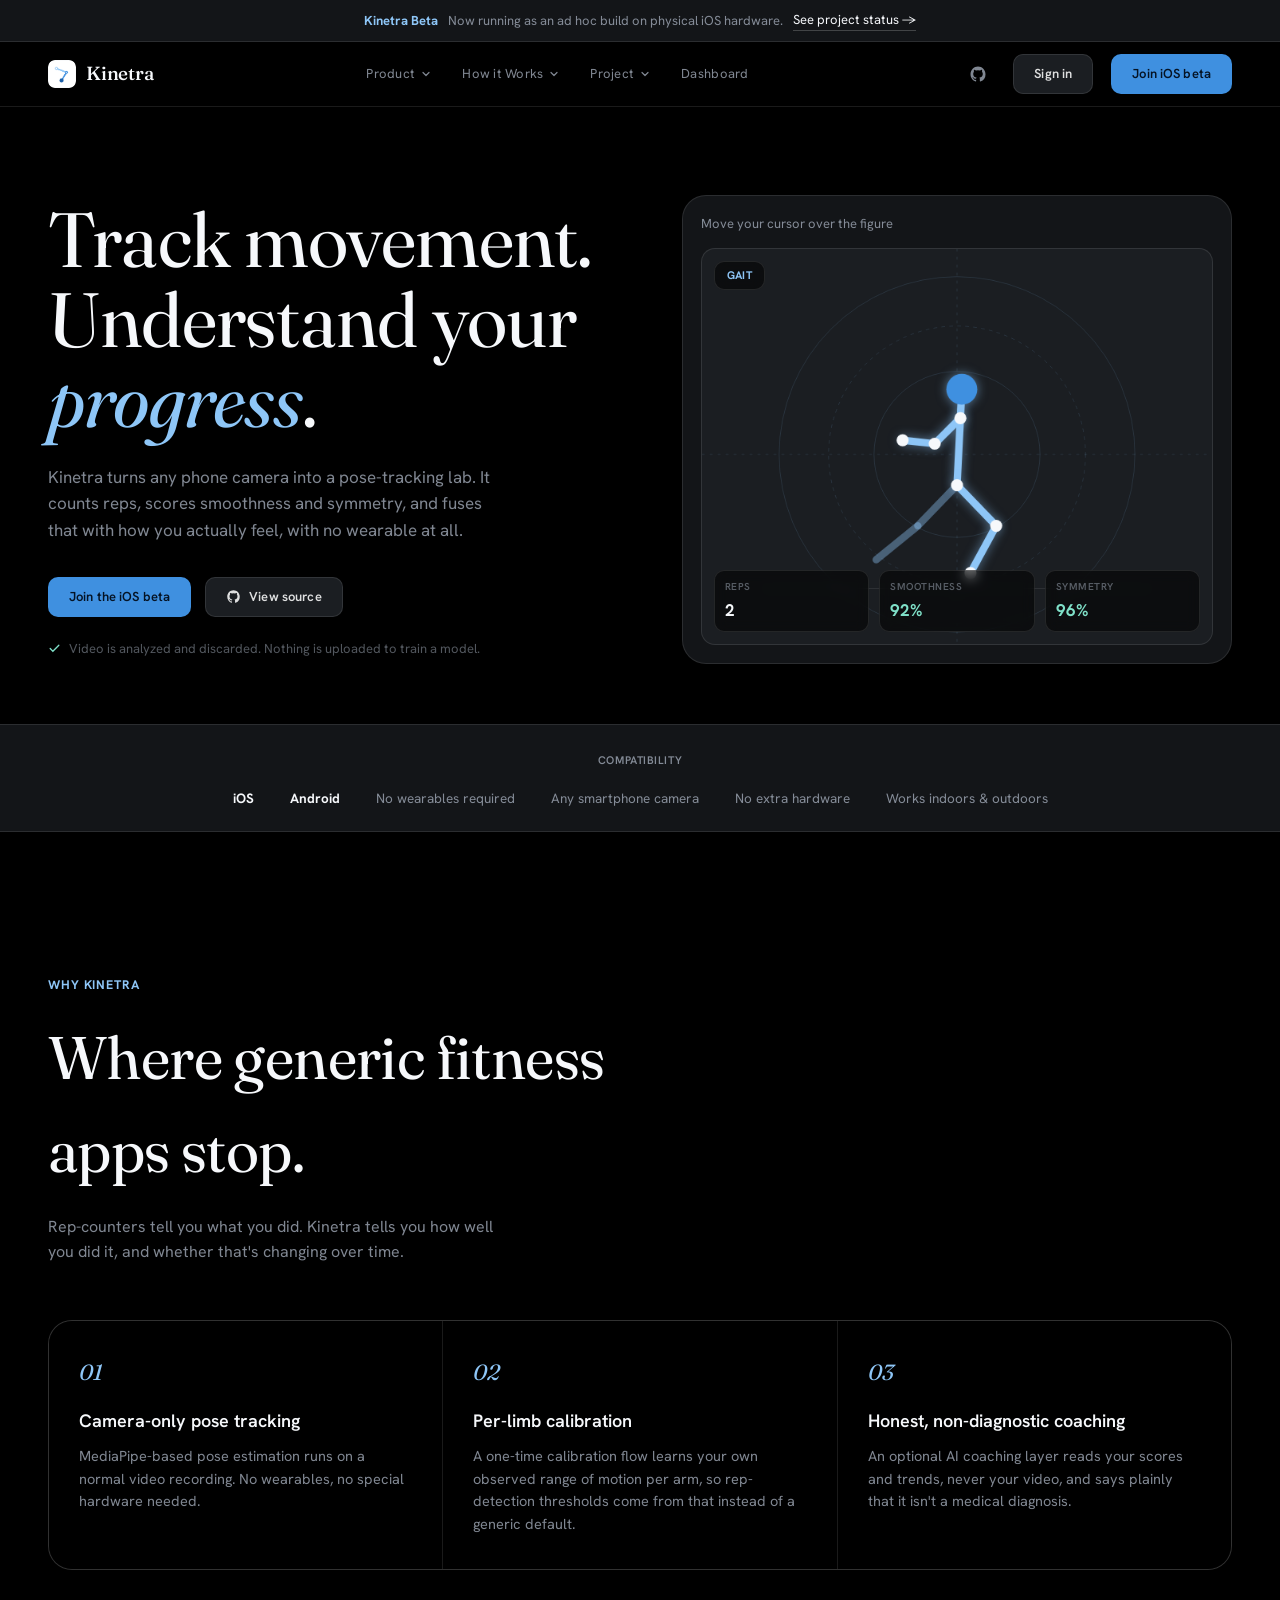
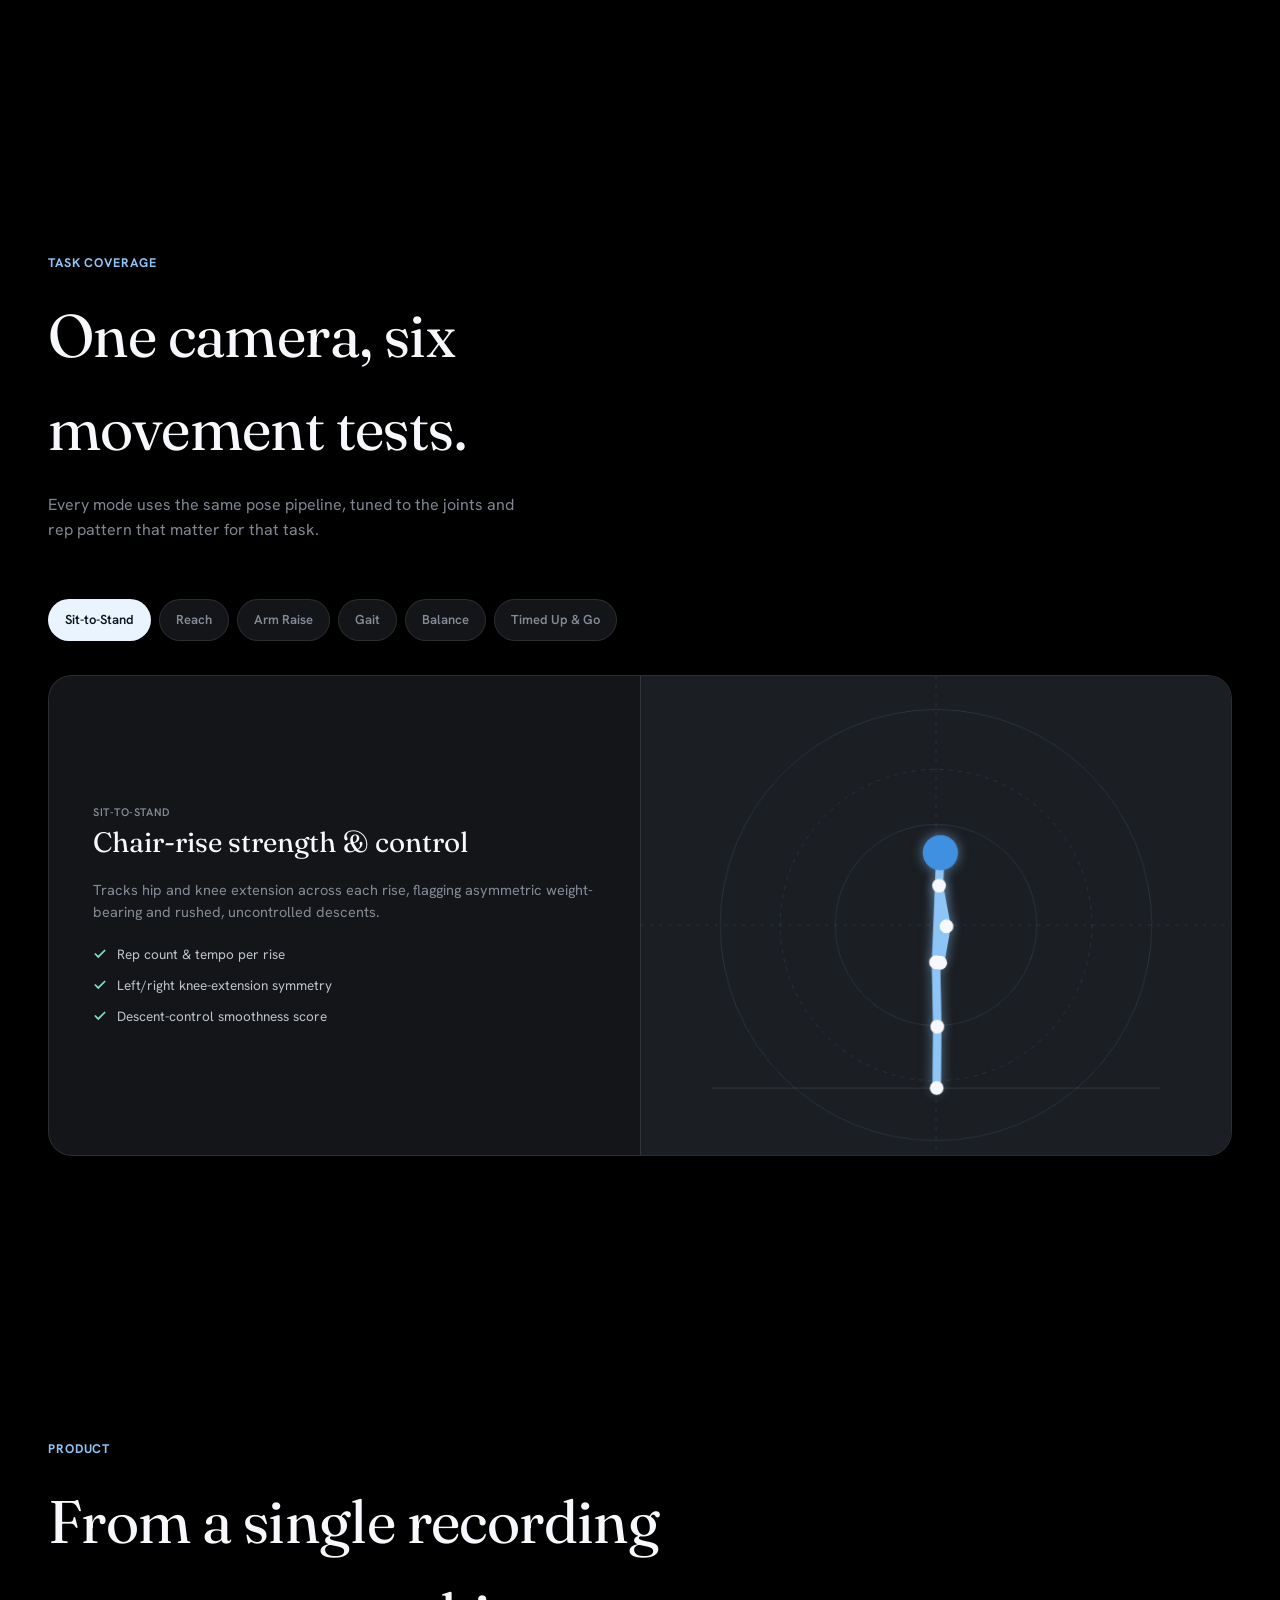
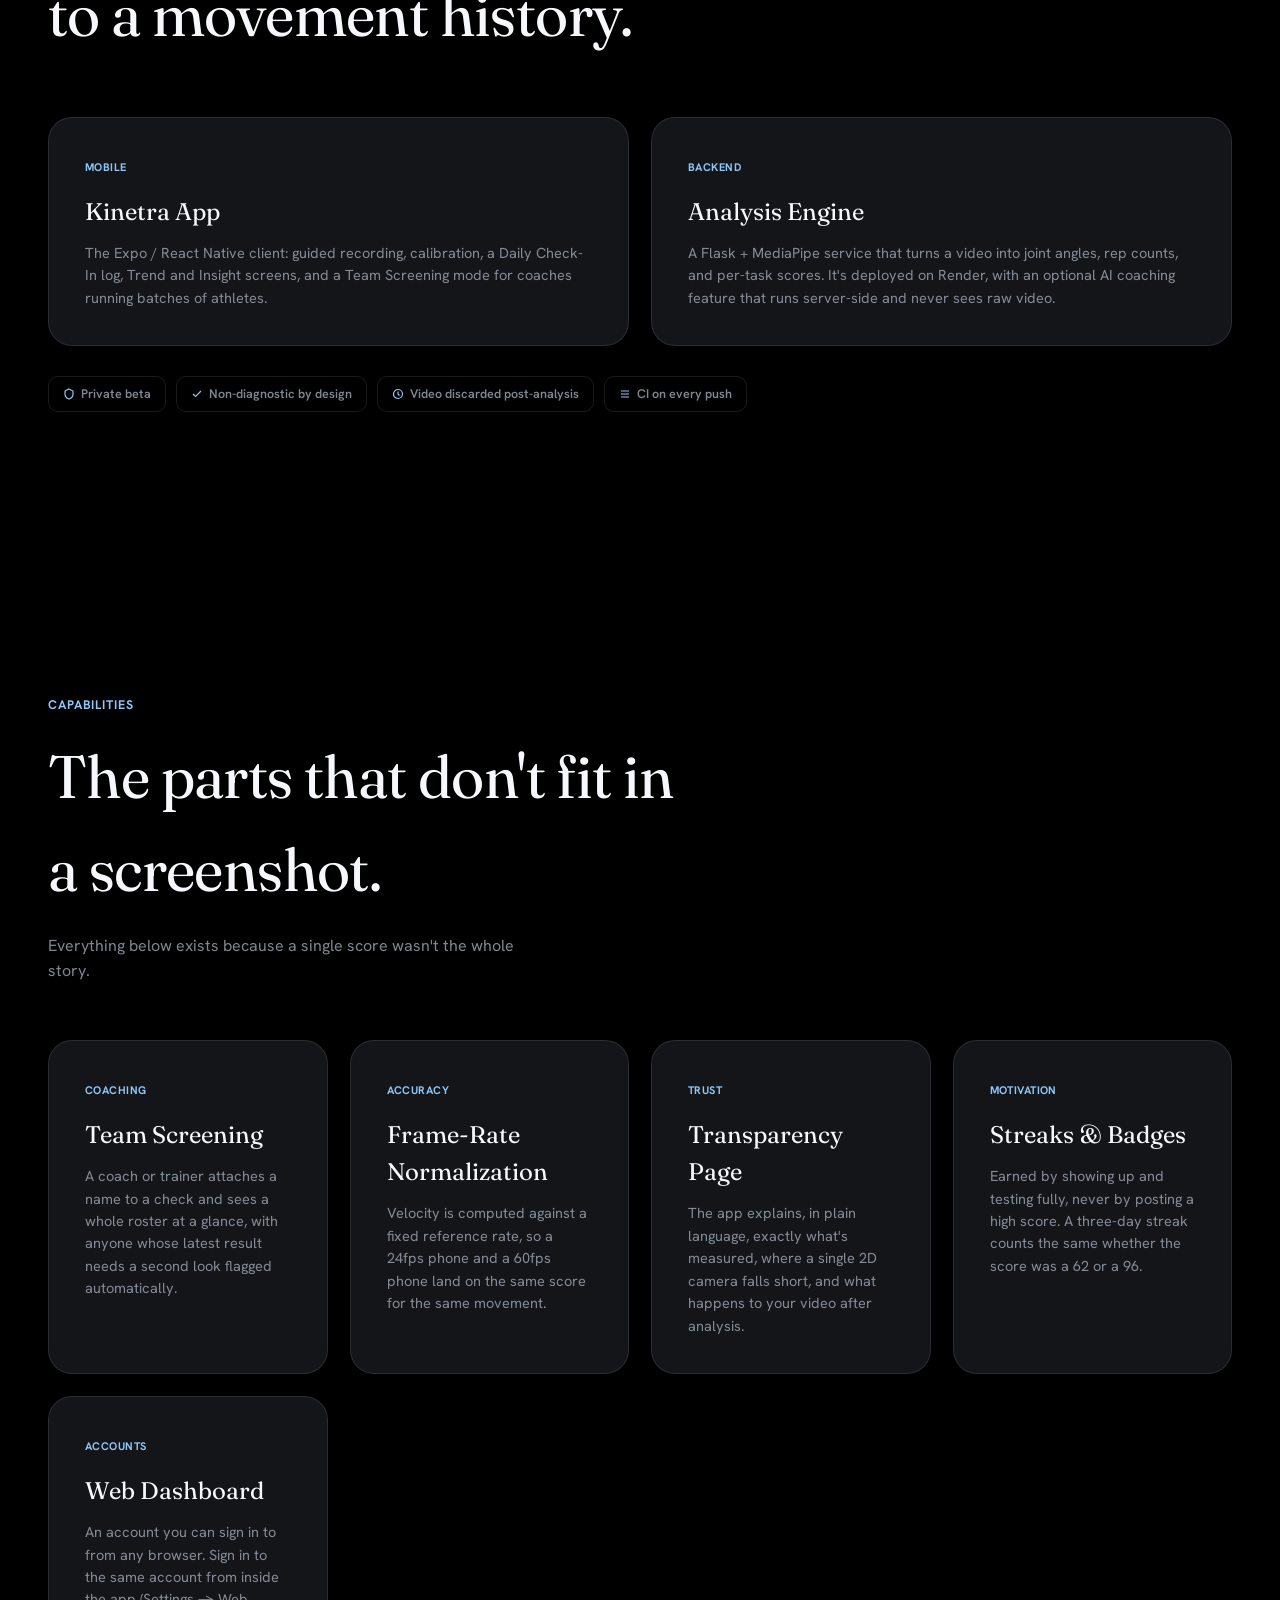
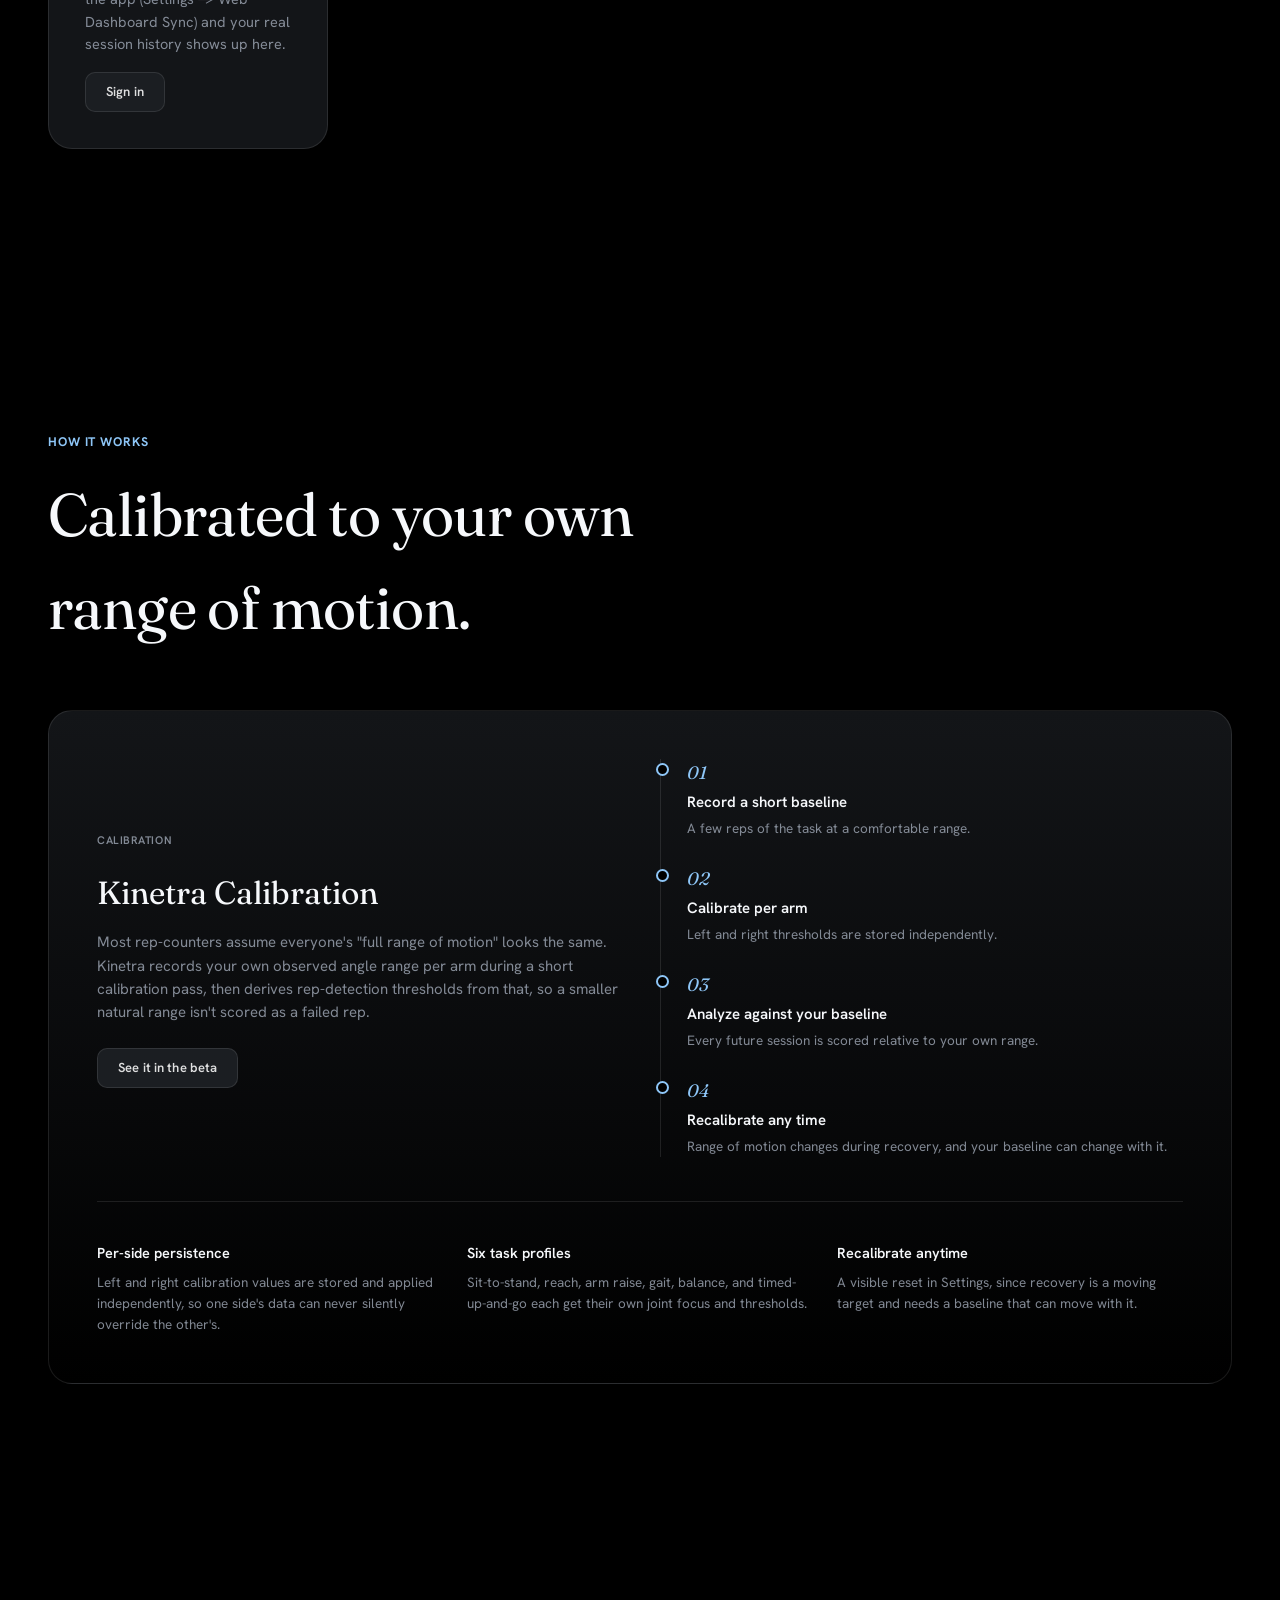
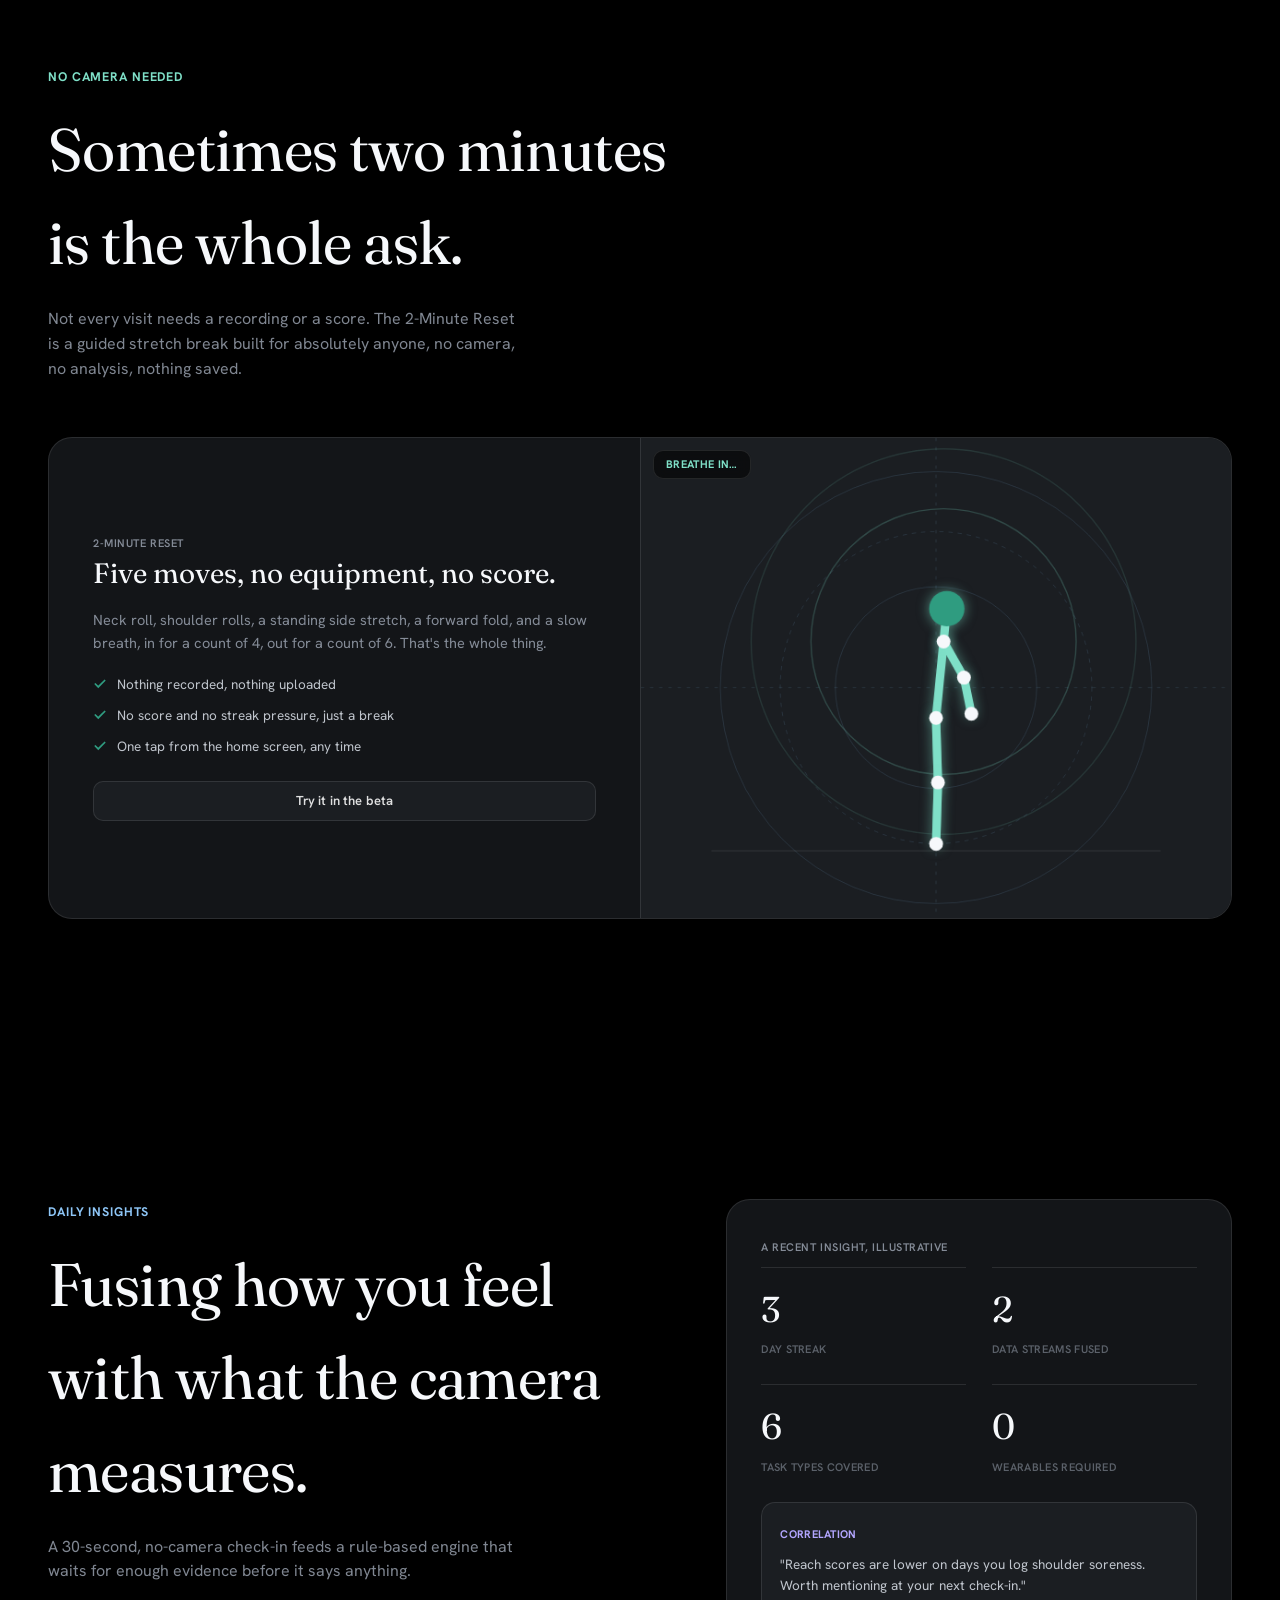
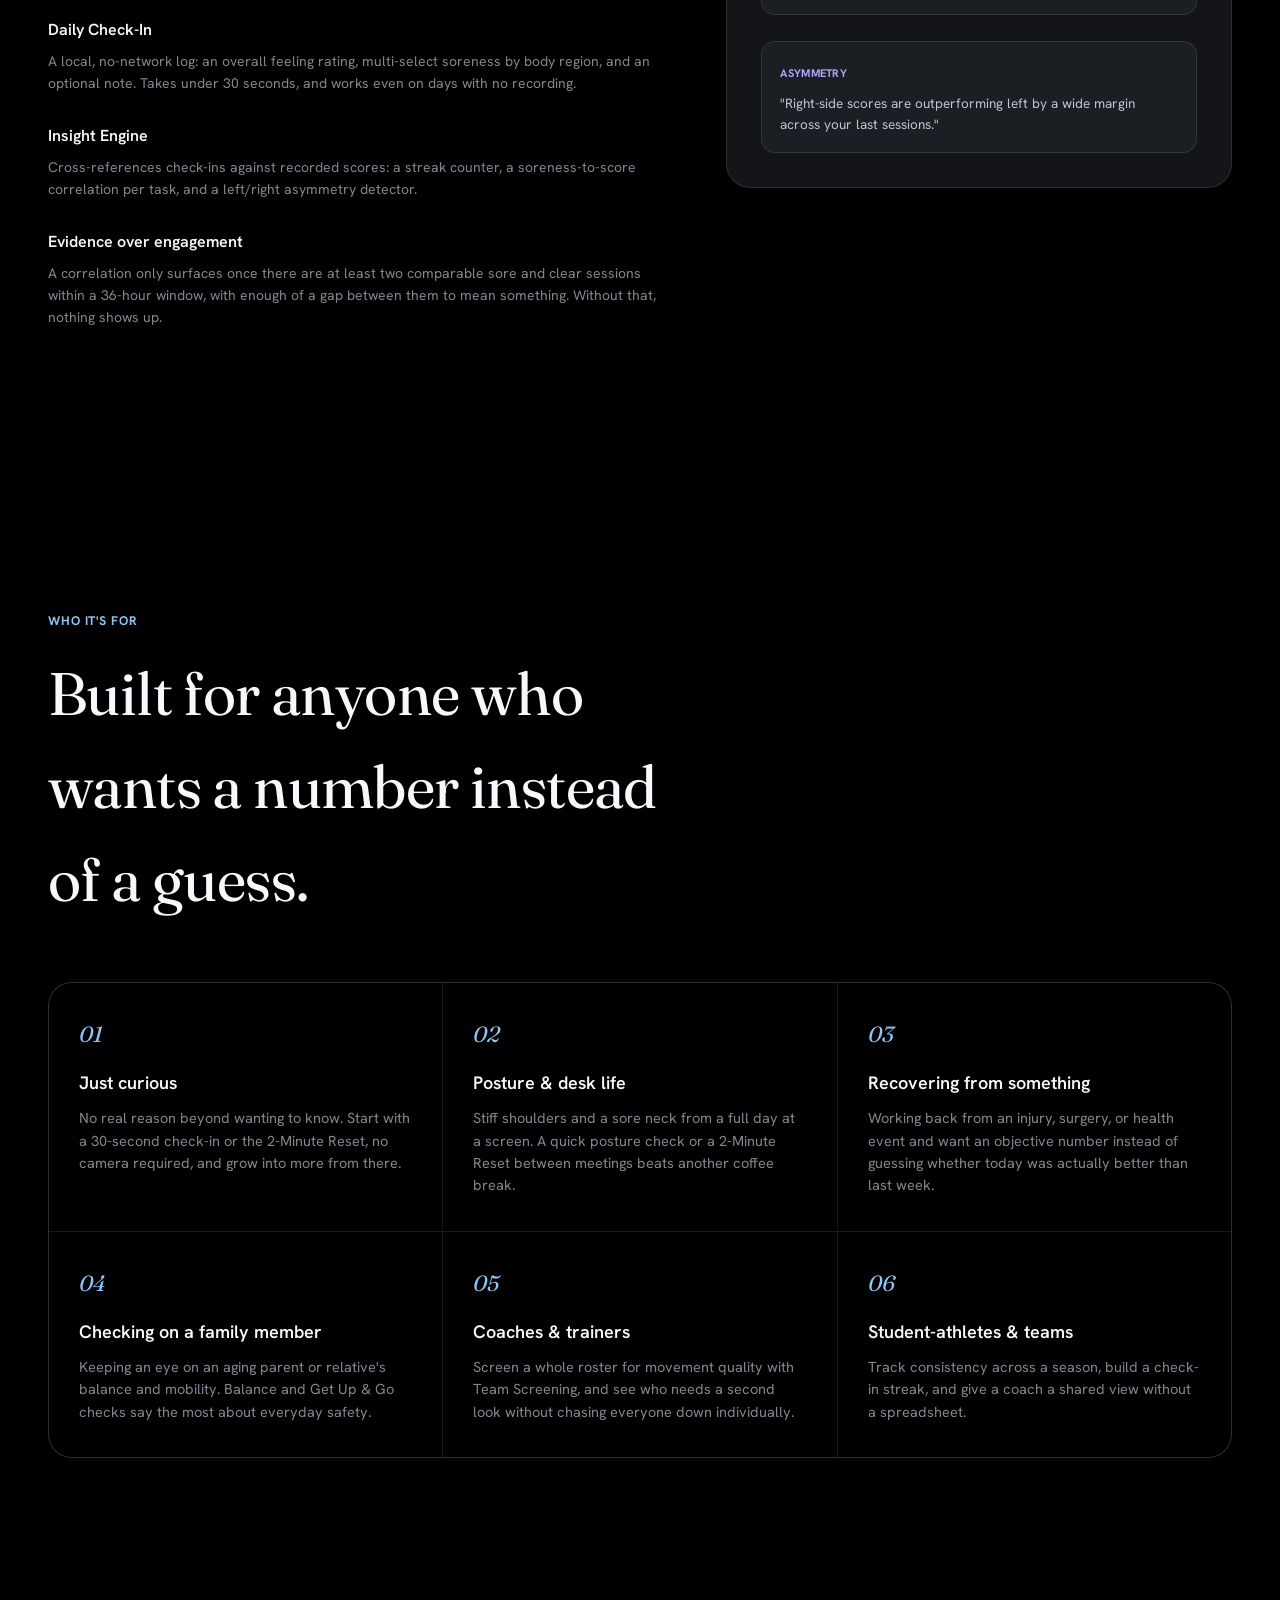
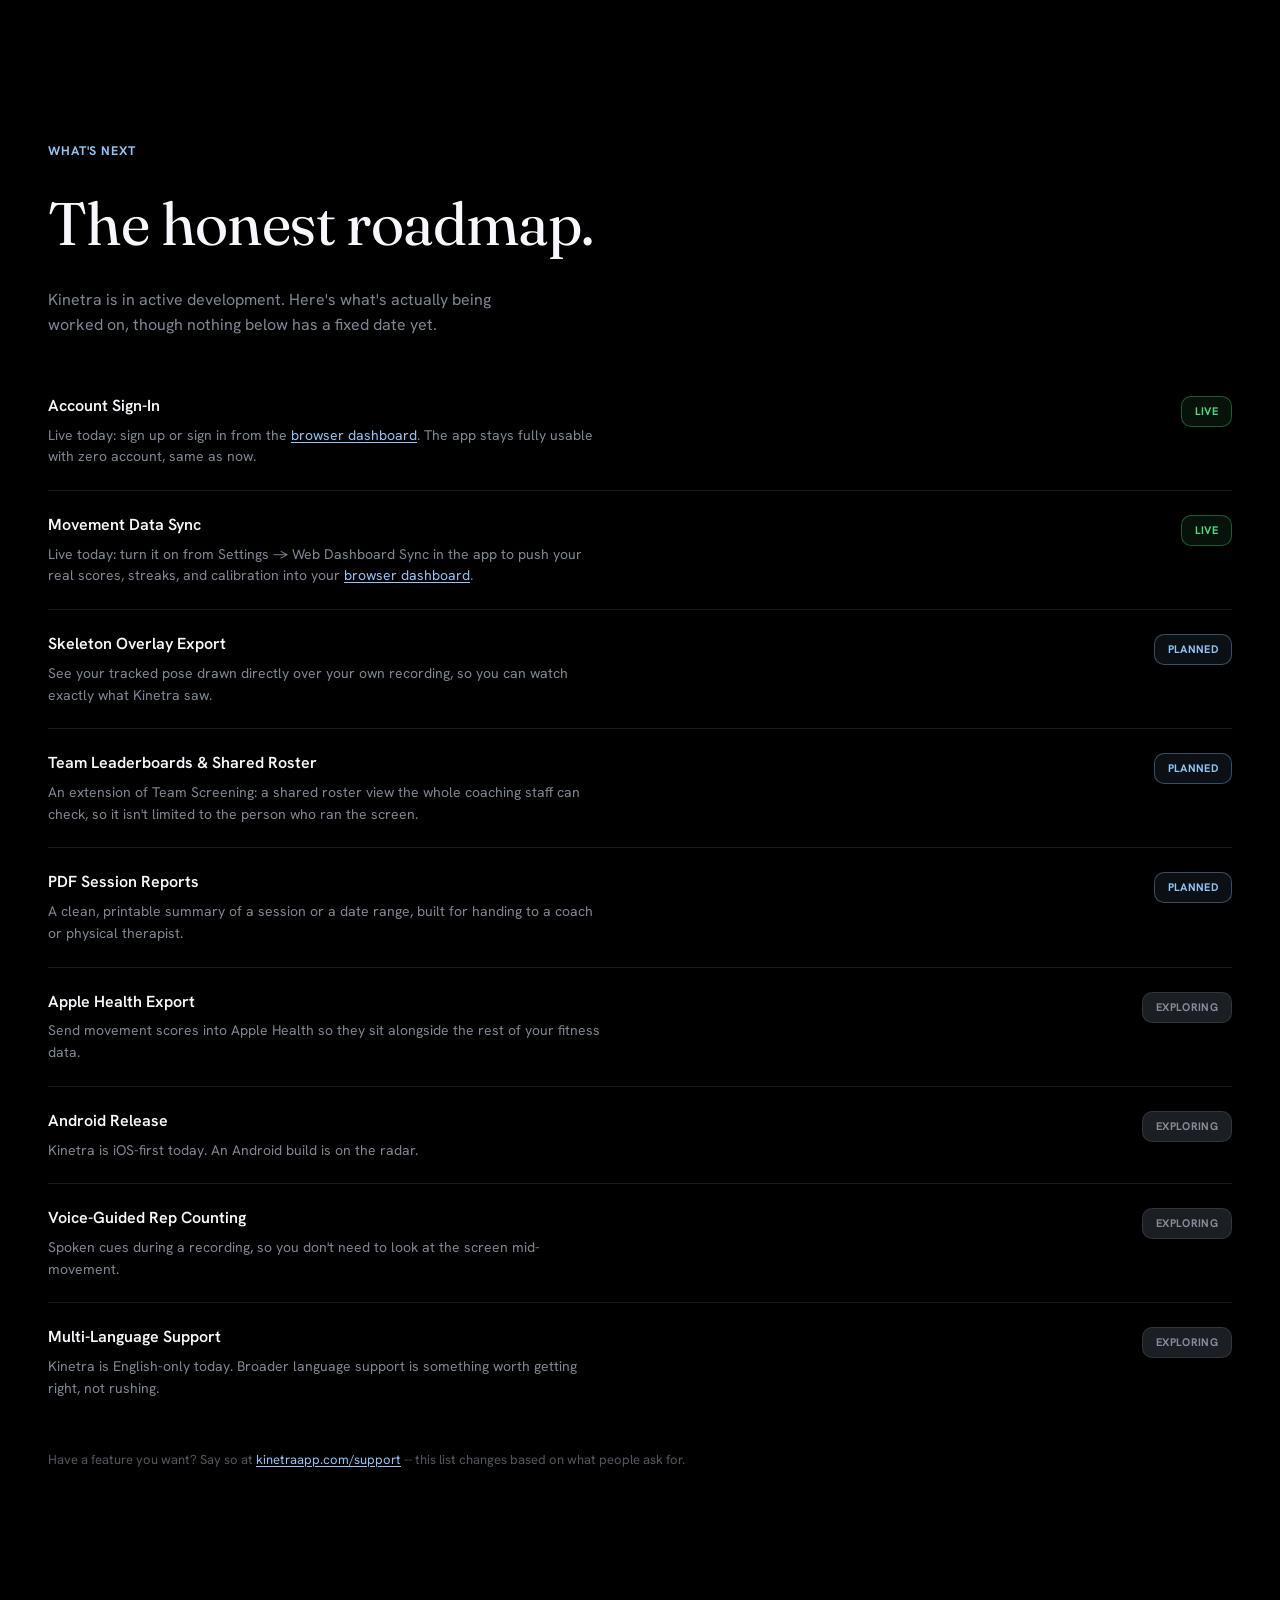
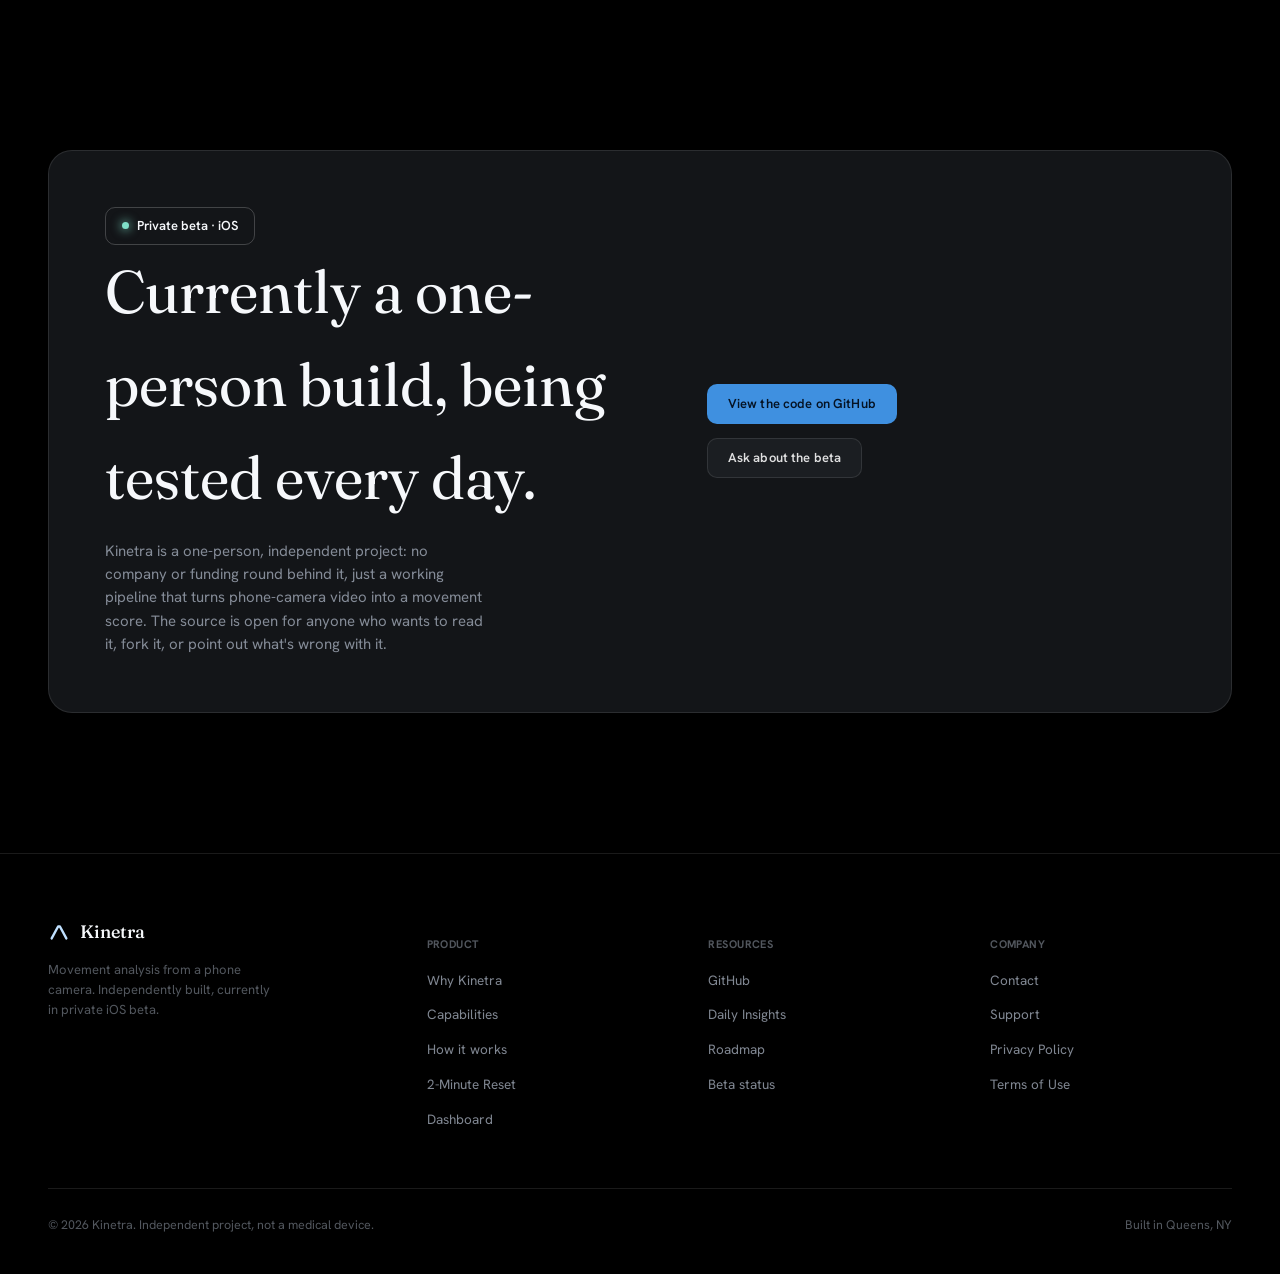
==== index.html @ 47e3b28a "Add sitemap, robots.txt, SEO metadata; noindex dashboard" ====
<!DOCTYPE html>
<html lang="en">

<head>
  <meta charset="UTF-8" />
  <meta name="viewport" content="width=device-width, initial-scale=1.0" />
  <title>Kinetra: Movement Tracker</title>
  <meta name="description"
    content="Kinetra turns a phone camera into a movement-analysis lab, plus no-camera tools like a 2-Minute Reset and daily check-ins -- for athletes, rehab, or anyone who's just curious how they move. Currently in private iOS beta." />

  <link rel="canonical" href="https://kinetraapp.com/" />
  <meta property="og:type" content="website" />
  <meta property="og:site_name" content="Kinetra" />
  <meta property="og:title" content="Kinetra: Movement Tracker" />
  <meta property="og:description" content="Kinetra measures balance, sit-to-stand, walking, and Timed Up and Go from a single phone video. Free." />
  <meta property="og:url" content="https://kinetraapp.com/" />
  <script type="application/ld+json">
  {
    "@context": "https://schema.org",
    "@graph": [
      {
        "@type": "Organization",
        "name": "Kinetra",
        "url": "https://kinetraapp.com/",
        "logo": "https://kinetraapp.com/assets/images/favicon.png",
        "email": "wafi@kinetraapp.com"
      },
      {
        "@type": "WebSite",
        "name": "Kinetra",
        "alternateName": "Kinetra: Movement Tracker",
        "url": "https://kinetraapp.com/"
      }
    ]
  }
  </script>
  <link rel="icon" type="image/png" href="assets/images/favicon.png" />
  <link rel="preconnect" href="https://fonts.googleapis.com" />
  <link rel="preconnect" href="https://fonts.gstatic.com" crossorigin />
  <link
    href="https://fonts.googleapis.com/css2?family=Fraunces:ital,wght@0,400;0,500;0,600;1,400;1,500&family=Hanken+Grotesk:wght@400;500;600;700;800&display=swap"
    rel="stylesheet" />
  <link rel="stylesheet" href="css/style.css" />
  <script>
    // Progressive enhancement: only browsers that run this (and support
    // IntersectionObserver, checked again in main.js) ever get scroll-reveal
    // animations. Everyone else — no-JS, crawlers, screenshot/print tools —
    // sees full content immediately. See css/style.css's .reveal rules.
    if ('IntersectionObserver' in window) {
      document.documentElement.classList.add('js-reveal');
    }
  </script>
</head>

<body>

  <!-- Announcement banner -->
  <div class="banner">
    <strong>Kinetra&nbsp;Beta</strong>
    <span>Now running as an ad hoc build on physical iOS hardware.</span>
    <a href="#status">See project status →</a>
  </div>

  <!-- Nav -->
  <header class="site-header">
    <div class="wrap nav">
      <a href="#top" class="nav-brand">
        <img src="assets/images/favicon.png" alt="" width="28" height="28" class="nav-logo-mark" />
        Kinetra
      </a>
      <nav class="nav-links">
        <div class="nav-dropdown">
          <button class="nav-dropdown-toggle" type="button" aria-expanded="false">
            Product
            <svg class="nav-chevron" viewBox="0 0 24 24" width="12" height="12" fill="none" stroke="currentColor" stroke-width="2.4" stroke-linecap="round" stroke-linejoin="round"><path d="M6 9l6 6 6-6" /></svg>
          </button>
          <div class="nav-dropdown-menu">
            <a href="#why">Why Kinetra</a>
            <a href="#tasks">Task Coverage</a>
            <a href="#product">Product</a>
            <a href="#capabilities">Capabilities</a>
          </div>
        </div>
        <div class="nav-dropdown">
          <button class="nav-dropdown-toggle" type="button" aria-expanded="false">
            How it Works
            <svg class="nav-chevron" viewBox="0 0 24 24" width="12" height="12" fill="none" stroke="currentColor" stroke-width="2.4" stroke-linecap="round" stroke-linejoin="round"><path d="M6 9l6 6 6-6" /></svg>
          </button>
          <div class="nav-dropdown-menu">
            <a href="#how">How it Works</a>
            <a href="#reset">No Camera Needed</a>
            <a href="#insights">Daily Insights</a>
          </div>
        </div>
        <div class="nav-dropdown">
          <button class="nav-dropdown-toggle" type="button" aria-expanded="false">
            Project
            <svg class="nav-chevron" viewBox="0 0 24 24" width="12" height="12" fill="none" stroke="currentColor" stroke-width="2.4" stroke-linecap="round" stroke-linejoin="round"><path d="M6 9l6 6 6-6" /></svg>
          </button>
          <div class="nav-dropdown-menu">
            <a href="#roadmap">Roadmap</a>
            <a href="#status">Status</a>
            <a href="/support">Support</a>
          </div>
        </div>
        <a href="/dashboard/">Dashboard</a>
        <div class="nav-mobile-extra">
          <a class="btn btn-secondary nav-signin" href="/dashboard/">Sign in</a>
          <a class="nav-mobile-github" href="https://github.com/wafisharif/kinetra" target="_blank" rel="noopener"><svg viewBox="0 0 24 24" width="16" height="16" fill="currentColor"><path d="M12 2C6.48 2 2 6.58 2 12.25c0 4.53 2.87 8.37 6.84 9.73.5.1.68-.22.68-.49 0-.24-.01-.87-.01-1.71-2.78.62-3.37-1.37-3.37-1.37-.46-1.2-1.11-1.52-1.11-1.52-.91-.64.07-.63.07-.63 1 .07 1.53 1.05 1.53 1.05.89 1.56 2.34 1.11 2.91.85.09-.66.35-1.11.63-1.37-2.22-.26-4.56-1.14-4.56-5.06 0-1.12.39-2.03 1.03-2.75-.1-.26-.45-1.31.1-2.72 0 0 .84-.28 2.75 1.05a9.36 9.36 0 0 1 5 0c1.91-1.33 2.75-1.05 2.75-1.05.55 1.41.2 2.46.1 2.72.64.72 1.03 1.63 1.03 2.75 0 3.93-2.34 4.79-4.57 5.05.36.32.68.94.68 1.9 0 1.37-.01 2.47-.01 2.81 0 .27.18.6.69.49A10.26 10.26 0 0 0 22 12.25C22 6.58 17.52 2 12 2Z"/></svg> View on GitHub</a>
        </div>
      </nav>
      <div class="nav-actions">
        <a class="icon-btn" href="https://github.com/wafisharif/kinetra" target="_blank" rel="noopener" aria-label="GitHub">
          <svg viewBox="0 0 24 24" width="18" height="18" fill="currentColor">
            <path
              d="M12 2C6.48 2 2 6.58 2 12.25c0 4.53 2.87 8.37 6.84 9.73.5.1.68-.22.68-.49 0-.24-.01-.87-.01-1.71-2.78.62-3.37-1.37-3.37-1.37-.46-1.2-1.11-1.52-1.11-1.52-.91-.64.07-.63.07-.63 1 .07 1.53 1.05 1.53 1.05.89 1.56 2.34 1.11 2.91.85.09-.66.35-1.11.63-1.37-2.22-.26-4.56-1.14-4.56-5.06 0-1.12.39-2.03 1.03-2.75-.1-.26-.45-1.31.1-2.72 0 0 .84-.28 2.75 1.05a9.36 9.36 0 0 1 5 0c1.91-1.33 2.75-1.05 2.75-1.05.55 1.41.2 2.46.1 2.72.64.72 1.03 1.63 1.03 2.75 0 3.93-2.34 4.79-4.57 5.05.36.32.68.94.68 1.9 0 1.37-.01 2.47-.01 2.81 0 .27.18.6.69.49A10.26 10.26 0 0 0 22 12.25C22 6.58 17.52 2 12 2Z" />
          </svg>
        </a>
        <a class="btn btn-secondary nav-signin" href="/dashboard/">Sign in</a>
        <a class="btn btn-primary" href="https://apps.apple.com" target="_blank" rel="noopener">Join iOS beta</a>
        <button class="nav-toggle" aria-label="Menu">
          <svg viewBox="0 0 24 24" width="20" height="20" fill="none" stroke="currentColor" stroke-width="2">
            <path d="M3 6h18M3 12h18M3 18h18" />
          </svg>
        </button>
      </div>
    </div>
  </header>

  <main id="top">

    <!-- HERO -->
    <section class="hero">
      <div class="wrap hero-grid">
        <div class="hero-copy">
          <h1>Track movement.<br />Understand your <em class="accent" id="heroCycle">recovery</em>.</h1>
          <p class="lede">Kinetra turns any phone camera into a pose-tracking lab. It counts reps, scores smoothness
            and symmetry, and fuses that with how you actually feel, with no wearable at all.</p>
          <div class="hero-cta-row">
            <a class="btn btn-primary" href="#status">Join the iOS beta</a>
            <a class="btn btn-secondary" href="https://github.com/wafisharif/kinetra" target="_blank" rel="noopener">
              <svg viewBox="0 0 24 24" fill="currentColor">
                <path
                  d="M12 2C6.48 2 2 6.58 2 12.25c0 4.53 2.87 8.37 6.84 9.73.5.1.68-.22.68-.49 0-.24-.01-.87-.01-1.71-2.78.62-3.37-1.37-3.37-1.37-.46-1.2-1.11-1.52-1.11-1.52-.91-.64.07-.63.07-.63 1 .07 1.53 1.05 1.53 1.05.89 1.56 2.34 1.11 2.91.85.09-.66.35-1.11.63-1.37-2.22-.26-4.56-1.14-4.56-5.06 0-1.12.39-2.03 1.03-2.75-.1-.26-.45-1.31.1-2.72 0 0 .84-.28 2.75 1.05a9.36 9.36 0 0 1 5 0c1.91-1.33 2.75-1.05 2.75-1.05.55 1.41.2 2.46.1 2.72.64.72 1.03 1.63 1.03 2.75 0 3.93-2.34 4.79-4.57 5.05.36.32.68.94.68 1.9 0 1.37-.01 2.47-.01 2.81 0 .27.18.6.69.49A10.26 10.26 0 0 0 22 12.25C22 6.58 17.52 2 12 2Z" />
              </svg>
              View source
            </a>
          </div>
          <div class="hero-note">
            <svg viewBox="0 0 24 24" fill="none" stroke="currentColor" stroke-width="2.4" stroke-linecap="round">
              <path d="M20 6L9 17l-5-5" />
            </svg>
            Video is analyzed and discarded. Nothing is uploaded to train a model.
          </div>
        </div>

        <div class="demo-panel reveal">
          <div class="demo-panel-head">
            <div class="demo-title">Move your cursor over the figure</div>
          </div>
          <div class="demo-stage">
            <div class="demo-task-label" id="heroTaskLabel">Gait</div>
            <canvas id="heroCanvas" width="640" height="496" aria-label="Animated stick-figure pose demo, reacts to your cursor" style="cursor:crosshair;"></canvas>
            <div class="demo-readout">
              <div class="metric-chip">
                <div class="k">Reps</div>
                <div class="v" id="mRep">0</div>
              </div>
              <div class="metric-chip">
                <div class="k">Smoothness</div>
                <div class="v good" id="mSmooth">92%</div>
              </div>
              <div class="metric-chip">
                <div class="k">Symmetry</div>
                <div class="v good" id="mSym">96%</div>
              </div>
            </div>
          </div>
        </div>
      </div>
    </section>

    <!-- COMPATIBILITY -->
    <div class="compat-wrap">
      <div class="wrap compat-label"><span class="micro-label">Compatibility</span></div>
      <div class="wrap compat-row">
        <span><b>iOS</b></span>
        <span><b>Android</b></span>
        <span>No wearables required</span>
        <span>Any smartphone camera</span>
        <span>No extra hardware</span>
        <span>Works indoors &amp; outdoors</span>
      </div>
    </div>

    <!-- WHY KINETRA -->
    <section id="why">
      <div class="wrap">
        <div class="section-head reveal">
          <span class="eyebrow">Why Kinetra</span>
          <h2>Where generic fitness apps stop.</h2>
          <p>Rep-counters tell you what you did. Kinetra tells you how well you did it, and whether that's changing over
            time.</p>
        </div>
        <div class="feature-list">
          <div class="feature-item reveal">
            <div class="num">01</div>
            <h3>Camera-only pose tracking</h3>
            <p>MediaPipe-based pose estimation runs on a normal video recording. No wearables, no special hardware needed.</p>
          </div>
          <div class="feature-item reveal">
            <div class="num">02</div>
            <h3>Per-limb calibration</h3>
            <p>A one-time calibration flow learns your own observed range of motion per arm, so rep-detection thresholds come from that instead of a generic default.</p>
          </div>
          <div class="feature-item reveal">
            <div class="num">03</div>
            <h3>Honest, non-diagnostic coaching</h3>
            <p>An optional AI coaching layer reads your scores and trends, never your video, and says plainly that it
              isn't a medical diagnosis.</p>
          </div>
        </div>
      </div>
    </section>

    <!-- TASK COVERAGE -->
    <section id="tasks">
      <div class="wrap">
        <div class="section-head reveal">
          <span class="eyebrow">Task Coverage</span>
          <h2>One camera, six movement tests.</h2>
          <p>Every mode uses the same pose pipeline, tuned to the joints and rep pattern that matter for that task.</p>
        </div>

        <div class="task-tabs" id="taskTabs" role="tablist">
          <button class="task-tab is-active" data-task="sit-to-stand" role="tab">Sit-to-Stand</button>
          <button class="task-tab" data-task="reach" role="tab">Reach</button>
          <button class="task-tab" data-task="arm-raise" role="tab">Arm Raise</button>
          <button class="task-tab" data-task="gait" role="tab">Gait</button>
          <button class="task-tab" data-task="balance" role="tab">Balance</button>
          <button class="task-tab" data-task="tug" role="tab">Timed Up &amp; Go</button>
        </div>

        <div class="task-panel reveal">
          <div class="task-panel-copy">
            <span class="micro-label" id="taskEyebrow">SIT-TO-STAND</span>
            <h3 id="taskTitle">Chair-rise strength &amp; control</h3>
            <p id="taskDesc">Tracks hip and knee extension across each rise, flagging asymmetric weight-bearing and
              rushed, uncontrolled descents.</p>
            <ul id="taskPoints">
              <li><svg viewBox="0 0 24 24" fill="none" stroke="currentColor" stroke-width="3" stroke-linecap="round">
                  <path d="M20 6L9 17l-5-5" />
                </svg>Rep count &amp; tempo per rise</li>
              <li><svg viewBox="0 0 24 24" fill="none" stroke="currentColor" stroke-width="3" stroke-linecap="round">
                  <path d="M20 6L9 17l-5-5" />
                </svg>Left/right knee-extension symmetry</li>
              <li><svg viewBox="0 0 24 24" fill="none" stroke="currentColor" stroke-width="3" stroke-linecap="round">
                  <path d="M20 6L9 17l-5-5" />
                </svg>Descent-control smoothness score</li>
            </ul>
          </div>
          <div class="task-panel-demo">
            <canvas id="taskCanvas" width="640" height="520" aria-label="Animated task demo, reacts to your cursor" style="cursor:crosshair;"></canvas>
          </div>
        </div>
      </div>
    </section>

    <!-- PRODUCT -->
    <section id="product">
      <div class="wrap">
        <div class="section-head reveal">
          <span class="eyebrow">Product</span>
          <h2>From a single recording to a movement history.</h2>
        </div>
        <div class="product-grid">
          <div class="product-card reveal">
            <span class="tag">Mobile</span>
            <h3>Kinetra App</h3>
            <p>The Expo / React Native client: guided recording, calibration, a Daily Check-In log, Trend and Insight
              screens, and a Team Screening mode for coaches running batches of athletes.</p>
          </div>
          <div class="product-card reveal">
            <span class="tag">Backend</span>
            <h3>Analysis Engine</h3>
            <p>A Flask + MediaPipe service that turns a video into joint angles, rep counts, and per-task scores. It's
              deployed on Render, with an optional AI coaching feature that runs server-side and never sees raw video.</p>
          </div>
        </div>
        <div class="badge-row reveal">
          <span class="badge"><svg viewBox="0 0 24 24" fill="none" stroke="currentColor" stroke-width="2.4">
              <path d="M12 2l8 4v6c0 5-3.5 8.5-8 10-4.5-1.5-8-5-8-10V6l8-4Z" />
            </svg>Private beta</span>
          <span class="badge"><svg viewBox="0 0 24 24" fill="none" stroke="currentColor" stroke-width="2.4">
              <path d="M20 6L9 17l-5-5" />
            </svg>Non-diagnostic by design</span>
          <span class="badge"><svg viewBox="0 0 24 24" fill="none" stroke="currentColor" stroke-width="2.4">
              <circle cx="12" cy="12" r="9" />
              <path d="M12 7v5l3 3" />
            </svg>Video discarded post-analysis</span>
          <span class="badge"><svg viewBox="0 0 24 24" fill="none" stroke="currentColor" stroke-width="2.4">
              <path d="M4 12h16M4 6h16M4 18h16" />
            </svg>CI on every push</span>
        </div>
      </div>
    </section>

    <!-- CAPABILITIES -->
    <section id="capabilities">
      <div class="wrap">
        <div class="section-head reveal">
          <span class="eyebrow">Capabilities</span>
          <h2>The parts that don't fit in a screenshot.</h2>
          <p>Everything below exists because a single score wasn't the whole story.</p>
        </div>
        <div class="capability-grid">
          <div class="product-card reveal">
            <span class="tag">Coaching</span>
            <h3>Team Screening</h3>
            <p>A coach or trainer attaches a name to a check and sees a whole roster at a glance, with anyone whose latest result needs a second look flagged automatically.</p>
          </div>
          <div class="product-card reveal">
            <span class="tag">Accuracy</span>
            <h3>Frame-Rate Normalization</h3>
            <p>Velocity is computed against a fixed reference rate, so a 24fps phone and a 60fps phone land on the same score for the same movement.</p>
          </div>
          <div class="product-card reveal">
            <span class="tag">Trust</span>
            <h3>Transparency Page</h3>
            <p>The app explains, in plain language, exactly what's measured, where a single 2D camera falls short, and what happens to your video after analysis.</p>
          </div>
          <div class="product-card reveal">
            <span class="tag">Motivation</span>
            <h3>Streaks &amp; Badges</h3>
            <p>Earned by showing up and testing fully, never by posting a high score. A three-day streak counts the same whether the score was a 62 or a 96.</p>
          </div>
          <div class="product-card reveal">
            <span class="tag">Accounts</span>
            <h3>Web Dashboard</h3>
            <p>An account you can sign in to from any browser. Sign in to the same account from inside the app (Settings &rarr; Web Dashboard Sync) and your real session history shows up here.</p>
            <a class="btn btn-secondary" href="/dashboard/" style="margin-top:16px;">Sign in</a>
          </div>
        </div>
      </div>
    </section>

    <!-- HOW IT WORKS -->
    <section id="how">
      <div class="wrap">
        <div class="section-head reveal">
          <span class="eyebrow">How it Works</span>
          <h2>Calibrated to your own range of motion.</h2>
        </div>
        <div class="deepdive reveal">
          <div class="deepdive-top">
            <div>
              <span class="micro-label">CALIBRATION</span>
              <h3>Kinetra Calibration</h3>
              <p>Most rep-counters assume everyone's "full range of motion" looks the same. Kinetra records your own
                observed angle range per arm during a short calibration pass, then derives rep-detection thresholds from
                that, so a smaller natural range isn't scored as a failed rep.</p>
              <a class="btn btn-secondary" href="#status">See it in the beta</a>
            </div>
            <ul class="step-list">
              <li>
                <div class="step-k">01</div>
                <div class="step-t">Record a short baseline</div>
                <div class="step-d">A few reps of the task at a comfortable range.</div>
              </li>
              <li>
                <div class="step-k">02</div>
                <div class="step-t">Calibrate per arm</div>
                <div class="step-d">Left and right thresholds are stored independently.</div>
              </li>
              <li>
                <div class="step-k">03</div>
                <div class="step-t">Analyze against your baseline</div>
                <div class="step-d">Every future session is scored relative to your own range.</div>
              </li>
              <li>
                <div class="step-k">04</div>
                <div class="step-t">Recalibrate any time</div>
                <div class="step-d">Range of motion changes during recovery, and your baseline can change with it.</div>
              </li>
            </ul>
          </div>
          <div class="subfeature-row">
            <div class="subfeature">
              <h4>Per-side persistence</h4>
              <p>Left and right calibration values are stored and applied independently, so one side's data can never
                silently override the other's.</p>
            </div>
            <div class="subfeature">
              <h4>Six task profiles</h4>
              <p>Sit-to-stand, reach, arm raise, gait, balance, and timed-up-and-go each get their own joint focus and
                thresholds.</p>
            </div>
            <div class="subfeature">
              <h4>Recalibrate anytime</h4>
              <p>A visible reset in Settings, since recovery is a moving target and needs a baseline that can move with it.</p>
            </div>
          </div>
        </div>
      </div>
    </section>

    <!-- NO CAMERA NEEDED -->
    <section id="reset">
      <div class="wrap">
        <div class="section-head reveal">
          <span class="eyebrow">No Camera Needed</span>
          <h2>Sometimes two minutes is the whole ask.</h2>
          <p>Not every visit needs a recording or a score. The 2-Minute Reset is a guided stretch break built for
            absolutely anyone, no camera, no analysis, nothing saved.</p>
        </div>

        <div class="task-panel reset-panel reveal">
          <div class="task-panel-copy">
            <span class="micro-label">2-MINUTE RESET</span>
            <h3>Five moves, no equipment, no score.</h3>
            <p>Neck roll, shoulder rolls, a standing side stretch, a forward fold, and a slow breath, in for a count of
              4, out for a count of 6. That's the whole thing.</p>
            <ul>
              <li><svg viewBox="0 0 24 24" fill="none" stroke="currentColor" stroke-width="3" stroke-linecap="round">
                  <path d="M20 6L9 17l-5-5" />
                </svg>Nothing recorded, nothing uploaded</li>
              <li><svg viewBox="0 0 24 24" fill="none" stroke="currentColor" stroke-width="3" stroke-linecap="round">
                  <path d="M20 6L9 17l-5-5" />
                </svg>No score and no streak pressure, just a break</li>
              <li><svg viewBox="0 0 24 24" fill="none" stroke="currentColor" stroke-width="3" stroke-linecap="round">
                  <path d="M20 6L9 17l-5-5" />
                </svg>One tap from the home screen, any time</li>
            </ul>
            <a class="btn btn-secondary" href="#status" style="margin-top:24px;">Try it in the beta</a>
          </div>
          <div class="task-panel-demo">
            <canvas id="resetCanvas" width="640" height="520"
              aria-label="Animated breathing and stretch demo, ripples respond to your cursor"
              style="cursor:crosshair;"></canvas>
            <div class="demo-task-label" id="resetBreathLabel" style="color:var(--accent-teal);">Breathe in&hellip;</div>
          </div>
        </div>
      </div>
    </section>

    <!-- DAILY INSIGHTS -->
    <section id="insights">
      <div class="wrap insights-grid">
        <div>
          <div class="section-head reveal" style="margin-bottom: 34px;">
            <span class="eyebrow">Daily Insights</span>
            <h2>Fusing how you feel with what the camera measures.</h2>
            <p>A 30-second, no-camera check-in feeds a rule-based engine that waits for enough evidence before it says anything.</p>
          </div>
          <div class="insight-blocks">
            <div class="insight-block reveal">
              <h4>Daily Check-In</h4>
              <p>A local, no-network log: an overall feeling rating, multi-select soreness by body region, and an
                optional note. Takes under 30 seconds, and works even on days with no recording.</p>
            </div>
            <div class="insight-block reveal">
              <h4>Insight Engine</h4>
              <p>Cross-references check-ins against recorded scores: a streak counter, a soreness-to-score correlation
                per task, and a left/right asymmetry detector.</p>
            </div>
            <div class="insight-block reveal">
              <h4>Evidence over engagement</h4>
              <p>A correlation only surfaces once there are at least two comparable sore and clear sessions within a 36-hour window, with enough of a gap between them to mean something. Without that, nothing shows up.</p>
            </div>
          </div>
        </div>

        <div class="stat-card reveal">
          <span class="micro-label">A recent insight, illustrative</span>
          <div class="stat-grid">
            <div class="stat">
              <div class="num">3</div>
              <div class="label">Day streak</div>
            </div>
            <div class="stat">
              <div class="num">2</div>
              <div class="label">Data streams fused</div>
            </div>
            <div class="stat">
              <div class="num">6</div>
              <div class="label">Task types covered</div>
            </div>
            <div class="stat">
              <div class="num">0</div>
              <div class="label">Wearables required</div>
            </div>
          </div>
          <div class="insight-preview-card">
            <span class="tag">Correlation</span>
            <p>"Reach scores are lower on days you log shoulder soreness. Worth mentioning at your next check-in."</p>
          </div>
          <div class="insight-preview-card">
            <span class="tag">Asymmetry</span>
            <p>"Right-side scores are outperforming left by a wide margin across your last sessions."</p>
          </div>
        </div>
      </div>
    </section>

    <!-- WHO IT'S FOR -->
    <section id="personas">
      <div class="wrap">
        <div class="section-head reveal">
          <span class="eyebrow">Who it's for</span>
          <h2>Built for anyone who wants a number instead of a guess.</h2>
        </div>
        <div class="feature-list cols-6">
          <div class="feature-item reveal">
            <div class="num">01</div>
            <h3>Just curious</h3>
            <p>No real reason beyond wanting to know. Start with a 30-second check-in or the 2-Minute Reset, no camera required, and grow into more from there.</p>
          </div>
          <div class="feature-item reveal">
            <div class="num">02</div>
            <h3>Posture &amp; desk life</h3>
            <p>Stiff shoulders and a sore neck from a full day at a screen. A quick posture check or a 2-Minute Reset between meetings beats another coffee break.</p>
          </div>
          <div class="feature-item reveal">
            <div class="num">03</div>
            <h3>Recovering from something</h3>
            <p>Working back from an injury, surgery, or health event and want an objective number instead of guessing whether today was actually better than last week.</p>
          </div>
          <div class="feature-item reveal">
            <div class="num">04</div>
            <h3>Checking on a family member</h3>
            <p>Keeping an eye on an aging parent or relative's balance and mobility. Balance and Get Up &amp; Go checks say the most about everyday safety.</p>
          </div>
          <div class="feature-item reveal">
            <div class="num">05</div>
            <h3>Coaches &amp; trainers</h3>
            <p>Screen a whole roster for movement quality with Team Screening, and see who needs a second look without chasing everyone down individually.</p>
          </div>
          <div class="feature-item reveal">
            <div class="num">06</div>
            <h3>Student-athletes &amp; teams</h3>
            <p>Track consistency across a season, build a check-in streak, and give a coach a shared view without a spreadsheet.</p>
          </div>
        </div>
      </div>
    </section>

    <!-- ROADMAP -->
    <section id="roadmap">
      <div class="wrap">
        <div class="section-head reveal">
          <span class="eyebrow">What's next</span>
          <h2>The honest roadmap.</h2>
          <p>Kinetra is in active development. Here's what's actually being worked on, though nothing below has a fixed date yet.</p>
        </div>

        <div class="roadmap-list reveal">
          <div class="roadmap-row">
            <div>
              <div class="roadmap-title">Account Sign-In</div>
              <p class="roadmap-desc">Live today: sign up or sign in from the <a href="/dashboard/" class="inline-link">browser dashboard</a>. The app stays fully usable with zero account, same as now.</p>
            </div>
            <div class="roadmap-tag tag-live">Live</div>
          </div>
          <div class="roadmap-row">
            <div>
              <div class="roadmap-title">Movement Data Sync</div>
              <p class="roadmap-desc">Live today: turn it on from Settings &rarr; Web Dashboard Sync in the app to push your real scores, streaks, and calibration into your <a href="/dashboard/" class="inline-link">browser dashboard</a>.</p>
            </div>
            <div class="roadmap-tag tag-live">Live</div>
          </div>
          <div class="roadmap-row">
            <div>
              <div class="roadmap-title">Skeleton Overlay Export</div>
              <p class="roadmap-desc">See your tracked pose drawn directly over your own recording, so you can watch exactly what Kinetra saw.</p>
            </div>
            <div class="roadmap-tag tag-planned">Planned</div>
          </div>
          <div class="roadmap-row">
            <div>
              <div class="roadmap-title">Team Leaderboards &amp; Shared Roster</div>
              <p class="roadmap-desc">An extension of Team Screening: a shared roster view the whole coaching staff can check, so it isn't limited to the person who ran the screen.</p>
            </div>
            <div class="roadmap-tag tag-planned">Planned</div>
          </div>
          <div class="roadmap-row">
            <div>
              <div class="roadmap-title">PDF Session Reports</div>
              <p class="roadmap-desc">A clean, printable summary of a session or a date range, built for handing to a coach or physical therapist.</p>
            </div>
            <div class="roadmap-tag tag-planned">Planned</div>
          </div>
          <div class="roadmap-row">
            <div>
              <div class="roadmap-title">Apple Health Export</div>
              <p class="roadmap-desc">Send movement scores into Apple Health so they sit alongside the rest of your fitness data.</p>
            </div>
            <div class="roadmap-tag tag-exploring">Exploring</div>
          </div>
          <div class="roadmap-row">
            <div>
              <div class="roadmap-title">Android Release</div>
              <p class="roadmap-desc">Kinetra is iOS-first today. An Android build is on the radar.</p>
            </div>
            <div class="roadmap-tag tag-exploring">Exploring</div>
          </div>
          <div class="roadmap-row">
            <div>
              <div class="roadmap-title">Voice-Guided Rep Counting</div>
              <p class="roadmap-desc">Spoken cues during a recording, so you don't need to look at the screen mid-movement.</p>
            </div>
            <div class="roadmap-tag tag-exploring">Exploring</div>
          </div>
          <div class="roadmap-row">
            <div>
              <div class="roadmap-title">Multi-Language Support</div>
              <p class="roadmap-desc">Kinetra is English-only today. Broader language support is something worth getting right, not rushing.</p>
            </div>
            <div class="roadmap-tag tag-exploring">Exploring</div>
          </div>
        </div>
        <p class="roadmap-note">Have a feature you want? Say so at <a href="/support" class="inline-link">kinetraapp.com/support</a> -- this list changes based on what people ask for.</p>
      </div>
    </section>

    <!-- STATUS -->
    <section id="status">
      <div class="wrap">
        <div class="status-card reveal">
          <div>
            <span class="status-pill"><span class="dot"></span>Private beta &middot; iOS</span>
            <h2>Currently a one-person build, being tested every day.</h2>
            <p>Kinetra is a one-person, independent project: no company or funding round behind it, just a working pipeline that turns phone-camera video into a movement score. The source is open for anyone who wants to read it, fork it, or point out what's wrong with it.</p>
          </div>
          <div class="status-actions">
            <a class="btn btn-primary" href="https://github.com/wafisharif/kinetra" target="_blank" rel="noopener">View the code
              on GitHub</a>
            <a class="btn btn-secondary" href="mailto:wafi@kinetraapp.com">Ask about the beta</a>
          </div>
        </div>
      </div>
    </section>

  </main>

  <footer class="site-footer">
    <div class="wrap">
      <div class="footer-top">
        <div>
          <a href="#top" class="footer-brand">
            <svg viewBox="0 0 24 24" fill="none">
              <path d="M4 19L11 6L13 6L20 19" stroke="url(#footGrad)" stroke-width="2.6" stroke-linecap="round"
                stroke-linejoin="round" />
              <defs>
                <linearGradient id="footGrad" x1="4" y1="6" x2="20" y2="19">
                  <stop stop-color="#bfe0ff" />
                  <stop offset="1" stop-color="#3f90e0" />
                </linearGradient>
              </defs>
            </svg>
            Kinetra
          </a>
          <p class="footer-tag">Movement analysis from a phone camera. Independently built, currently in private iOS
            beta.</p>
        </div>
        <div class="footer-col">
          <h5>Product</h5>
          <ul>
            <li><a href="#why">Why Kinetra</a></li>
            <li><a href="#capabilities">Capabilities</a></li>
            <li><a href="#how">How it works</a></li>
            <li><a href="#reset">2-Minute Reset</a></li>
            <li><a href="/dashboard/">Dashboard</a></li>
          </ul>
        </div>
        <div class="footer-col">
          <h5>Resources</h5>
          <ul>
            <li><a href="https://github.com/wafisharif/kinetra" target="_blank" rel="noopener">GitHub</a></li>
            <li><a href="#insights">Daily Insights</a></li>
            <li><a href="#roadmap">Roadmap</a></li>
            <li><a href="#status">Beta status</a></li>
          </ul>
        </div>
        <div class="footer-col">
          <h5>Company</h5>
          <ul>
            <li><a href="mailto:wafi@kinetraapp.com">Contact</a></li>
            <li><a href="/support">Support</a></li>
            <li><a href="/privacy">Privacy Policy</a></li>
            <li><a href="/terms">Terms of Use</a></li>
          </ul>
        </div>
      </div>
      <div class="footer-bottom">
        <span>&copy; <span id="year"></span> Kinetra. Independent project, not a medical device.</span>
        <span>Built in Queens, NY</span>
      </div>
    </div>
  </footer>

  <script src="js/nav.js"></script>
  <script src="js/main.js"></script>
</body>

</html>
---- css/style.css ----
/* ==========================================================================
   Kinetra — marketing site
   ========================================================================== */

:root {
  /* ---- surfaces ---- */
  --surface-base: #000000;
  --surface-1: #131518;
  --surface-2: #1b1e22;
  --surface-card: #131518;
  --surface-card-hover: #1c1f24;
  --line-soft: rgba(255, 255, 255, 0.1);
  --line-strong: rgba(255, 255, 255, 0.2);
  --scrim: rgba(0, 0, 0, 0.55);

  /* ---- text ---- */
  --ink-strong: #f6f8fb;
  --ink-body: rgba(224, 230, 238, 0.84);
  --ink-muted: rgba(164, 173, 187, 0.78);
  --ink-faint: rgba(164, 173, 187, 0.5);

  /* ---- brand (from the real Kinetra app icon) ---- */
  --brand: #8ec6f7;
  --brand-strong: #3f90e0;
  --brand-deep: #1c5fa8;
  --brand-soft: #eaf4ff;
  --brand-glow: rgba(142, 198, 247, 0.32);

  /* ---- secondary accents (mirrors the app's own status colors) ---- */
  --accent-teal: #7fe0c8;
  --accent-teal-deep: #2f9c80;
  --accent-violet: #b3a6ff;
  --accent-amber: #f5c97b;
  --accent-coral: #ff9d9d;

  /* ---- type ----
     Fraunces for display: a warm, characterful serif with real ink-trap
     personality (not the Instrument-Serif-italic-accent-word look that's
     become the default "generated startup site" formula). Hanken Grotesk
     for body/UI text in place of a generic grotesk. No separate monospace
     family: labels, tags, and numbers that used to borrow a "techy" mono
     typeface for texture now just use the body font with real weight and
     tracking -- a monospace face belongs to literal code, not to a rehab
     app's section labels. */
  --font-display: "Fraunces", Georgia, "Times New Roman", serif;
  --font-body: "Hanken Grotesk", -apple-system, BlinkMacSystemFont, "Segoe UI", sans-serif;

  --fs-eyebrow: 12.5px;
  --fs-micro: 11px;
  --tracking-eyebrow: 0.07em;
  --tracking-micro: 0.05em;

  --fs-cta: clamp(40px, 6vw, 84px);
  --fs-section: clamp(32px, 5vw, 60px);
  --fs-subheading: clamp(22px, 2.6vw, 34px);

  /* ---- shape / layout ----
     One restrained radius scale used everywhere instead of defaulting to
     a full 999px capsule for every button, tag, and badge -- the single
     most recognizable "generated SaaS template" shape. Pills are kept only
     for the couple of places a true pill/segmented-control reads better
     (see --radius-pill's remaining uses). */
  --radius-control: 10px;
  --radius-card: 14px;
  --radius-card-lg: 24px;
  --radius-pill: 999px;
  --content-max: 1280px;
  --section-inline: 48px;
  --section-block: 140px;
}

@media (max-width: 720px) {
  :root {
    --section-inline: 20px;
    --section-block: 84px;
  }
}

/* ---- reset ---- */
* {
  box-sizing: border-box;
}

html {
  scroll-behavior: smooth;
}

body {
  margin: 0;
  background: var(--surface-base);
  color: var(--ink-body);
  font-family: var(--font-body);
  font-size: 16px;
  line-height: 1.55;
  -webkit-font-smoothing: antialiased;
}

img,
svg,
canvas {
  display: block;
  max-width: 100%;
}

a {
  color: inherit;
  text-decoration: none;
}

button {
  font: inherit;
  cursor: pointer;
  background: none;
  border: none;
  color: inherit;
}

ul {
  margin: 0;
  padding: 0;
  list-style: none;
}

h1,
h2,
h3,
h4,
p {
  margin: 0;
}

.wrap {
  max-width: var(--content-max);
  margin: 0 auto;
  padding-inline: var(--section-inline);
}

.eyebrow {
  display: inline-block;
  font-family: var(--font-body);
  font-weight: 700;
  font-size: var(--fs-eyebrow);
  letter-spacing: var(--tracking-eyebrow);
  text-transform: uppercase;
  color: var(--brand);
}

.micro-label {
  font-family: var(--font-body);
  font-weight: 600;
  font-size: var(--fs-micro);
  letter-spacing: var(--tracking-micro);
  text-transform: uppercase;
  color: var(--ink-muted);
}

section {
  padding-block: var(--section-block);
  position: relative;
}

section.tight {
  padding-block: calc(var(--section-block) * 0.55);
}

.section-head {
  max-width: 640px;
  margin-bottom: 56px;
}

.section-head h2 {
  font-family: var(--font-display);
  font-weight: 400;
  font-size: var(--fs-section);
  color: var(--ink-strong);
  letter-spacing: -0.01em;
  margin-top: 14px;
}

.section-head p {
  margin-top: 18px;
  color: var(--ink-muted);
  font-size: 16px;
  max-width: 52ch;
}

.section-head.center {
  margin-inline: auto;
  text-align: center;
}

.section-head.center p {
  margin-inline: auto;
}

em.accent {
  font-style: italic;
  color: var(--brand);
}

/* ---- reveal-on-scroll ----
   Content is visible by default (progressive enhancement): only browsers
   that ran the inline head script AND support IntersectionObserver ever
   hide a .reveal element, so no-JS visitors, crawlers, and full-page
   screenshot/print tools always see full content. */
.reveal {
  opacity: 1;
  transform: none;
}

html.js-reveal .reveal {
  opacity: 0;
  transform: translateY(18px);
  transition: opacity 0.7s ease, transform 0.7s ease;
}

html.js-reveal .reveal.is-visible {
  opacity: 1;
  transform: none;
}

/* ==========================================================================
   Announcement banner
   ========================================================================== */
.banner {
  display: flex;
  align-items: center;
  justify-content: center;
  gap: 10px;
  flex-wrap: wrap;
  padding: 10px var(--section-inline);
  background: var(--surface-1);
  border-bottom: 1px solid var(--line-soft);
  font-size: 13px;
  color: var(--ink-muted);
  text-align: center;
}

.banner strong {
  color: var(--brand);
  font-weight: 700;
  font-size: 13px;
}

.banner a {
  color: var(--ink-strong);
  display: inline-flex;
  align-items: center;
  gap: 4px;
  border-bottom: 1px solid var(--line-strong);
}

/* ==========================================================================
   Nav
   ========================================================================== */
.site-header {
  position: sticky;
  top: 0;
  z-index: 50;
  background: rgba(0, 0, 0, 0.72);
  backdrop-filter: blur(14px);
  border-bottom: 1px solid var(--line-soft);
}

.nav {
  display: flex;
  align-items: center;
  justify-content: space-between;
  height: 64px;
}

.nav-brand {
  display: flex;
  align-items: center;
  gap: 10px;
  color: var(--ink-strong);
  font-family: var(--font-display);
  font-weight: 500;
  font-size: 19px;
  letter-spacing: -0.01em;
}

.nav-brand svg {
  width: 24px;
  height: 24px;
}

.nav-brand .nav-logo-mark {
  width: 28px;
  height: 28px;
  border-radius: 7px;
  display: block;
}

.nav-links {
  display: flex;
  align-items: center;
  gap: 30px;
}

.nav-links a {
  font-size: 13px;
  letter-spacing: 0.02em;
  color: var(--ink-muted);
  transition: color 0.2s ease;
}

.nav-links a:hover {
  color: var(--ink-strong);
}

.nav-actions {
  display: flex;
  align-items: center;
  gap: 18px;
}

.icon-btn {
  width: 34px;
  height: 34px;
  display: grid;
  place-items: center;
  border-radius: var(--radius-control);
  color: var(--ink-muted);
  transition: background 0.2s ease, color 0.2s ease;
}

.icon-btn:hover {
  background: var(--surface-2);
  color: var(--ink-strong);
}

/* Extra Sign in / GitHub entries shown only inside the mobile hamburger
   menu (see the @media (max-width: 720px) block below). On desktop these
   already have their own place in .nav-actions, so this stays hidden
   there -- it only exists to keep both reachable on narrow screens, where
   .nav-actions does not have room for every button at once. */
.nav-mobile-extra {
  display: none;
}

.nav-toggle {
  display: none;
}

/* Nav dropdowns: click-to-open groups (Product / How it Works / Project),
   replacing what used to be flat individual links. Click rather than hover
   so the same markup and JS work for mouse, touch, and keyboard alike. */
.nav-dropdown {
  position: relative;
}

.nav-dropdown-toggle {
  display: flex;
  align-items: center;
  gap: 5px;
  font-family: var(--font-body);
  font-size: 13px;
  letter-spacing: 0.02em;
  color: var(--ink-muted);
  background: none;
  border: none;
  cursor: pointer;
  padding: 0;
  transition: color 0.2s ease;
}

.nav-dropdown-toggle:hover {
  color: var(--ink-strong);
}

.nav-dropdown.is-open .nav-dropdown-toggle {
  color: var(--ink-strong);
}

.nav-chevron {
  flex-shrink: 0;
  transition: transform 0.2s ease;
}

.nav-dropdown.is-open .nav-chevron {
  transform: rotate(180deg);
}

.nav-dropdown-menu {
  display: none;
  flex-direction: column;
  gap: 2px;
  position: absolute;
  top: 100%;
  left: 50%;
  transform: translateX(-50%);
  margin-top: 18px;
  min-width: 190px;
  padding: 10px;
  background: #0a0b0d;
  border: 1px solid var(--line-soft);
  border-radius: var(--radius-card);
  box-shadow: 0 16px 40px rgba(0, 0, 0, 0.45);
}

.nav-dropdown.is-open .nav-dropdown-menu {
  display: flex;
}

.nav-dropdown-menu a {
  font-size: 13px;
  color: var(--ink-muted);
  padding: 8px 10px;
  border-radius: 8px;
  transition: background 0.15s ease, color 0.15s ease;
}

.nav-dropdown-menu a:hover {
  color: var(--ink-strong);
  background: var(--surface-2);
}

.btn {
  display: inline-flex;
  align-items: center;
  justify-content: center;
  gap: 8px;
  height: 40px;
  padding-inline: 20px;
  border-radius: var(--radius-control);
  font-size: 13px;
  font-weight: 600;
  letter-spacing: 0.01em;
  border: 1px solid transparent;
  white-space: nowrap;
  transition: filter 0.2s ease, opacity 0.2s ease, border-color 0.2s ease, background 0.2s ease, transform 0.2s ease;
}

.btn-primary {
  background: var(--brand-strong);
  color: #051324;
}

.btn-primary:hover {
  background: var(--brand);
  transform: translateY(-1px);
}

.btn-secondary {
  background: var(--surface-2);
  border-color: var(--line-soft);
  color: rgba(255, 255, 255, 0.86);
}

.btn-secondary:hover {
  border-color: var(--line-strong);
  color: #fff;
}

.btn-ghost {
  color: var(--ink-muted);
}

.btn-ghost:hover {
  color: var(--ink-strong);
}

.btn svg {
  width: 15px;
  height: 15px;
}

/* ==========================================================================
   Hero
   ========================================================================== */
.hero {
  padding-block: 88px 60px;
  position: relative;
  overflow: hidden;
}


.hero-grid {
  display: grid;
  grid-template-columns: 1.05fr 1fr;
  gap: 56px;
  align-items: center;
  position: relative;
}

.hero-copy h1 {
  font-family: var(--font-display);
  font-weight: 400;
  font-size: var(--fs-cta);
  line-height: 1.04;
  letter-spacing: -0.01em;
  color: var(--ink-strong);
}

.hero-copy p.lede {
  margin-top: 24px;
  font-size: 17px;
  color: var(--ink-muted);
  max-width: 46ch;
}

.hero-cta-row {
  margin-top: 34px;
  display: flex;
  gap: 14px;
  flex-wrap: wrap;
}

.hero-note {
  margin-top: 22px;
  font-size: 13px;
  color: var(--ink-faint);
  display: flex;
  align-items: center;
  gap: 8px;
}

.hero-note svg {
  width: 13px;
  height: 13px;
  color: var(--accent-teal);
}

/* ---- hero demo panel ---- */
.demo-panel {
  background: var(--surface-1);
  border: 1px solid var(--line-soft);
  border-radius: var(--radius-card-lg);
  padding: 18px;
  position: relative;
  box-shadow: 0 30px 80px -40px rgba(0, 0, 0, 0.8);
}

.demo-panel-head {
  display: flex;
  align-items: center;
  justify-content: space-between;
  margin-bottom: 14px;
}

.demo-title {
  font-size: 13px;
  color: var(--ink-muted);
}

.demo-stage {
  position: relative;
  border-radius: var(--radius-card);
  background: var(--surface-2);
  border: 1px solid var(--line-soft);
  aspect-ratio: 4 / 3.1;
  overflow: hidden;
}

.demo-stage canvas {
  width: 100%;
  height: 100%;
}

.demo-readout {
  position: absolute;
  inset: auto 12px 12px 12px;
  display: flex;
  gap: 10px;
  flex-wrap: wrap;
}

.metric-chip {
  flex: 1;
  min-width: 88px;
  background: rgba(0, 0, 0, 0.55);
  backdrop-filter: blur(6px);
  border: 1px solid var(--line-soft);
  border-radius: 10px;
  padding: 8px 10px;
}

.metric-chip .k {
  font-size: 10px;
  font-weight: 600;
  letter-spacing: 0.05em;
  text-transform: uppercase;
  color: var(--ink-faint);
}

.metric-chip .v {
  font-size: 17px;
  font-weight: 700;
  color: var(--ink-strong);
  margin-top: 2px;
  font-variant-numeric: tabular-nums;
}

.metric-chip .v.good {
  color: var(--accent-teal);
}

.demo-task-label {
  position: absolute;
  top: 12px;
  left: 12px;
  background: rgba(0, 0, 0, 0.55);
  backdrop-filter: blur(6px);
  border: 1px solid var(--line-soft);
  border-radius: var(--radius-control);
  padding: 5px 12px;
  font-size: 11px;
  font-weight: 700;
  letter-spacing: 0.03em;
  color: var(--brand);
  text-transform: uppercase;
}

/* ==========================================================================
   Compatibility row (was an auto-scrolling marquee -- a static wrapped row
   reads as a plain fact about the app rather than a borrowed "logo ticker"
   template piece, and it doesn't fight the reader's eye while they're
   still reading the hero above it)
   ========================================================================== */
.compat-wrap {
  border-top: 1px solid var(--line-soft);
  border-bottom: 1px solid var(--line-soft);
  padding-block: 22px;
  background: var(--surface-1);
}

.compat-label {
  text-align: center;
  margin-bottom: 16px;
}

.compat-row {
  display: flex;
  flex-wrap: wrap;
  justify-content: center;
  gap: 14px 36px;
}

.compat-row span {
  font-size: 13.5px;
  color: var(--ink-muted);
  white-space: nowrap;
  display: flex;
  align-items: center;
  gap: 8px;
}

.compat-row span b {
  color: var(--ink-strong);
  font-weight: 700;
}

/* ==========================================================================
   Why Kinetra — numbered features
   ========================================================================== */
.feature-list {
  display: grid;
  grid-template-columns: repeat(3, 1fr);
  gap: 1px;
  background: var(--line-soft);
  border: 1px solid var(--line-soft);
  border-radius: var(--radius-card-lg);
  overflow: hidden;
}

.feature-item {
  background: var(--surface-base);
  padding: 34px 30px;
}

.feature-item .num {
  font-family: var(--font-display);
  font-size: 22px;
  font-style: italic;
  color: var(--brand);
}

.feature-item h3 {
  margin-top: 18px;
  font-size: 18px;
  color: var(--ink-strong);
  font-weight: 600;
}

.feature-item p {
  margin-top: 10px;
  font-size: 14.5px;
  color: var(--ink-muted);
}

/* ==========================================================================
   Task coverage (tabs + live demo)
   ========================================================================== */
.task-tabs {
  display: flex;
  flex-wrap: wrap;
  gap: 8px;
  margin-bottom: 34px;
}

.task-tab {
  padding: 10px 16px;
  border-radius: var(--radius-pill);
  border: 1px solid var(--line-soft);
  background: var(--surface-1);
  color: var(--ink-muted);
  font-size: 13px;
  font-weight: 600;
  transition: all 0.2s ease;
}

.task-tab.is-active {
  background: var(--brand-soft);
  color: #07131e;
  border-color: transparent;
}

.task-tab:not(.is-active):hover {
  color: var(--ink-strong);
  border-color: var(--line-strong);
}

.task-panel {
  display: grid;
  grid-template-columns: 1fr 1fr;
  gap: 0;
  border: 1px solid var(--line-soft);
  border-radius: var(--radius-card-lg);
  overflow: hidden;
  background: var(--surface-1);
}

.task-panel-copy {
  padding: 44px;
  display: flex;
  flex-direction: column;
  justify-content: center;
}

.task-panel-copy h3 {
  font-family: var(--font-display);
  font-size: 28px;
  font-weight: 400;
  color: var(--ink-strong);
}

.task-panel-copy p {
  margin-top: 14px;
  color: var(--ink-muted);
  font-size: 14.5px;
}

.task-panel-copy ul {
  margin-top: 20px;
  display: flex;
  flex-direction: column;
  gap: 10px;
}

.task-panel-copy li {
  display: flex;
  align-items: flex-start;
  gap: 10px;
  font-size: 13.5px;
  color: var(--ink-body);
}

.task-panel-copy li svg {
  width: 14px;
  height: 14px;
  margin-top: 3px;
  flex-shrink: 0;
  color: var(--accent-teal);
}

.task-panel-demo {
  position: relative;
  background: var(--surface-2);
  border-left: 1px solid var(--line-soft);
  min-height: 380px;
}

.task-panel-demo canvas {
  width: 100%;
  height: 100%;
}

/* The 2-Minute Reset demo reuses .task-panel wholesale (see Task Coverage
   above) but leans teal instead of brand blue, so it reads as the calmer,
   no-camera counterpart rather than another clinical measurement. */
.reset-panel .task-panel-demo {
  background: var(--surface-2);
}

/* Carries the teal identity up into the section head too, so the whole
   section reads as one thing rather than just a differently-colored demo.
   --accent-teal-deep mirrors the brandDeep passed to drawPose() for this
   canvas in main.js -- same color, two places it needs to exist. */
#reset .eyebrow {
  color: var(--accent-teal);
}

#reset .task-panel-copy li svg {
  color: var(--accent-teal-deep);
}

/* ==========================================================================
   Product cards
   ========================================================================== */
.product-grid {
  display: grid;
  grid-template-columns: repeat(2, 1fr);
  gap: 22px;
}

.product-card {
  background: var(--surface-card);
  border: 1px solid var(--line-soft);
  border-radius: var(--radius-card-lg);
  padding: 36px;
  transition: background 0.2s ease, border-color 0.2s ease;
}

.product-card:hover {
  background: var(--surface-card-hover);
  border-color: var(--line-strong);
}

.product-card .tag {
  font-size: 11px;
  font-weight: 700;
  letter-spacing: 0.04em;
  text-transform: uppercase;
  color: var(--brand);
}

.product-card h3 {
  margin-top: 14px;
  font-family: var(--font-display);
  font-size: 24px;
  font-weight: 400;
  color: var(--ink-strong);
}

.product-card p {
  margin-top: 12px;
  font-size: 14.5px;
  color: var(--ink-muted);
}

.badge-row {
  margin-top: 30px;
  display: flex;
  flex-wrap: wrap;
  gap: 10px;
}

.badge {
  display: inline-flex;
  align-items: center;
  gap: 6px;
  padding: 7px 14px;
  border-radius: var(--radius-control);
  border: 1px solid var(--line-soft);
  font-size: 12.5px;
  font-weight: 600;
  color: var(--ink-muted);
}

.badge svg {
  width: 12px;
  height: 12px;
  color: var(--brand);
}

/* ==========================================================================
   How it works — deep dive card
   ========================================================================== */
.deepdive {
  border: 1px solid var(--line-soft);
  border-radius: var(--radius-card-lg);
  padding: 48px;
  background: linear-gradient(180deg, var(--surface-1), var(--surface-base));
}

.deepdive-top {
  display: grid;
  grid-template-columns: 1fr 1fr;
  gap: 40px;
  align-items: center;
}

.deepdive h3 {
  margin-top: 16px;
  font-family: var(--font-display);
  font-size: 32px;
  font-weight: 400;
  color: var(--ink-strong);
}

.deepdive p {
  margin-top: 14px;
  color: var(--ink-muted);
  font-size: 15px;
}

.deepdive .btn {
  margin-top: 24px;
}

.step-list {
  display: flex;
  flex-direction: column;
  gap: 0;
  border-left: 1px solid var(--line-soft);
  padding-left: 26px;
}

.step-list li {
  position: relative;
  padding-bottom: 26px;
}

.step-list li:last-child {
  padding-bottom: 0;
}

.step-list li::before {
  content: "";
  position: absolute;
  left: -31px;
  top: 4px;
  width: 9px;
  height: 9px;
  border-radius: 50%;
  background: var(--surface-base);
  border: 2px solid var(--brand);
}

.step-list .step-k {
  font-family: var(--font-display);
  font-size: 18px;
  font-style: italic;
  color: var(--brand);
}

.step-list .step-t {
  margin-top: 4px;
  color: var(--ink-strong);
  font-weight: 600;
  font-size: 15px;
}

.step-list .step-d {
  margin-top: 4px;
  color: var(--ink-muted);
  font-size: 13.5px;
}

.subfeature-row {
  margin-top: 44px;
  display: grid;
  grid-template-columns: repeat(3, 1fr);
  gap: 24px;
  padding-top: 40px;
  border-top: 1px solid var(--line-soft);
}

.subfeature h4 {
  font-size: 14.5px;
  color: var(--ink-strong);
  font-weight: 600;
}

.subfeature p {
  margin-top: 8px;
  font-size: 13.5px;
  color: var(--ink-muted);
}

/* ==========================================================================
   Daily insights ("verified data" analog)
   ========================================================================== */
.insights-grid {
  display: grid;
  grid-template-columns: 1.1fr 0.9fr;
  gap: 60px;
  align-items: start;
}

.insight-blocks {
  display: flex;
  flex-direction: column;
  gap: 30px;
}

.insight-block h4 {
  color: var(--ink-strong);
  font-size: 16px;
  font-weight: 600;
}

.insight-block p {
  margin-top: 8px;
  color: var(--ink-muted);
  font-size: 14px;
}

.stat-card {
  border: 1px solid var(--line-soft);
  border-radius: var(--radius-card-lg);
  padding: 34px;
  background: var(--surface-1);
}

.stat-grid {
  display: grid;
  grid-template-columns: 1fr 1fr;
  gap: 26px;
  margin-top: 8px;
}

.stat {
  border-top: 1px solid var(--line-soft);
  padding-top: 14px;
}

.stat .num {
  font-family: var(--font-display);
  font-size: 36px;
  color: var(--ink-strong);
}

.stat .label {
  margin-top: 4px;
  font-size: 11px;
  font-weight: 600;
  letter-spacing: 0.03em;
  text-transform: uppercase;
  color: var(--ink-faint);
}

.insight-preview-card {
  margin-top: 26px;
  border: 1px solid var(--line-soft);
  border-radius: var(--radius-card);
  padding: 18px;
  background: var(--surface-2);
}

.insight-preview-card .tag {
  font-size: 11px;
  font-weight: 700;
  color: var(--accent-violet);
  letter-spacing: 0.03em;
  text-transform: uppercase;
}

.insight-preview-card p {
  margin-top: 8px;
  font-size: 13.5px;
  color: var(--ink-body);
}

/* ==========================================================================
   Status / "pricing" analog
   ========================================================================== */
.status-card {
  border: 1px solid var(--line-soft);
  border-radius: var(--radius-card-lg);
  padding: 56px;
  background: var(--surface-1);
  display: grid;
  grid-template-columns: 1.2fr 1fr;
  gap: 40px;
  align-items: center;
}

.status-card h2 {
  font-family: var(--font-display);
  font-weight: 400;
  font-size: var(--fs-section);
  color: var(--ink-strong);
}

.status-card p {
  margin-top: 16px;
  color: var(--ink-muted);
  font-size: 15px;
  max-width: 48ch;
}

.status-actions {
  display: flex;
  flex-direction: column;
  gap: 14px;
  align-items: flex-start;
}

.status-pill {
  display: inline-flex;
  align-items: center;
  gap: 8px;
  padding: 8px 16px;
  border-radius: var(--radius-control);
  border: 1px solid var(--line-strong);
  font-size: 13px;
  font-weight: 600;
  color: var(--ink-strong);
  align-self: flex-start;
}

.status-pill .dot {
  width: 7px;
  height: 7px;
  border-radius: 50%;
  background: var(--accent-teal);
  box-shadow: 0 0 10px 2px rgba(127, 224, 200, 0.55);
}

/* ==========================================================================
   Capabilities grid (reuses .product-card)
   ========================================================================== */
.capability-grid {
  display: grid;
  grid-template-columns: repeat(auto-fit, minmax(220px, 1fr));
  gap: 22px;
}

.inline-link {
  color: var(--brand);
  text-decoration: underline;
  text-underline-offset: 2px;
}

/* ==========================================================================
   Personas (4-up and 6-up variants of .feature-list)
   ========================================================================== */
.feature-list.cols-4 {
  grid-template-columns: repeat(4, 1fr);
}

.feature-list.cols-6 {
  grid-template-columns: repeat(3, 1fr);
}

/* ==========================================================================
   Roadmap
   ========================================================================== */
.roadmap-list {
  display: flex;
  flex-direction: column;
}

.roadmap-row {
  display: grid;
  grid-template-columns: 1fr auto;
  gap: 20px;
  align-items: flex-start;
  padding: 22px 0;
  border-bottom: 1px solid var(--line-soft);
}

.roadmap-row:first-child {
  padding-top: 0;
}

.roadmap-row:last-child {
  border-bottom: none;
}

.roadmap-title {
  font-size: 16px;
  font-weight: 600;
  color: var(--ink-strong);
  margin-bottom: 6px;
}

.roadmap-desc {
  font-size: 14px;
  color: var(--ink-muted);
  max-width: 560px;
}

.roadmap-tag {
  white-space: nowrap;
  font-size: 11px;
  font-weight: 700;
  letter-spacing: 0.03em;
  text-transform: uppercase;
  padding: 6px 13px;
  border-radius: var(--radius-control);
  border: 1px solid var(--line-soft);
  height: fit-content;
  margin-top: 2px;
}

.tag-live {
  color: #4ade80;
  border-color: rgba(74, 222, 128, 0.35);
  background: rgba(74, 222, 128, 0.08);
}

.tag-development {
  color: var(--accent-teal);
  border-color: rgba(127, 224, 200, 0.35);
  background: rgba(127, 224, 200, 0.08);
}

.tag-planned {
  color: var(--brand);
  border-color: rgba(142, 198, 247, 0.35);
  background: rgba(142, 198, 247, 0.08);
}

.tag-exploring {
  color: var(--ink-muted);
  background: var(--surface-2);
}

.roadmap-note {
  margin-top: 28px;
  font-size: 13px;
  color: var(--ink-faint);
}

/* ==========================================================================
   Footer
   ========================================================================== */
.site-footer {
  border-top: 1px solid var(--line-soft);
  padding-block: 64px 40px;
}

.footer-top {
  display: grid;
  grid-template-columns: 1.4fr repeat(3, 1fr);
  gap: 40px;
}

.footer-brand {
  display: flex;
  align-items: center;
  gap: 10px;
  color: var(--ink-strong);
  font-family: var(--font-display);
  font-weight: 500;
  font-size: 18px;
}

.footer-brand svg {
  width: 22px;
  height: 22px;
}

.footer-tag {
  margin-top: 14px;
  color: var(--ink-faint);
  font-size: 13px;
  max-width: 32ch;
}

.footer-col h5 {
  font-size: 11px;
  font-weight: 700;
  letter-spacing: 0.04em;
  text-transform: uppercase;
  color: var(--ink-faint);
  margin-bottom: 14px;
}

.footer-col ul {
  display: flex;
  flex-direction: column;
  gap: 10px;
}

.footer-col a {
  font-size: 13.5px;
  color: var(--ink-muted);
  transition: color 0.2s ease;
}

.footer-col a:hover {
  color: var(--ink-strong);
}

.footer-bottom {
  margin-top: 56px;
  padding-top: 26px;
  border-top: 1px solid var(--line-soft);
  display: flex;
  justify-content: space-between;
  flex-wrap: wrap;
  gap: 12px;
  font-size: 12.5px;
  color: var(--ink-faint);
}

.footer-bottom a {
  color: var(--ink-faint);
}

.footer-bottom a:hover {
  color: var(--ink-muted);
}

/* ==========================================================================
   Responsive
   ========================================================================== */
@media (max-width: 980px) {
  .hero-grid {
    grid-template-columns: 1fr;
  }

  .feature-list {
    grid-template-columns: 1fr;
  }

  .product-grid {
    grid-template-columns: 1fr;
  }

  .deepdive-top {
    grid-template-columns: 1fr;
    gap: 28px;
  }

  .subfeature-row {
    grid-template-columns: 1fr;
    gap: 26px;
  }

  .insights-grid {
    grid-template-columns: 1fr;
    gap: 40px;
  }

  .status-card {
    grid-template-columns: 1fr;
    text-align: left;
  }

  .task-panel {
    grid-template-columns: 1fr;
  }

  .task-panel-demo {
    min-height: 300px;
    order: -1;
  }

  .footer-top {
    grid-template-columns: 1fr 1fr;
    gap: 32px;
  }

  .feature-list.cols-4 {
    grid-template-columns: repeat(2, 1fr);
  }

  .feature-list.cols-6 {
    grid-template-columns: repeat(2, 1fr);
  }

  .roadmap-row {
    grid-template-columns: 1fr;
  }

  .roadmap-tag {
    margin-top: 0;
  }
}

@media (max-width: 720px) {
  .nav-links {
    display: none;
  }

  .nav-links.is-open {
    display: flex;
    position: absolute;
    top: 64px;
    left: 0;
    right: 0;
    flex-direction: column;
    align-items: stretch;
    background: #0a0b0d;
    padding: 14px 24px 20px;
    border-bottom: 1px solid var(--line-soft);
    gap: 2px;
  }

  .nav-links.is-open > a {
    padding: 12px 4px;
    text-align: center;
  }

  .nav-dropdown-toggle {
    justify-content: center;
    width: 100%;
    padding: 12px 4px;
  }

  .nav-dropdown-menu {
    position: static;
    transform: none;
    margin-top: 0;
    min-width: 0;
    padding: 0 0 6px;
    background: none;
    border: none;
    box-shadow: none;
    align-items: center;
  }

  .nav-toggle {
    display: grid;
    place-items: center;
    width: 34px;
    height: 34px;
    color: var(--ink-strong);
  }

  /* Room is tight on a phone-width bar, so the persistent .nav-actions
     strip keeps only the primary CTA and the hamburger; Sign in and
     GitHub move into the opened mobile menu instead of disappearing. */
  .nav-actions .icon-btn,
  .nav-actions .nav-signin {
    display: none;
  }

  .nav-links.is-open .nav-mobile-extra {
    display: flex;
    flex-direction: column;
    align-items: stretch;
    gap: 10px;
    width: 100%;
    margin-top: 12px;
    padding-top: 14px;
    border-top: 1px solid var(--line-soft);
  }

  .nav-mobile-extra .nav-signin {
    width: 100%;
  }

  .nav-mobile-github {
    display: flex;
    align-items: center;
    justify-content: center;
    gap: 8px;
    padding: 12px 4px;
    font-size: 13px;
    letter-spacing: 0.02em;
    color: var(--ink-muted);
  }

  .nav-mobile-github:hover {
    color: var(--ink-strong);
  }

  .hero {
    padding-top: 56px;
  }

  .footer-top {
    grid-template-columns: 1fr;
  }

  .stat-grid {
    grid-template-columns: 1fr 1fr;
  }

  .feature-list.cols-4 {
    grid-template-columns: 1fr;
  }

  .feature-list.cols-6 {
    grid-template-columns: 1fr;
  }
}
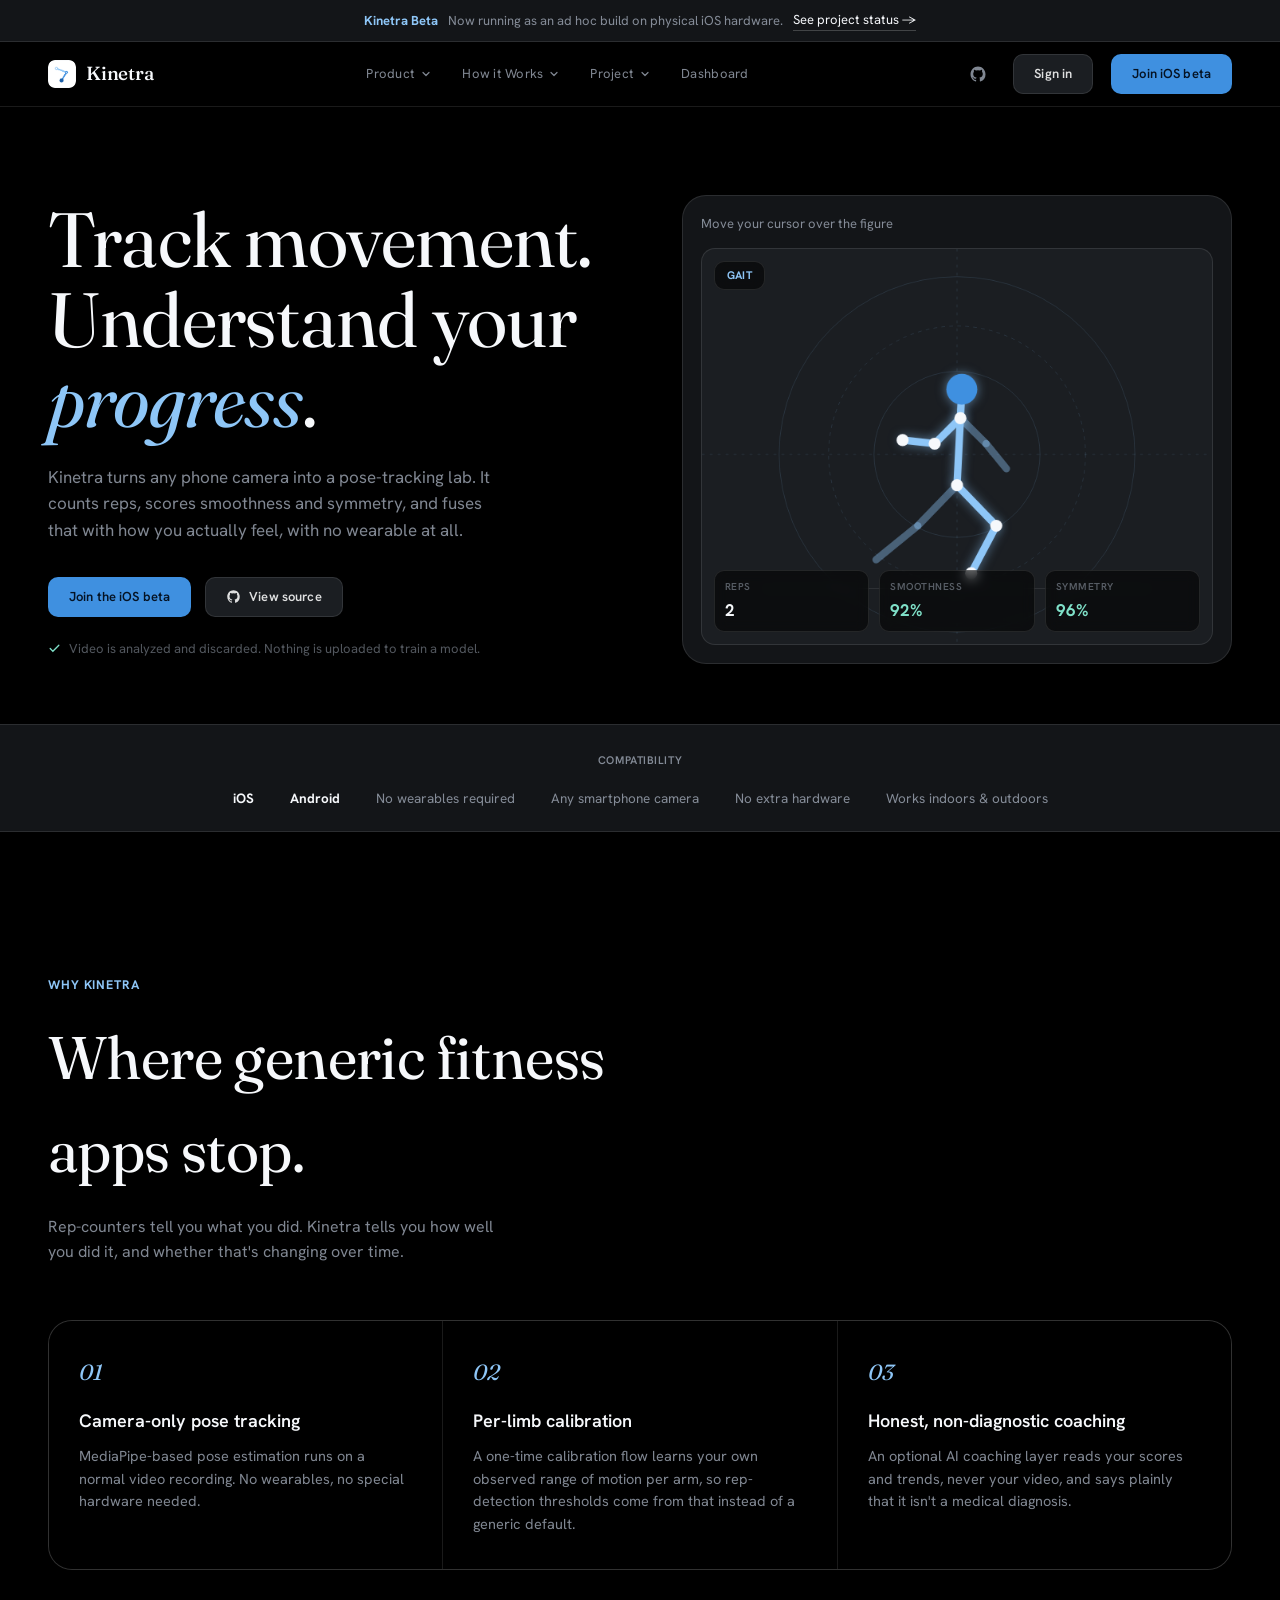
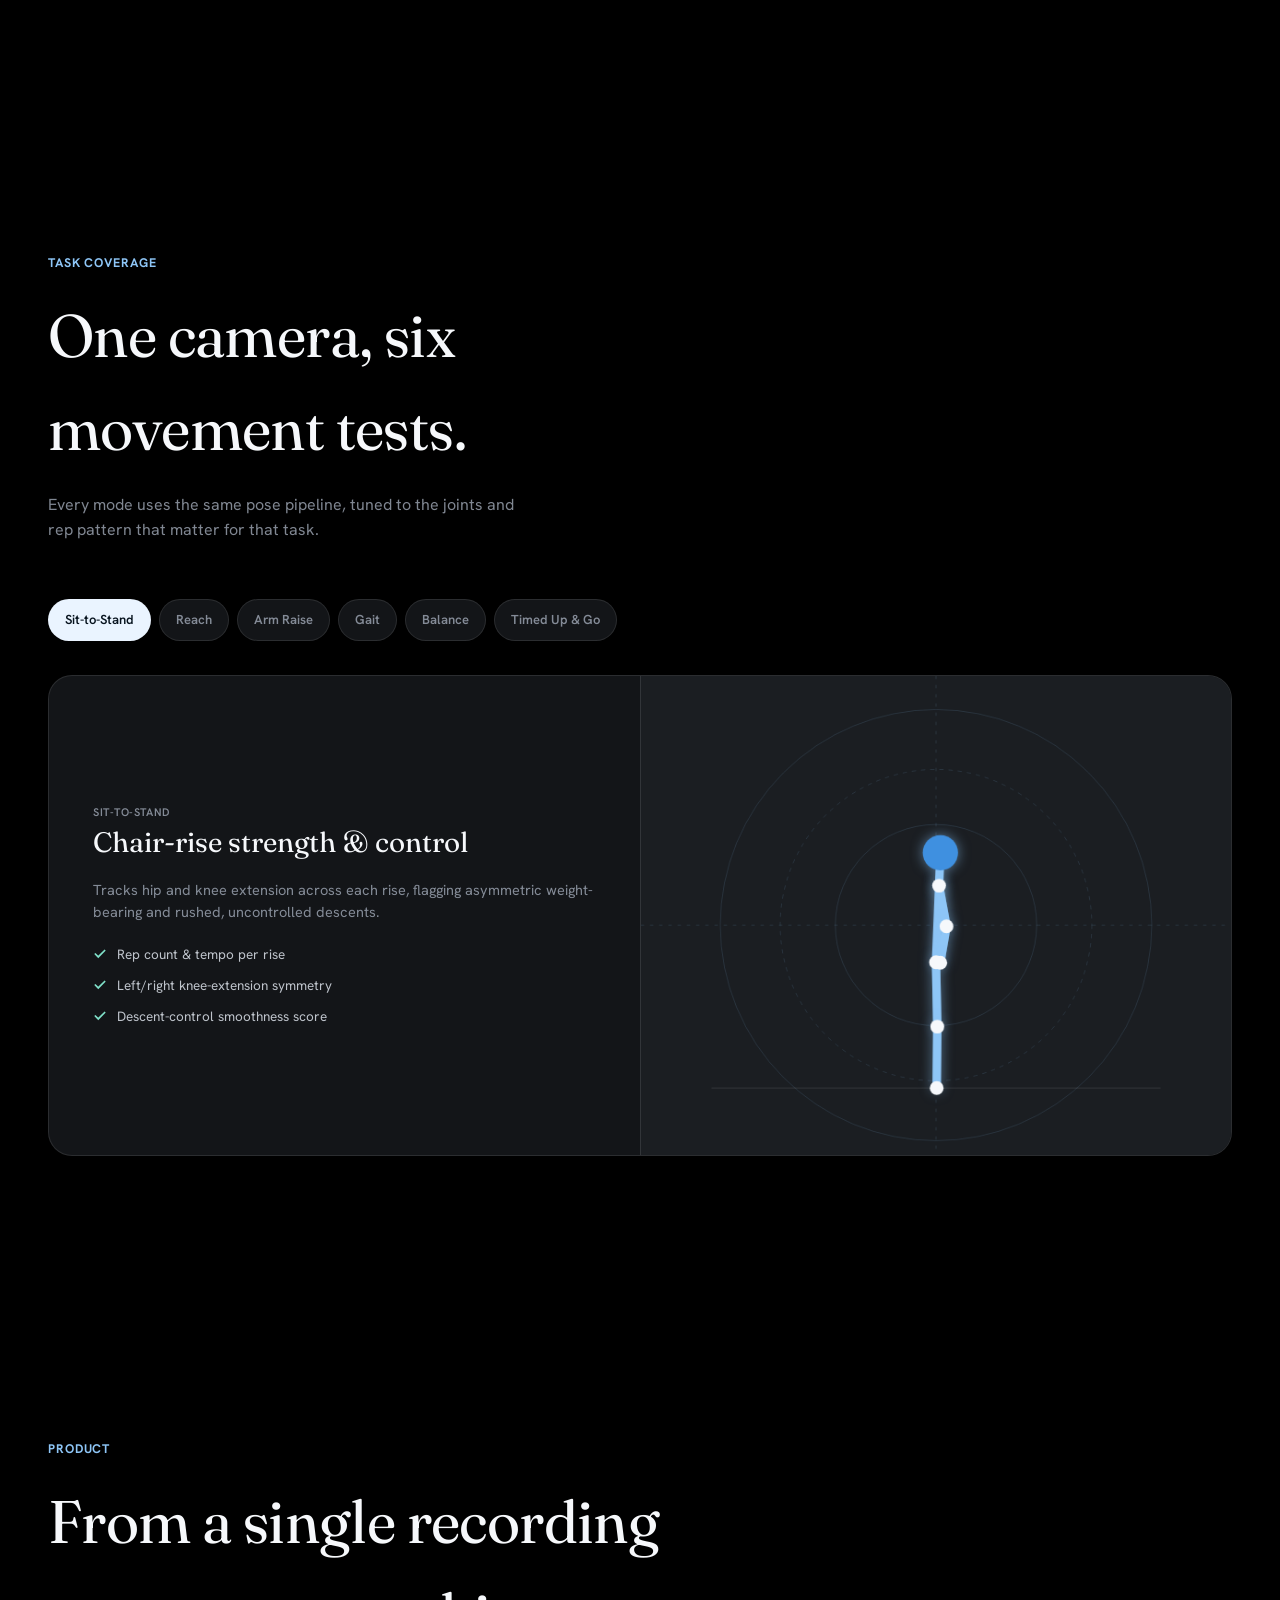
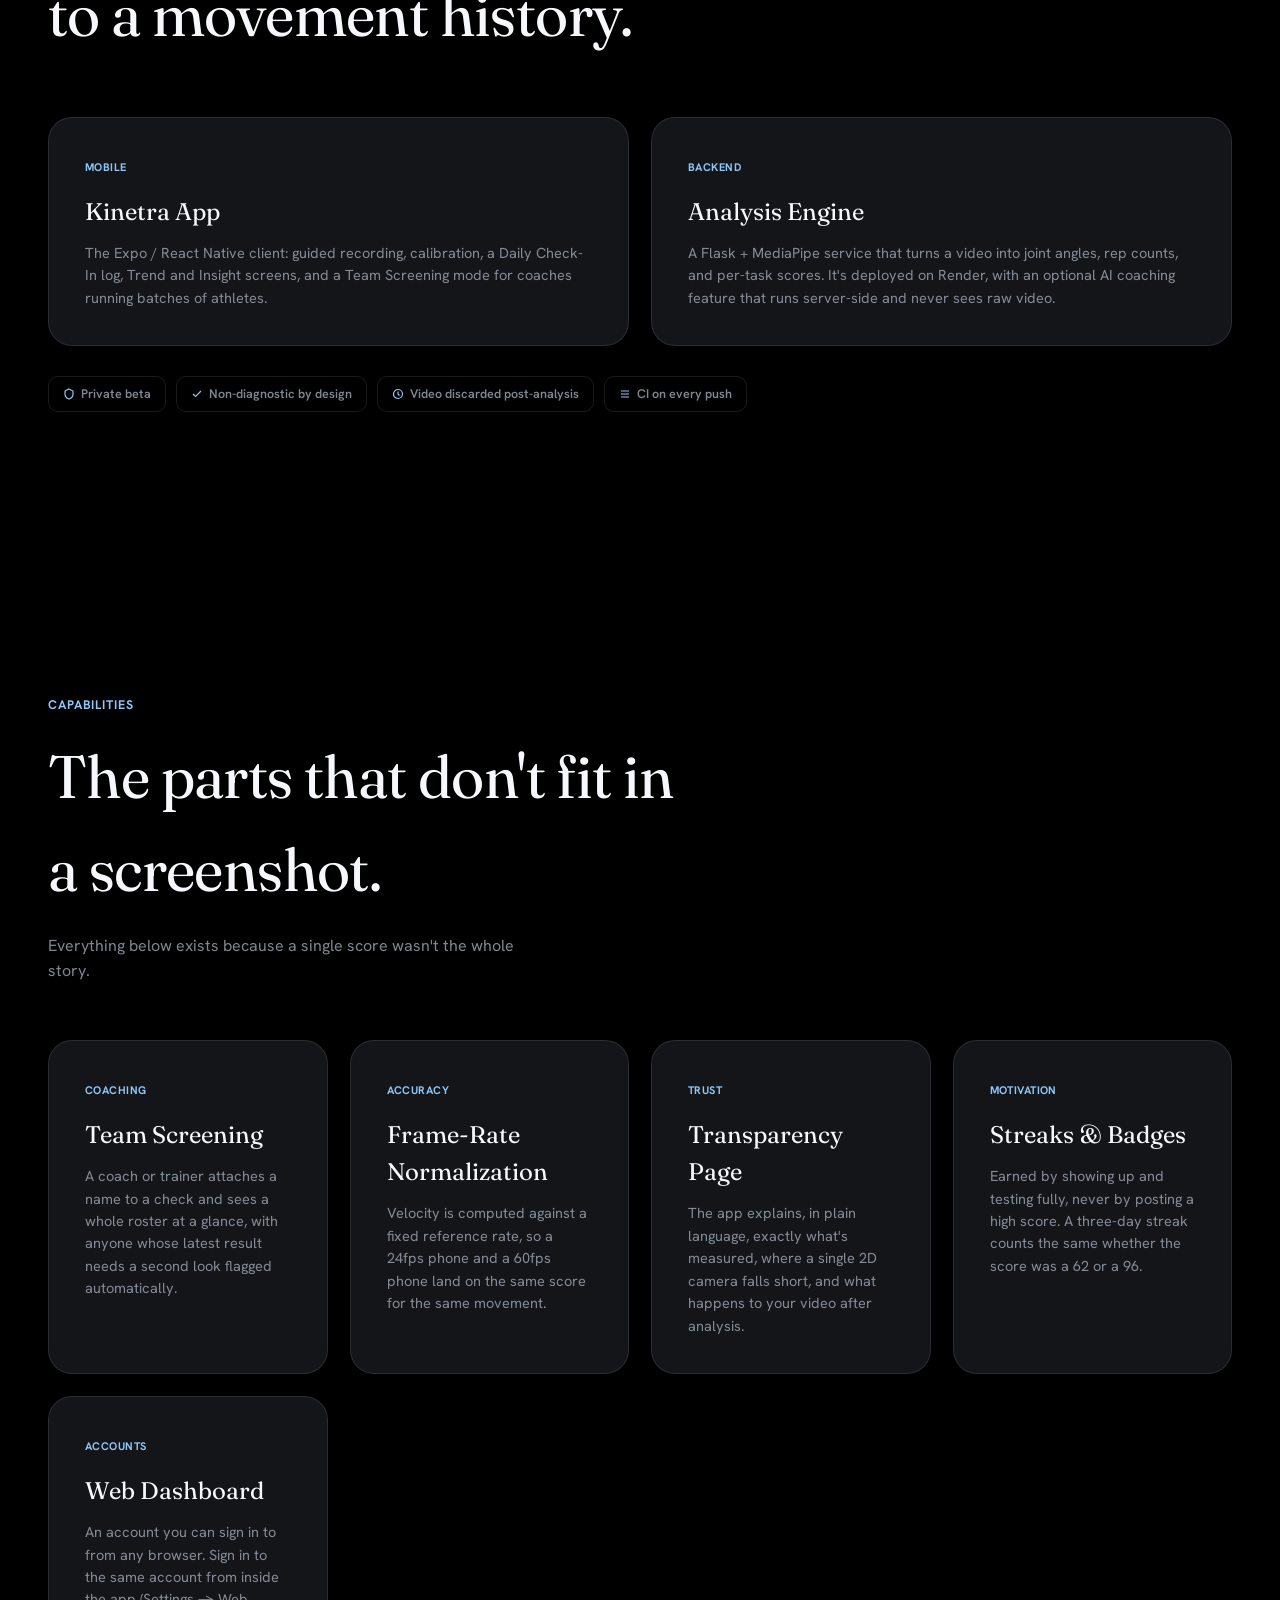
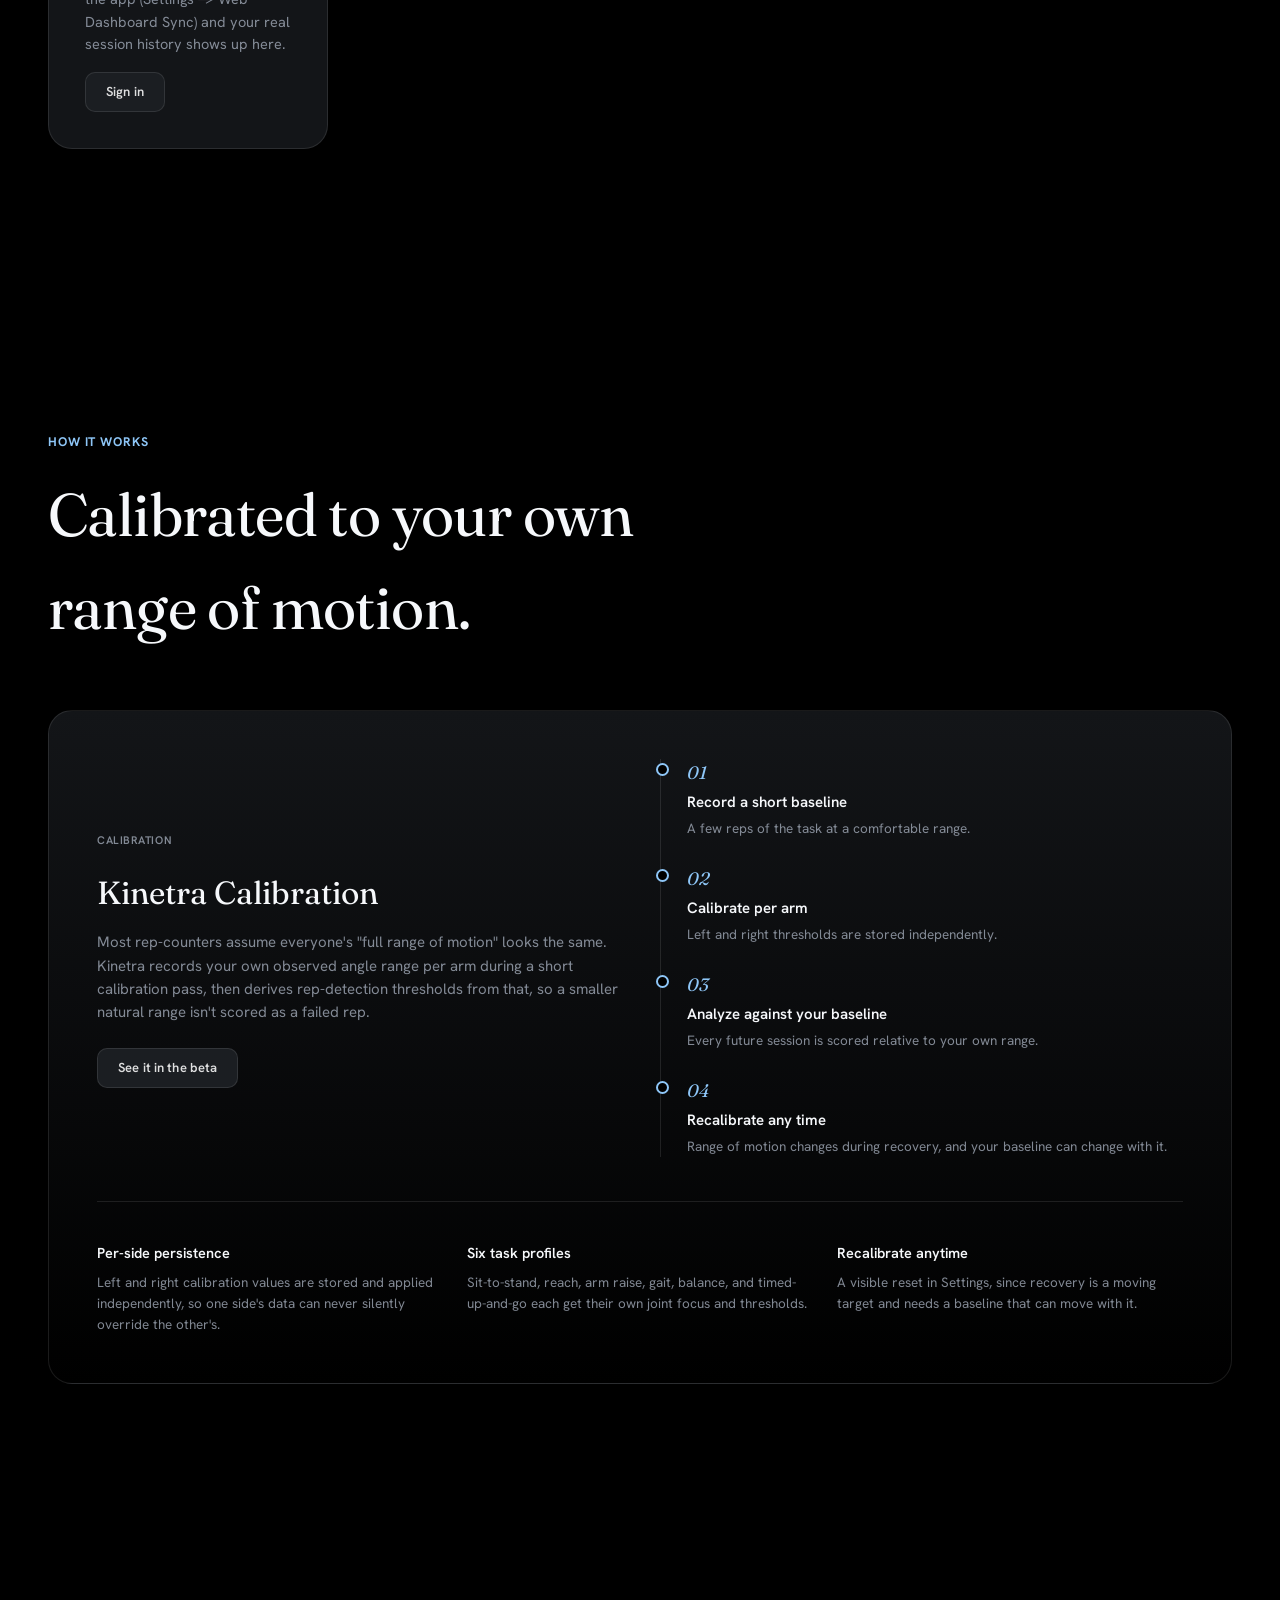
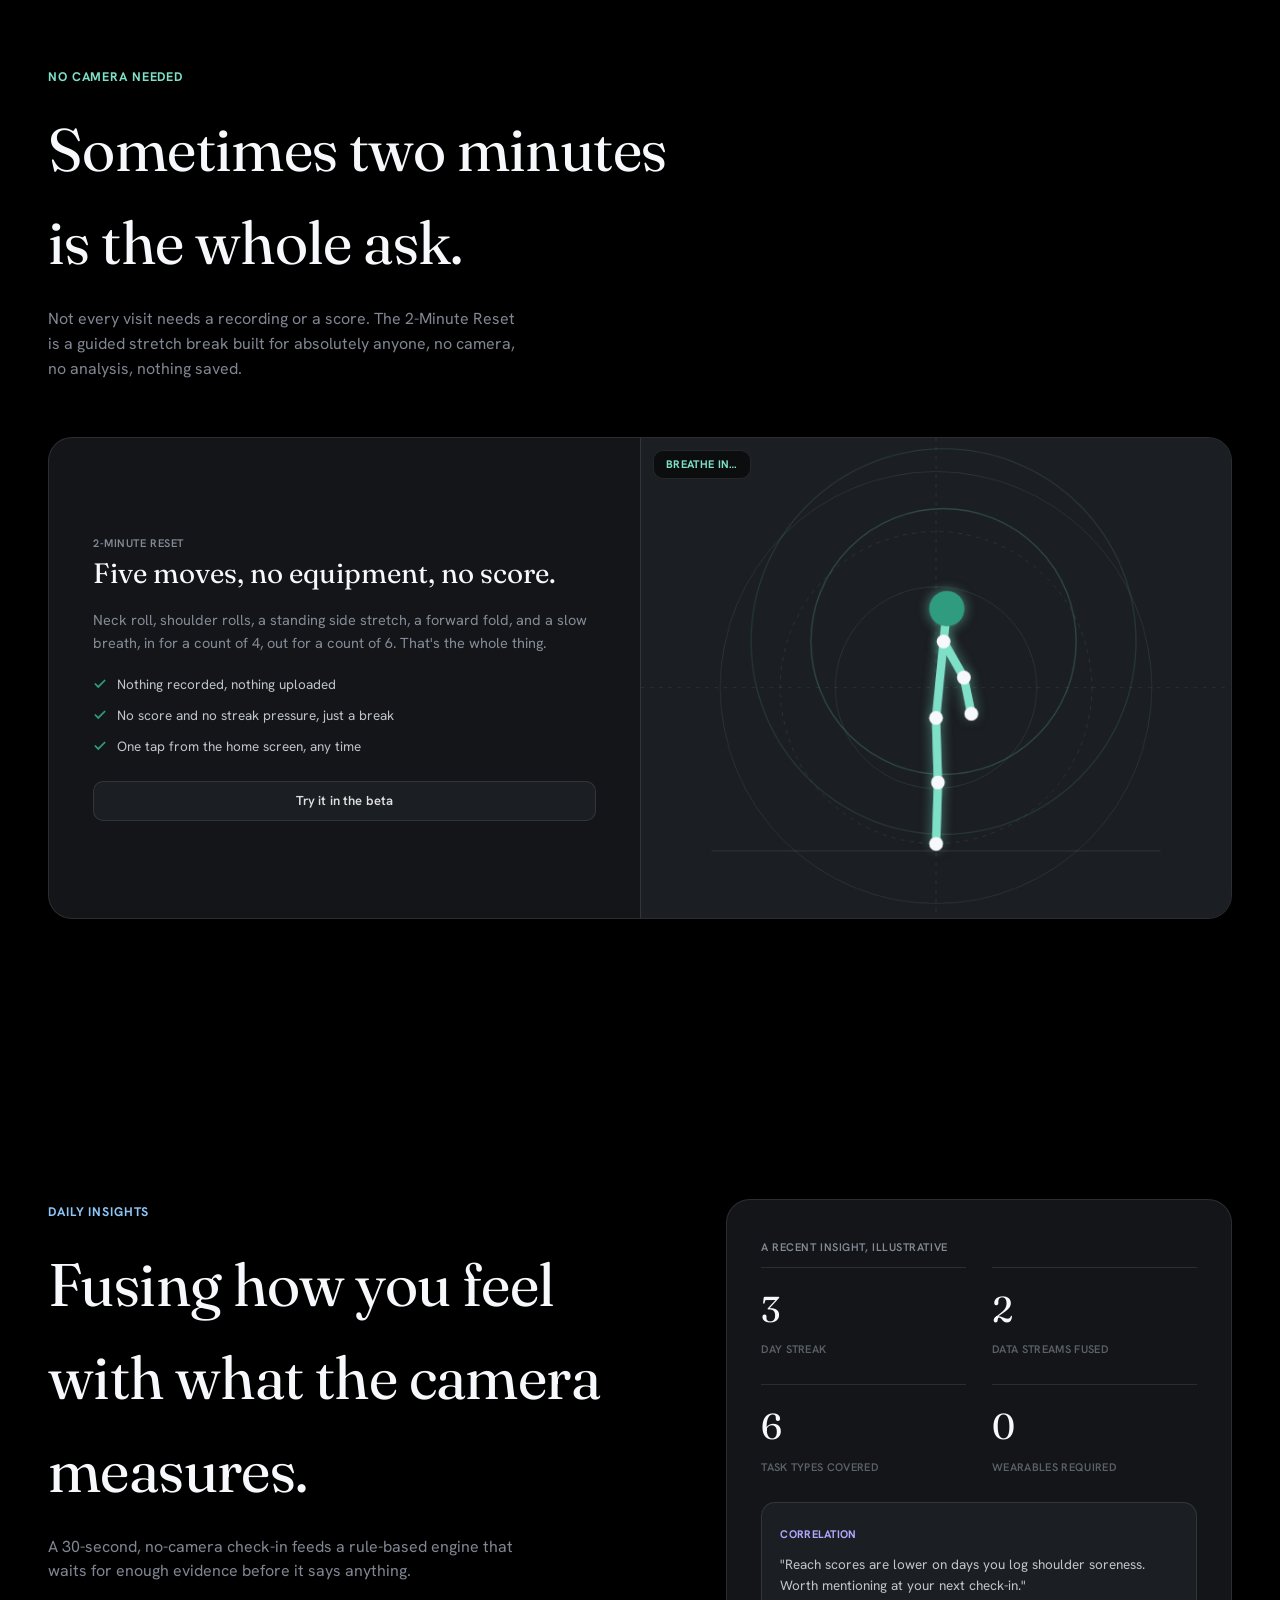
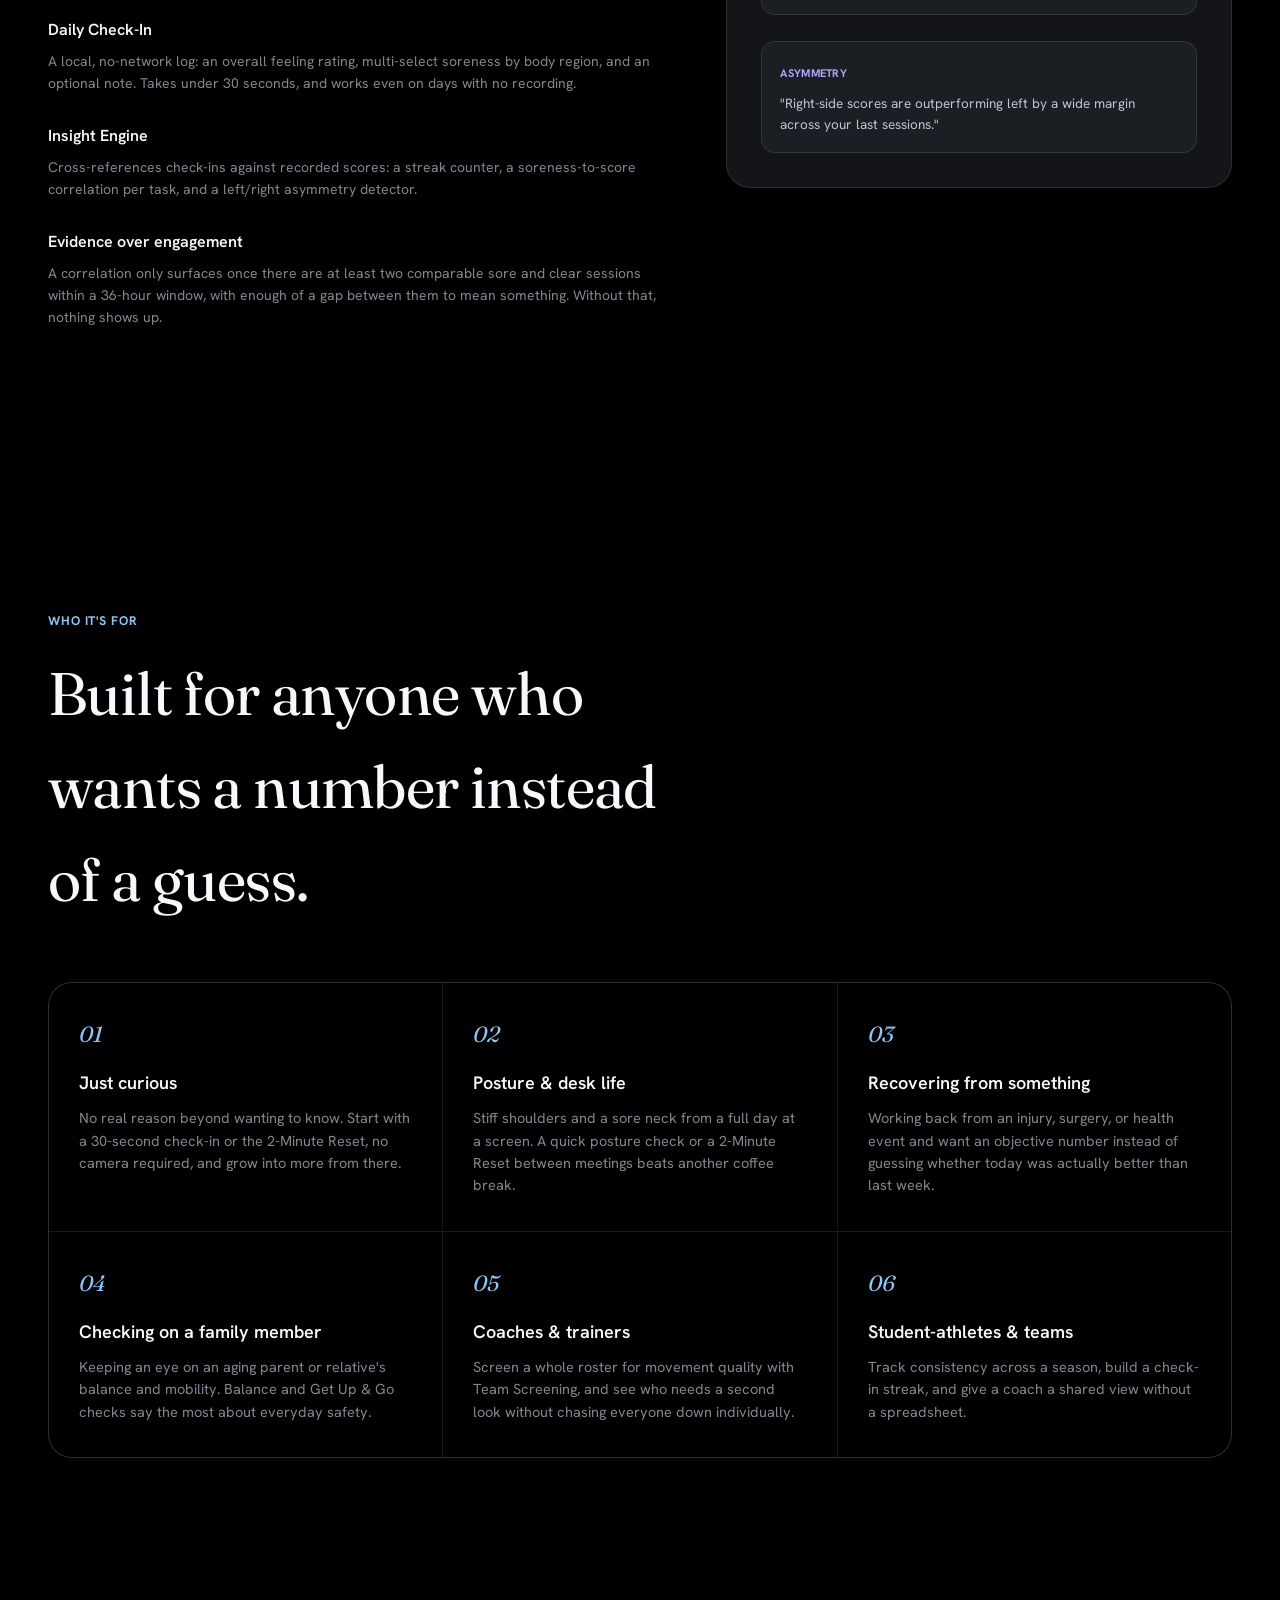
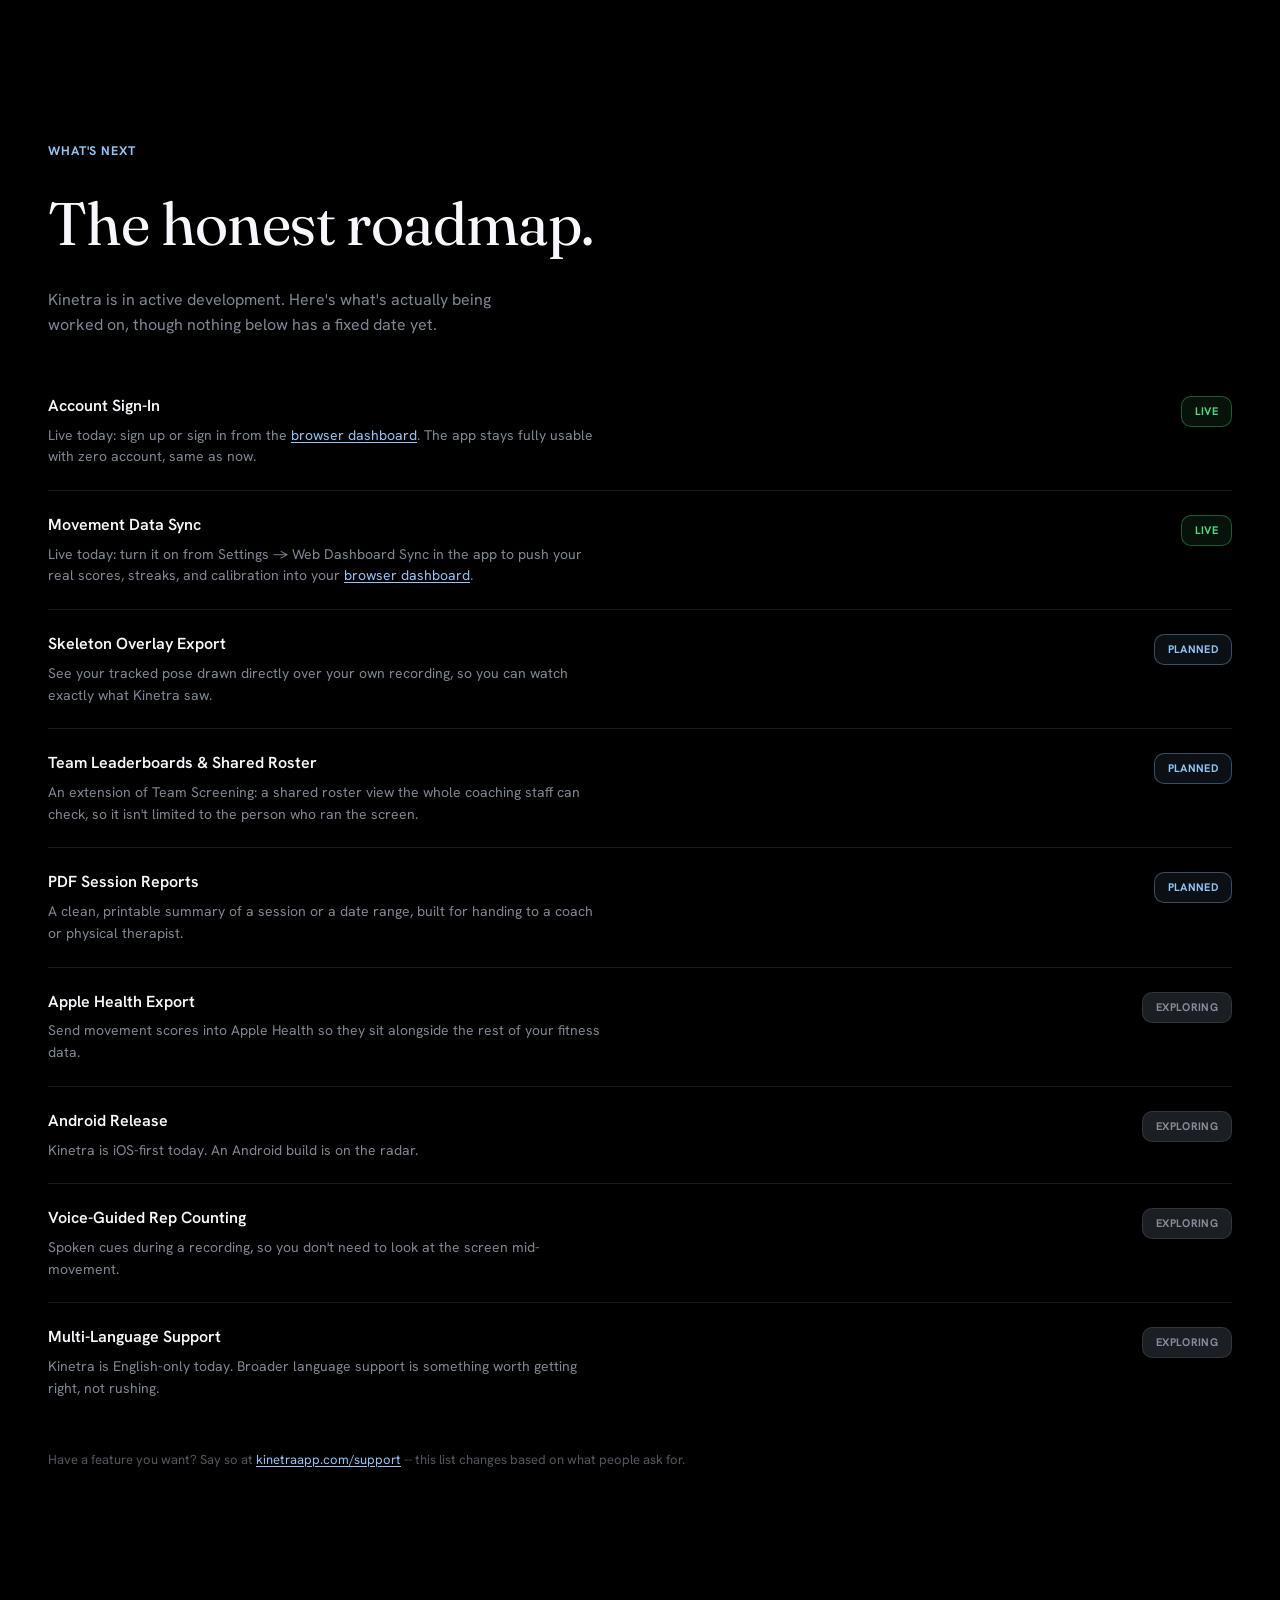
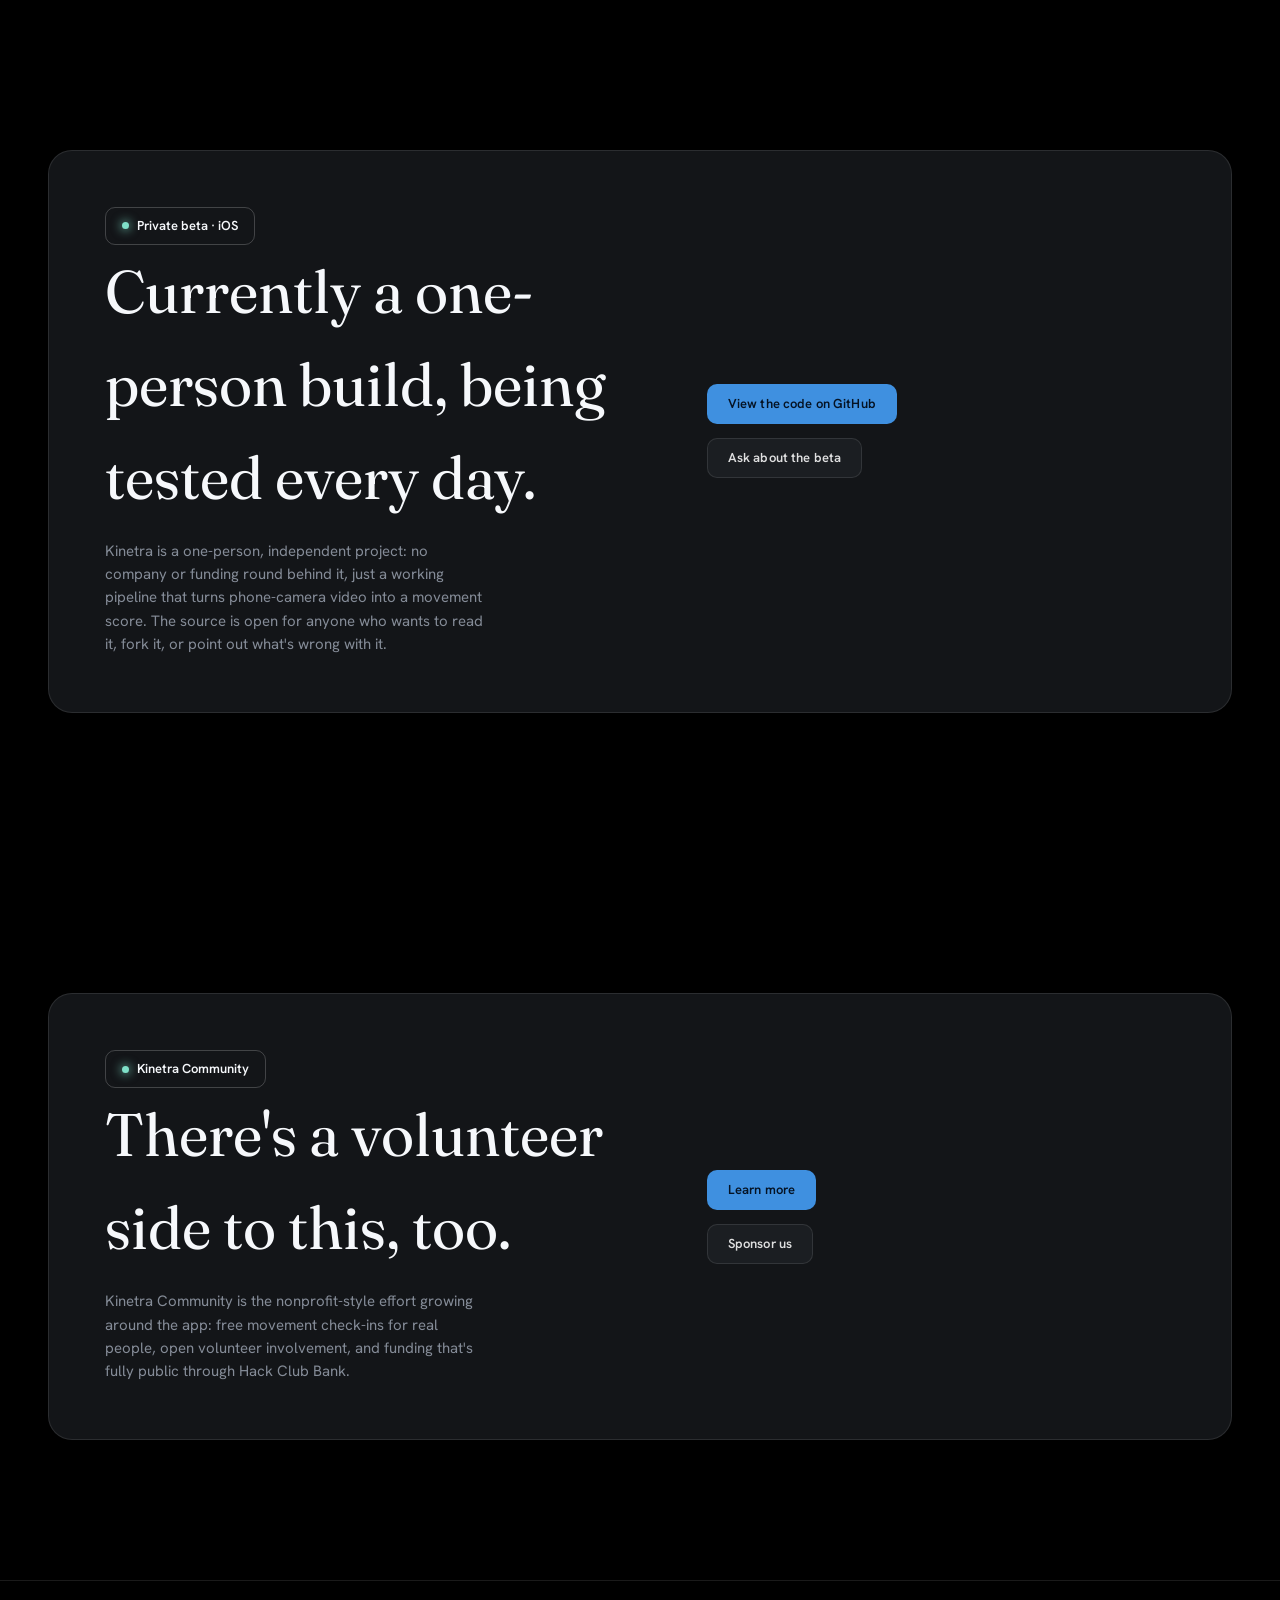
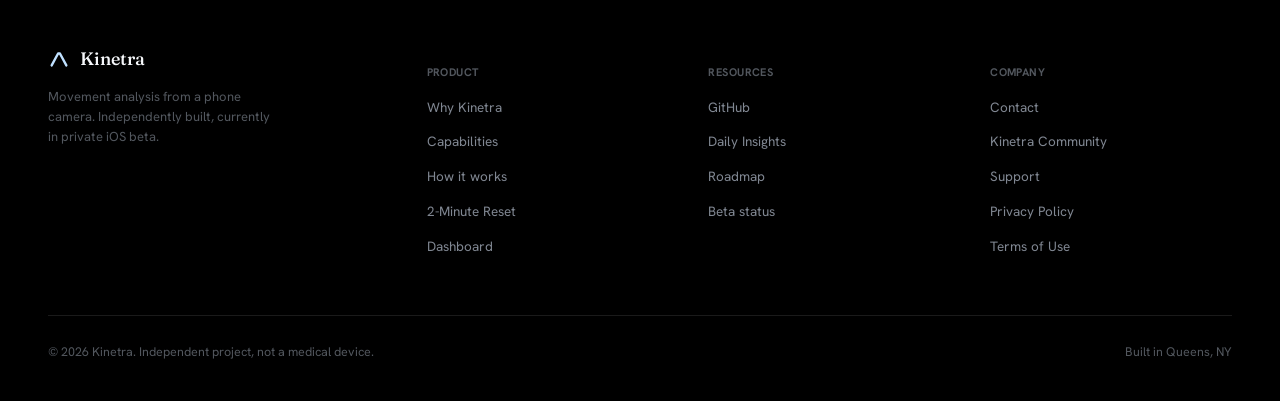
==== commit 0a10f707: "Add Kinetra Community page and site-wide nav/footer links Introduce /community/ -- a dedicated page " ====
--- a/index.html
+++ b/index.html
@@ -101,6 +101,7 @@
             <a href="#roadmap">Roadmap</a>
             <a href="#status">Status</a>
             <a href="/support">Support</a>
+            <a href="/community/">Kinetra Community</a>
           </div>
         </div>
         <a href="/dashboard/">Dashboard</a>
@@ -640,6 +641,23 @@
       </div>
     </section>
 
+    <!-- COMMUNITY -->
+    <section id="community-teaser">
+      <div class="wrap">
+        <div class="status-card reveal">
+          <div>
+            <span class="status-pill"><span class="dot"></span>Kinetra Community</span>
+            <h2>There's a volunteer side to this, too.</h2>
+            <p>Kinetra Community is the nonprofit-style effort growing around the app: free movement check-ins for real people, open volunteer involvement, and funding that's fully public through Hack Club Bank.</p>
+          </div>
+          <div class="status-actions">
+            <a class="btn btn-primary" href="/community/">Learn more</a>
+            <a class="btn btn-secondary" href="https://hcb.hackclub.com/donations/start/kinetra-community" target="_blank" rel="noopener">Sponsor us</a>
+          </div>
+        </div>
+      </div>
+    </section>
+
   </main>
 
   <footer class="site-footer">
@@ -685,6 +703,7 @@
           <h5>Company</h5>
           <ul>
             <li><a href="mailto:wafi@kinetraapp.com">Contact</a></li>
+            <li><a href="/community/">Kinetra Community</a></li>
             <li><a href="/support">Support</a></li>
             <li><a href="/privacy">Privacy Policy</a></li>
             <li><a href="/terms">Terms of Use</a></li>
--- a/css/style.css
+++ b/css/style.css
@@ -168,7 +168,8 @@
   margin-bottom: 56px;
 }
 
-.section-head h2 {
+.section-head h2,
+.section-head h1 {
   font-family: var(--font-display);
   font-weight: 400;
   font-size: var(--fs-section);
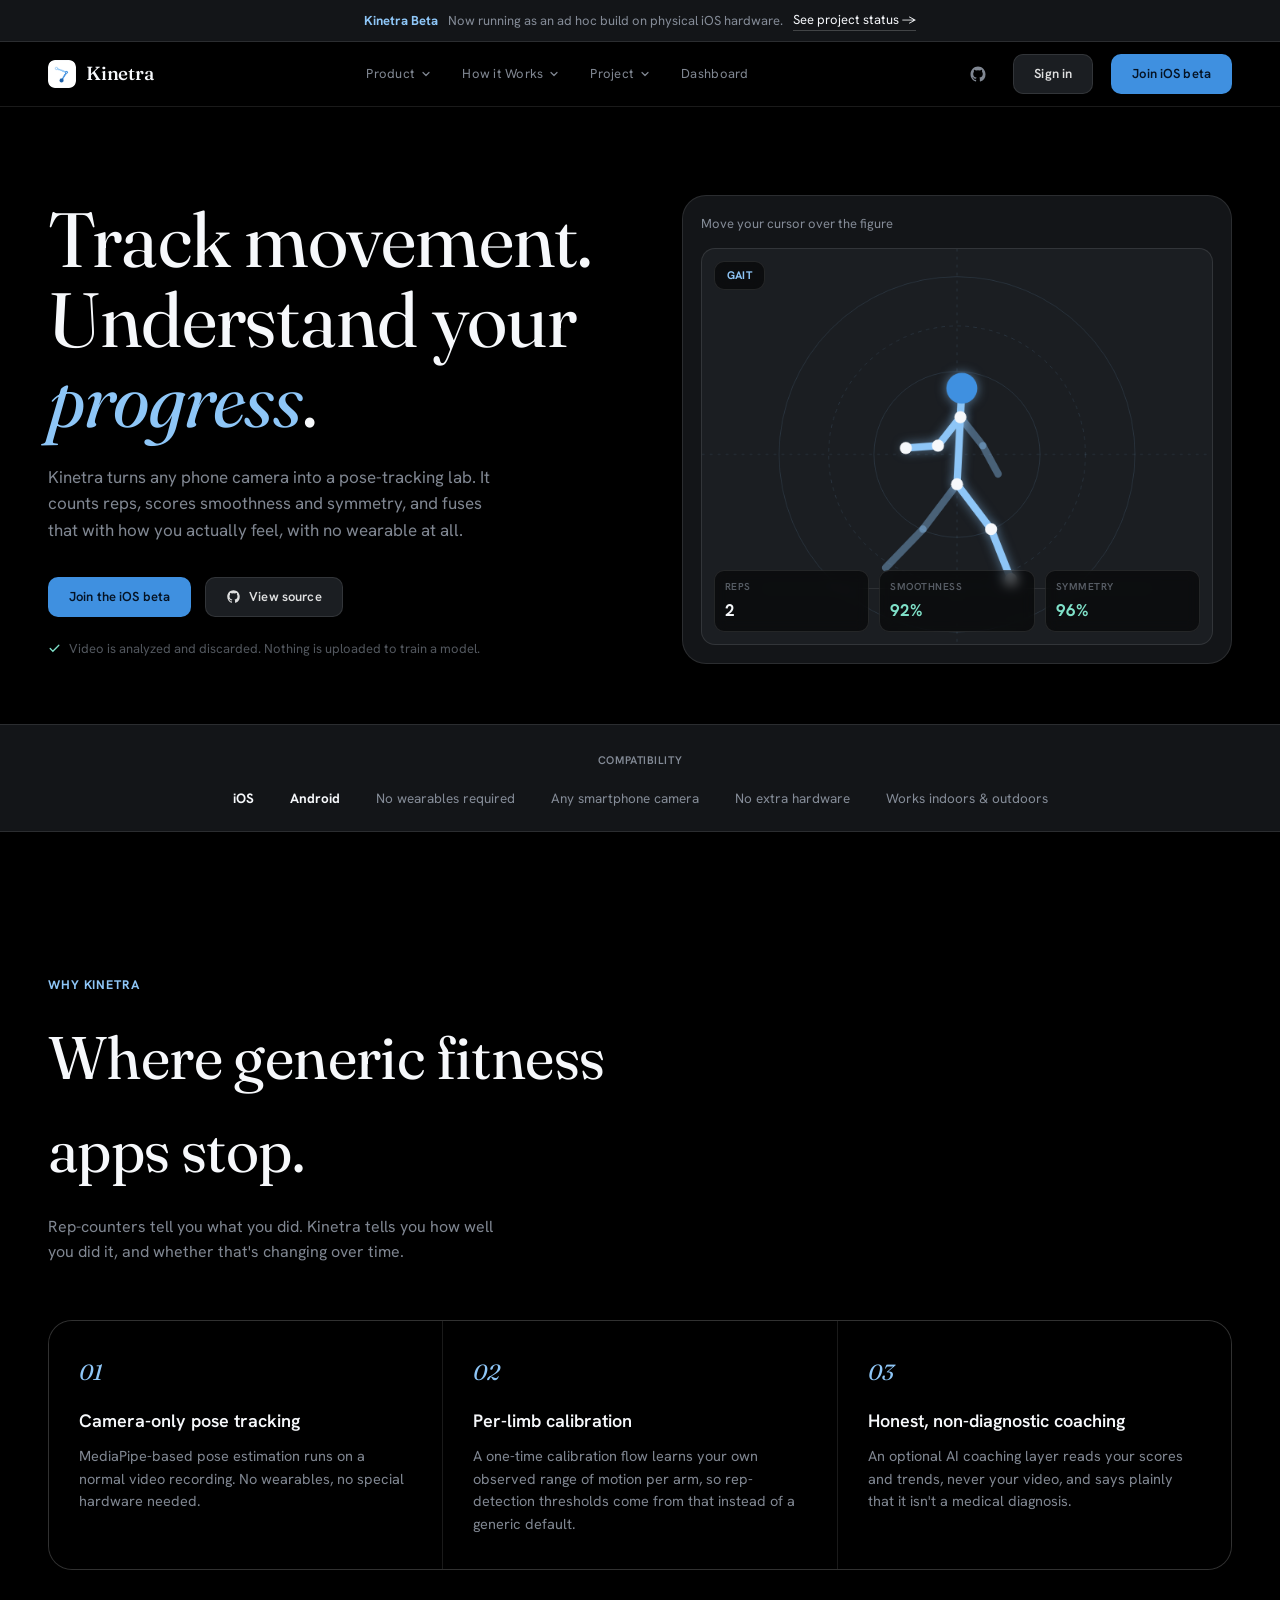
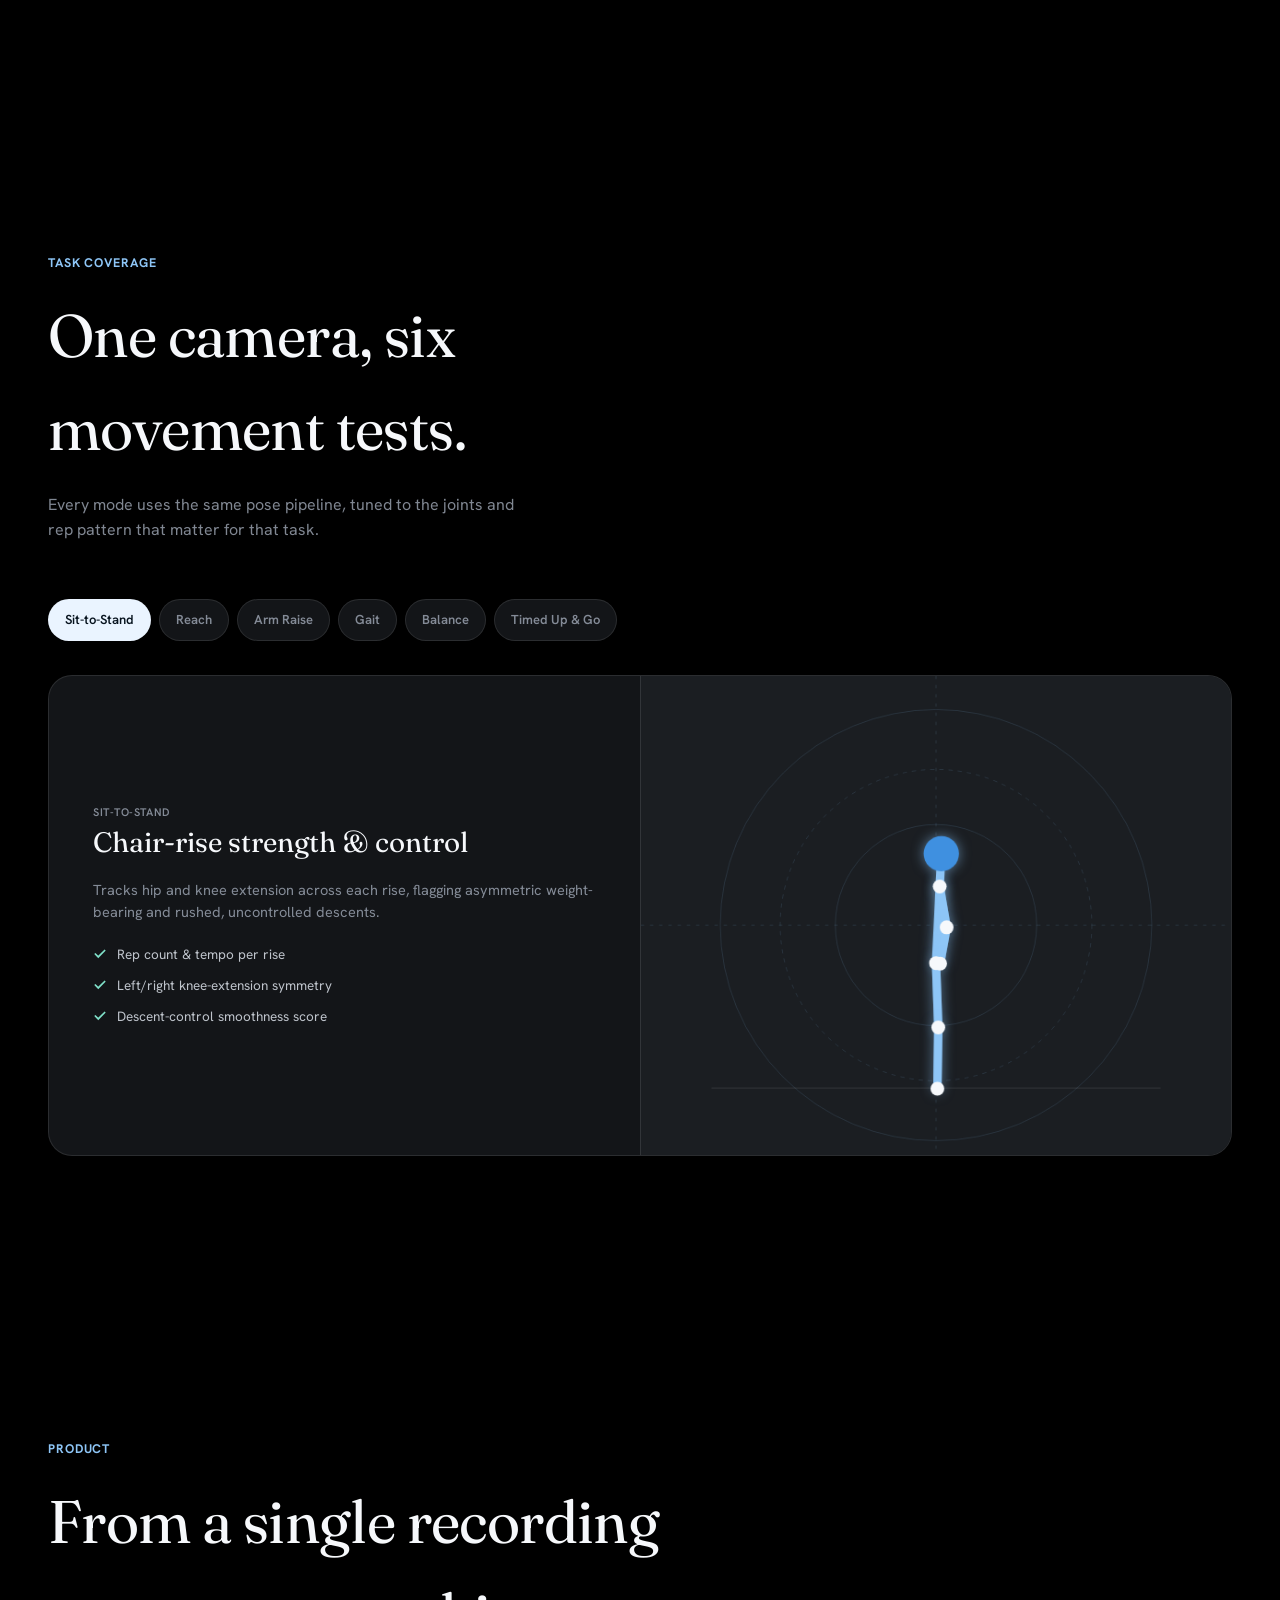
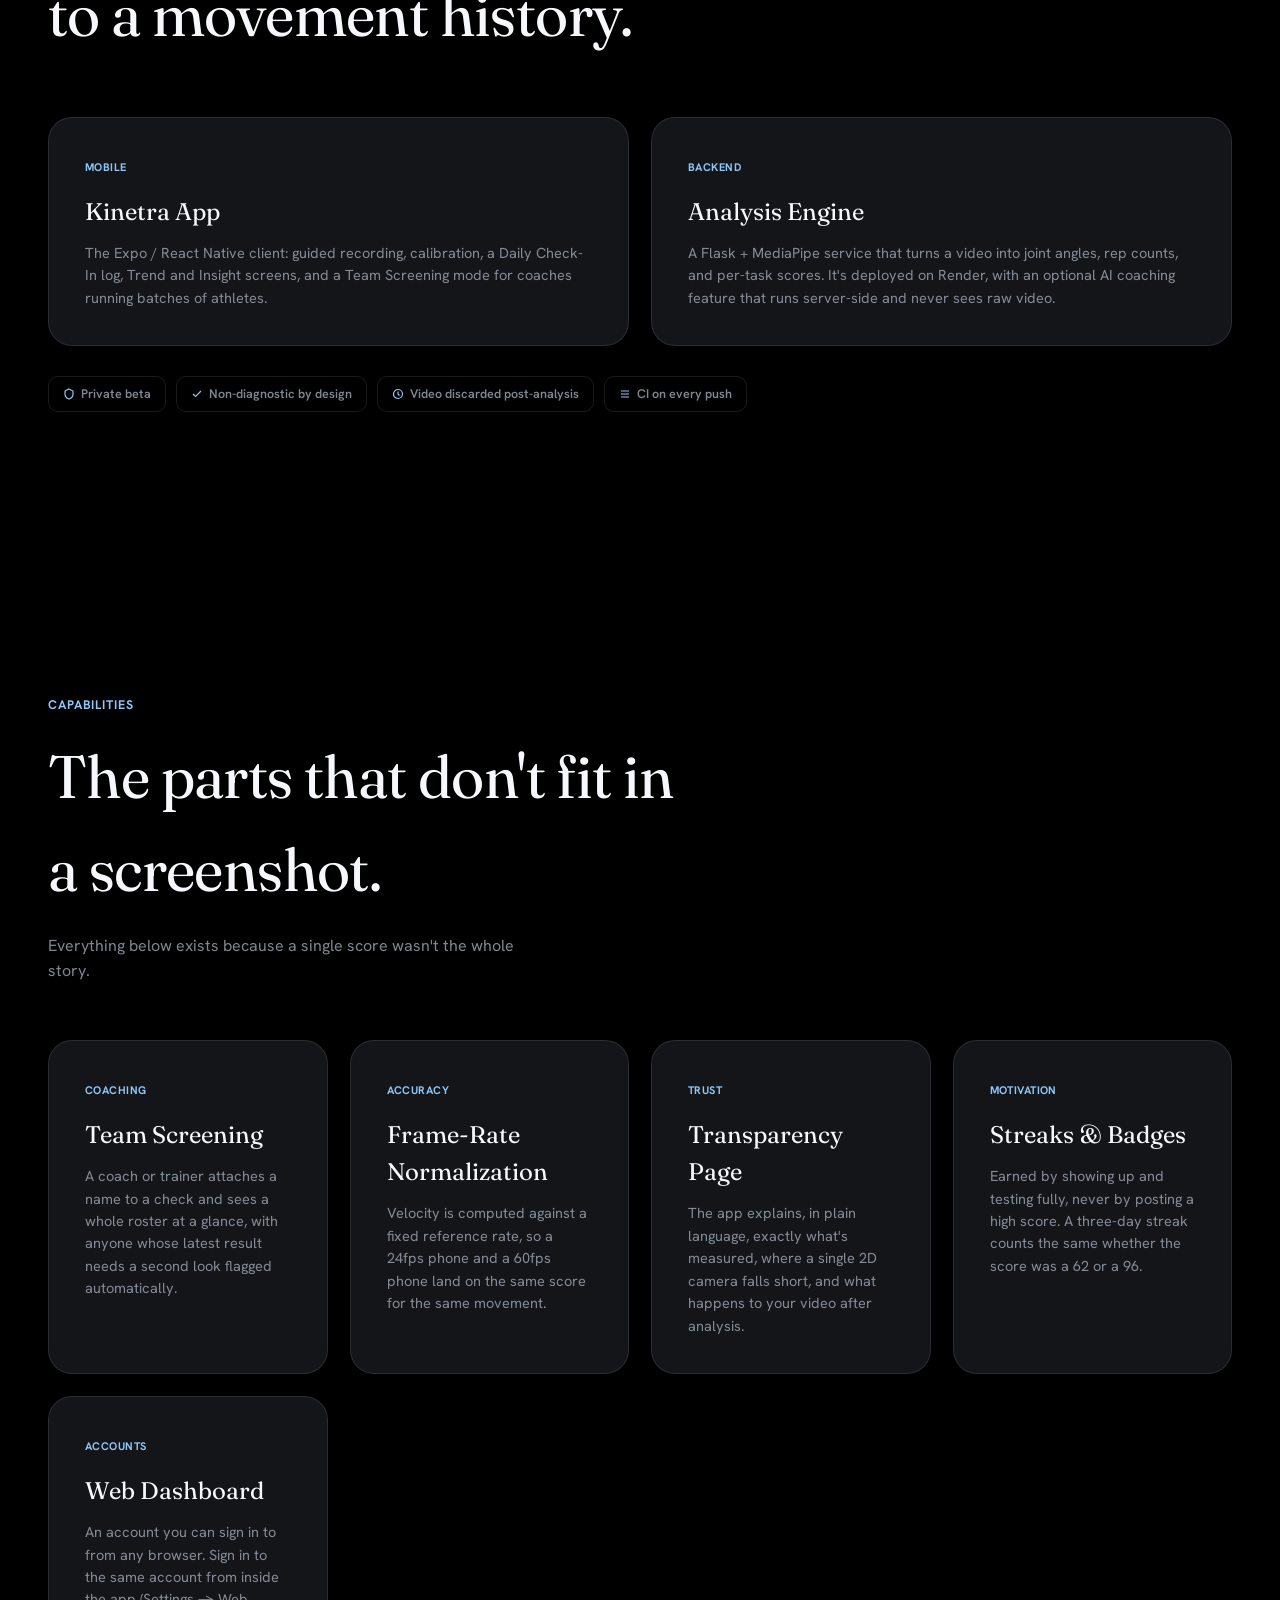
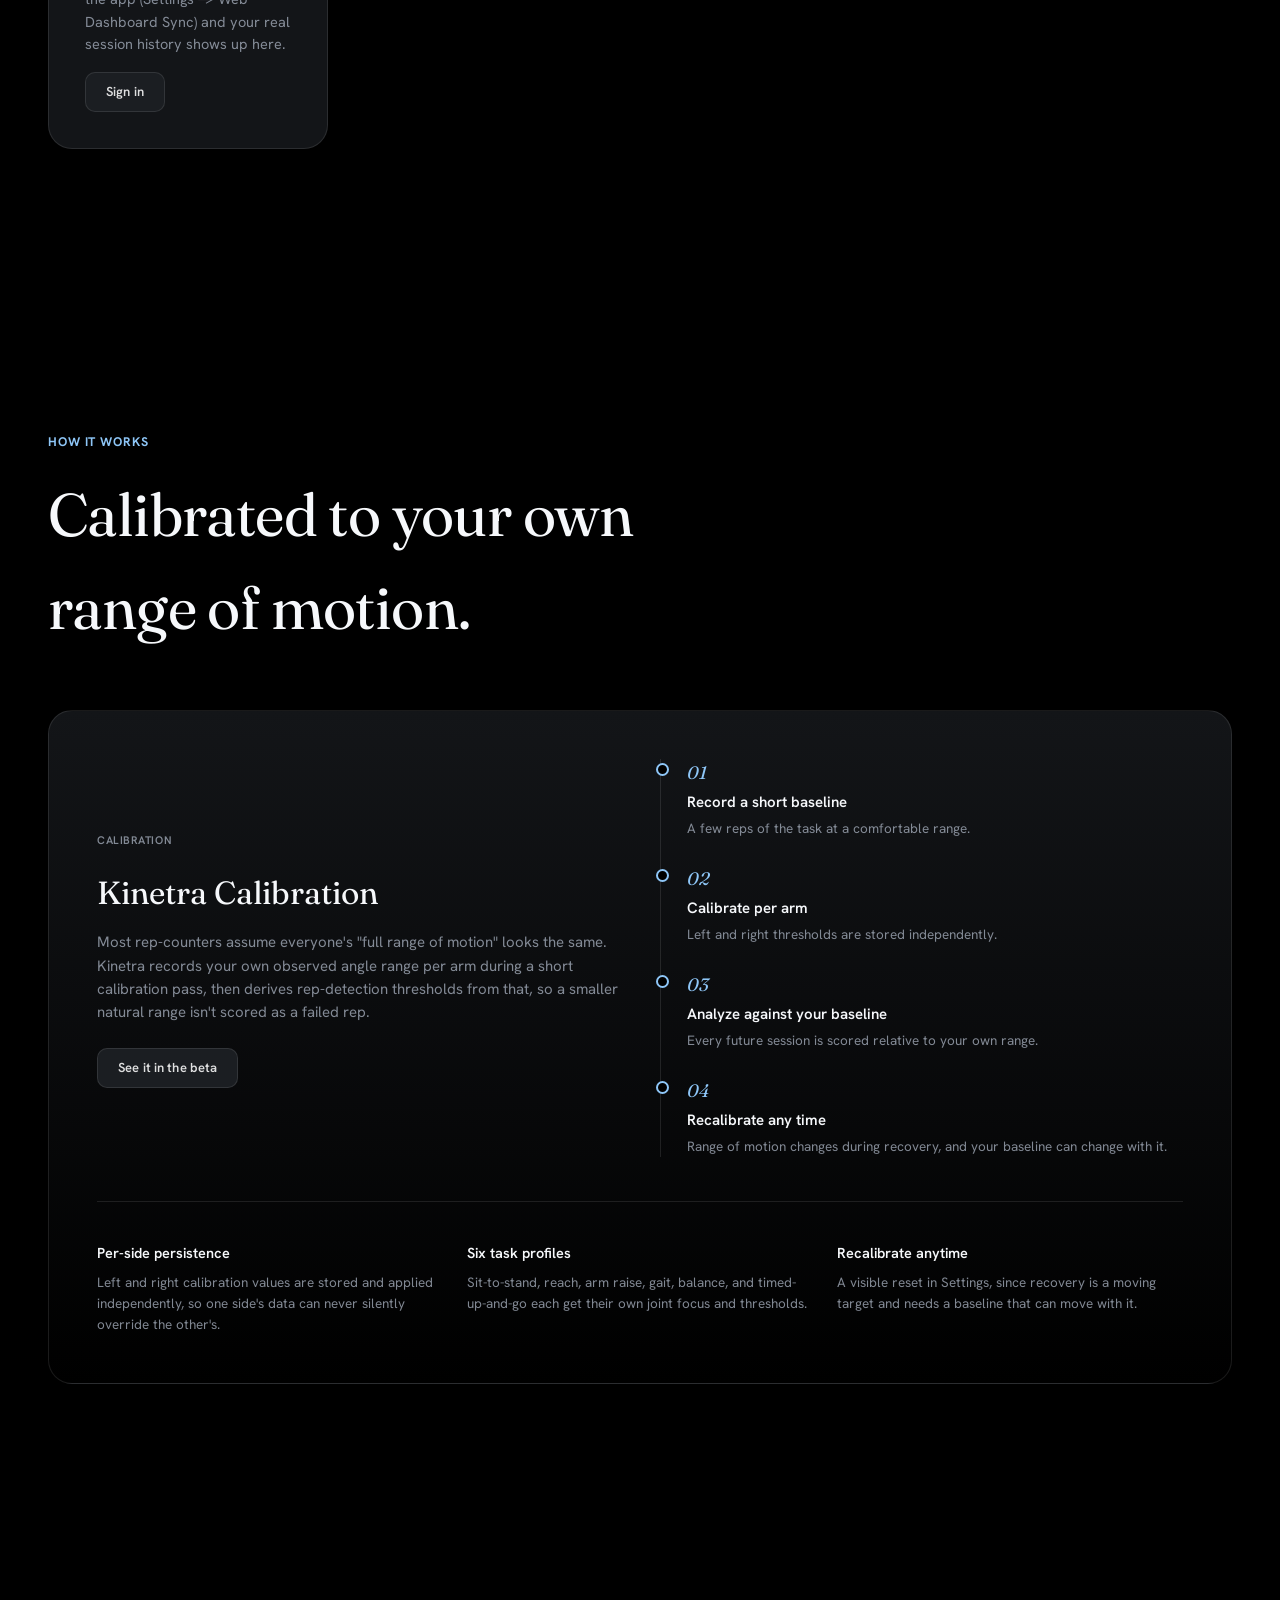
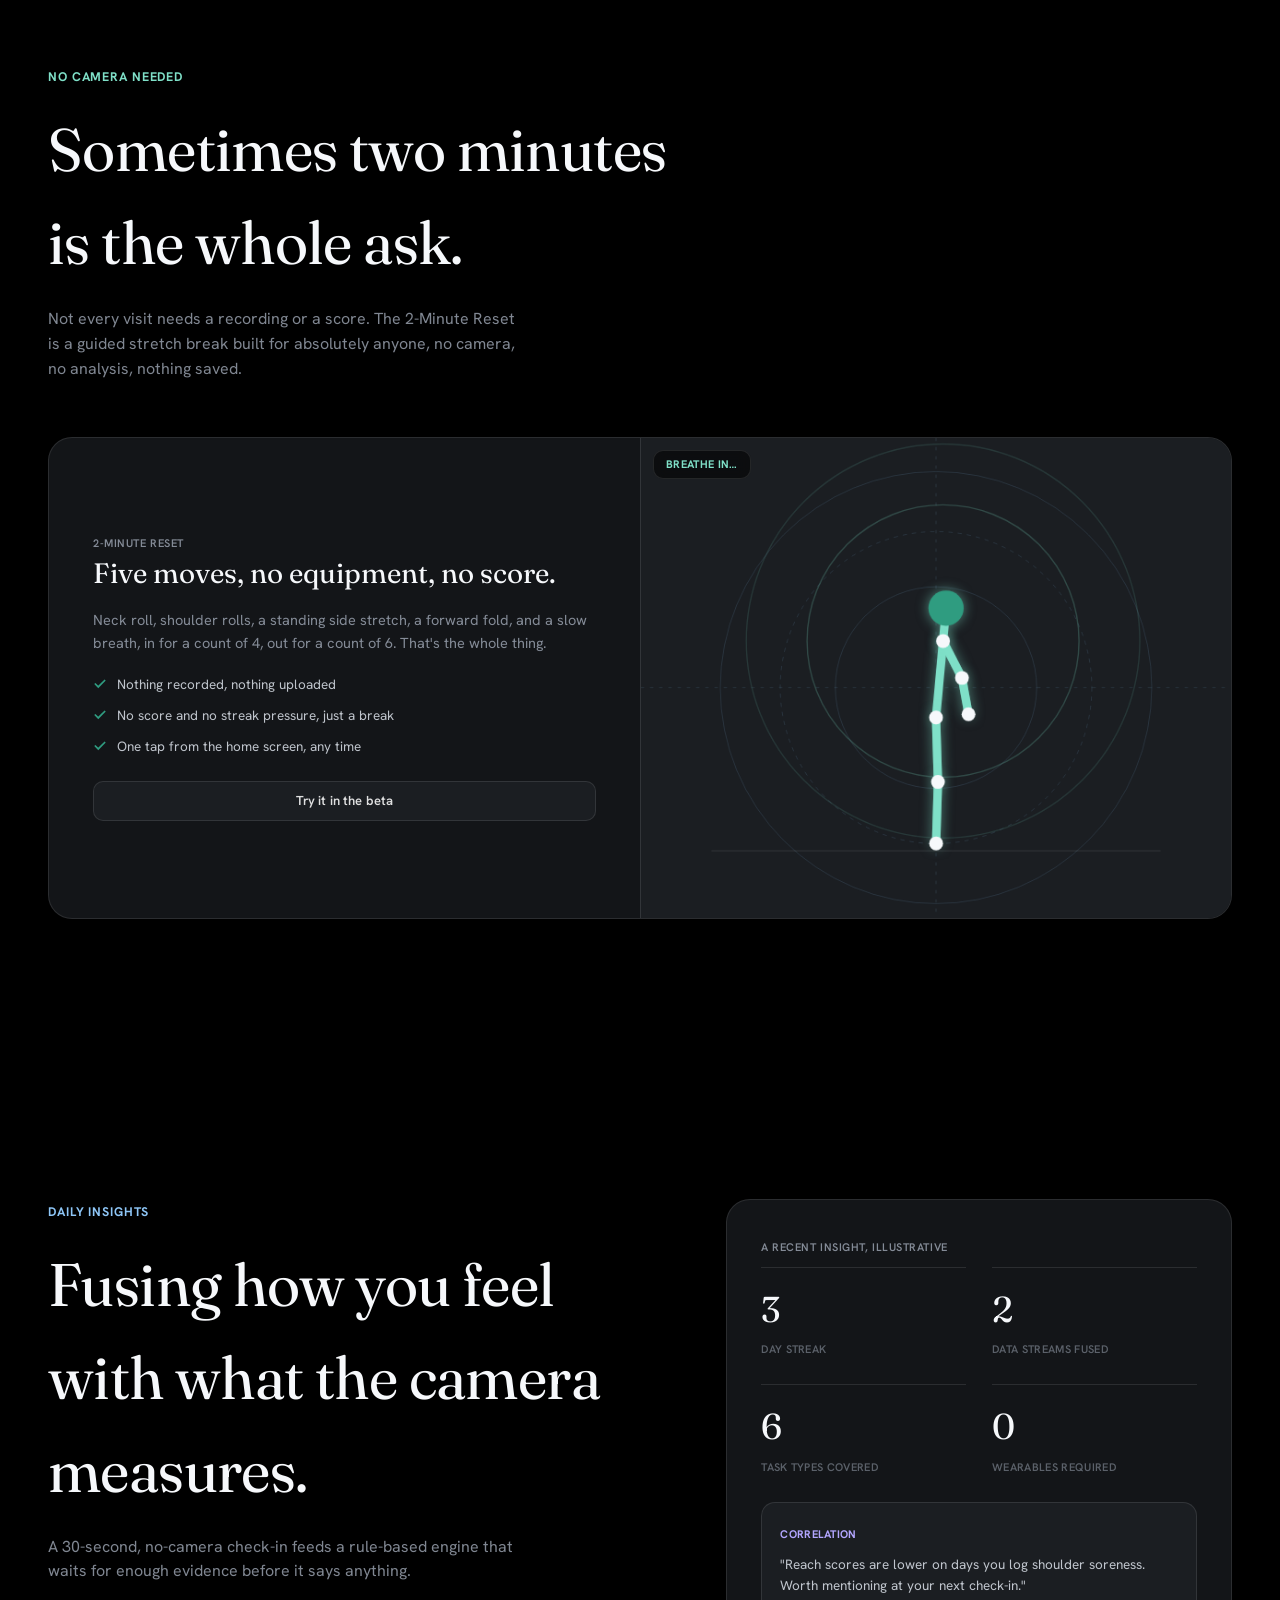
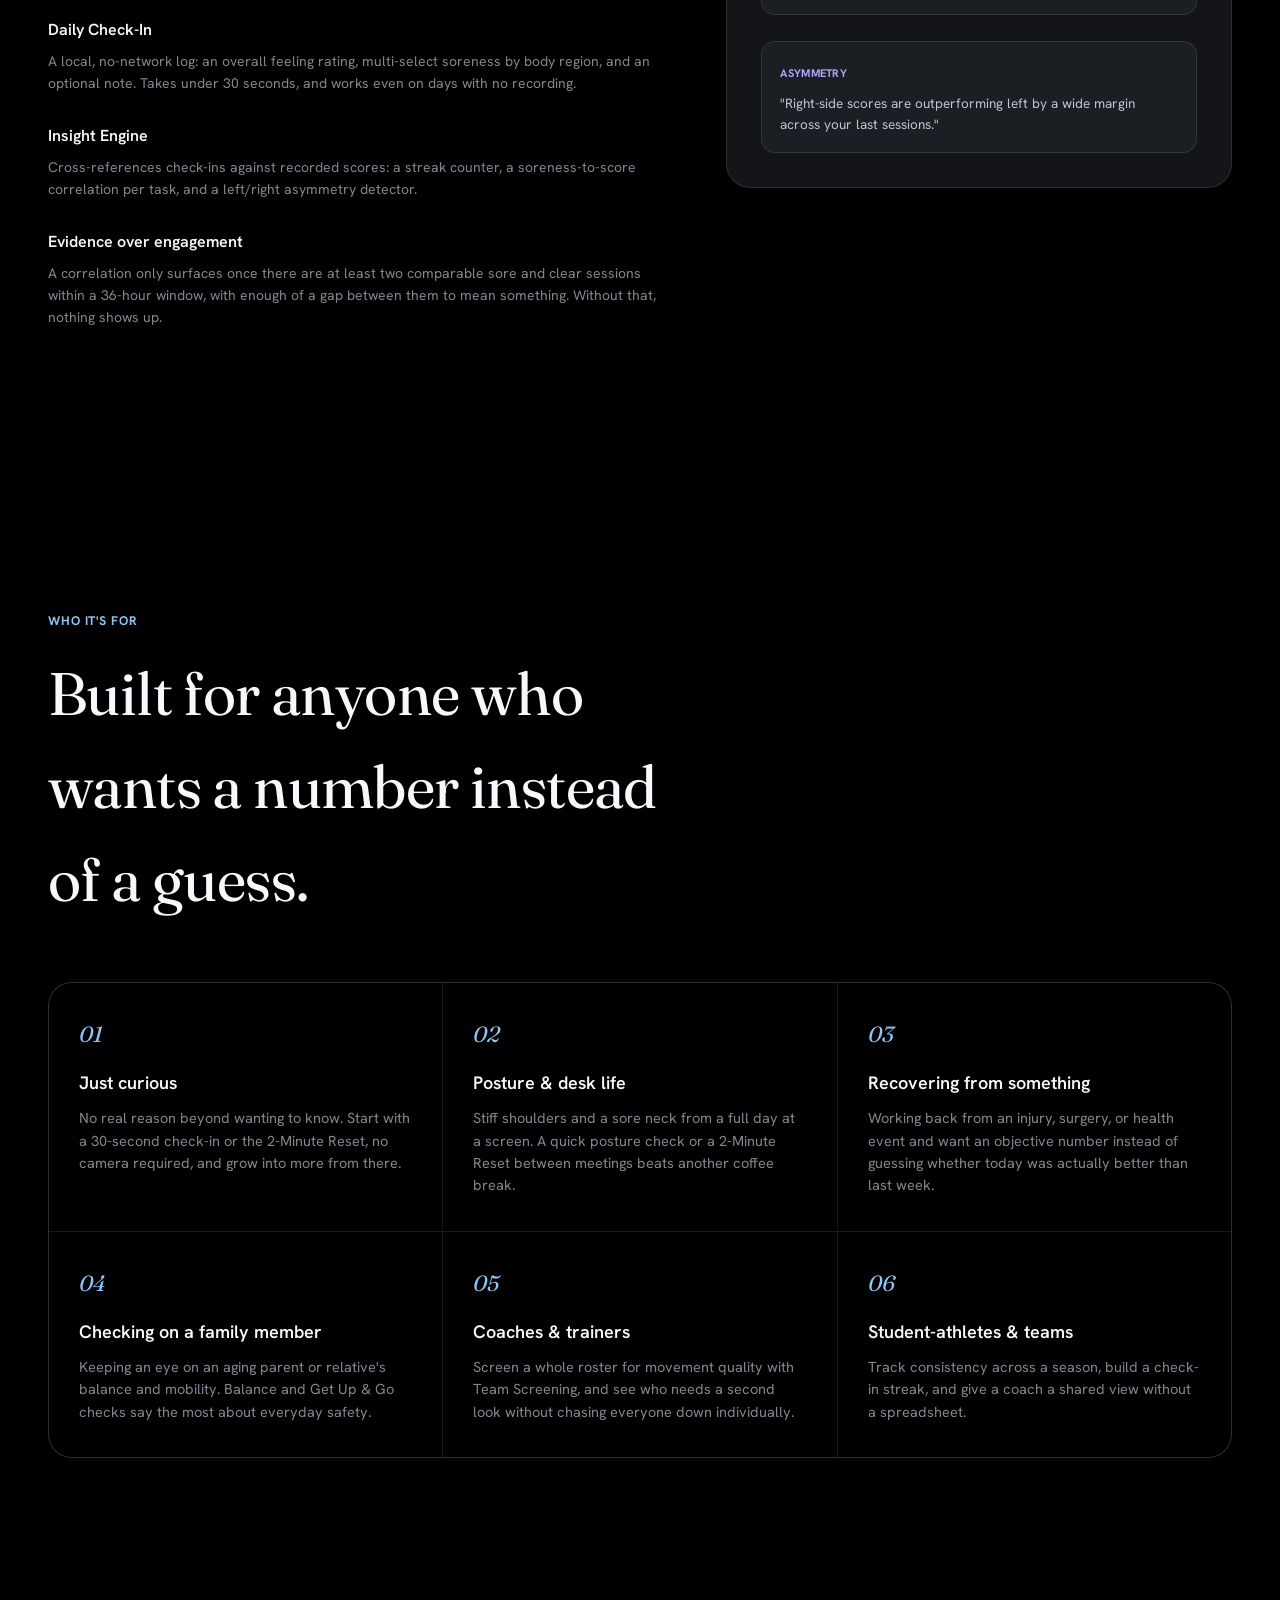
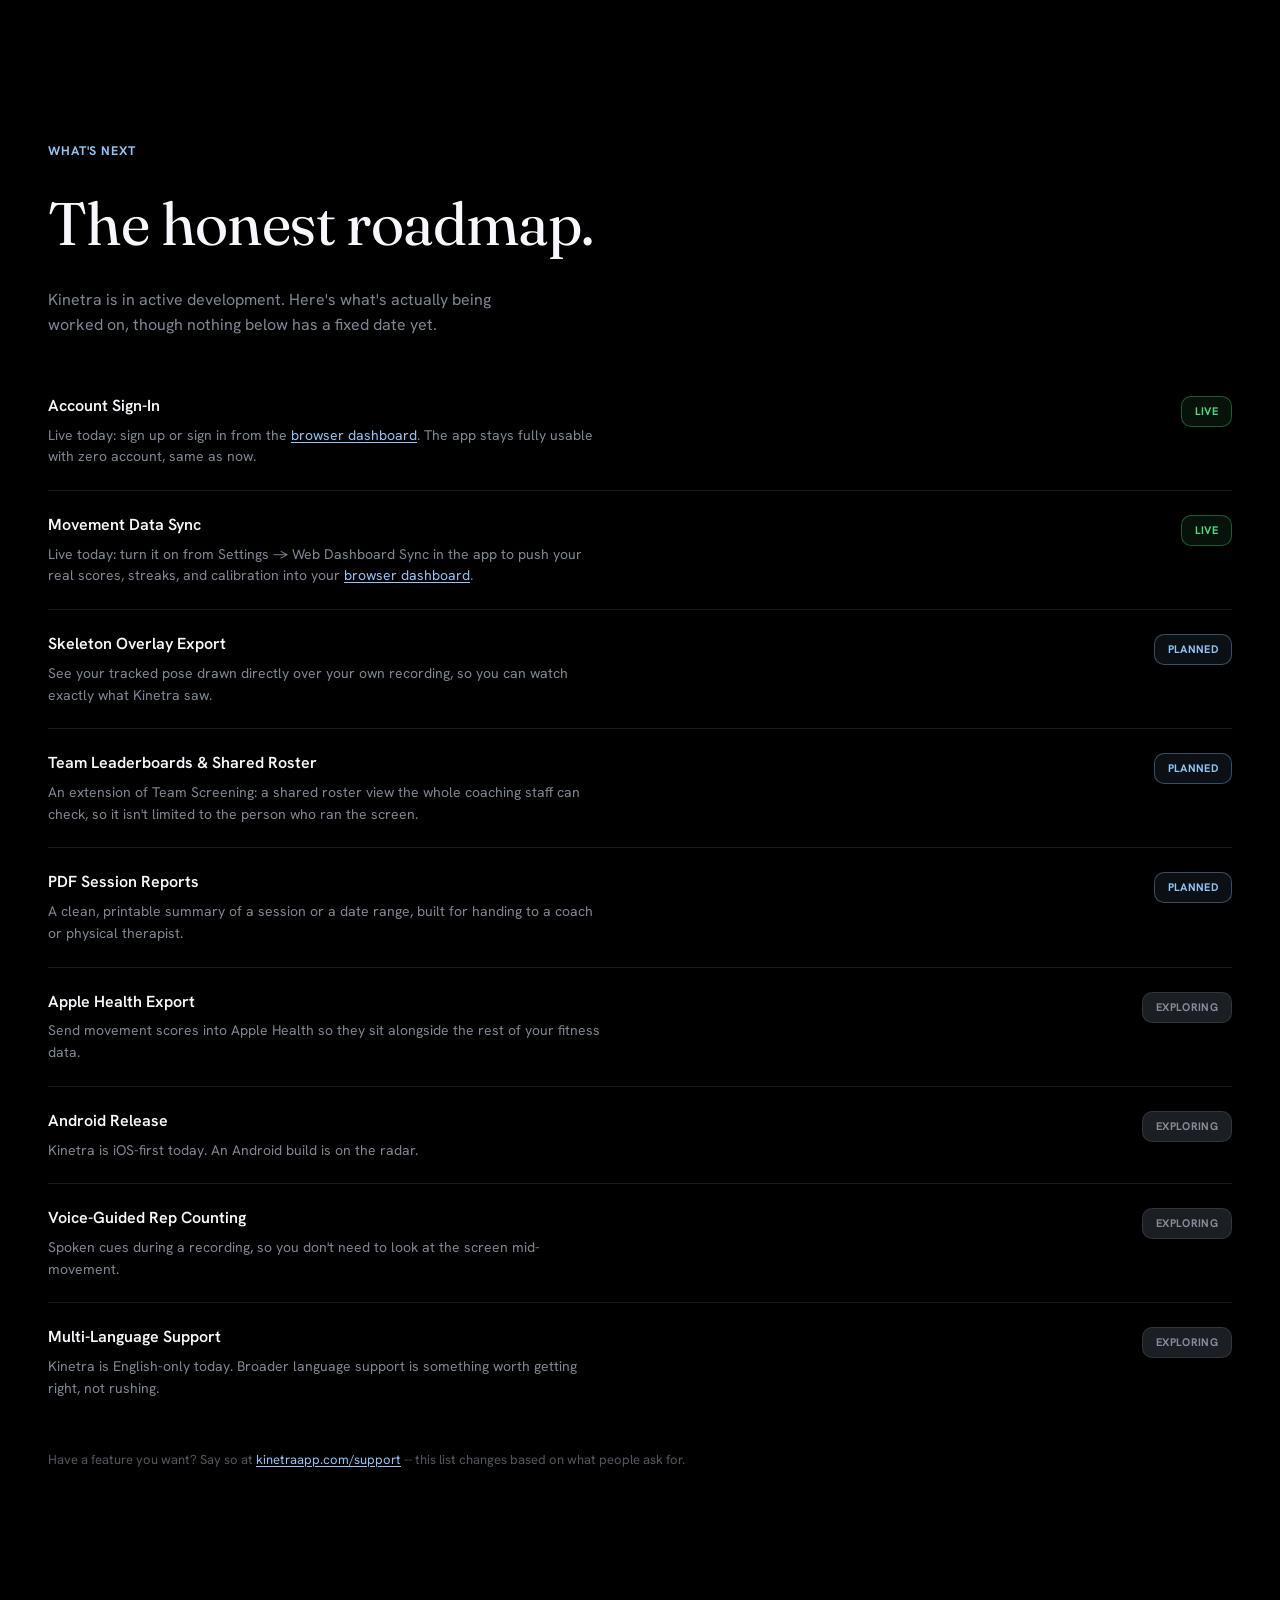
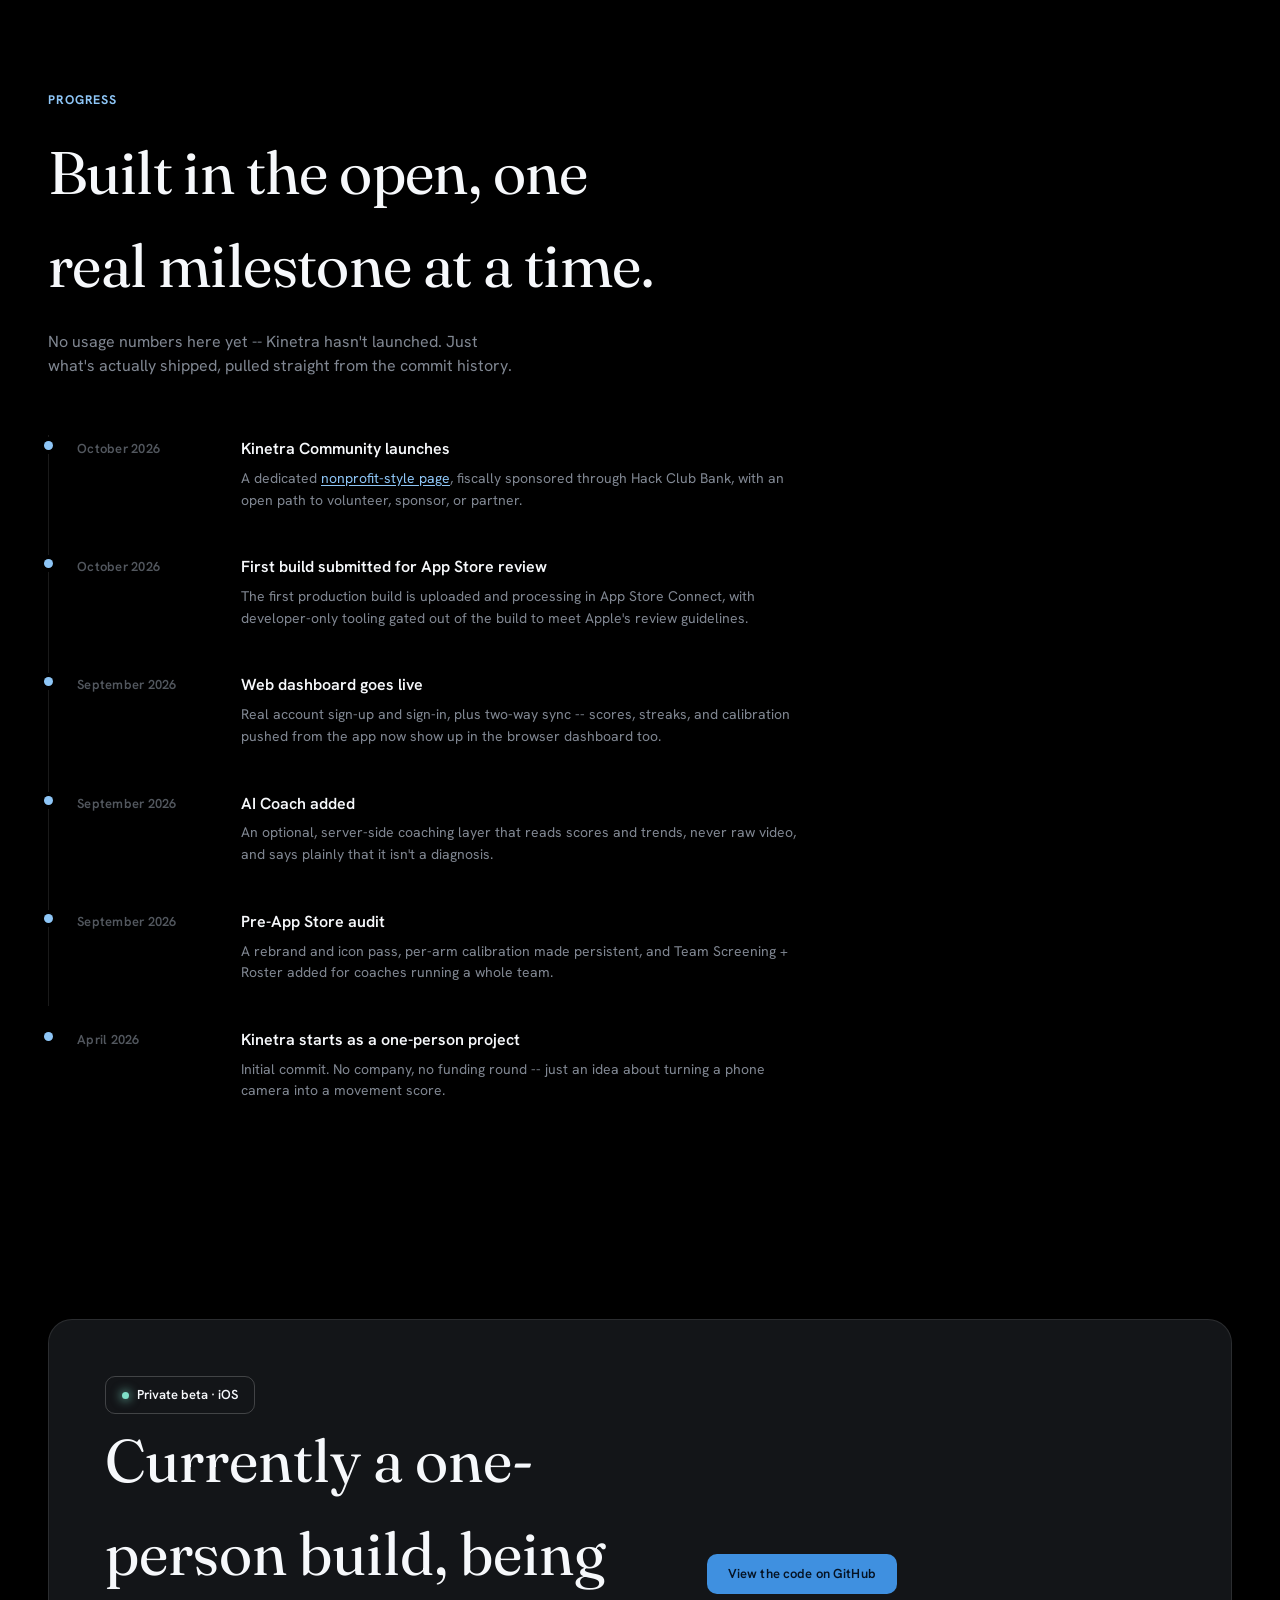
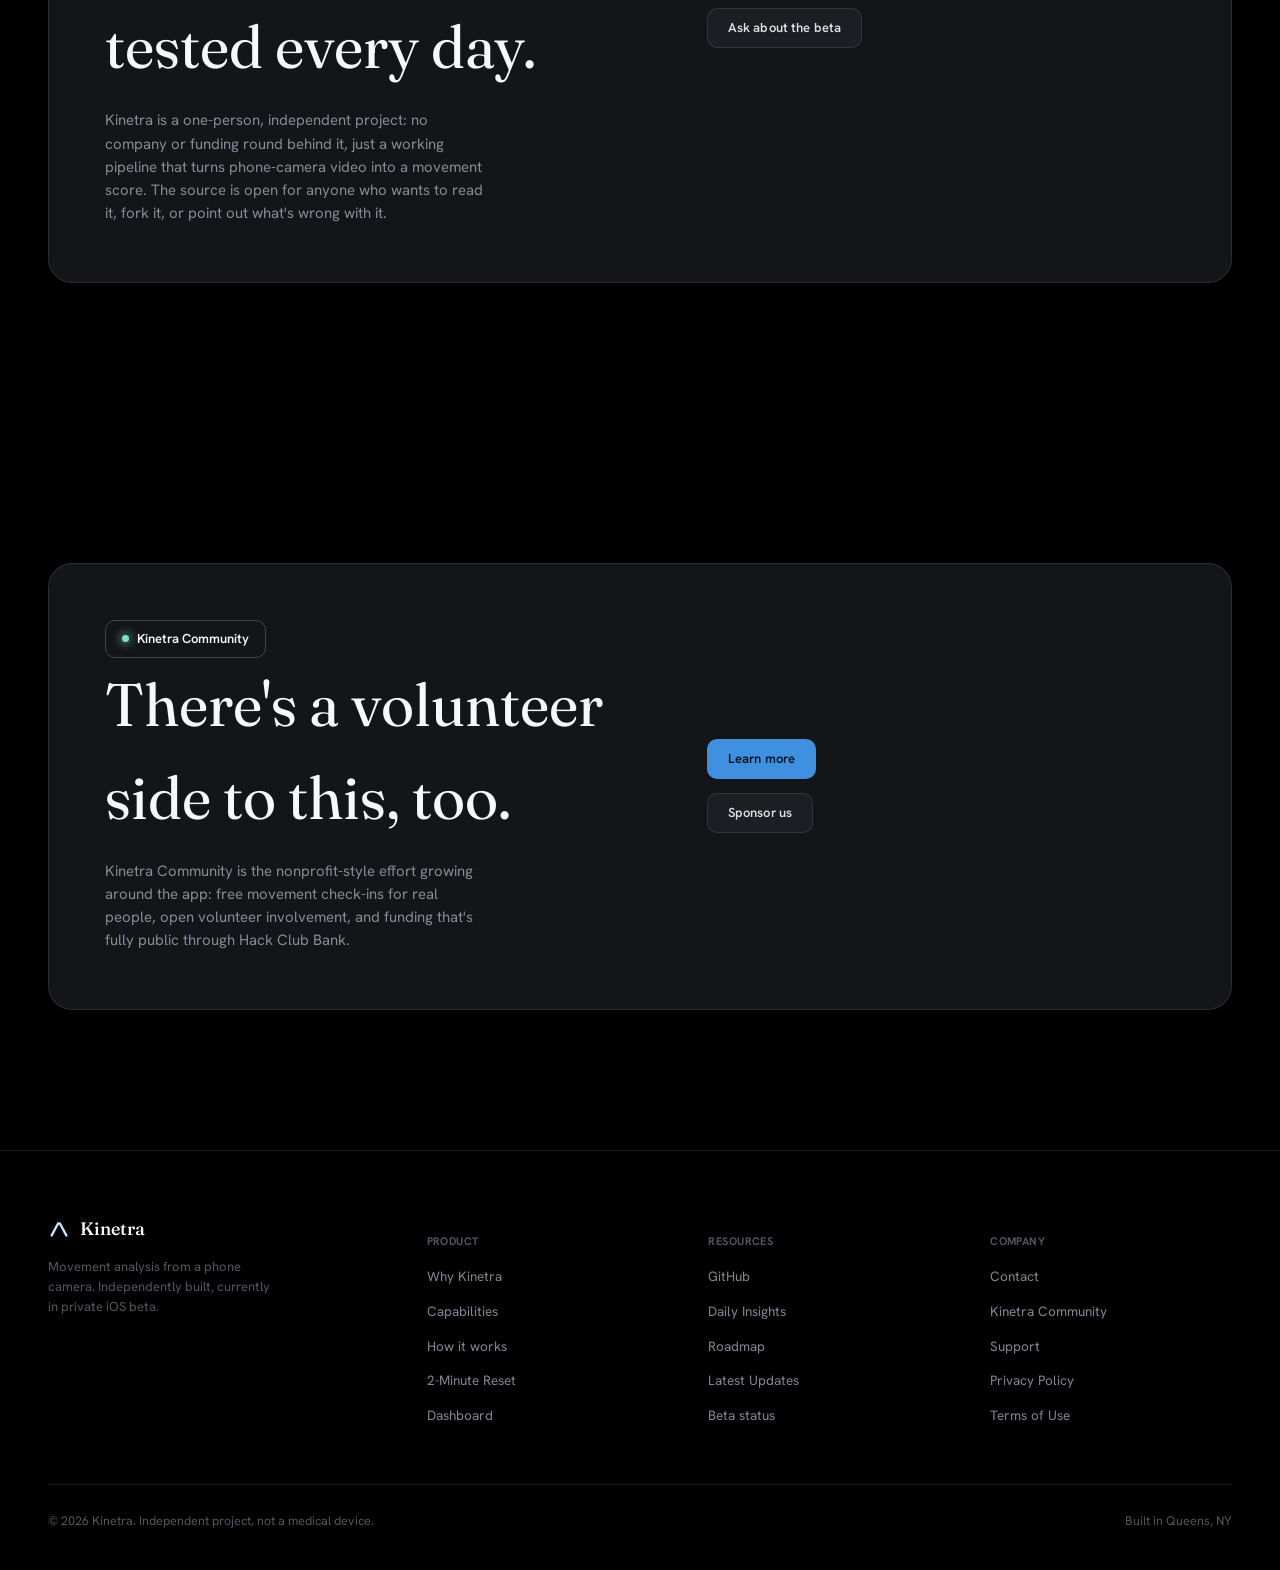
==== commit 85932849: "Add a Latest Updates timeline, inspired by OpenCap's changelog Researched opencap.ai (a comparable s" ====
--- a/index.html
+++ b/index.html
@@ -99,6 +99,7 @@
           </button>
           <div class="nav-dropdown-menu">
             <a href="#roadmap">Roadmap</a>
+            <a href="#updates">Latest Updates</a>
             <a href="#status">Status</a>
             <a href="/support">Support</a>
             <a href="/community/">Kinetra Community</a>
@@ -623,6 +624,67 @@
       </div>
     </section>
 
+    <!-- LATEST UPDATES -->
+    <section id="updates" class="tight">
+      <div class="wrap">
+        <div class="section-head reveal">
+          <span class="eyebrow">Progress</span>
+          <h2>Built in the open, one real milestone at a time.</h2>
+          <p>No usage numbers here yet -- Kinetra hasn't launched. Just what's actually shipped, pulled straight from the commit history.</p>
+        </div>
+        <div class="updates-list reveal">
+          <div class="update-row">
+            <div class="update-dot"></div>
+            <div class="update-date">October 2026</div>
+            <div>
+              <div class="update-title">Kinetra Community launches</div>
+              <p class="update-desc">A dedicated <a href="/community/" class="inline-link">nonprofit-style page</a>, fiscally sponsored through Hack Club Bank, with an open path to volunteer, sponsor, or partner.</p>
+            </div>
+          </div>
+          <div class="update-row">
+            <div class="update-dot"></div>
+            <div class="update-date">October 2026</div>
+            <div>
+              <div class="update-title">First build submitted for App Store review</div>
+              <p class="update-desc">The first production build is uploaded and processing in App Store Connect, with developer-only tooling gated out of the build to meet Apple's review guidelines.</p>
+            </div>
+          </div>
+          <div class="update-row">
+            <div class="update-dot"></div>
+            <div class="update-date">September 2026</div>
+            <div>
+              <div class="update-title">Web dashboard goes live</div>
+              <p class="update-desc">Real account sign-up and sign-in, plus two-way sync -- scores, streaks, and calibration pushed from the app now show up in the browser dashboard too.</p>
+            </div>
+          </div>
+          <div class="update-row">
+            <div class="update-dot"></div>
+            <div class="update-date">September 2026</div>
+            <div>
+              <div class="update-title">AI Coach added</div>
+              <p class="update-desc">An optional, server-side coaching layer that reads scores and trends, never raw video, and says plainly that it isn't a diagnosis.</p>
+            </div>
+          </div>
+          <div class="update-row">
+            <div class="update-dot"></div>
+            <div class="update-date">September 2026</div>
+            <div>
+              <div class="update-title">Pre-App Store audit</div>
+              <p class="update-desc">A rebrand and icon pass, per-arm calibration made persistent, and Team Screening + Roster added for coaches running a whole team.</p>
+            </div>
+          </div>
+          <div class="update-row">
+            <div class="update-dot"></div>
+            <div class="update-date">April 2026</div>
+            <div>
+              <div class="update-title">Kinetra starts as a one-person project</div>
+              <p class="update-desc">Initial commit. No company, no funding round -- just an idea about turning a phone camera into a movement score.</p>
+            </div>
+          </div>
+        </div>
+      </div>
+    </section>
+
     <!-- STATUS -->
     <section id="status">
       <div class="wrap">
@@ -696,6 +758,7 @@
             <li><a href="https://github.com/wafisharif/kinetra" target="_blank" rel="noopener">GitHub</a></li>
             <li><a href="#insights">Daily Insights</a></li>
             <li><a href="#roadmap">Roadmap</a></li>
+            <li><a href="#updates">Latest Updates</a></li>
             <li><a href="#status">Beta status</a></li>
           </ul>
         </div>
--- a/css/style.css
+++ b/css/style.css
@@ -1227,6 +1227,69 @@
 }
 
 /* ==========================================================================
+   Latest Updates (a real, dated changelog -- not a vanity metric)
+   ========================================================================== */
+.updates-list {
+  display: flex;
+  flex-direction: column;
+}
+
+.update-row {
+  position: relative;
+  display: grid;
+  grid-template-columns: 140px 1fr;
+  gap: 24px;
+  padding: 22px 0 22px 28px;
+  border-left: 1px solid var(--line-soft);
+}
+
+.update-row:first-child {
+  padding-top: 2px;
+}
+
+.update-row:last-child {
+  padding-bottom: 0;
+  border-left-color: transparent;
+}
+
+.update-dot {
+  position: absolute;
+  left: -5px;
+  top: 26px;
+  width: 9px;
+  height: 9px;
+  border-radius: 50%;
+  background: var(--brand);
+  box-shadow: 0 0 0 4px var(--surface-base);
+}
+
+.update-row:first-child .update-dot {
+  top: 6px;
+}
+
+.update-date {
+  font-size: 13px;
+  font-weight: 600;
+  color: var(--ink-faint);
+  letter-spacing: 0.02em;
+  padding-top: 2px;
+  white-space: nowrap;
+}
+
+.update-title {
+  font-size: 16px;
+  font-weight: 600;
+  color: var(--ink-strong);
+  margin-bottom: 6px;
+}
+
+.update-desc {
+  font-size: 14px;
+  color: var(--ink-muted);
+  max-width: 560px;
+}
+
+/* ==========================================================================
    Footer
    ========================================================================== */
 .site-footer {
@@ -1371,6 +1434,11 @@
 
   .roadmap-tag {
     margin-top: 0;
+  }
+
+  .update-row {
+    grid-template-columns: 1fr;
+    gap: 6px;
   }
 }
 
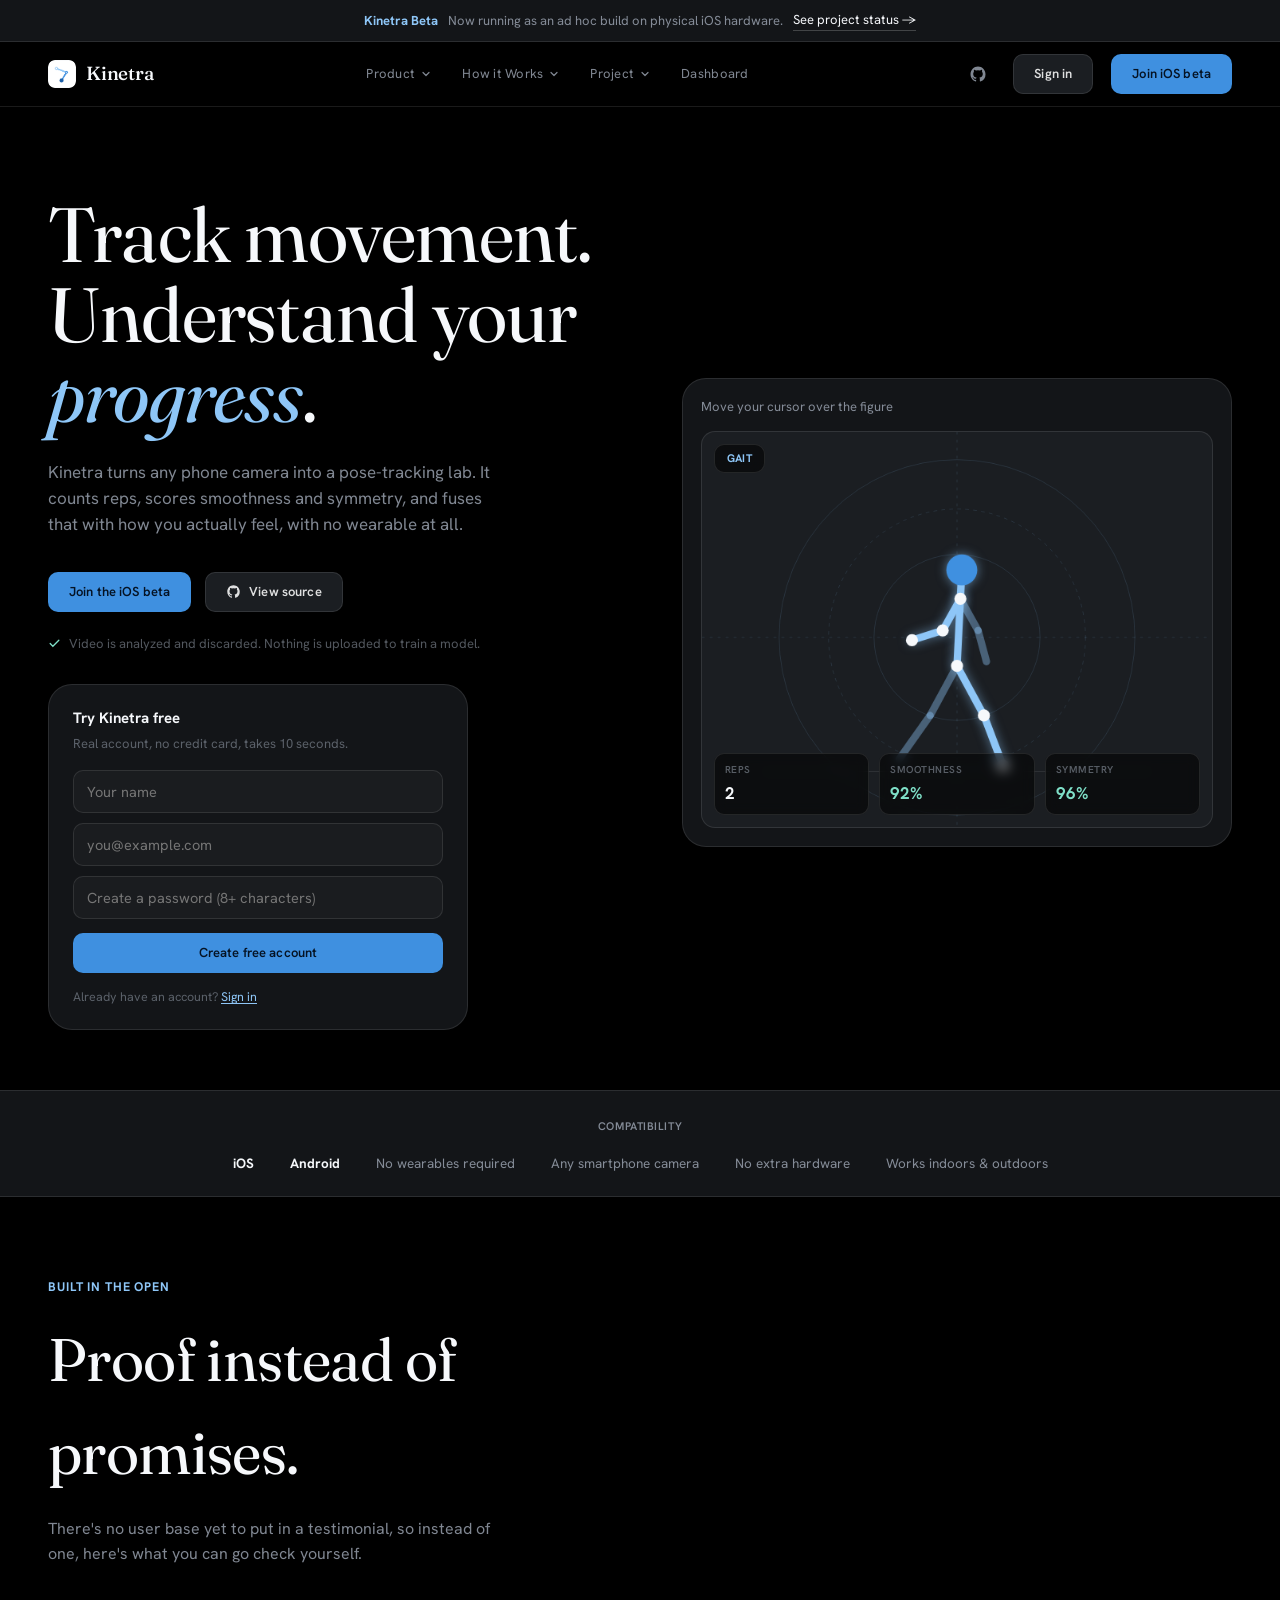
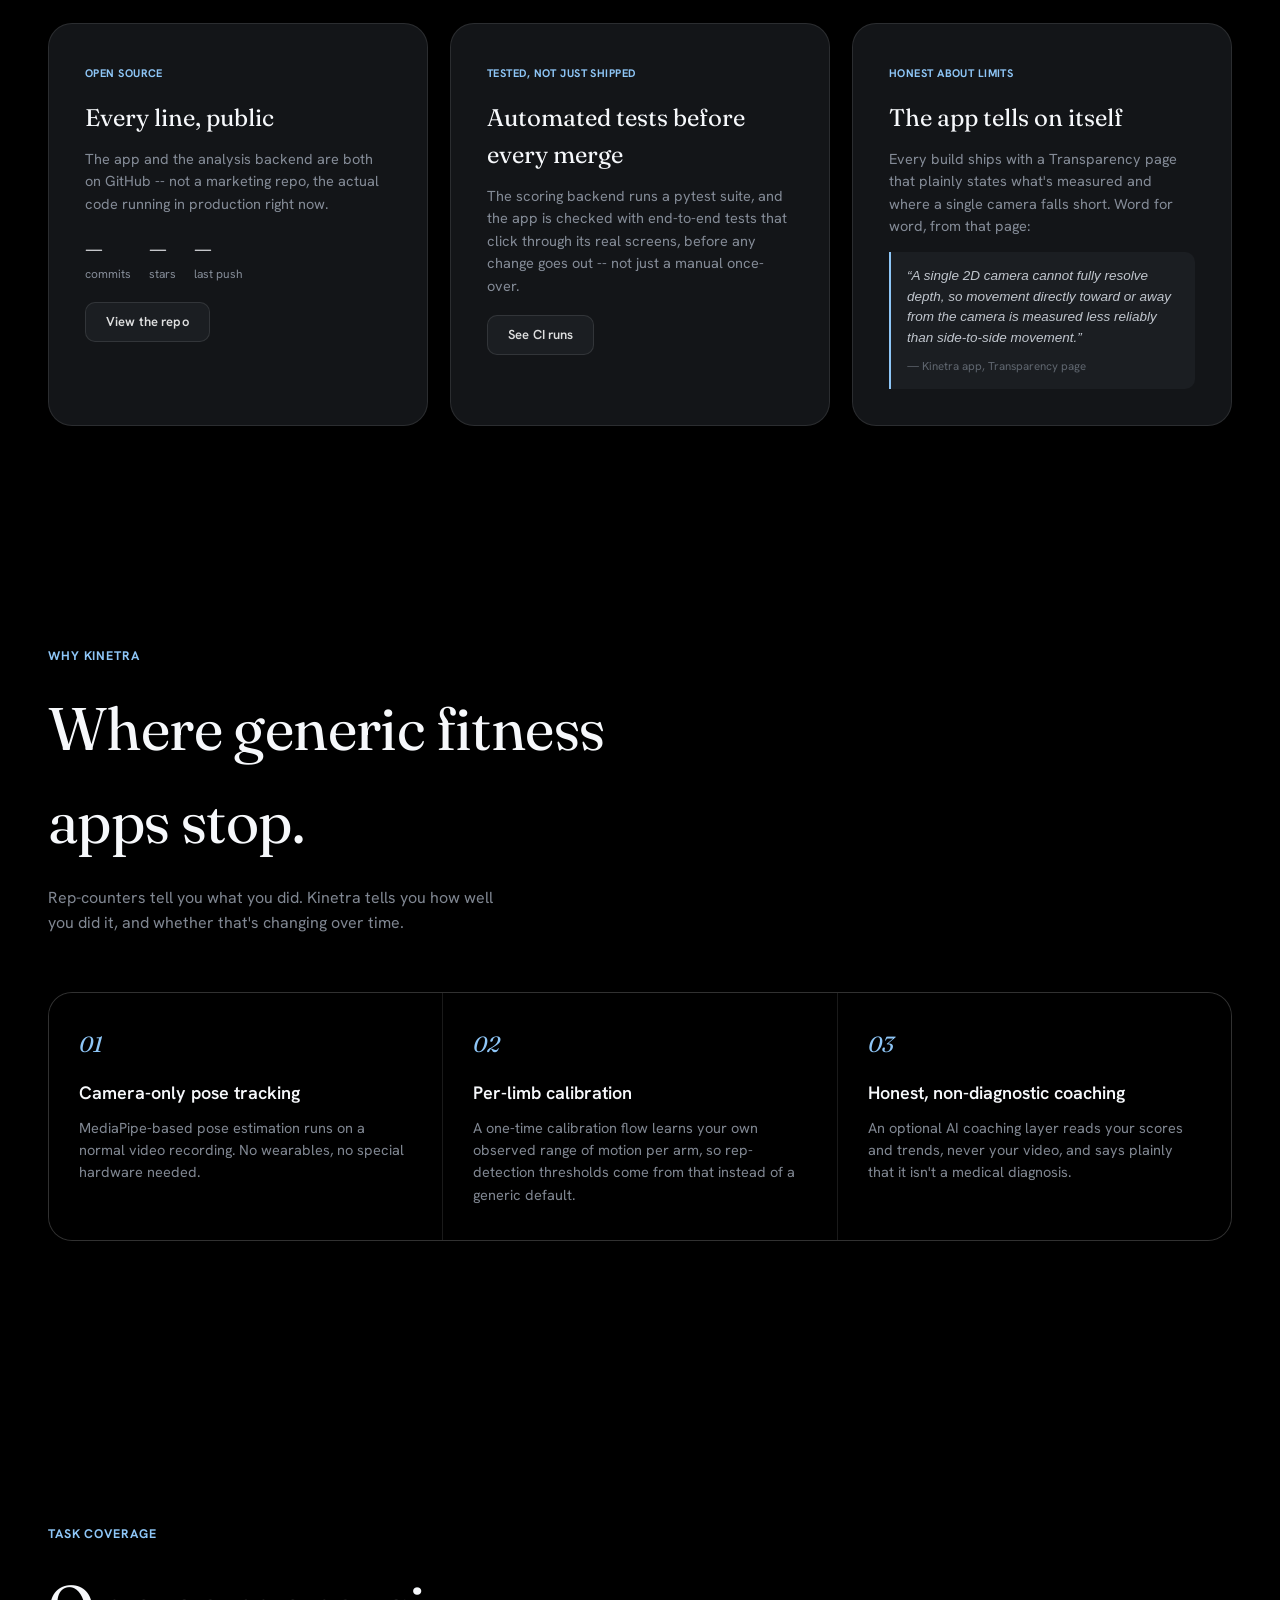
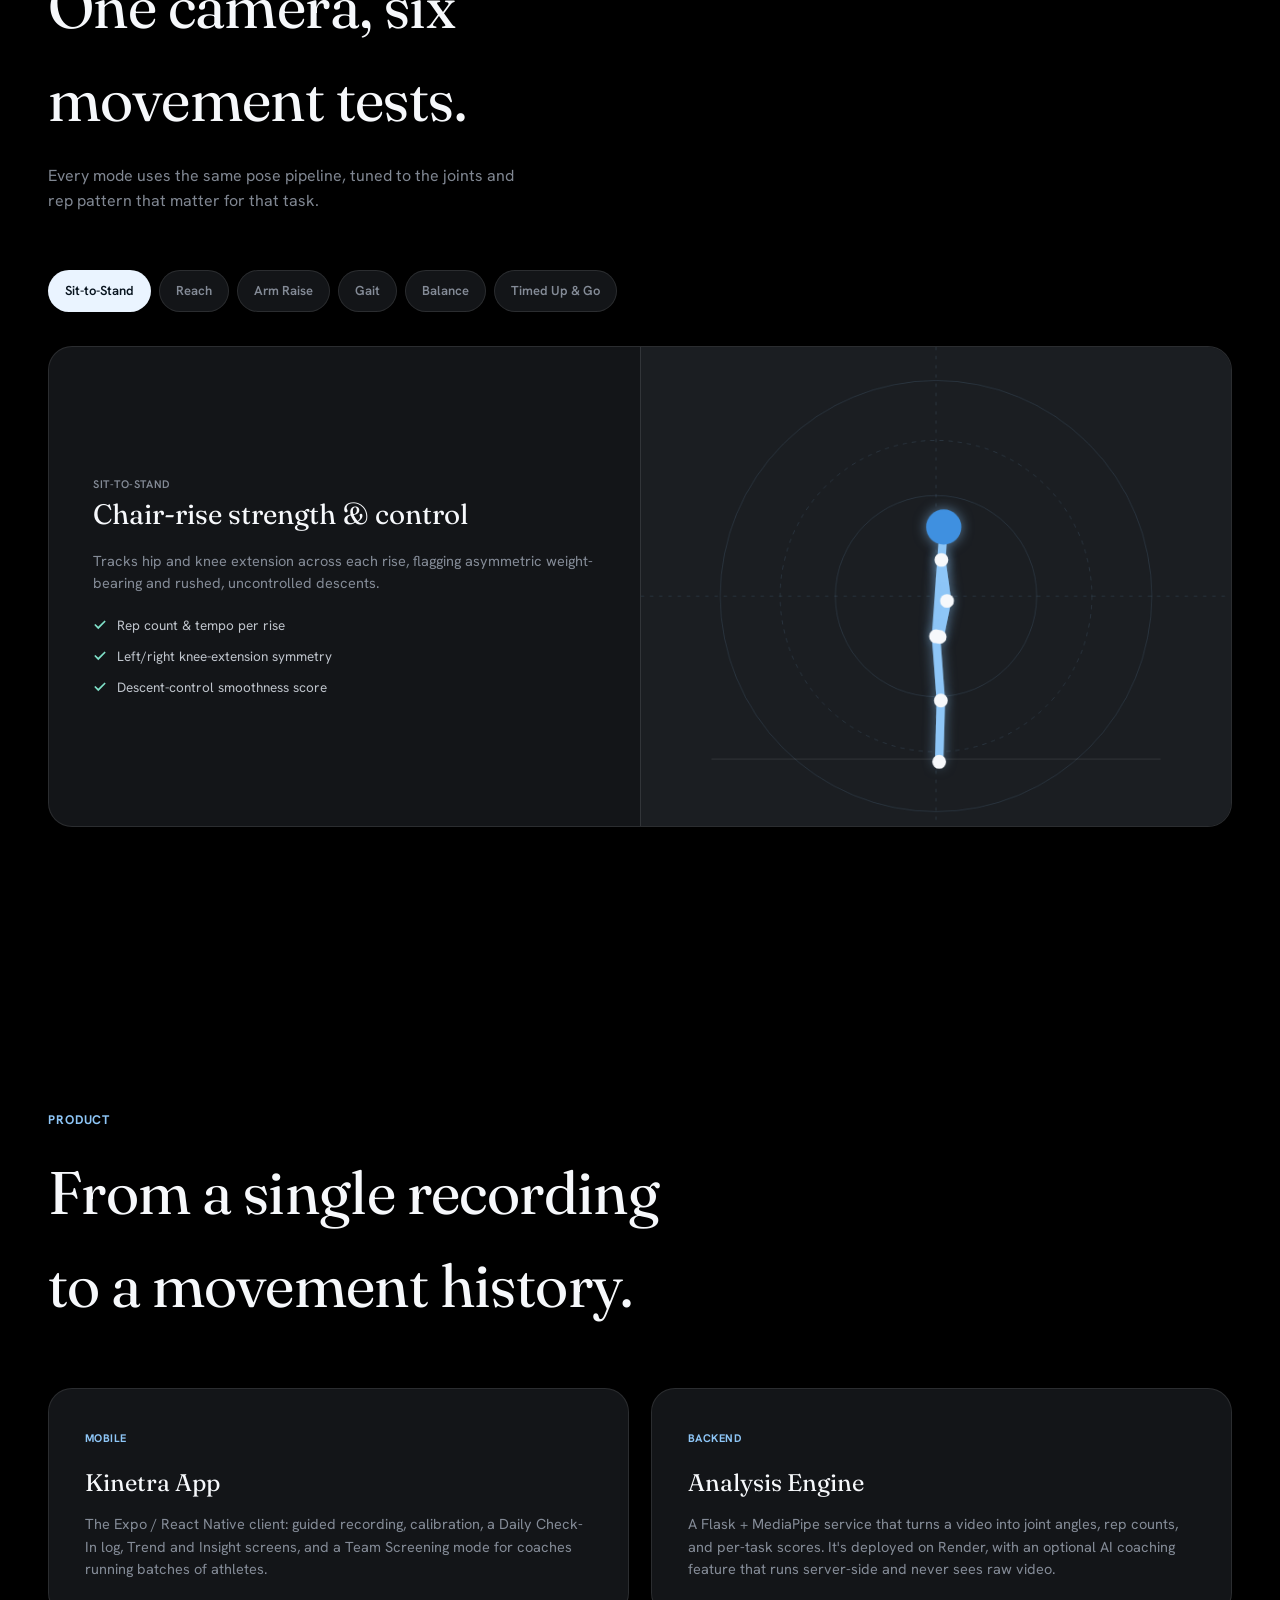
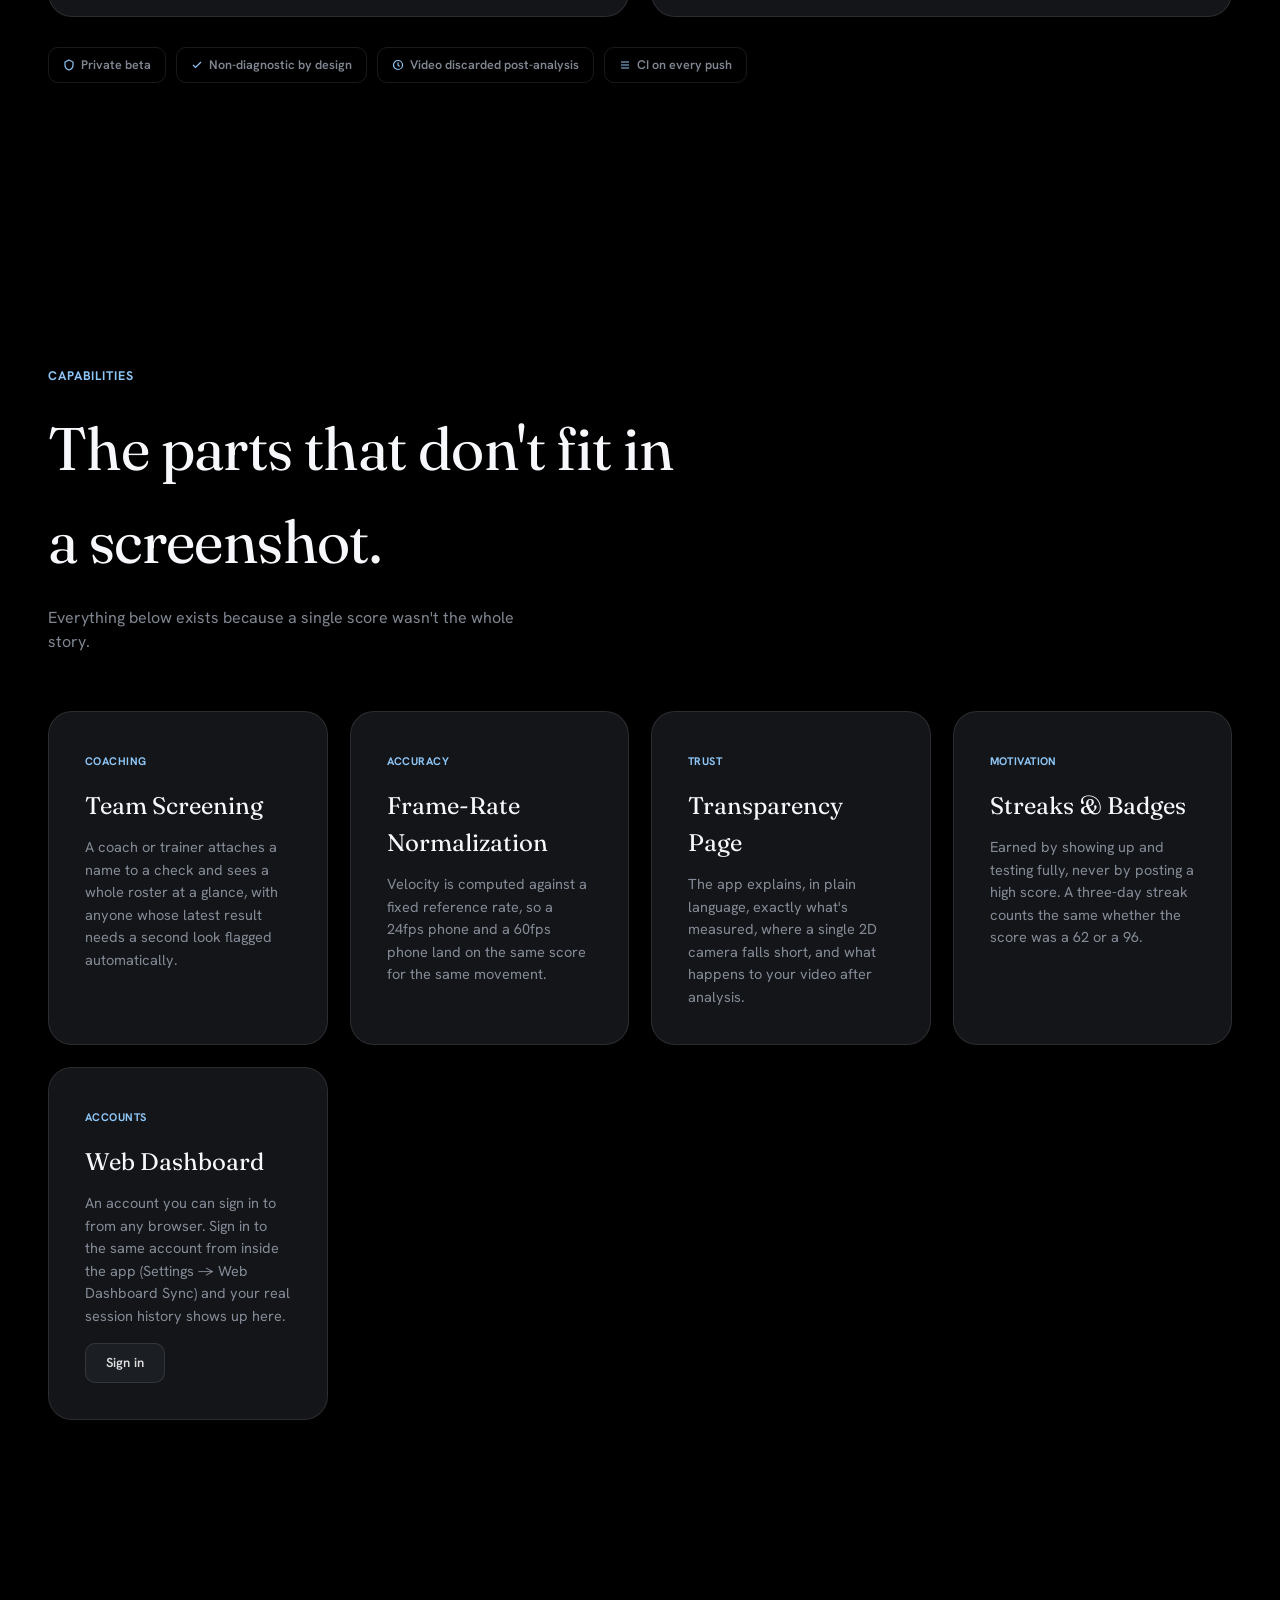
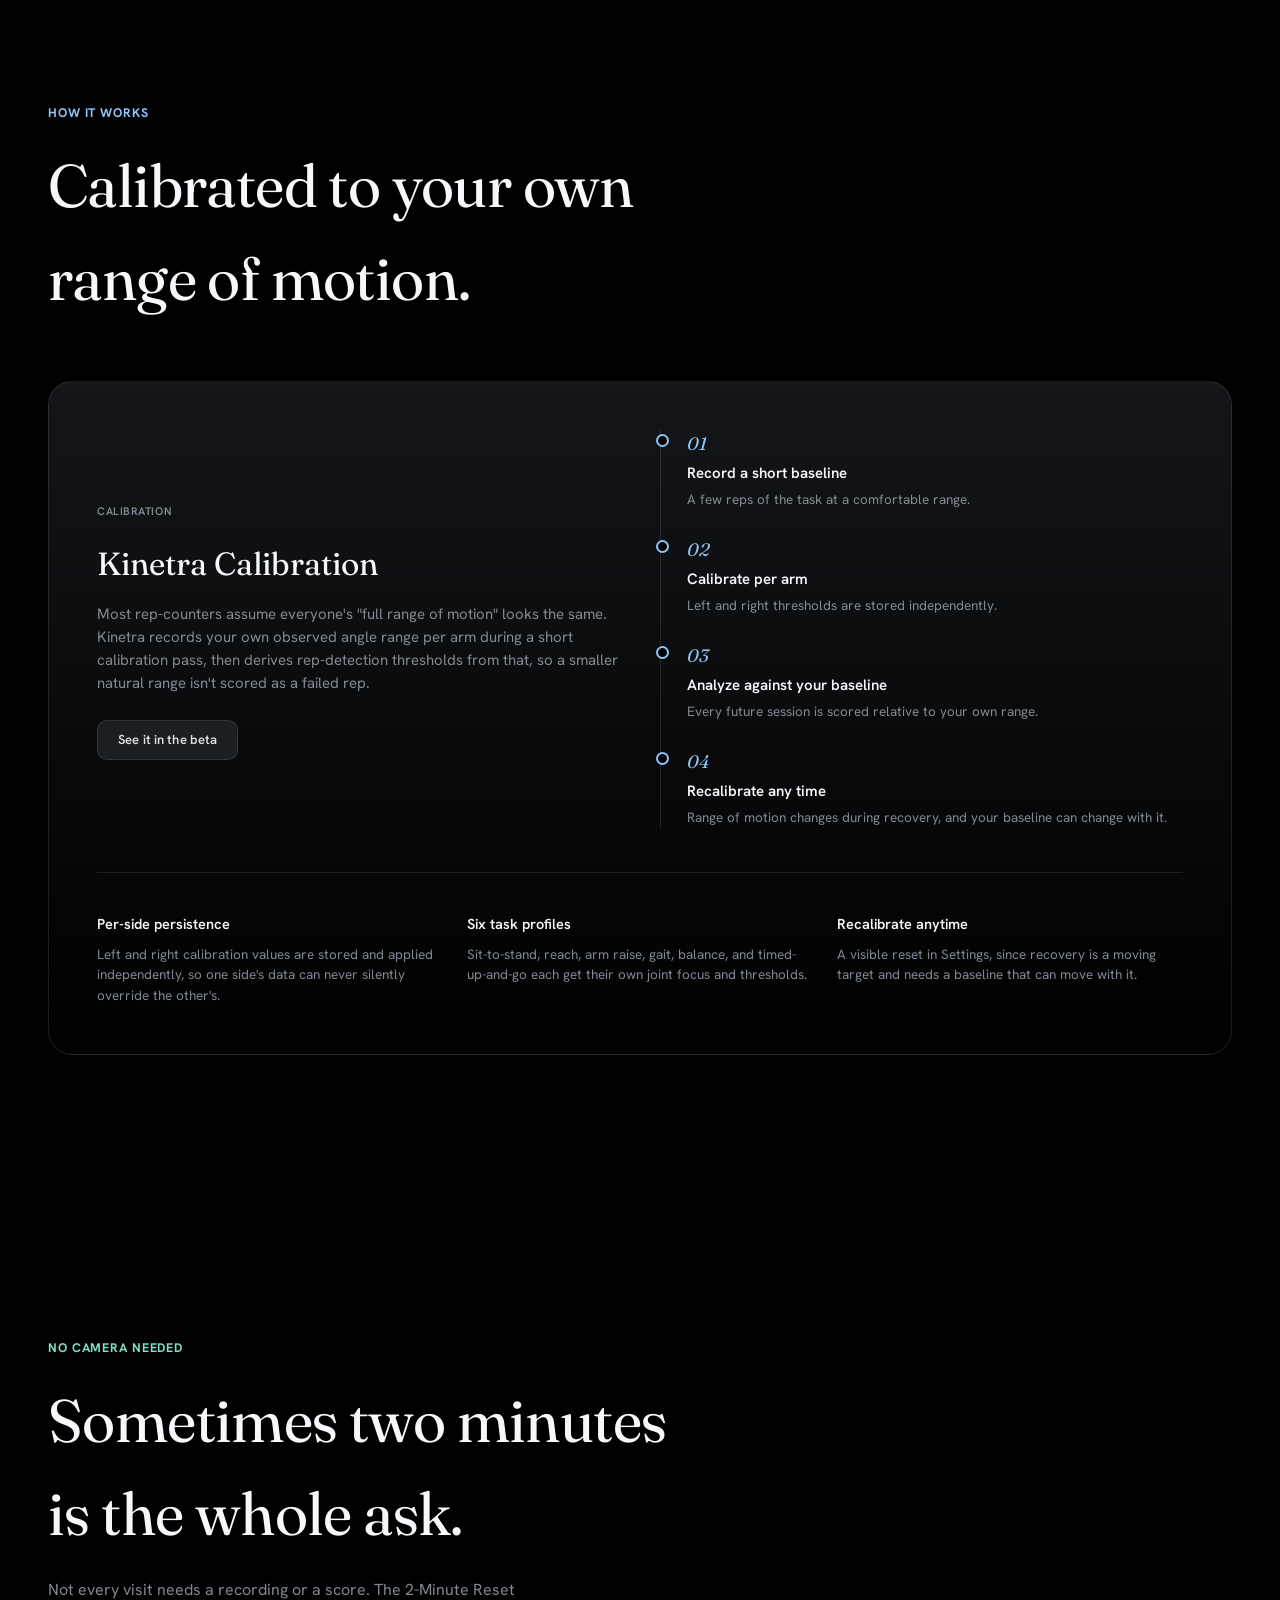
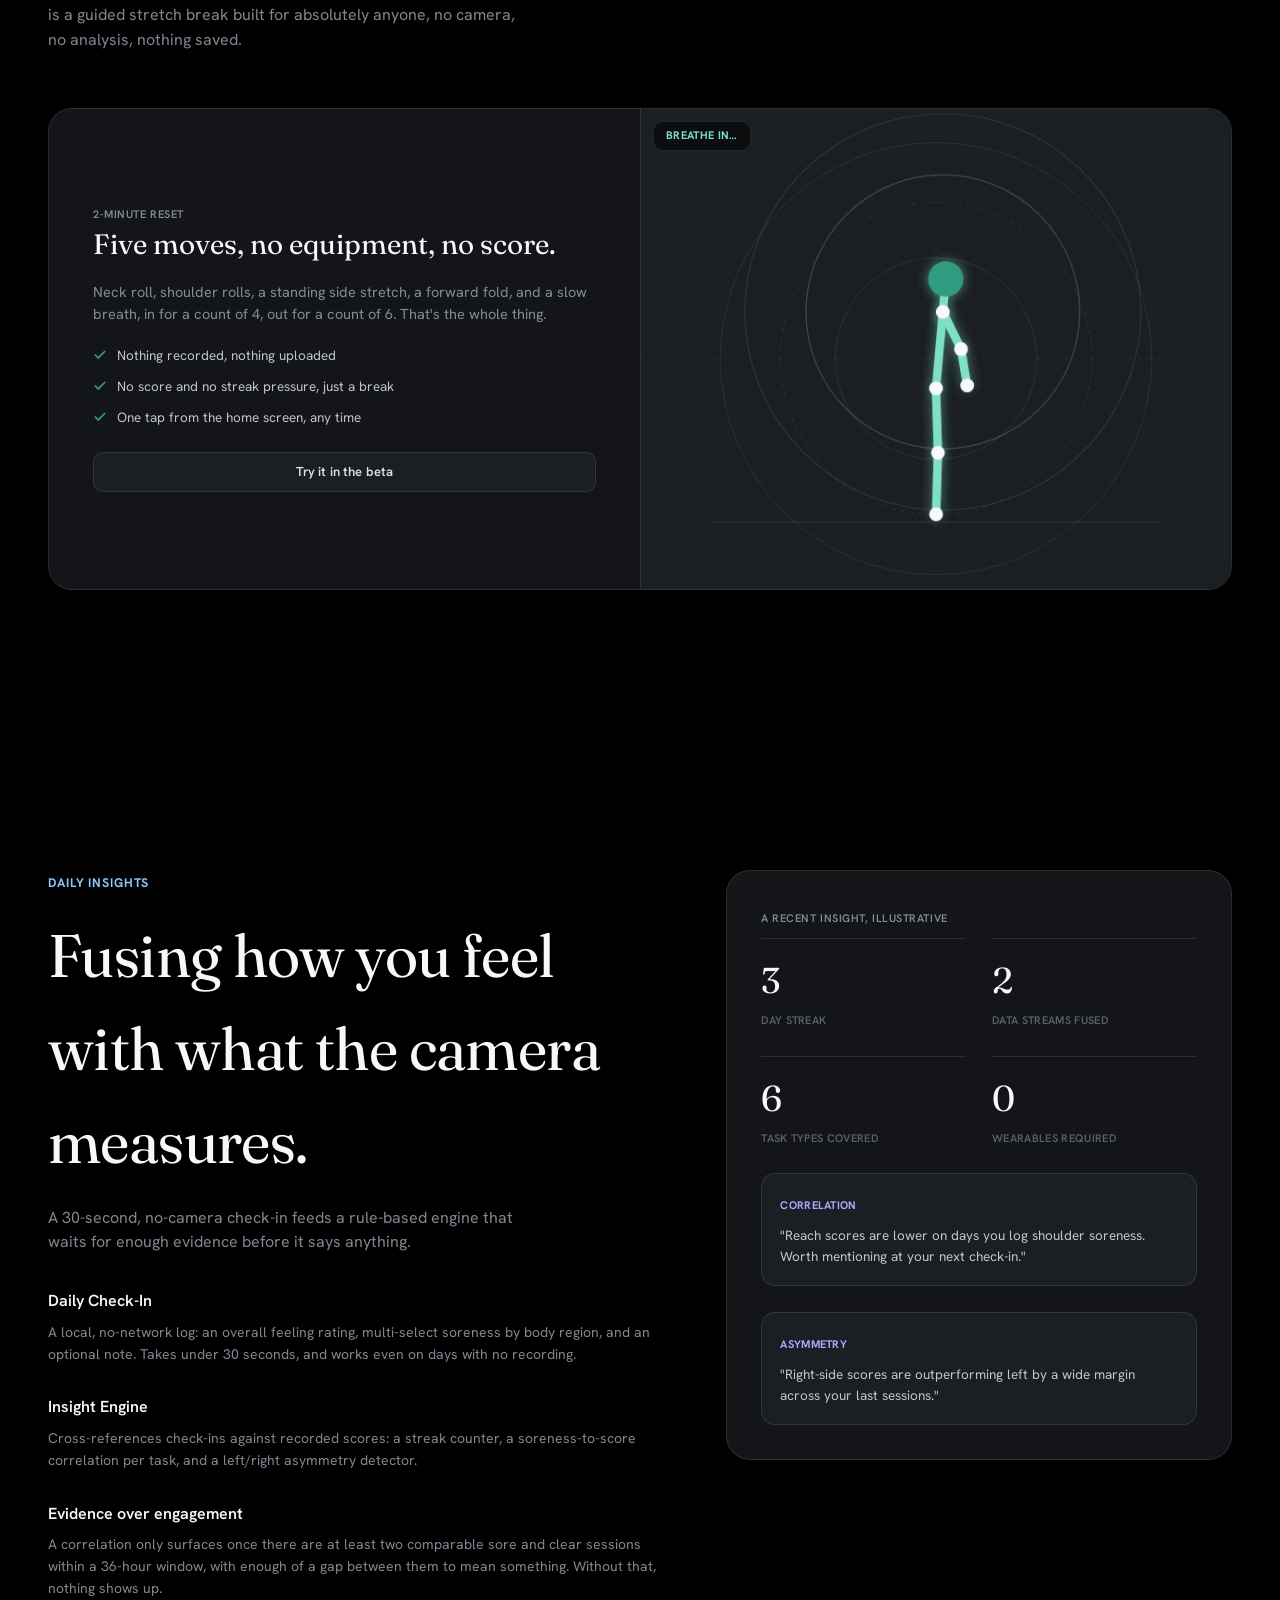
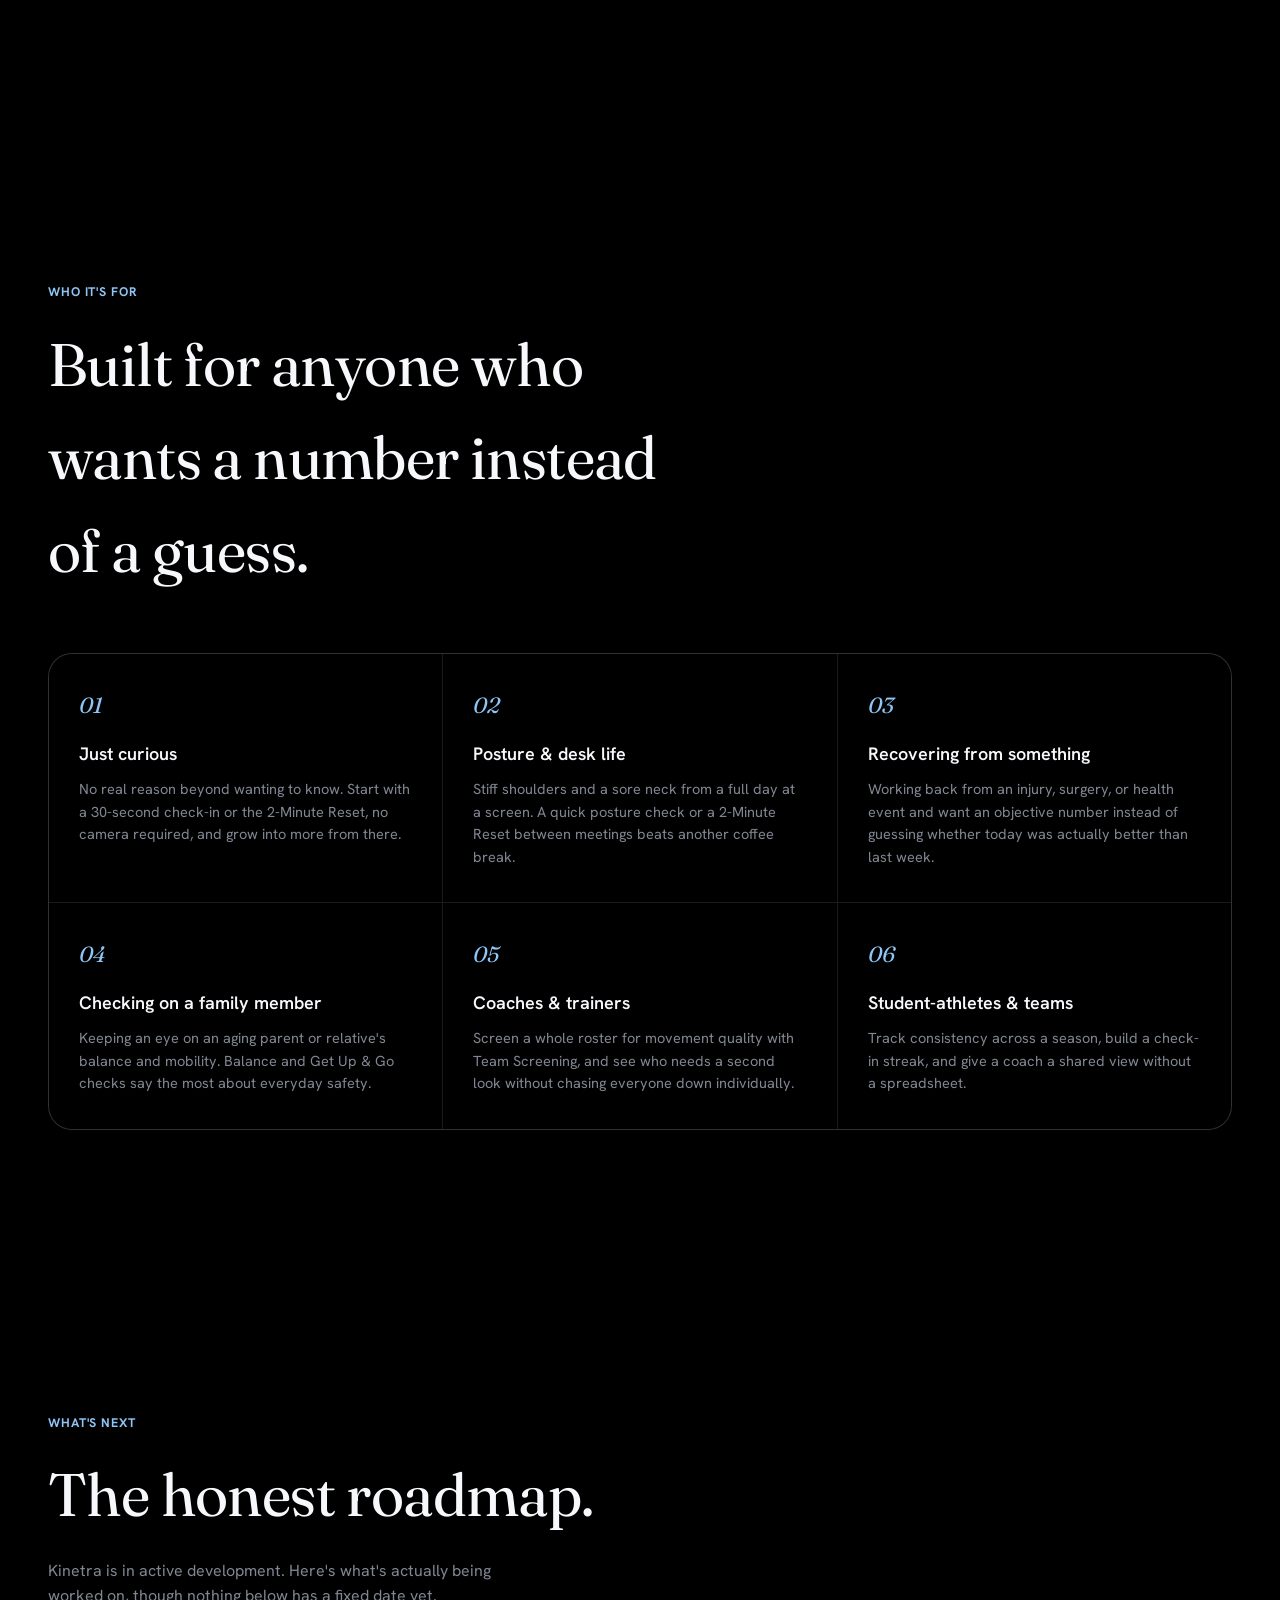
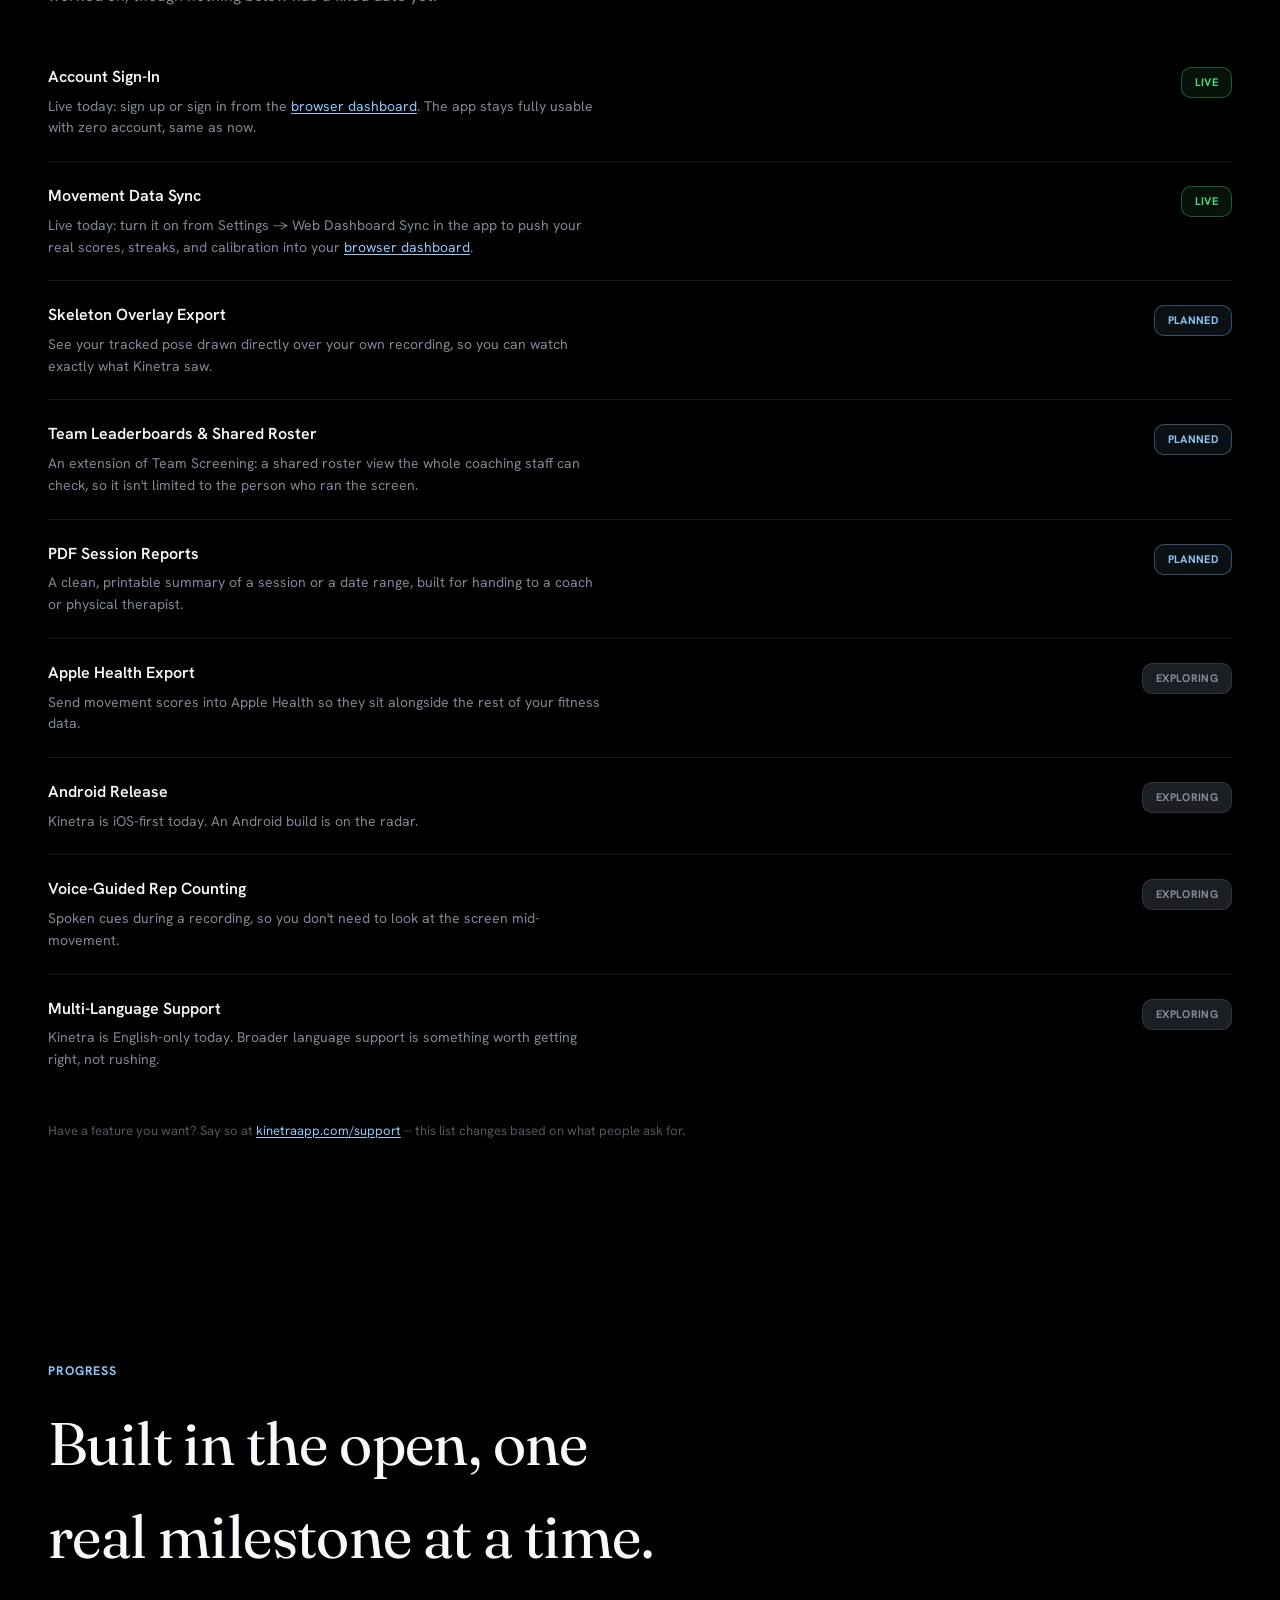
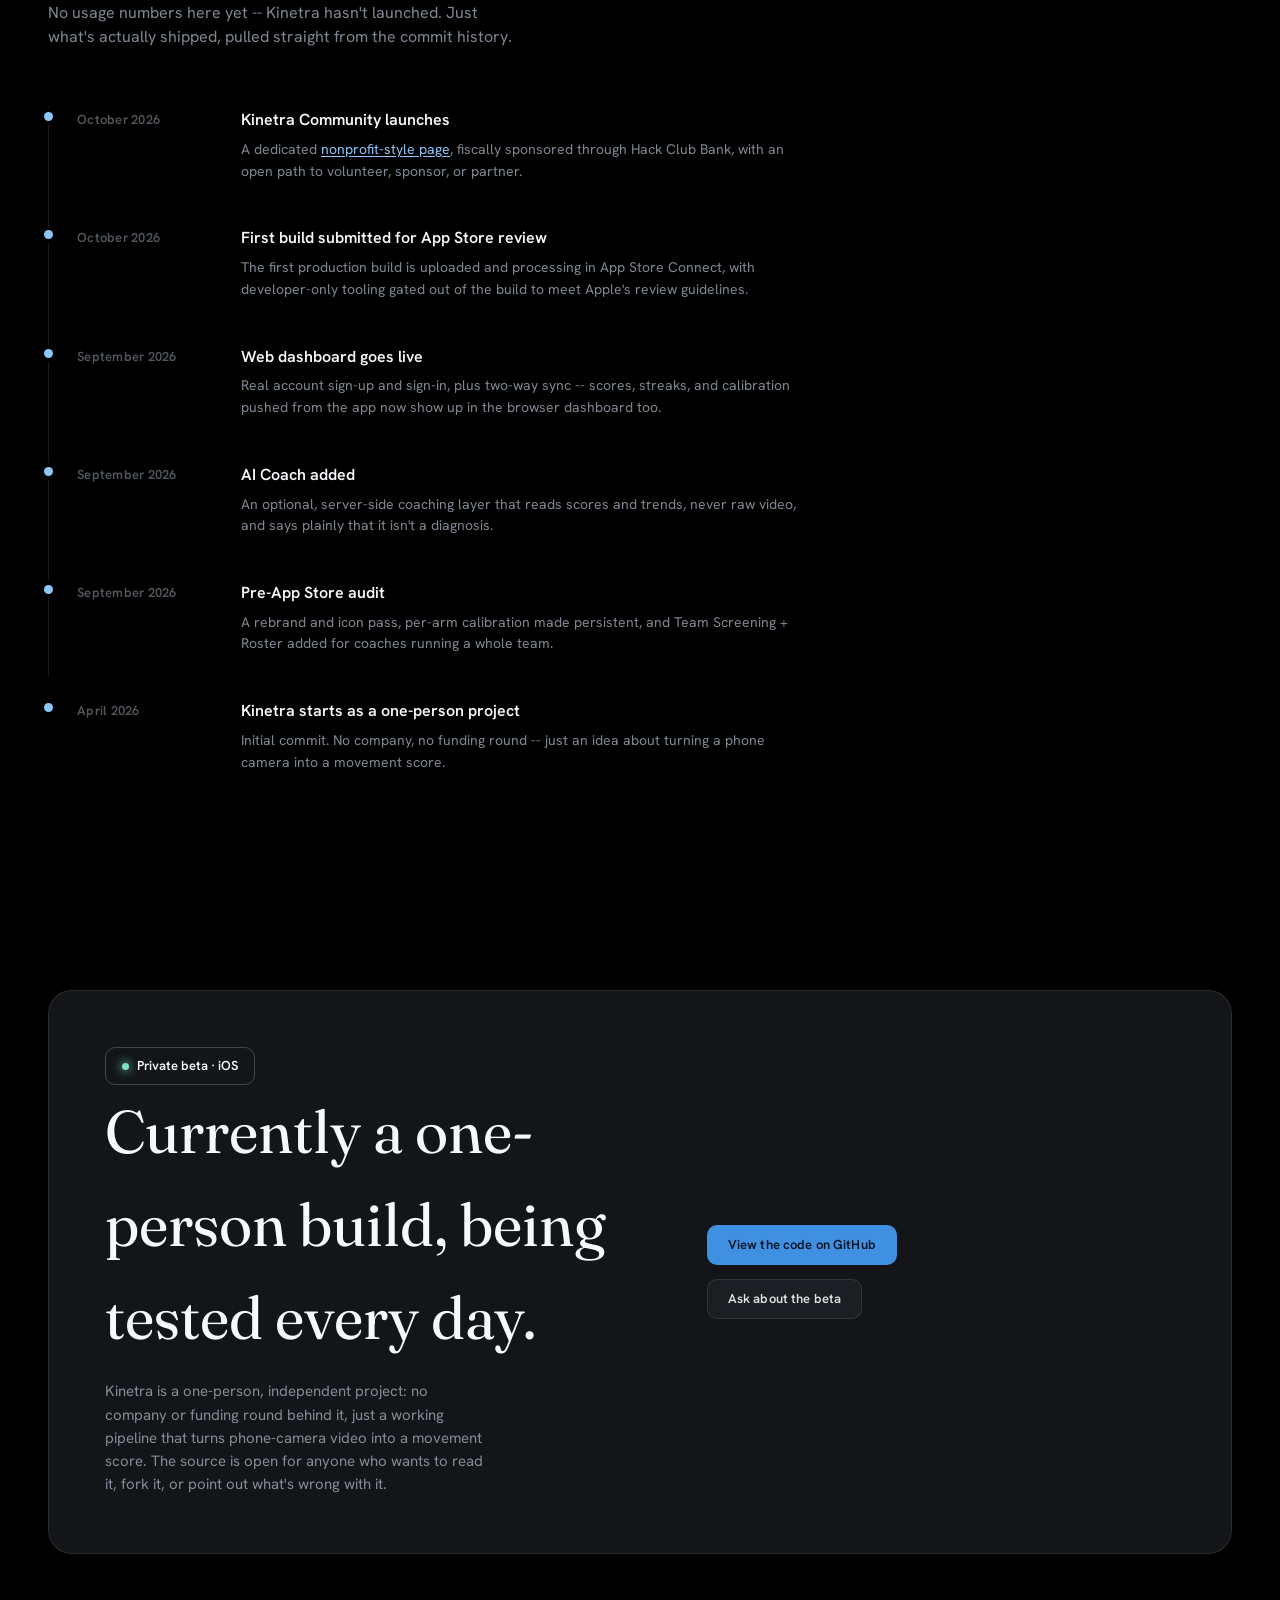
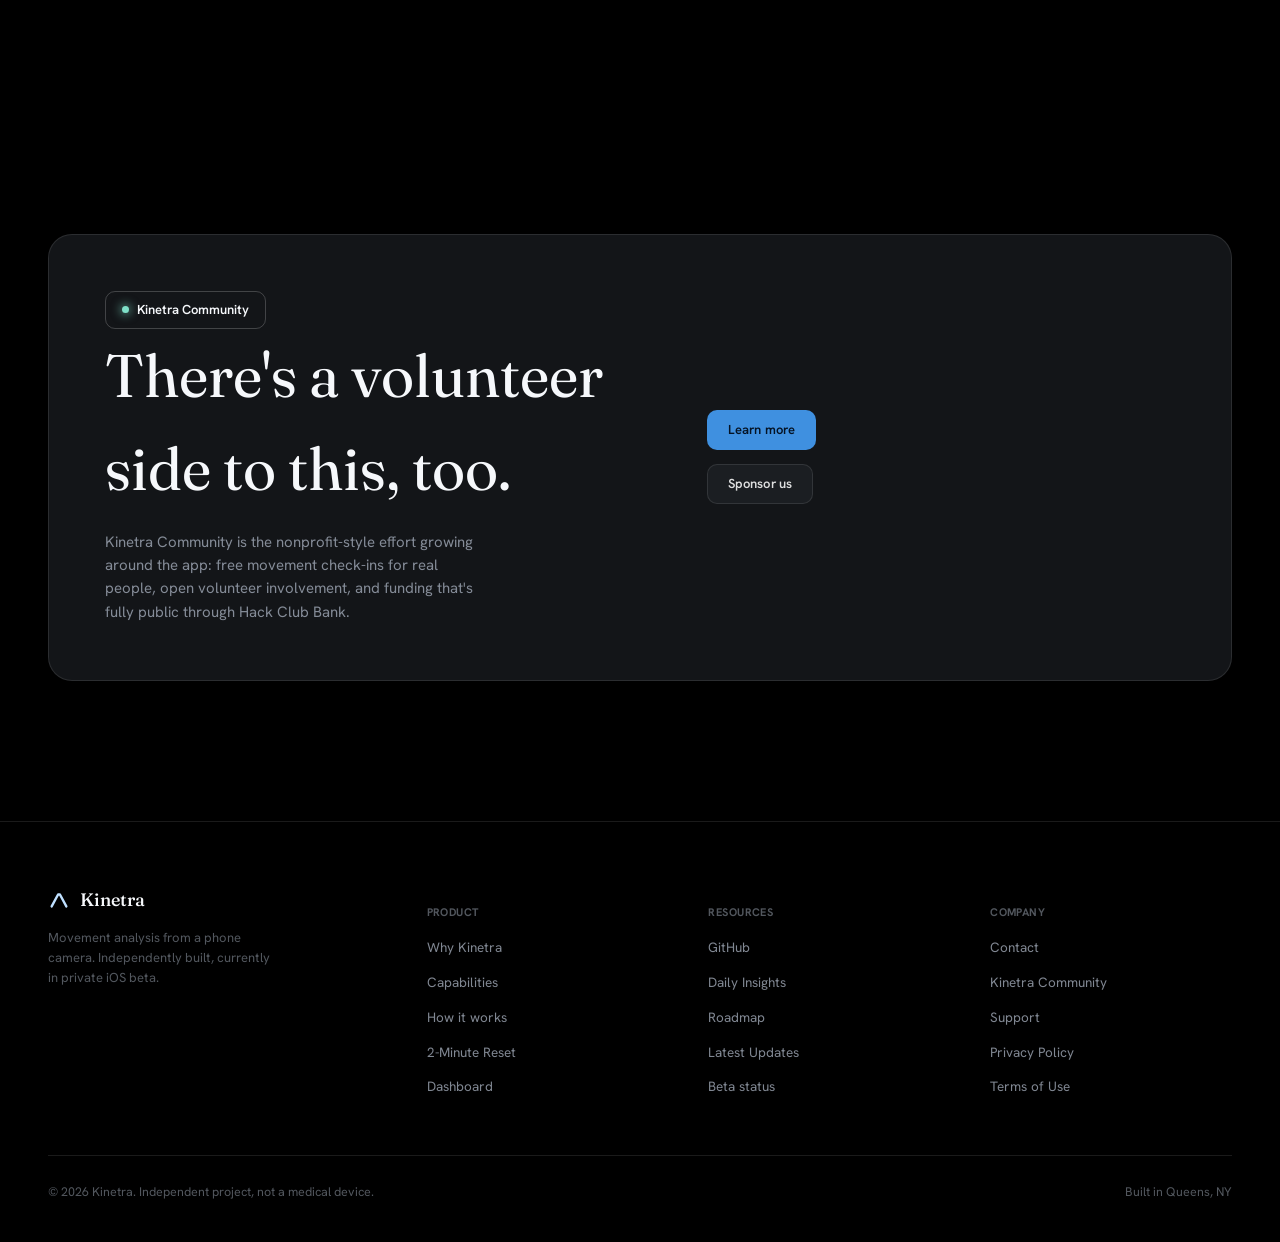
==== commit 01f2a69b: "Add a real sign-up card to the homepage hero and an honest proof section Inspired by hanzo.ai's layo" ====
--- a/index.html
+++ b/index.html
@@ -79,6 +79,7 @@
             <a href="#tasks">Task Coverage</a>
             <a href="#product">Product</a>
             <a href="#capabilities">Capabilities</a>
+            <a href="#proof">Built in the Open</a>
           </div>
         </div>
         <div class="nav-dropdown">
@@ -154,6 +155,22 @@
             </svg>
             Video is analyzed and discarded. Nothing is uploaded to train a model.
           </div>
+
+          <div class="hero-signup" id="heroSignup">
+            <div class="hero-signup-head">
+              <strong>Try Kinetra free</strong>
+              <span>Real account, no credit card, takes 10 seconds.</span>
+            </div>
+            <form id="hs-form" class="hero-signup-form">
+              <input id="hs-name" type="text" autocomplete="name" placeholder="Your name" aria-label="Name" required />
+              <input id="hs-email" type="email" autocomplete="email" placeholder="you@example.com" aria-label="Email" required />
+              <input id="hs-password" type="password" autocomplete="new-password" placeholder="Create a password (8+ characters)" aria-label="Password" required />
+              <button type="submit" class="btn btn-primary" id="hs-submit">Create free account</button>
+            </form>
+            <div class="hero-signup-error" id="hs-error"></div>
+            <div class="hero-signup-success" id="hs-success"></div>
+            <div class="hero-signup-note" id="hs-note">Already have an account? <a href="/dashboard/" class="inline-link">Sign in</a></div>
+          </div>
         </div>
 
         <div class="demo-panel reveal">
@@ -194,6 +211,45 @@
         <span>Works indoors &amp; outdoors</span>
       </div>
     </div>
+
+    <!-- PROOF -->
+    <section id="proof" class="tight">
+      <div class="wrap">
+        <div class="section-head reveal">
+          <span class="eyebrow">Built in the Open</span>
+          <h2>Proof instead of promises.</h2>
+          <p>There's no user base yet to put in a testimonial, so instead of one, here's what you can go check yourself.</p>
+        </div>
+        <div class="proof-grid">
+          <div class="product-card reveal">
+            <span class="tag">Open source</span>
+            <h3>Every line, public</h3>
+            <p>The app and the analysis backend are both on GitHub -- not a marketing repo, the actual code running in production right now.</p>
+            <div class="proof-card-meta">
+              <div class="proof-stat"><strong id="ghCommits">&mdash;</strong>commits</div>
+              <div class="proof-stat"><strong id="ghStars">&mdash;</strong>stars</div>
+              <div class="proof-stat"><strong id="ghUpdated">&mdash;</strong>last push</div>
+            </div>
+            <a class="btn btn-secondary" href="https://github.com/wafisharif/kinetra" target="_blank" rel="noopener" style="margin-top:18px;">View the repo</a>
+          </div>
+          <div class="product-card reveal">
+            <span class="tag">Tested, not just shipped</span>
+            <h3>Automated tests before every merge</h3>
+            <p>The scoring backend runs a pytest suite, and the app is checked with end-to-end tests that click through its real screens, before any change goes out -- not just a manual once-over.</p>
+            <a class="btn btn-secondary" href="https://github.com/wafisharif/kinetra/actions" target="_blank" rel="noopener" style="margin-top:18px;">See CI runs</a>
+          </div>
+          <div class="product-card reveal">
+            <span class="tag">Honest about limits</span>
+            <h3>The app tells on itself</h3>
+            <p>Every build ships with a Transparency page that plainly states what's measured and where a single camera falls short. Word for word, from that page:</p>
+            <blockquote class="proof-quote">
+              &ldquo;A single 2D camera cannot fully resolve depth, so movement directly toward or away from the camera is measured less reliably than side-to-side movement.&rdquo;
+              <cite>&mdash; Kinetra app, Transparency page</cite>
+            </blockquote>
+          </div>
+        </div>
+      </div>
+    </section>
 
     <!-- WHY KINETRA -->
     <section id="why">
@@ -782,6 +838,7 @@
 
   <script src="js/nav.js"></script>
   <script src="js/main.js"></script>
+  <script src="js/home-signup.js"></script>
 </body>
 
 </html>
--- a/css/style.css
+++ b/css/style.css
@@ -614,6 +614,149 @@
 }
 
 /* ==========================================================================
+   Hero sign-up card -- a real account-creation form, front and center in
+   the hero rather than tucked behind the "Sign in" nav link. Posts straight
+   to the same backend and localStorage keys the dashboard page uses (see
+   js/home-signup.js), so finishing it here drops you into an already
+   signed-in dashboard, no second login required.
+   ========================================================================== */
+.hero-signup {
+  margin-top: 30px;
+  max-width: 420px;
+  background: var(--surface-1);
+  border: 1px solid var(--line-soft);
+  border-radius: var(--radius-card-lg);
+  padding: 22px 24px;
+}
+
+.hero-signup-head {
+  display: flex;
+  flex-direction: column;
+  gap: 4px;
+  margin-bottom: 16px;
+}
+
+.hero-signup-head strong {
+  font-size: 15px;
+  color: var(--ink-strong);
+  font-weight: 700;
+}
+
+.hero-signup-head span {
+  font-size: 13px;
+  color: var(--ink-faint);
+}
+
+.hero-signup-form {
+  display: flex;
+  flex-direction: column;
+  gap: 10px;
+}
+
+.hero-signup-form input {
+  box-sizing: border-box;
+  width: 100%;
+  background: rgba(255, 255, 255, 0.03);
+  border: 1px solid var(--line-soft);
+  border-radius: var(--radius-control);
+  padding: 11px 13px;
+  color: var(--ink-strong);
+  font-size: 14.5px;
+  font-family: var(--font-body);
+}
+
+.hero-signup-form input:focus {
+  outline: 2px solid var(--brand);
+  outline-offset: 1px;
+}
+
+.hero-signup-form .btn {
+  width: 100%;
+  margin-top: 4px;
+}
+
+.hero-signup-form .btn:disabled {
+  opacity: 0.6;
+  cursor: default;
+}
+
+.hero-signup-error,
+.hero-signup-success {
+  display: none;
+  margin-top: 12px;
+  border-radius: 8px;
+  padding: 10px 12px;
+  font-size: 13px;
+}
+
+.hero-signup-error {
+  color: #fca5a5;
+  background: rgba(220, 38, 38, 0.1);
+  border: 1px solid rgba(220, 38, 38, 0.3);
+}
+
+.hero-signup-success {
+  color: #86efac;
+  background: rgba(34, 197, 94, 0.1);
+  border: 1px solid rgba(34, 197, 94, 0.3);
+}
+
+.hero-signup-note {
+  margin-top: 14px;
+  font-size: 12.5px;
+  color: var(--ink-faint);
+}
+
+/* ==========================================================================
+   Proof / "built in the open" section (reuses .product-card)
+   ========================================================================== */
+.proof-grid {
+  display: grid;
+  grid-template-columns: repeat(3, 1fr);
+  gap: 22px;
+}
+
+.proof-card-meta {
+  margin-top: 16px;
+  display: flex;
+  gap: 18px;
+  flex-wrap: wrap;
+}
+
+.proof-stat {
+  font-size: 12px;
+  color: var(--ink-muted);
+}
+
+.proof-stat strong {
+  display: block;
+  font-family: var(--font-display);
+  font-size: 22px;
+  font-weight: 400;
+  color: var(--ink-strong);
+  font-variant-numeric: tabular-nums;
+}
+
+.proof-quote {
+  margin: 14px 0 0;
+  padding: 14px 16px;
+  background: var(--surface-2);
+  border-left: 2px solid var(--brand);
+  border-radius: 0 10px 10px 0;
+  font-size: 13.5px;
+  font-style: italic;
+  color: var(--ink-body);
+}
+
+.proof-quote cite {
+  display: block;
+  margin-top: 8px;
+  font-style: normal;
+  font-size: 11.5px;
+  color: var(--ink-faint);
+}
+
+/* ==========================================================================
    Compatibility row (was an auto-scrolling marquee -- a static wrapped row
    reads as a plain fact about the app rather than a borrowed "logo ticker"
    template piece, and it doesn't fight the reader's eye while they're
@@ -1383,6 +1526,10 @@
   }
 
   .product-grid {
+    grid-template-columns: 1fr;
+  }
+
+  .proof-grid {
     grid-template-columns: 1fr;
   }
 
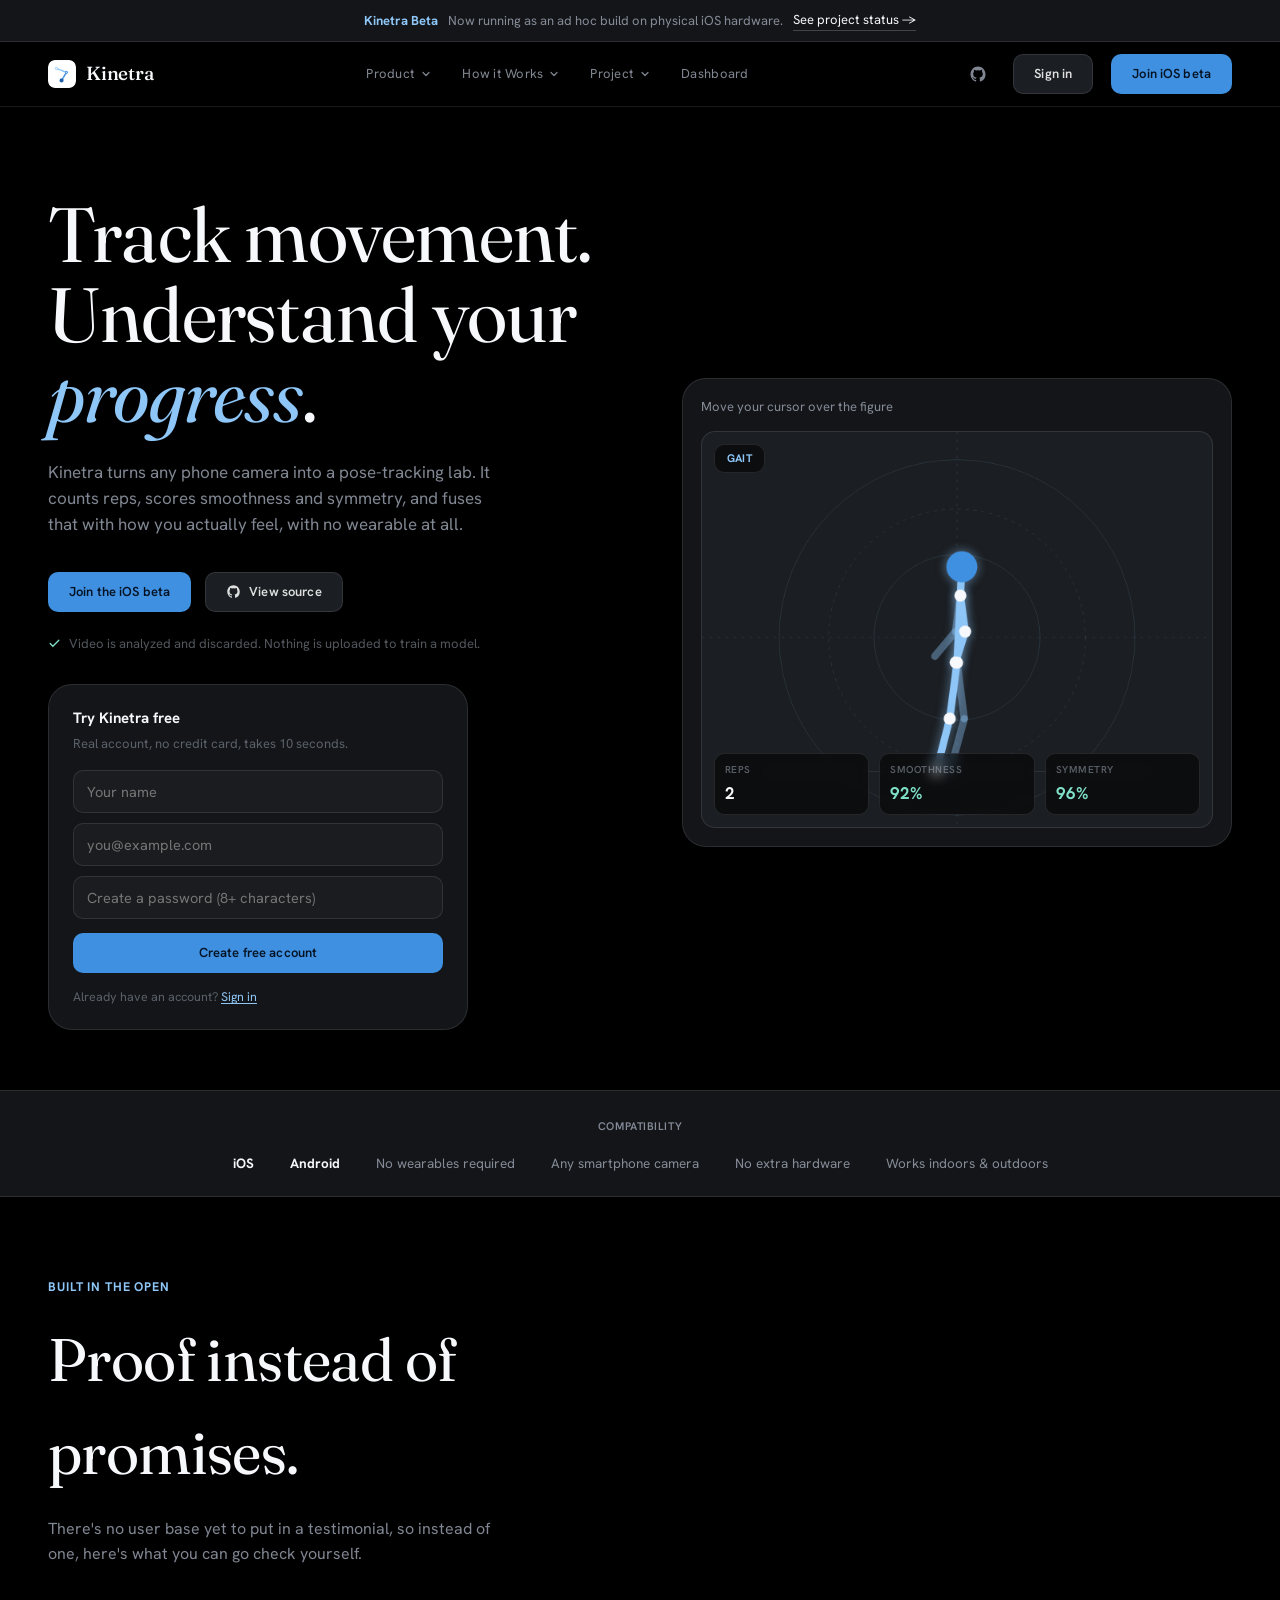
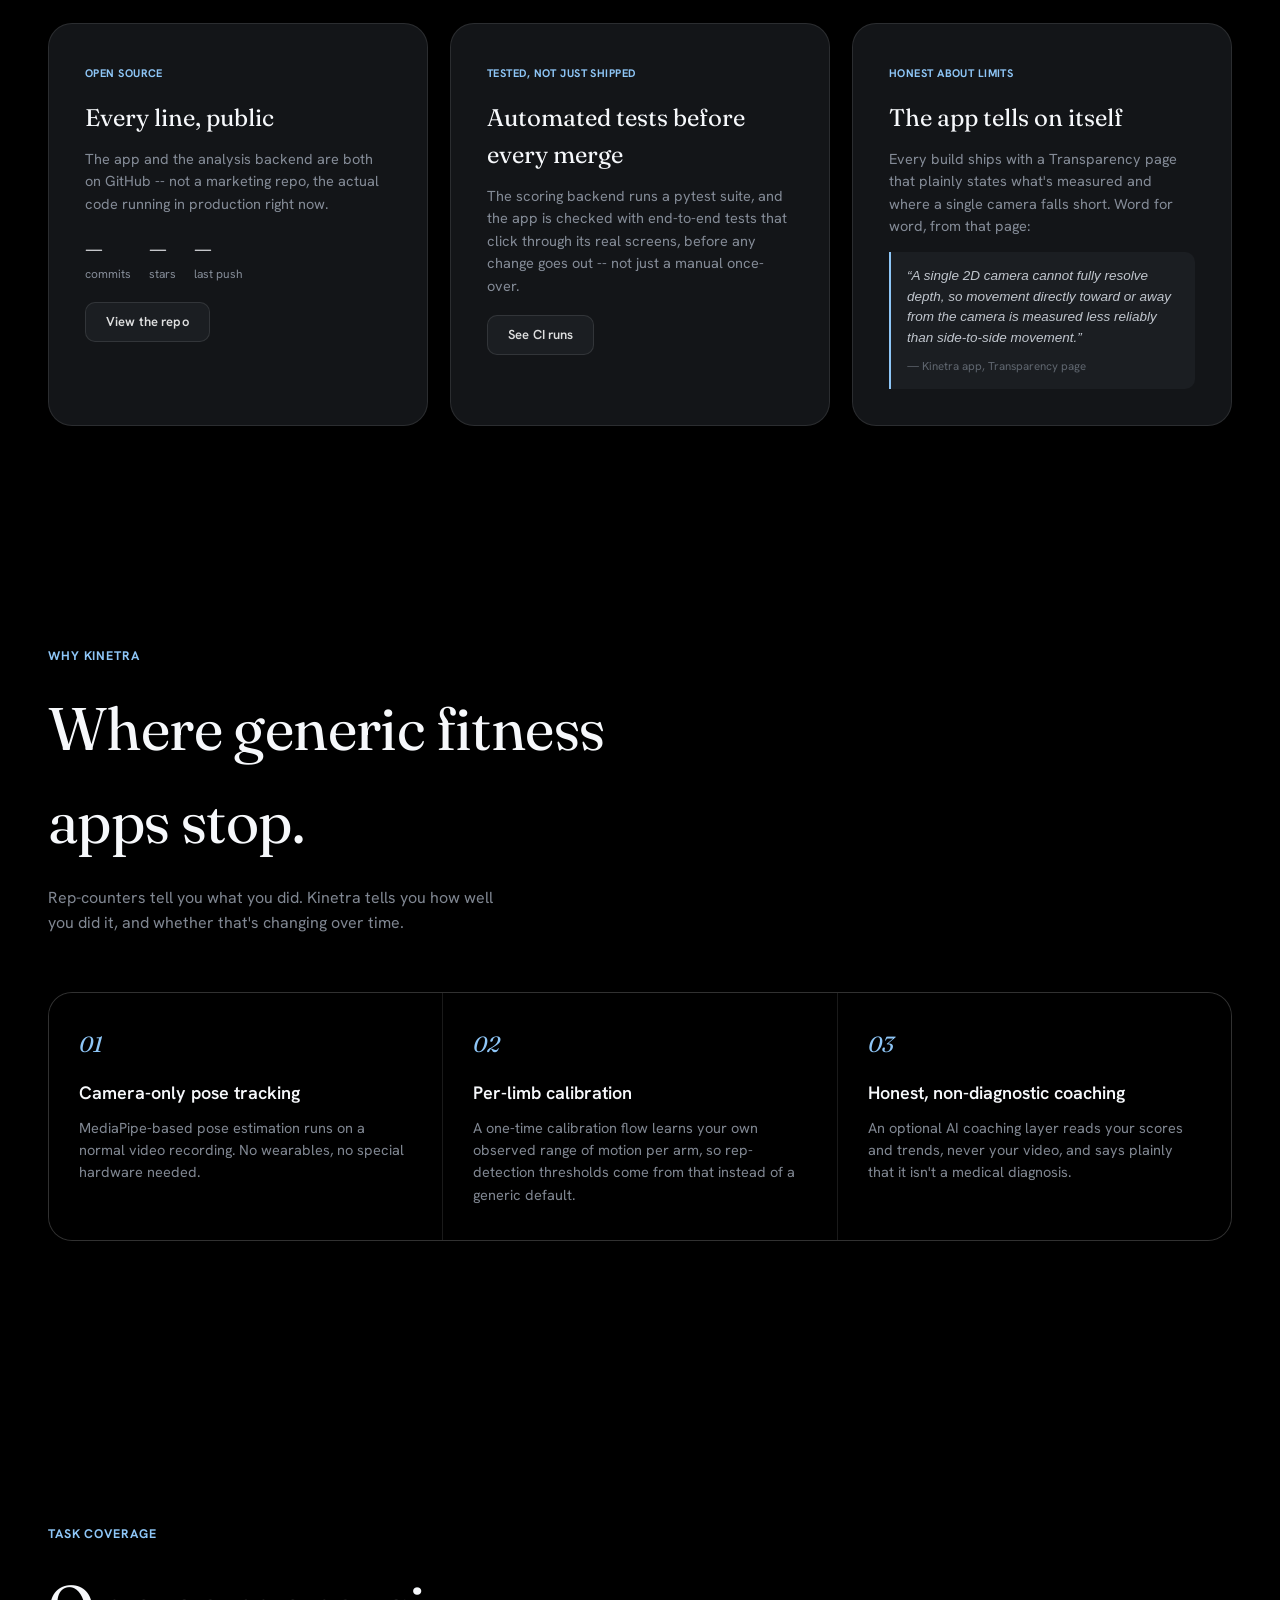
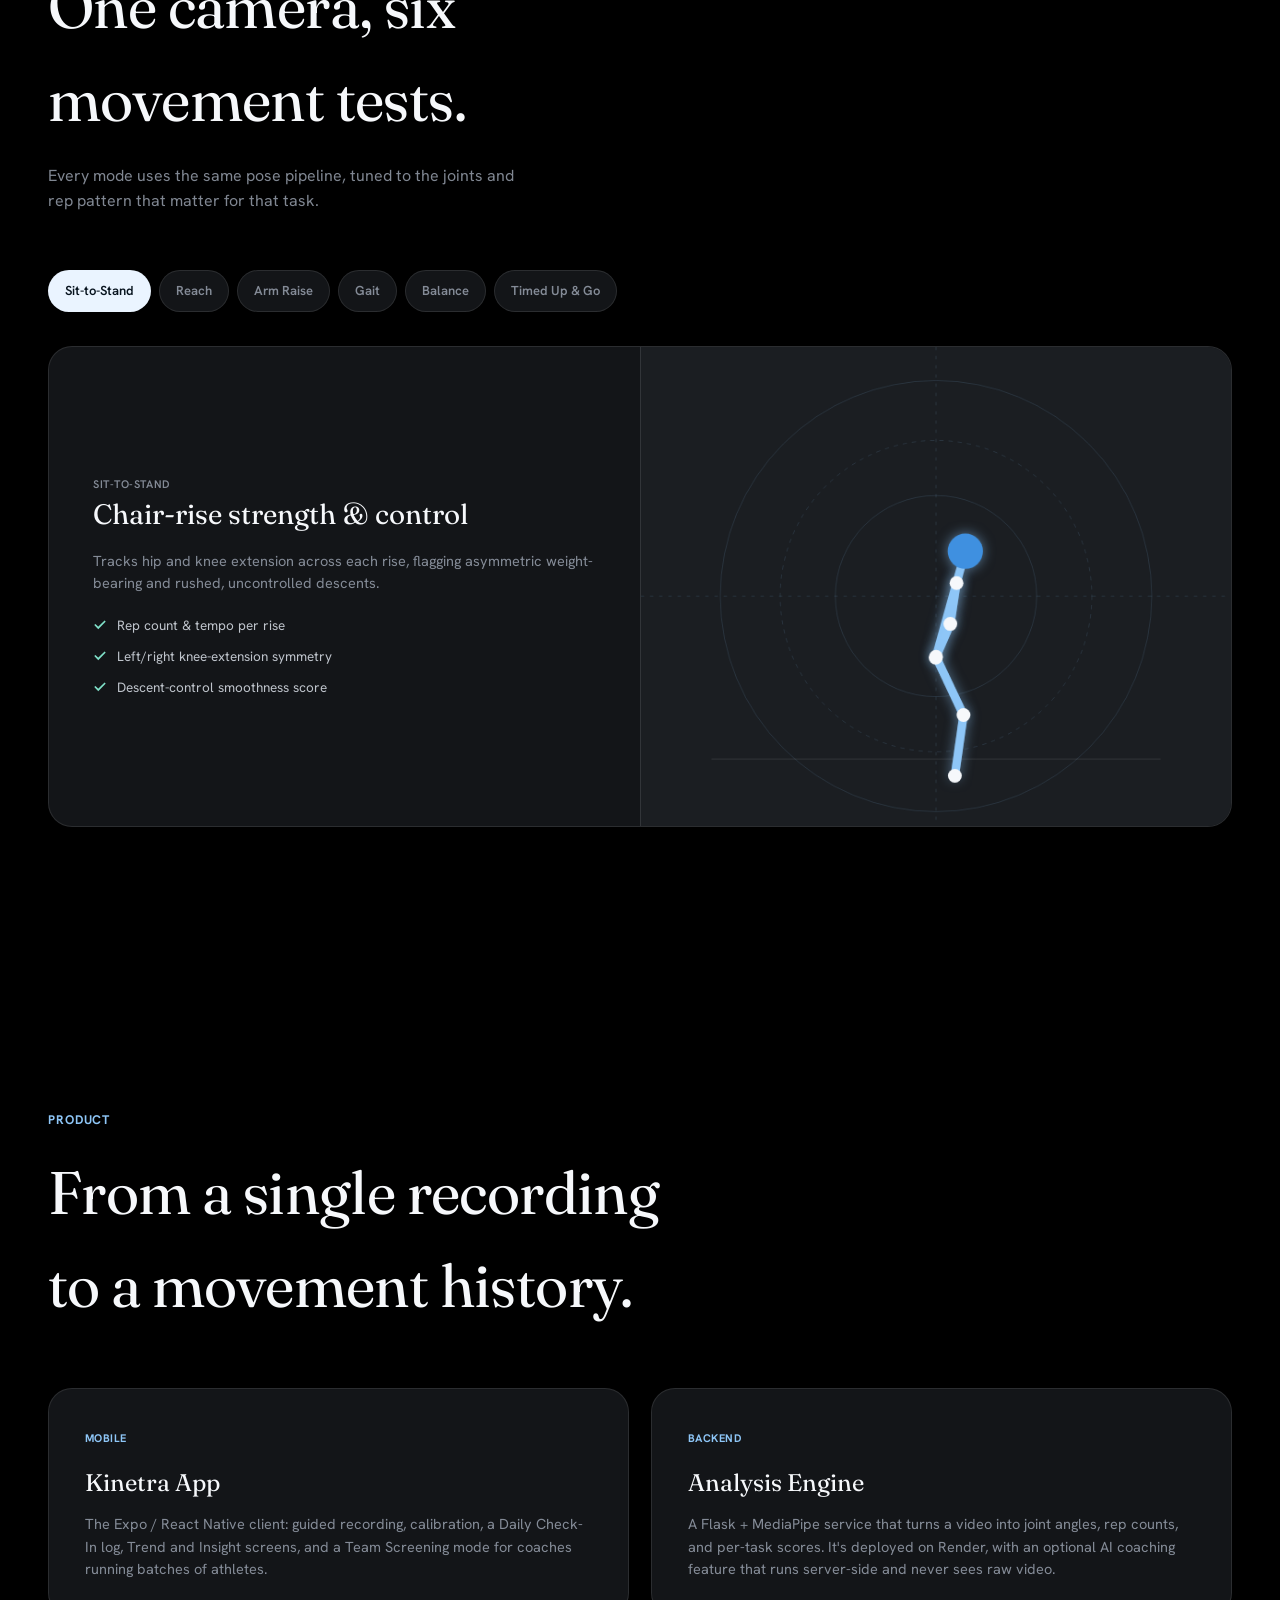
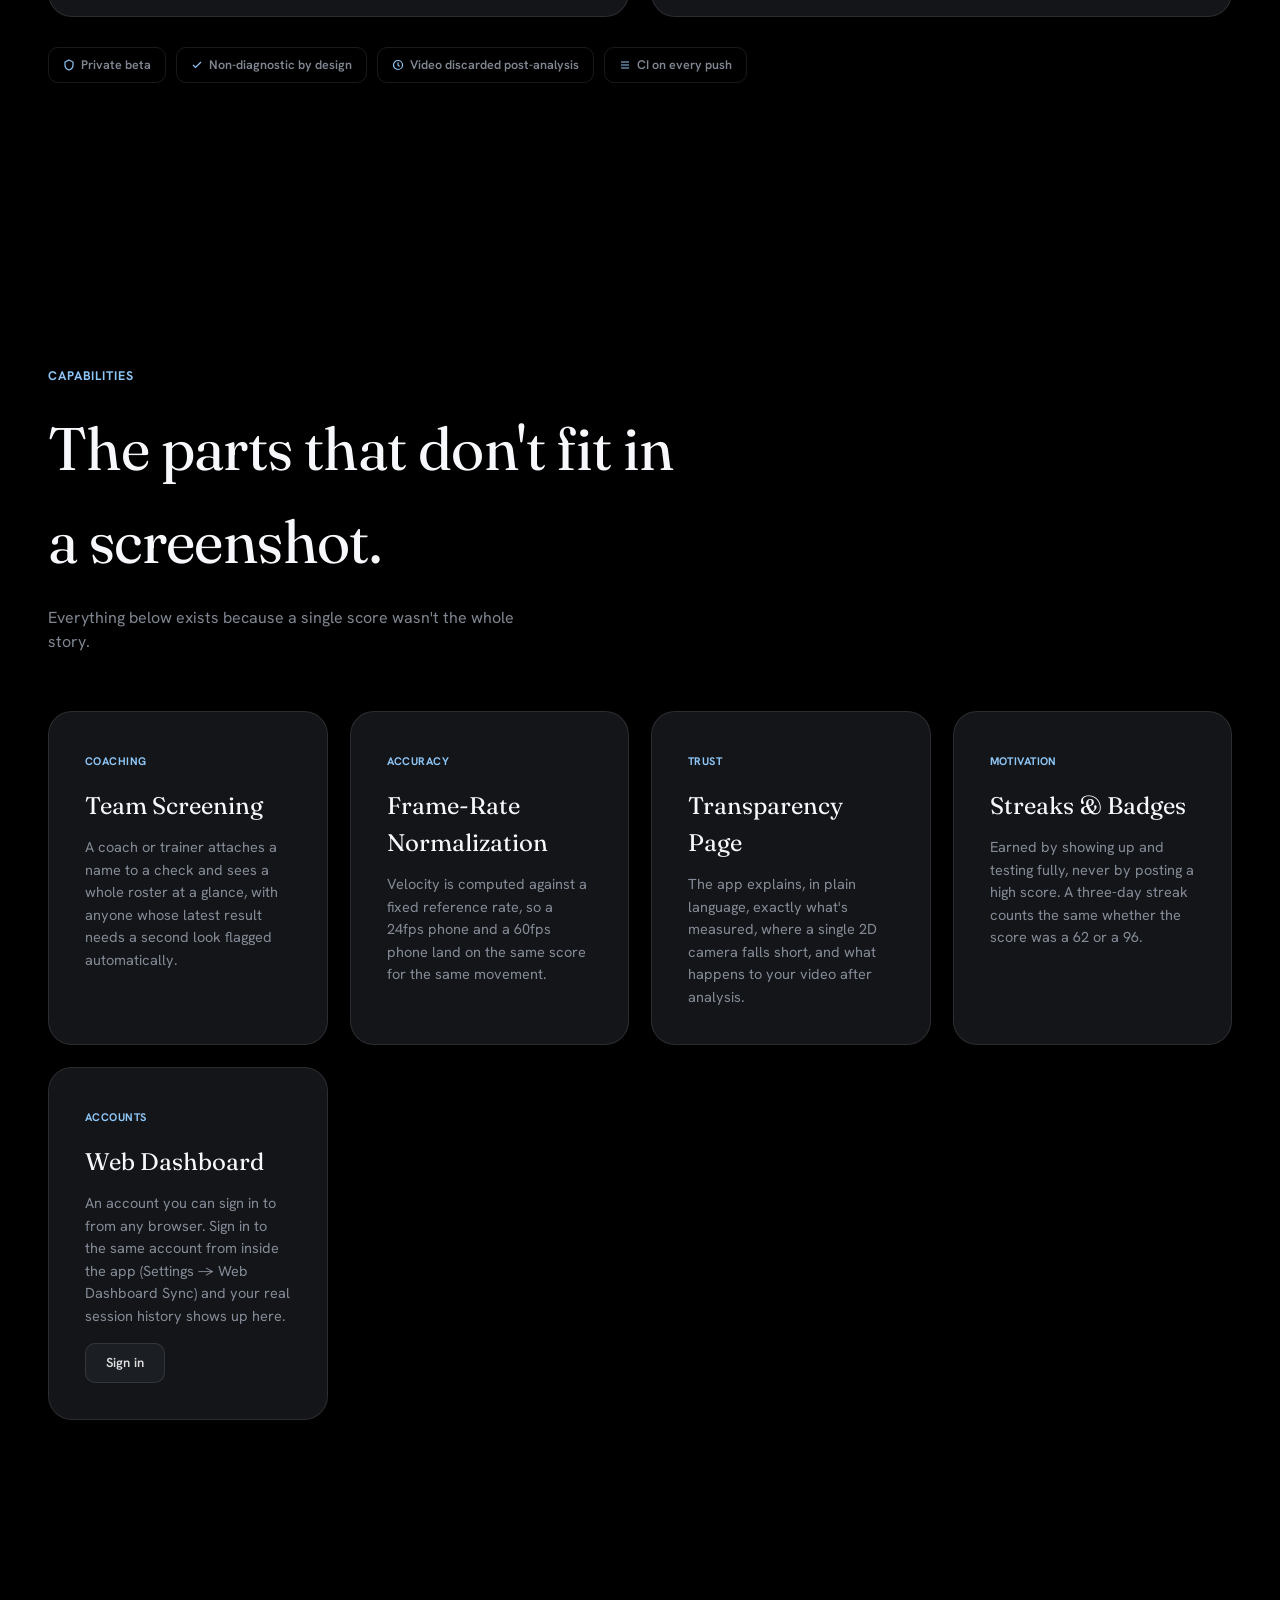
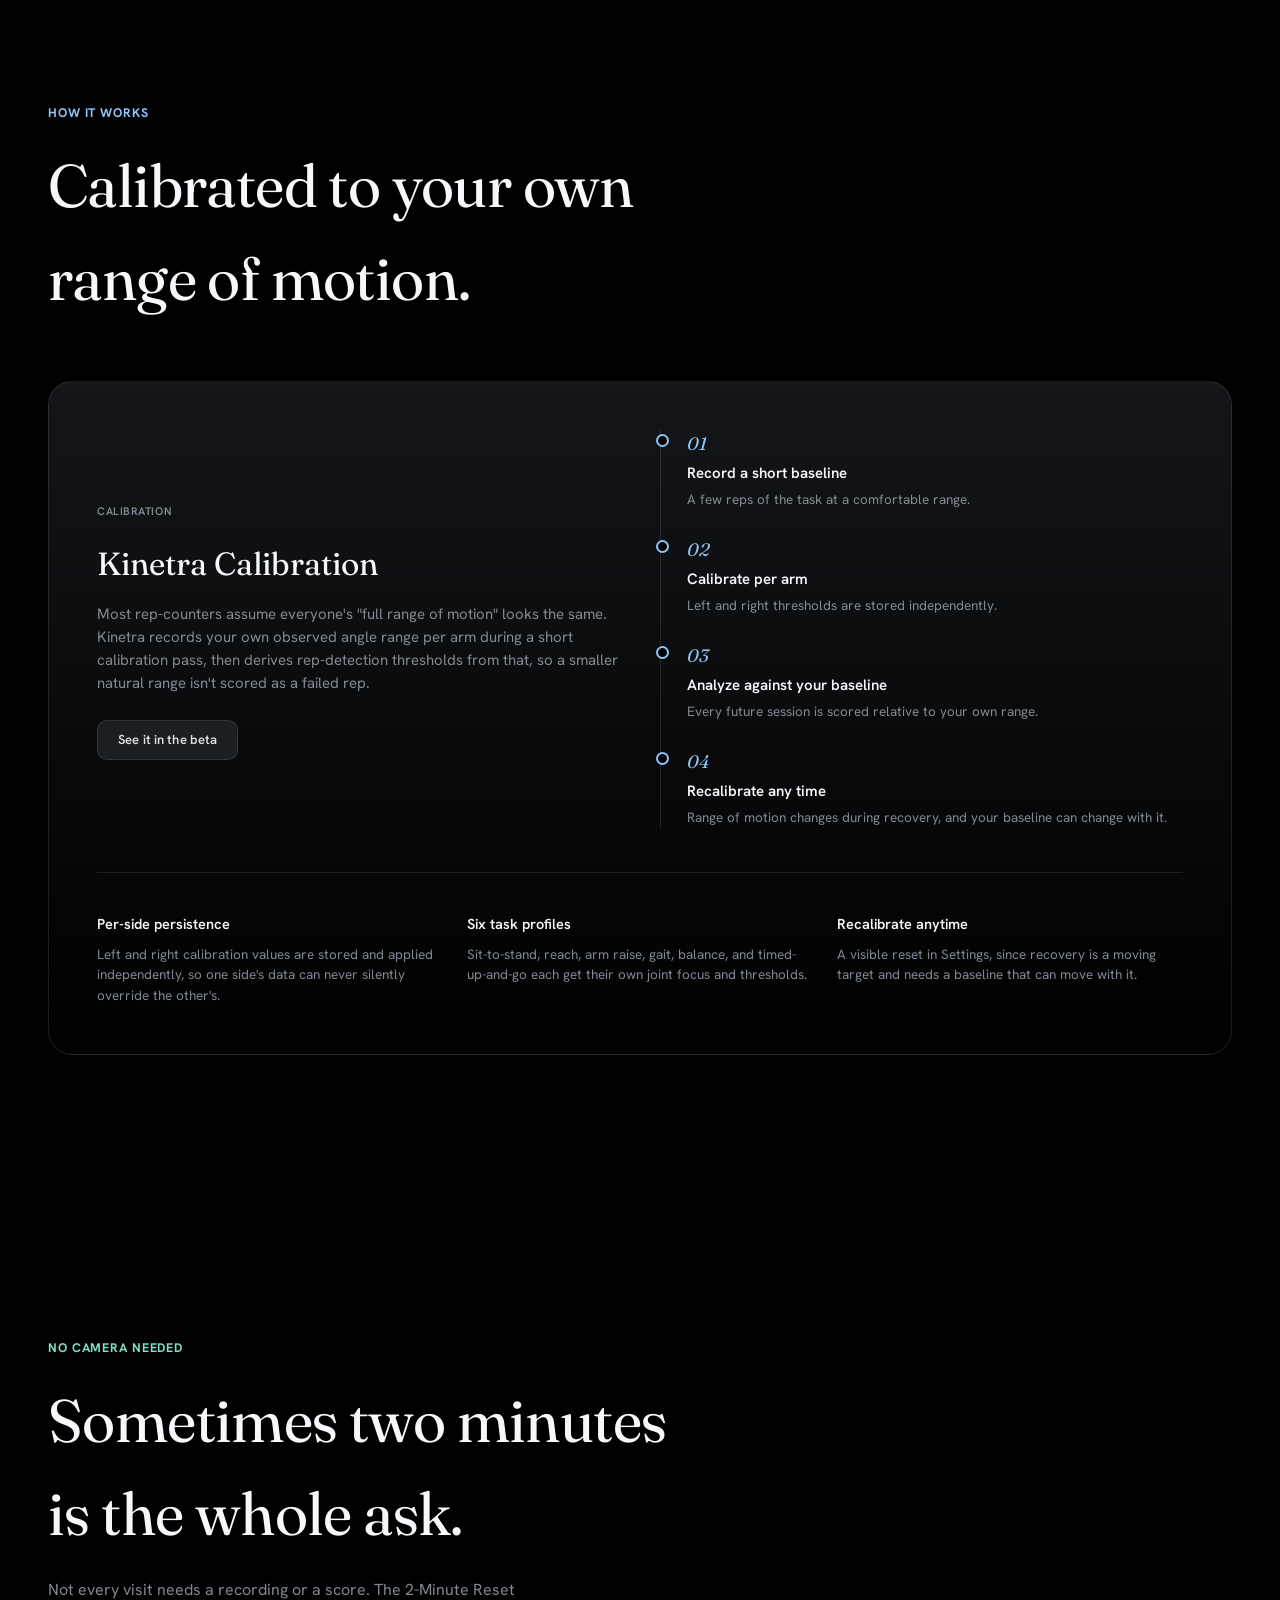
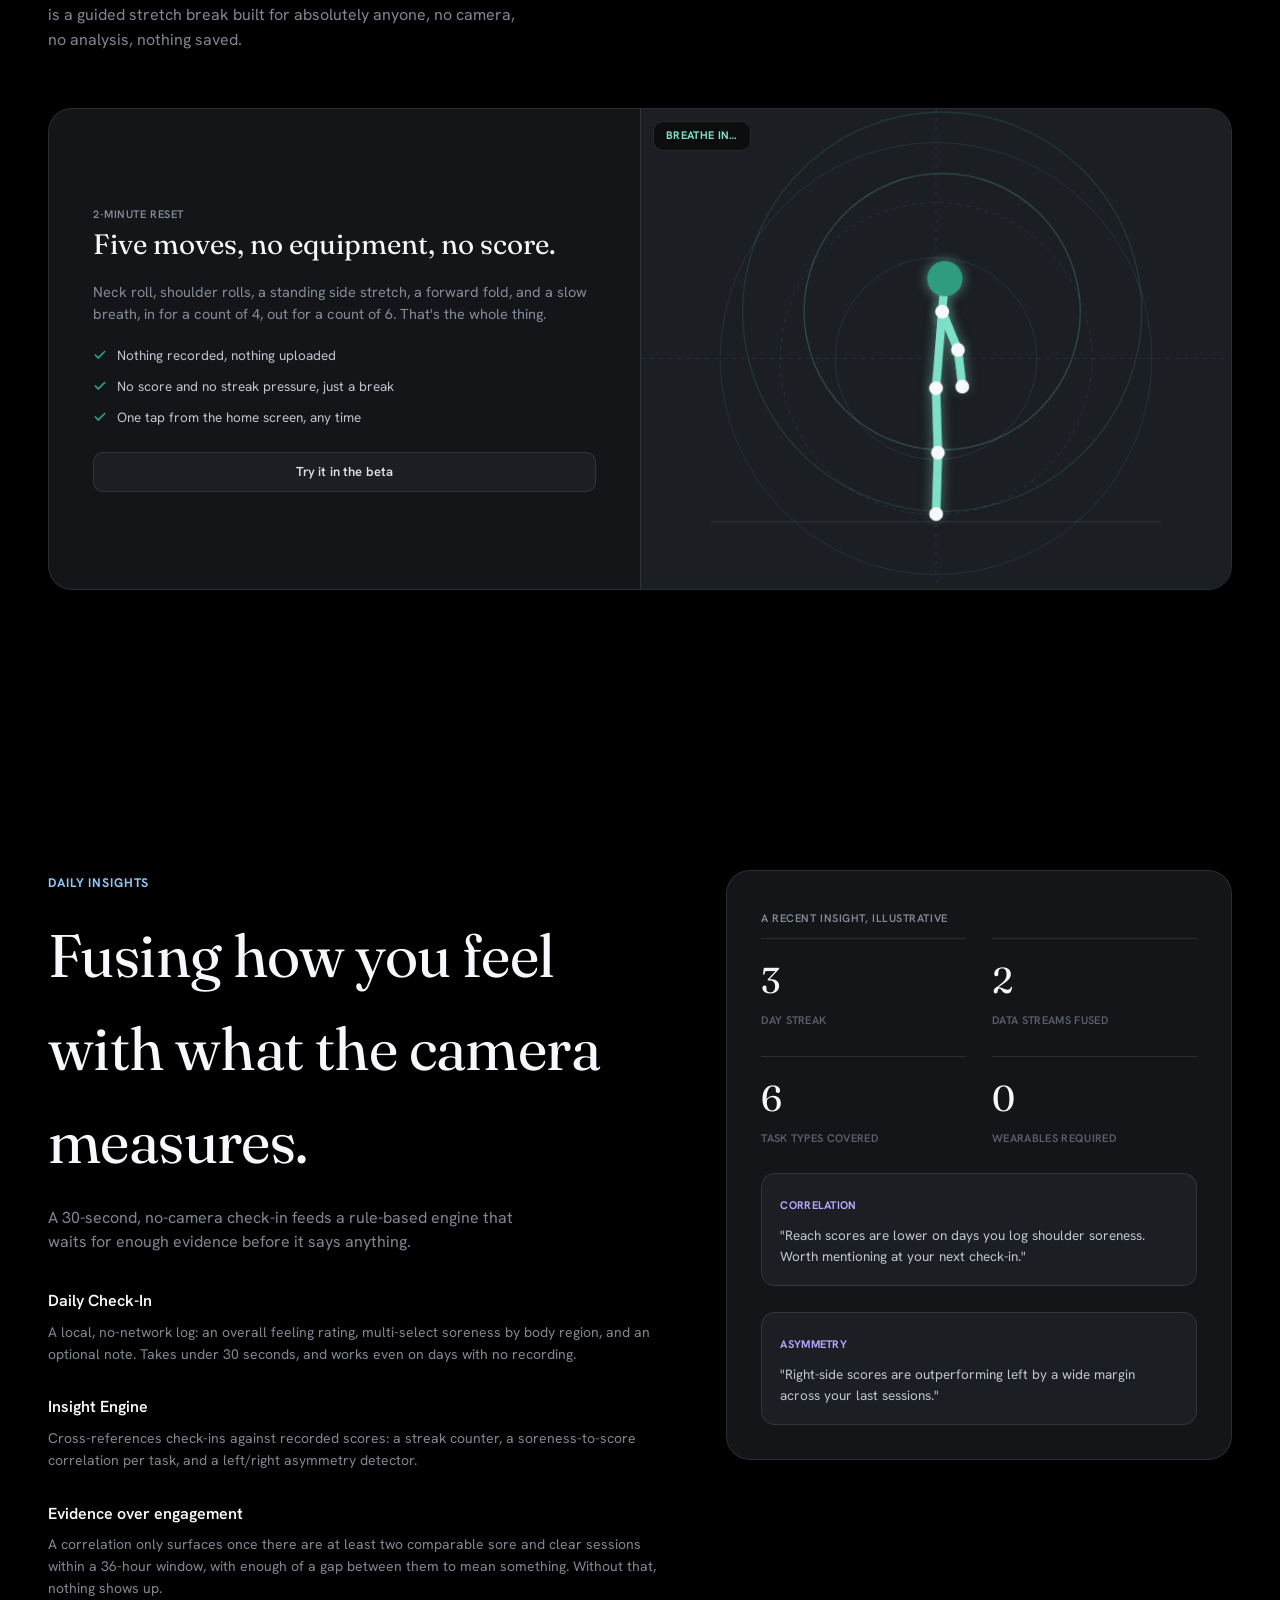
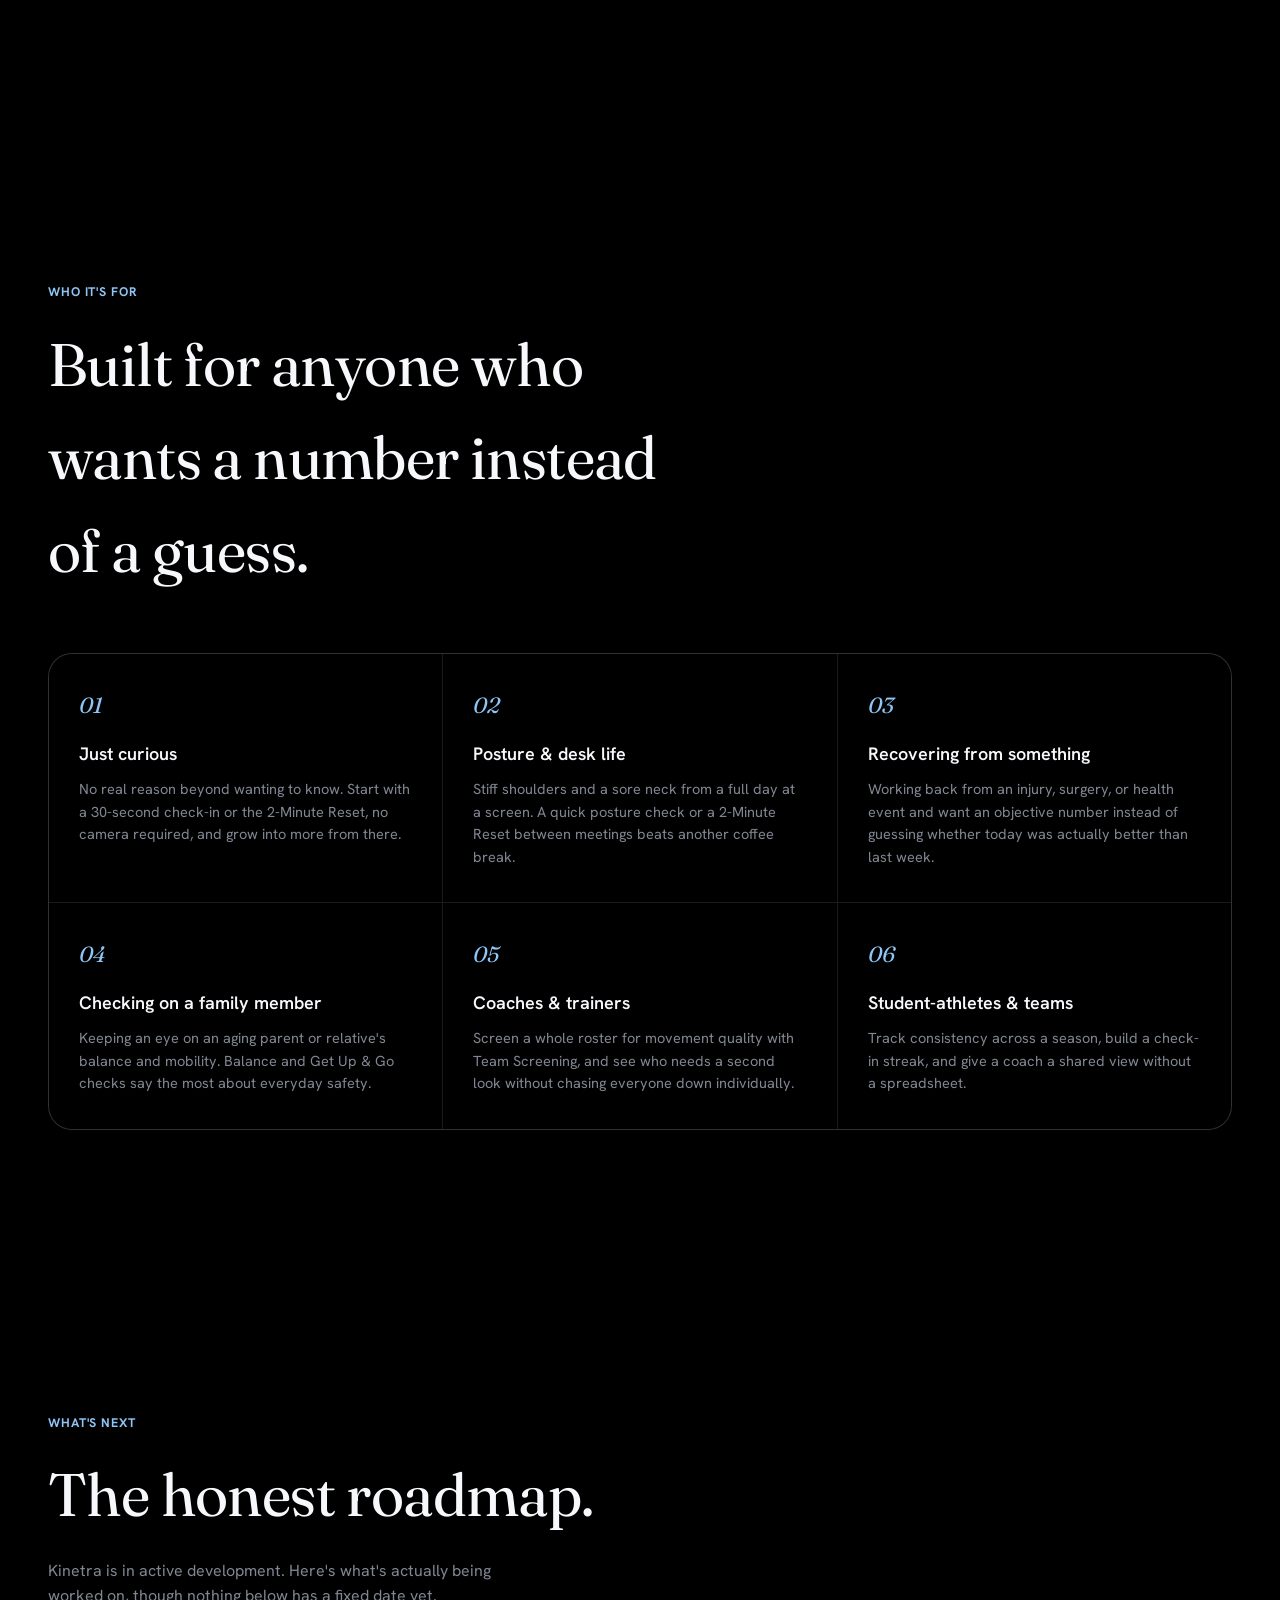
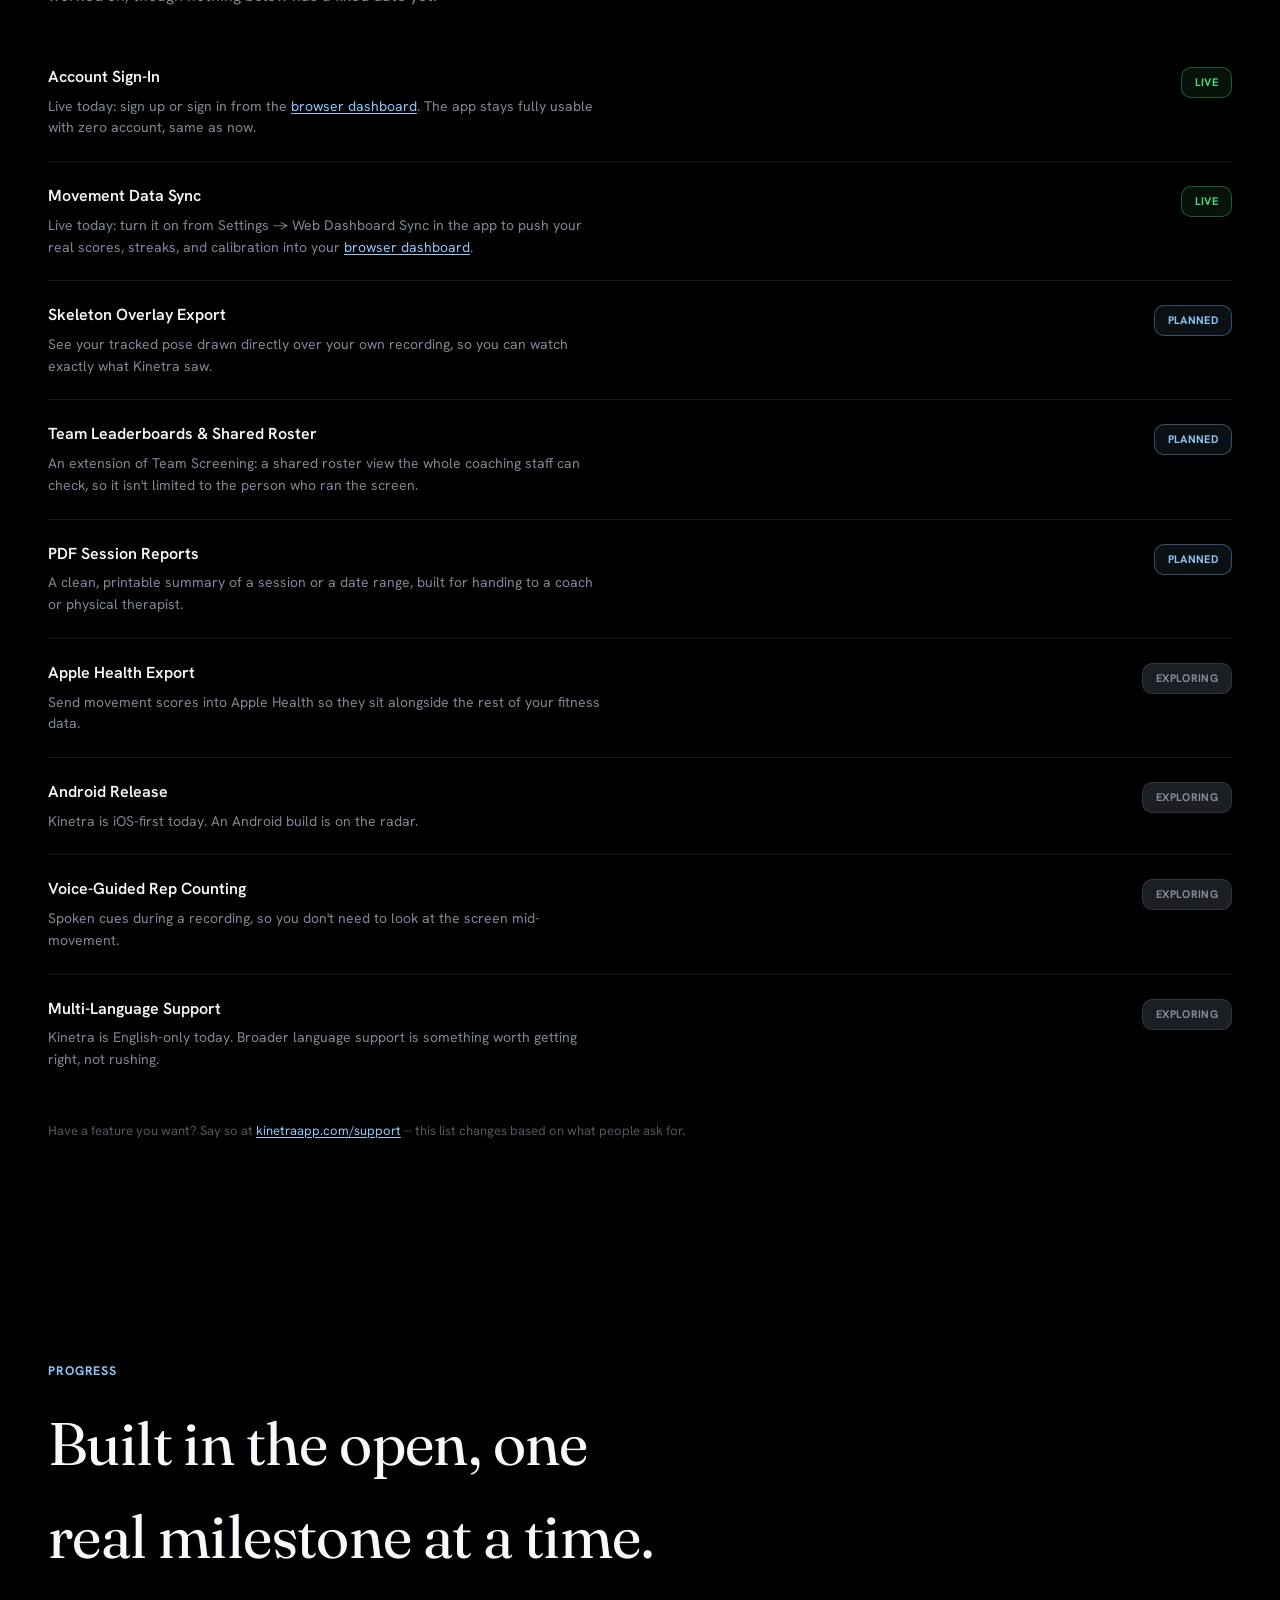
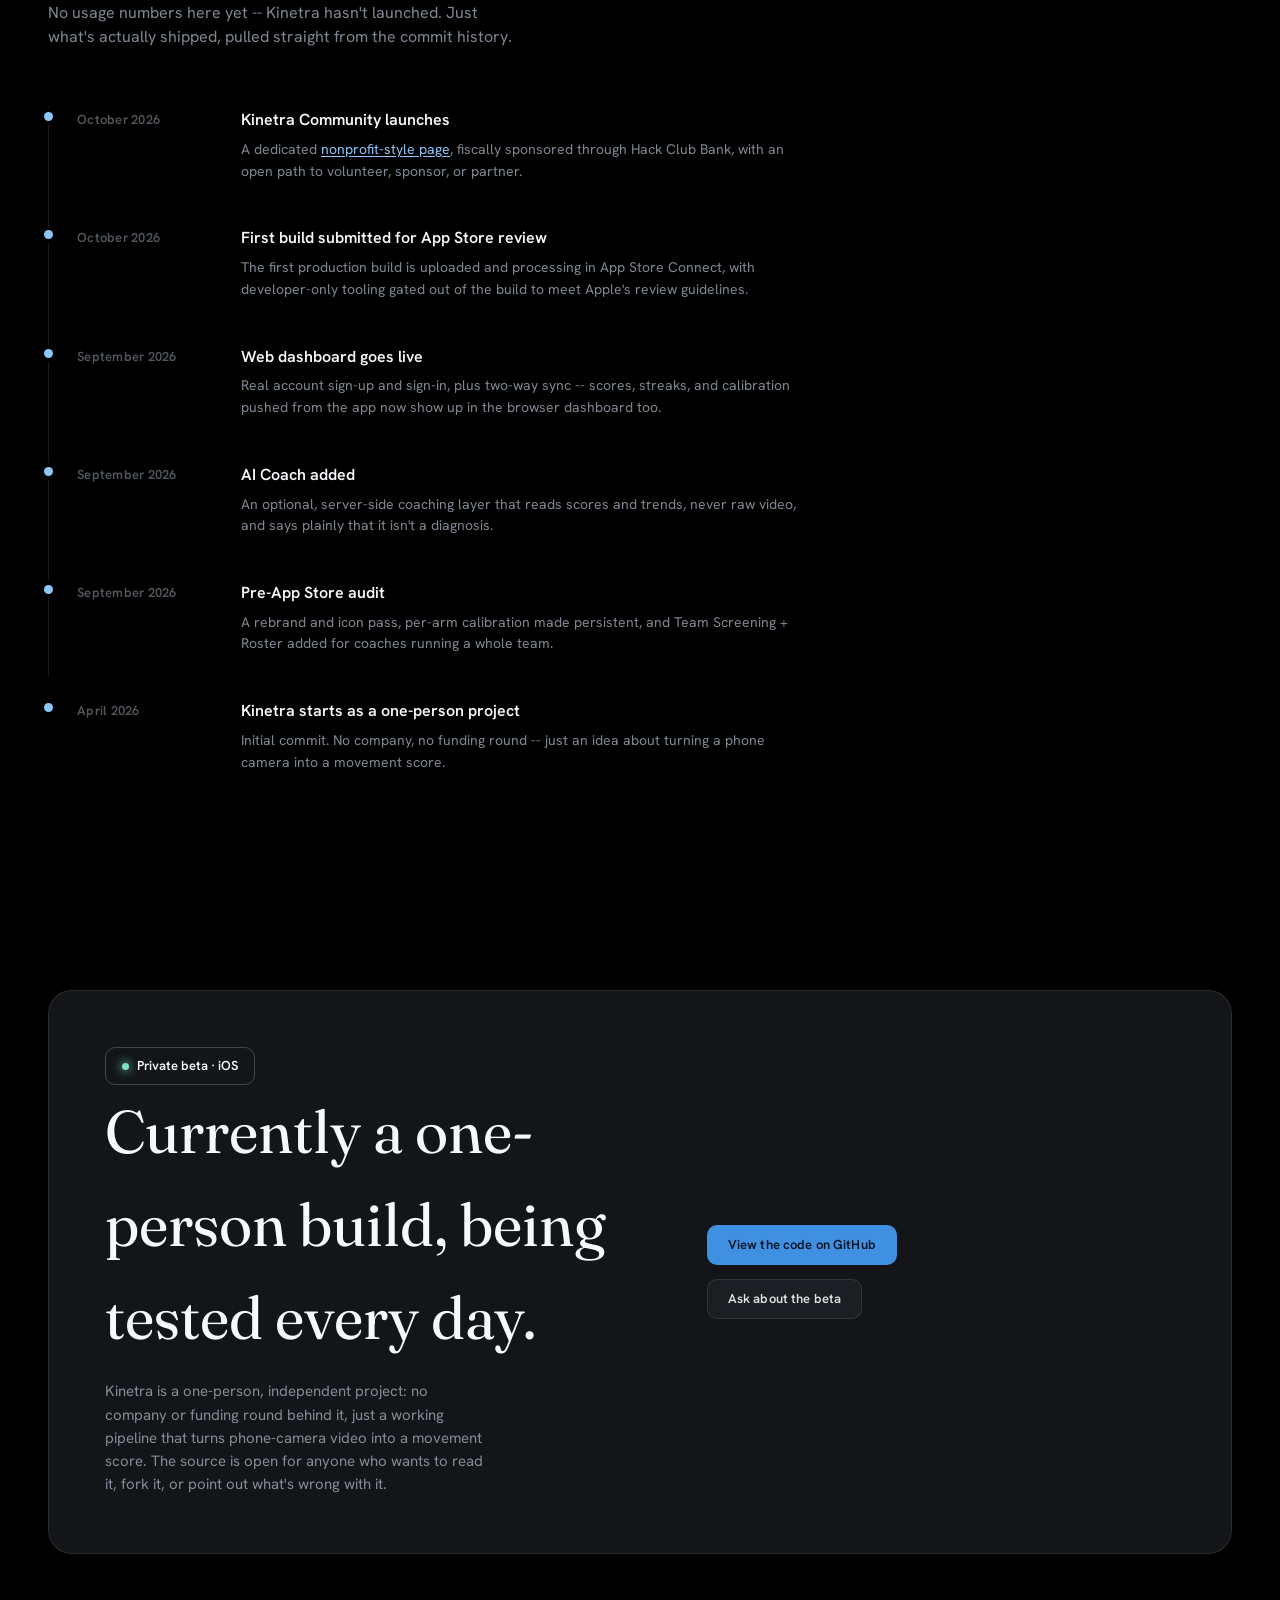
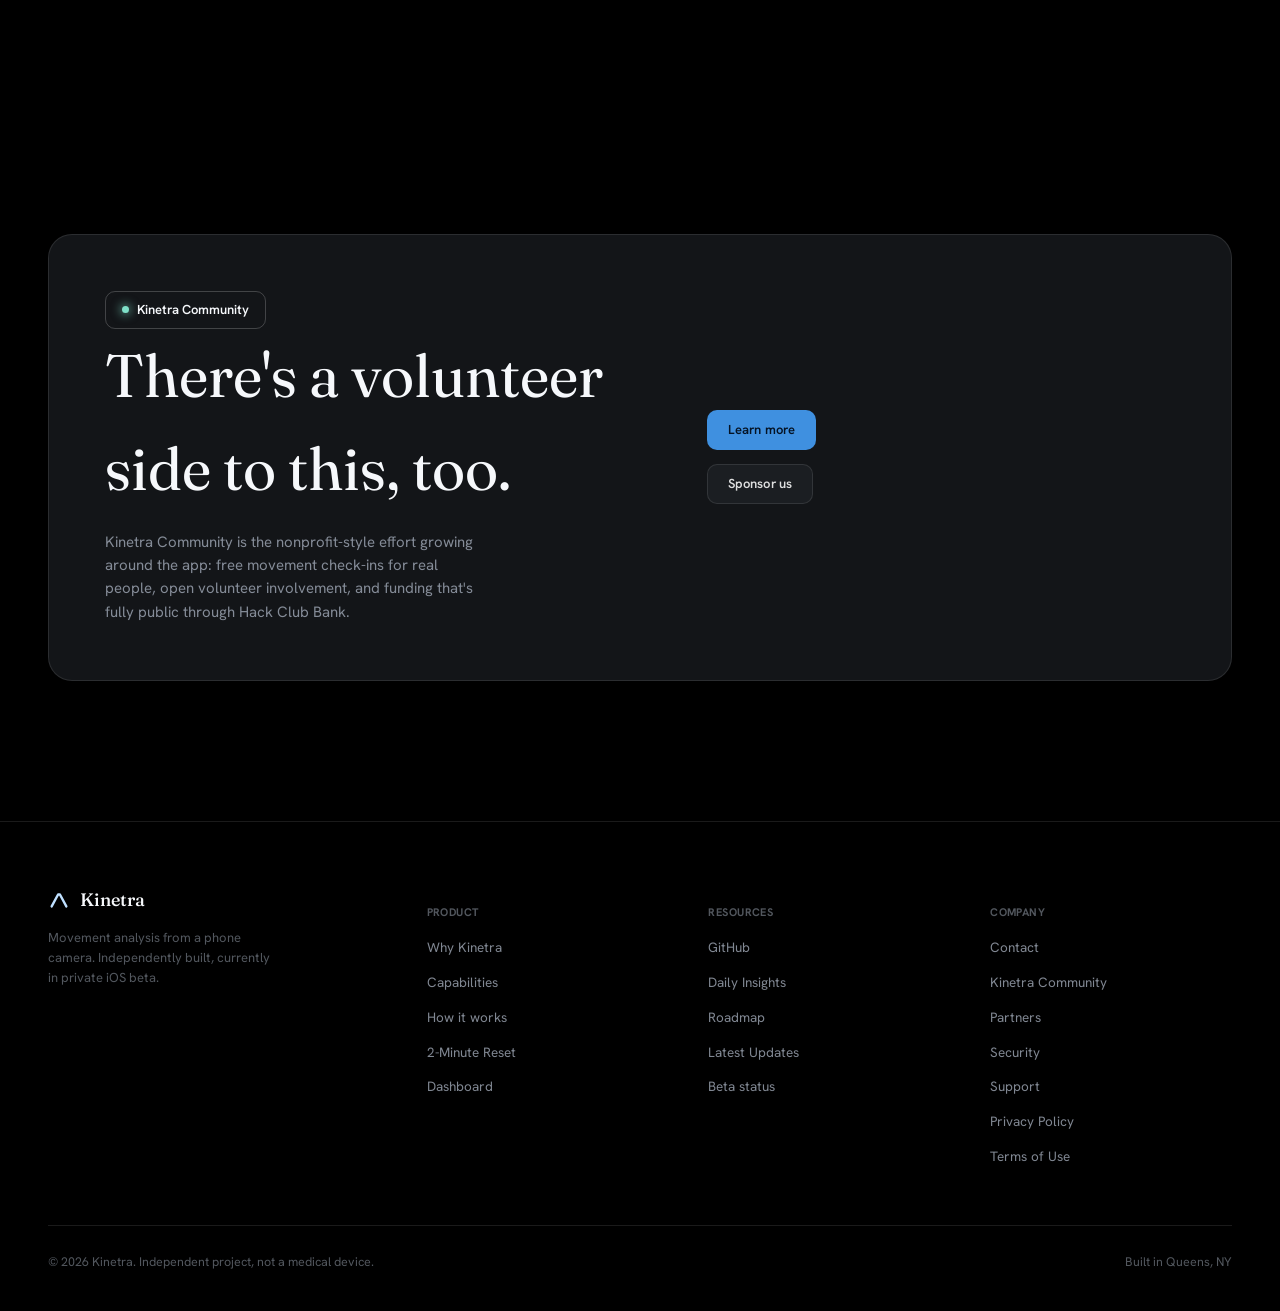
==== commit 5b194b55: "Add third-party-links disclaimer, Partners page, Security page Terms of Service: adds a new "Third-p" ====
--- a/index.html
+++ b/index.html
@@ -104,6 +104,8 @@
             <a href="#status">Status</a>
             <a href="/support">Support</a>
             <a href="/community/">Kinetra Community</a>
+            <a href="/partners/">Partners</a>
+            <a href="/security/">Security</a>
           </div>
         </div>
         <a href="/dashboard/">Dashboard</a>
@@ -823,6 +825,8 @@
           <ul>
             <li><a href="mailto:wafi@kinetraapp.com">Contact</a></li>
             <li><a href="/community/">Kinetra Community</a></li>
+            <li><a href="/partners/">Partners</a></li>
+            <li><a href="/security/">Security</a></li>
             <li><a href="/support">Support</a></li>
             <li><a href="/privacy">Privacy Policy</a></li>
             <li><a href="/terms">Terms of Use</a></li>
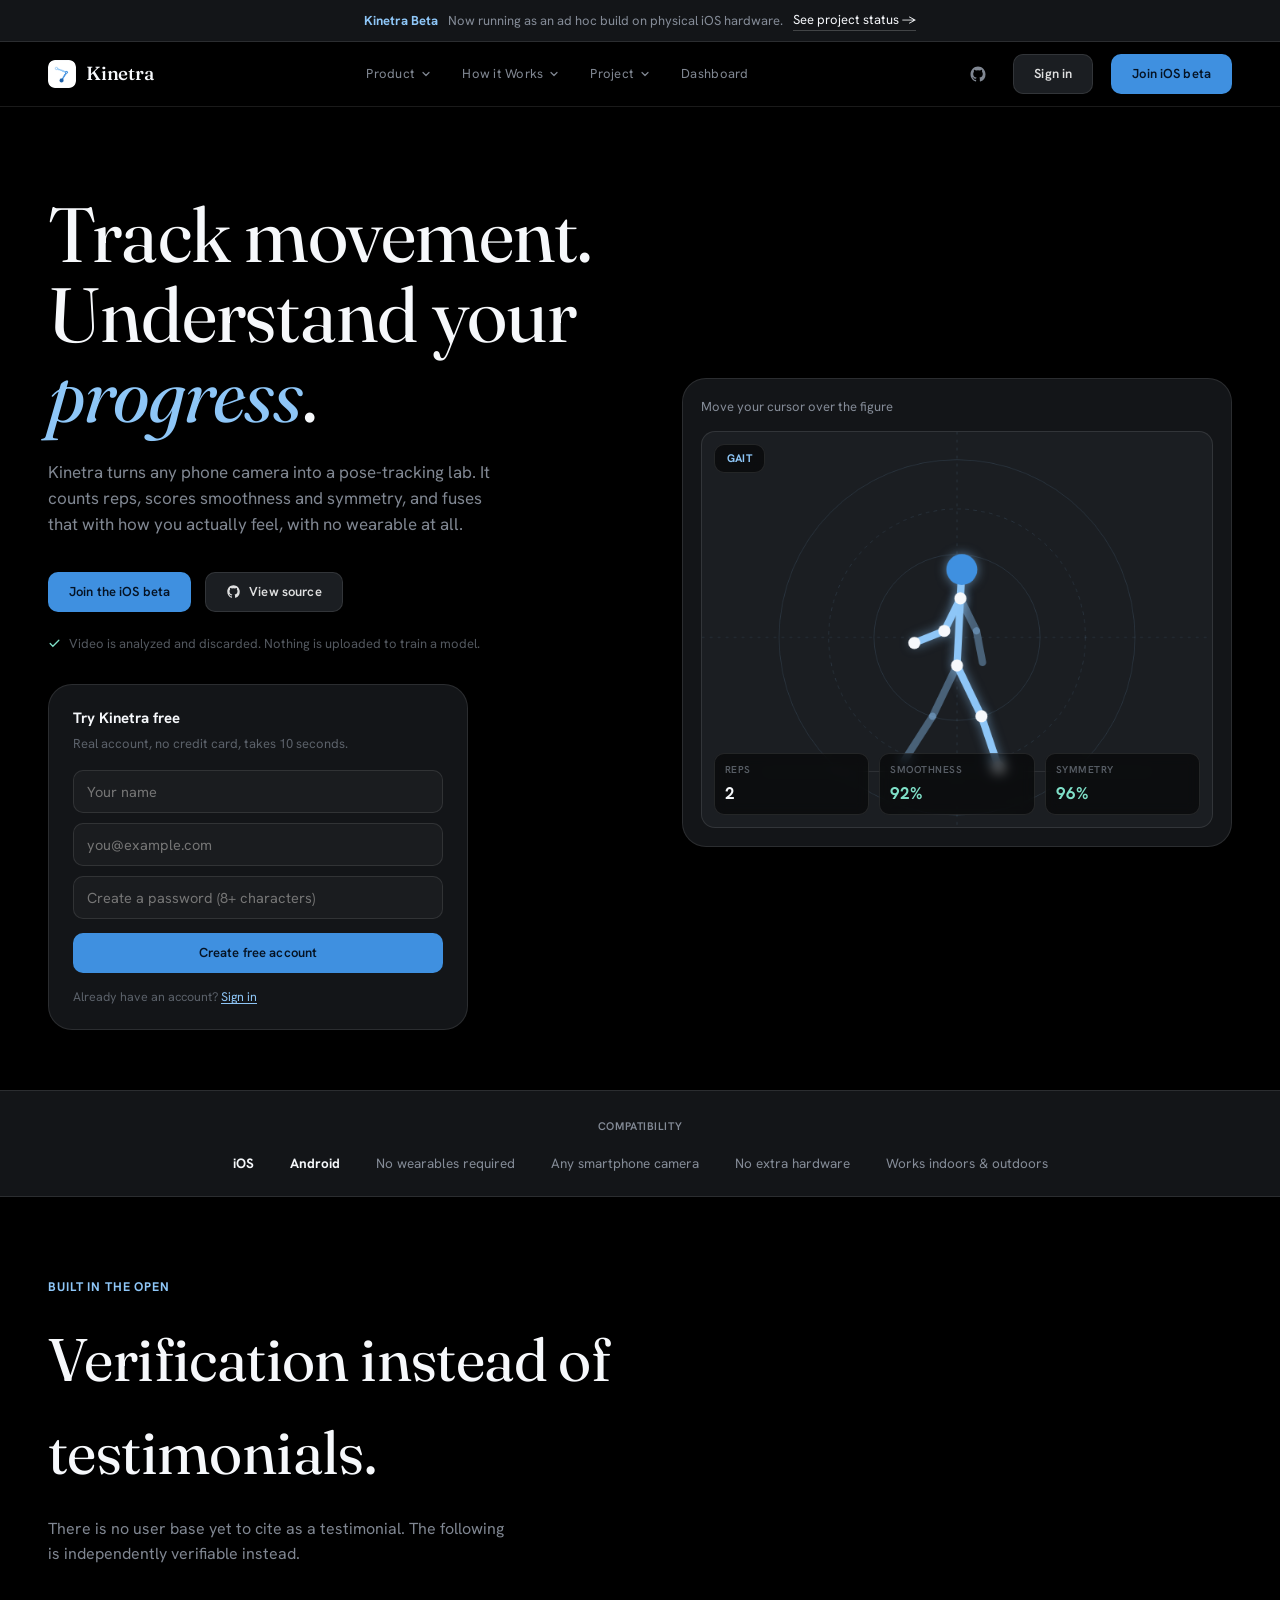
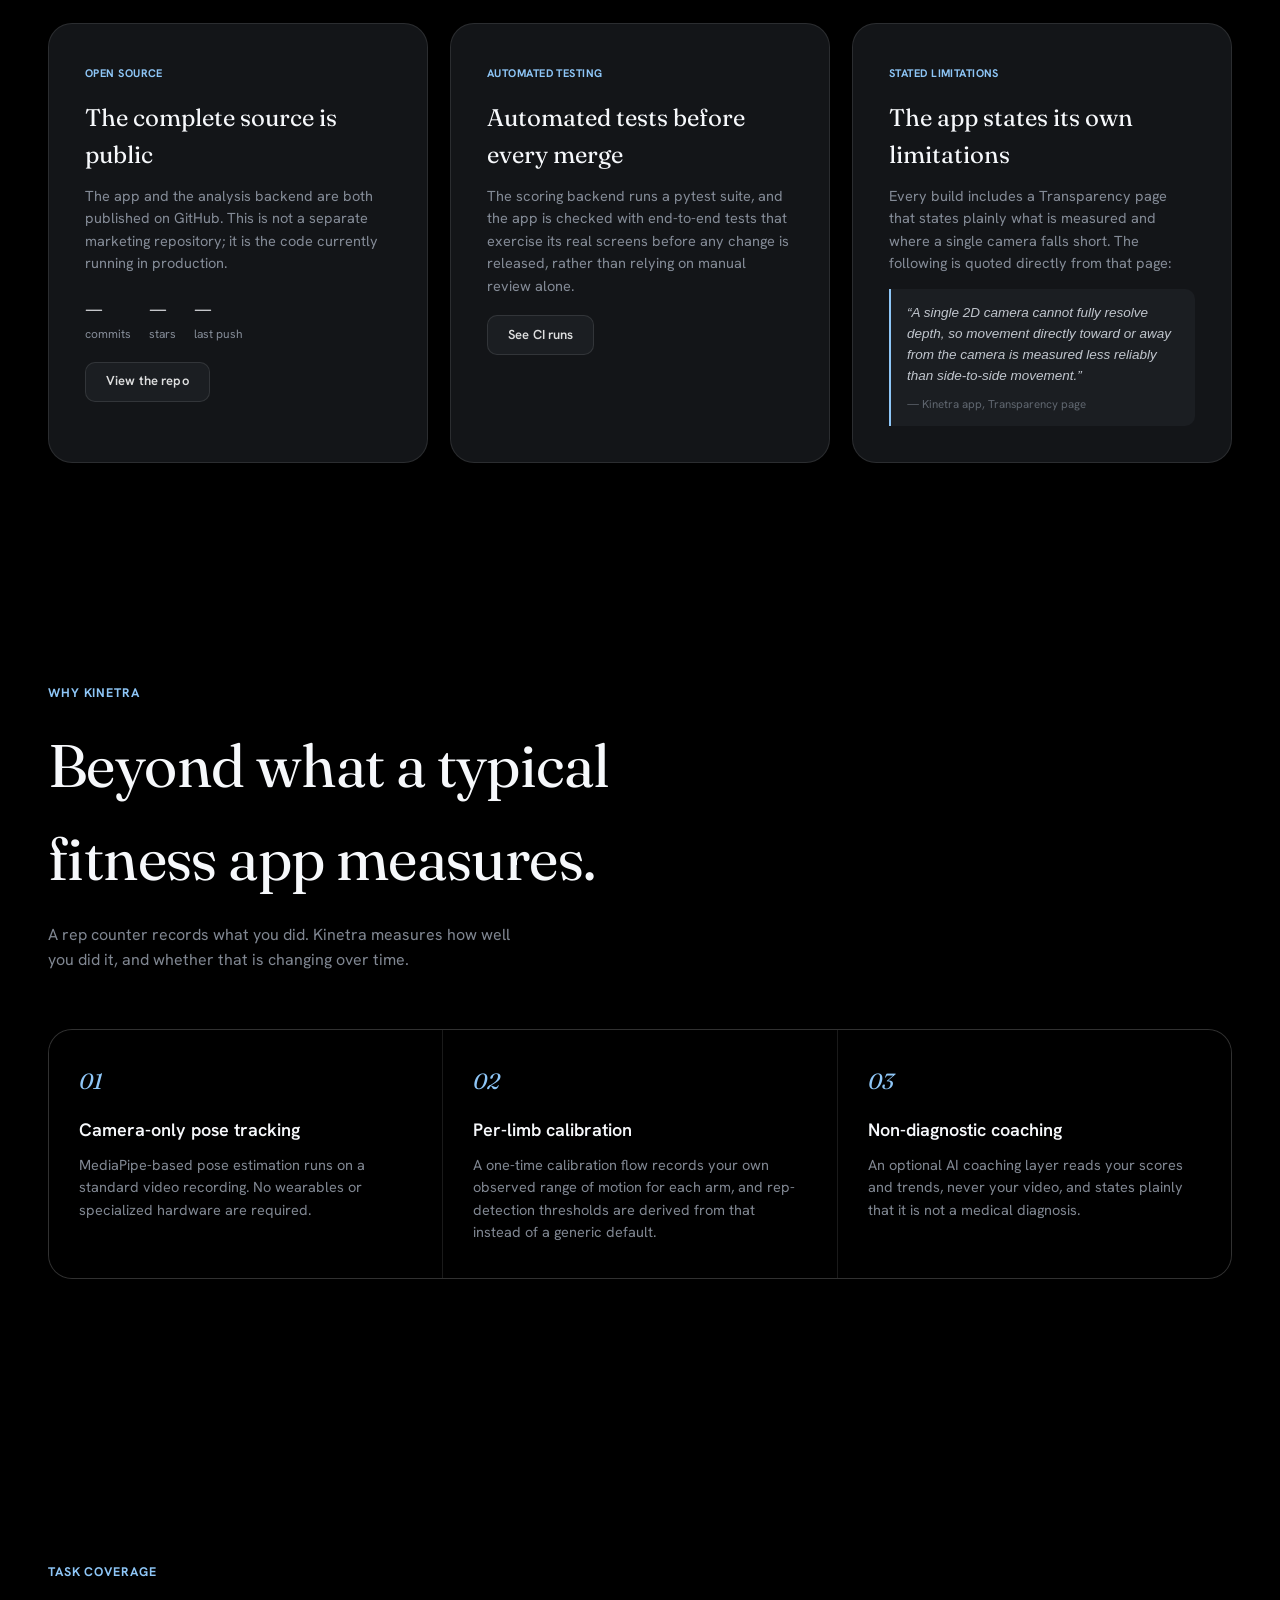
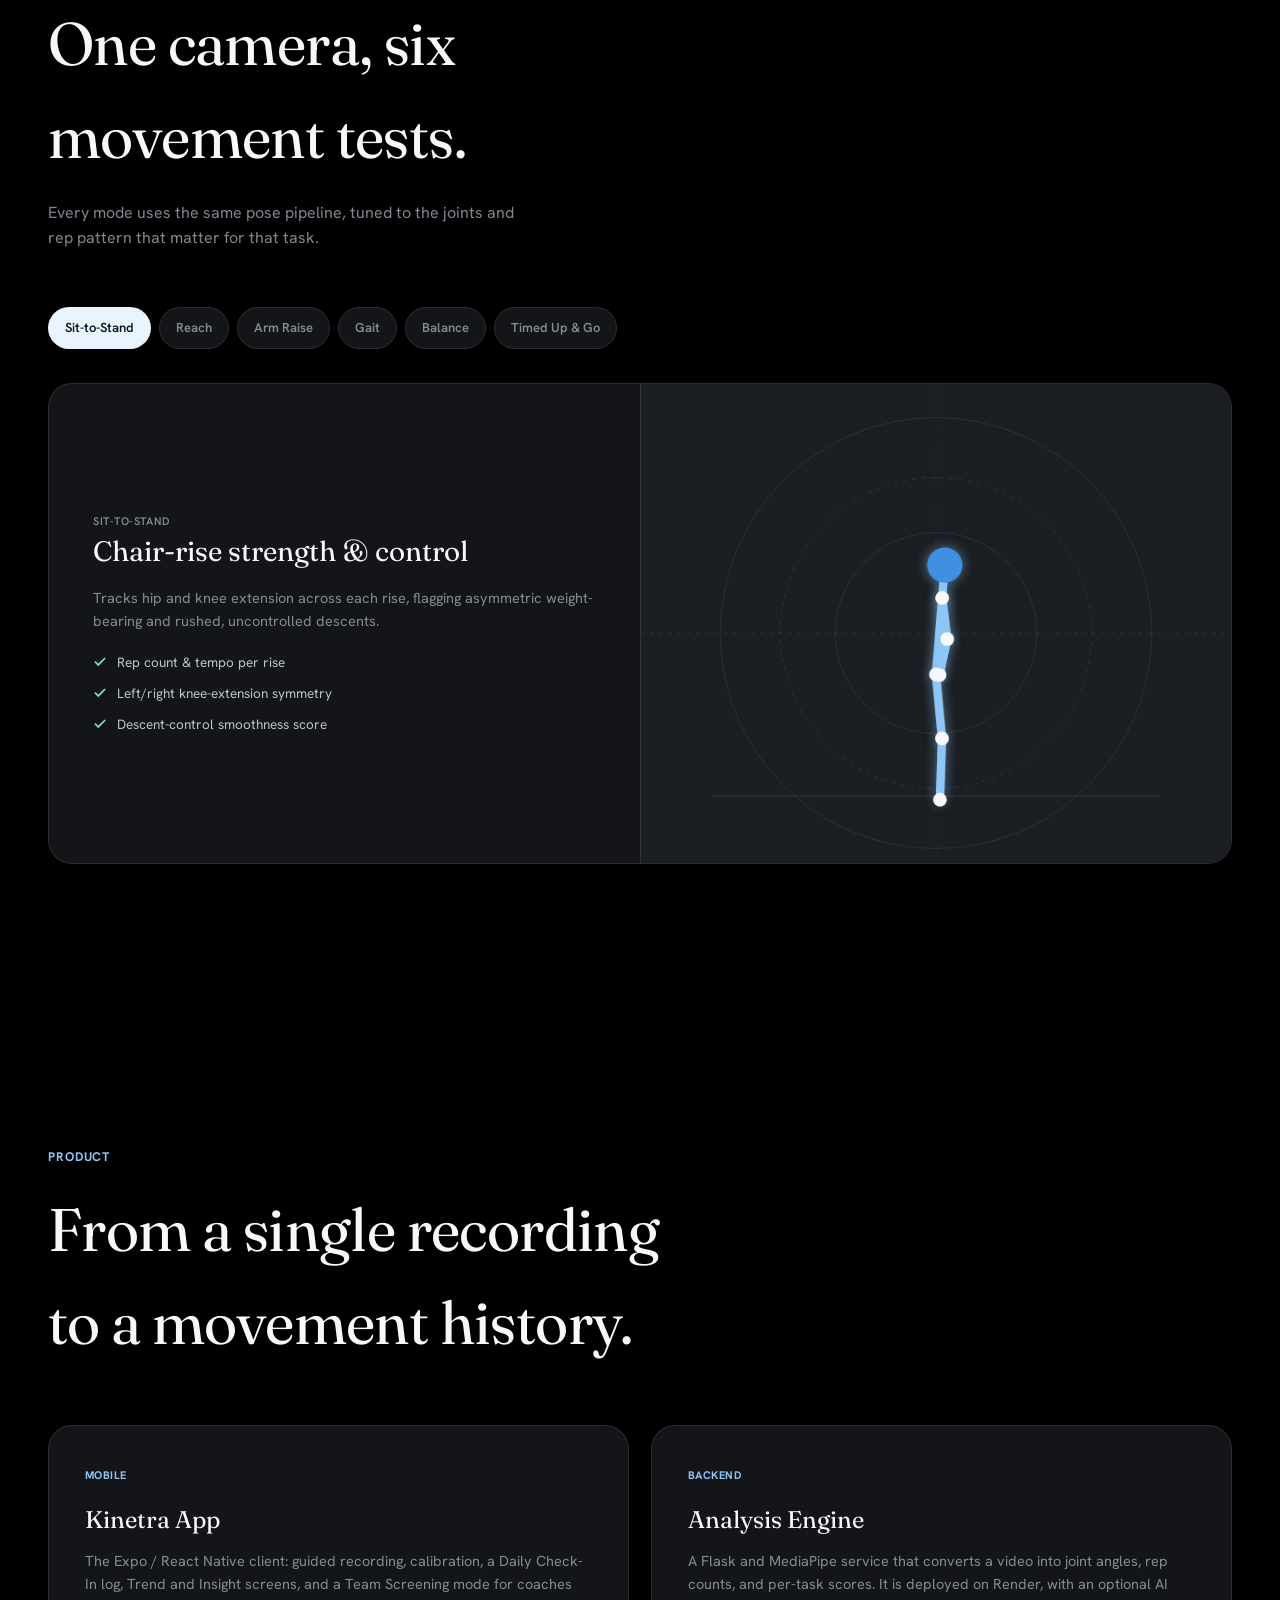
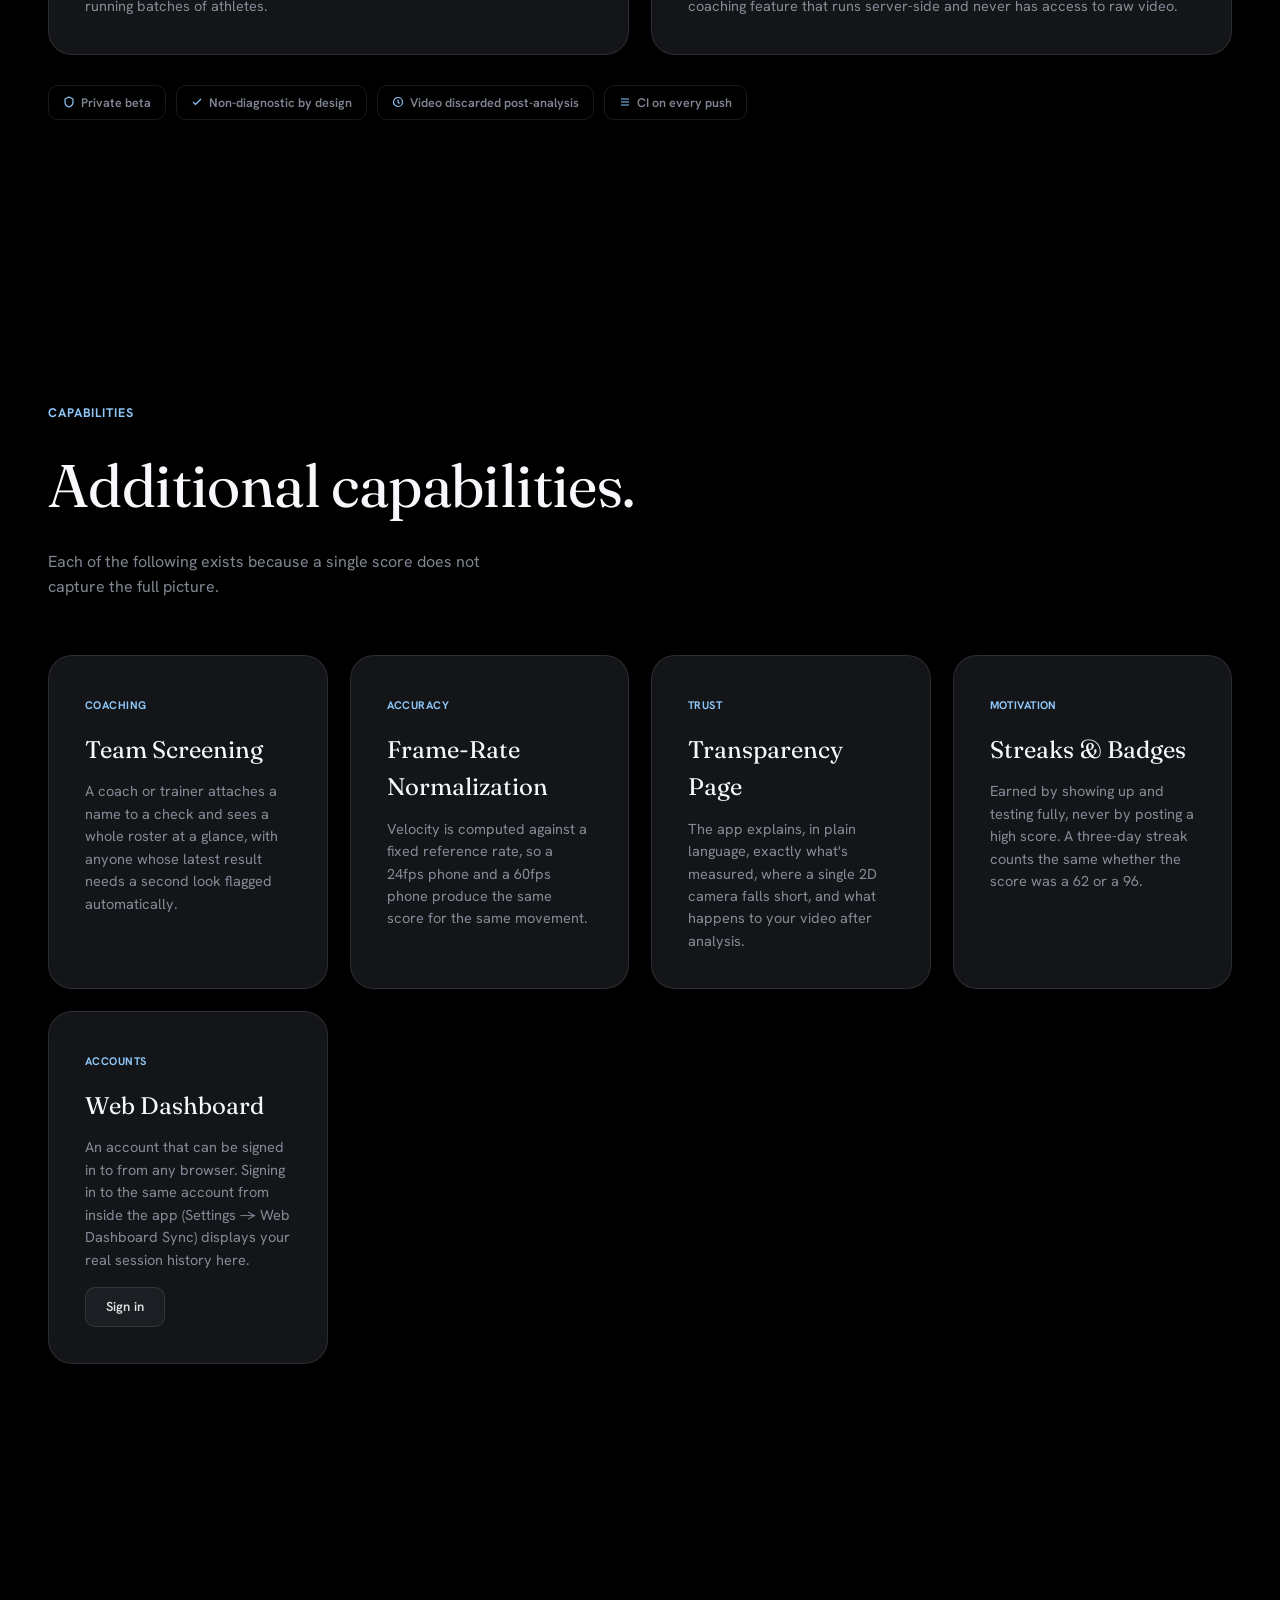
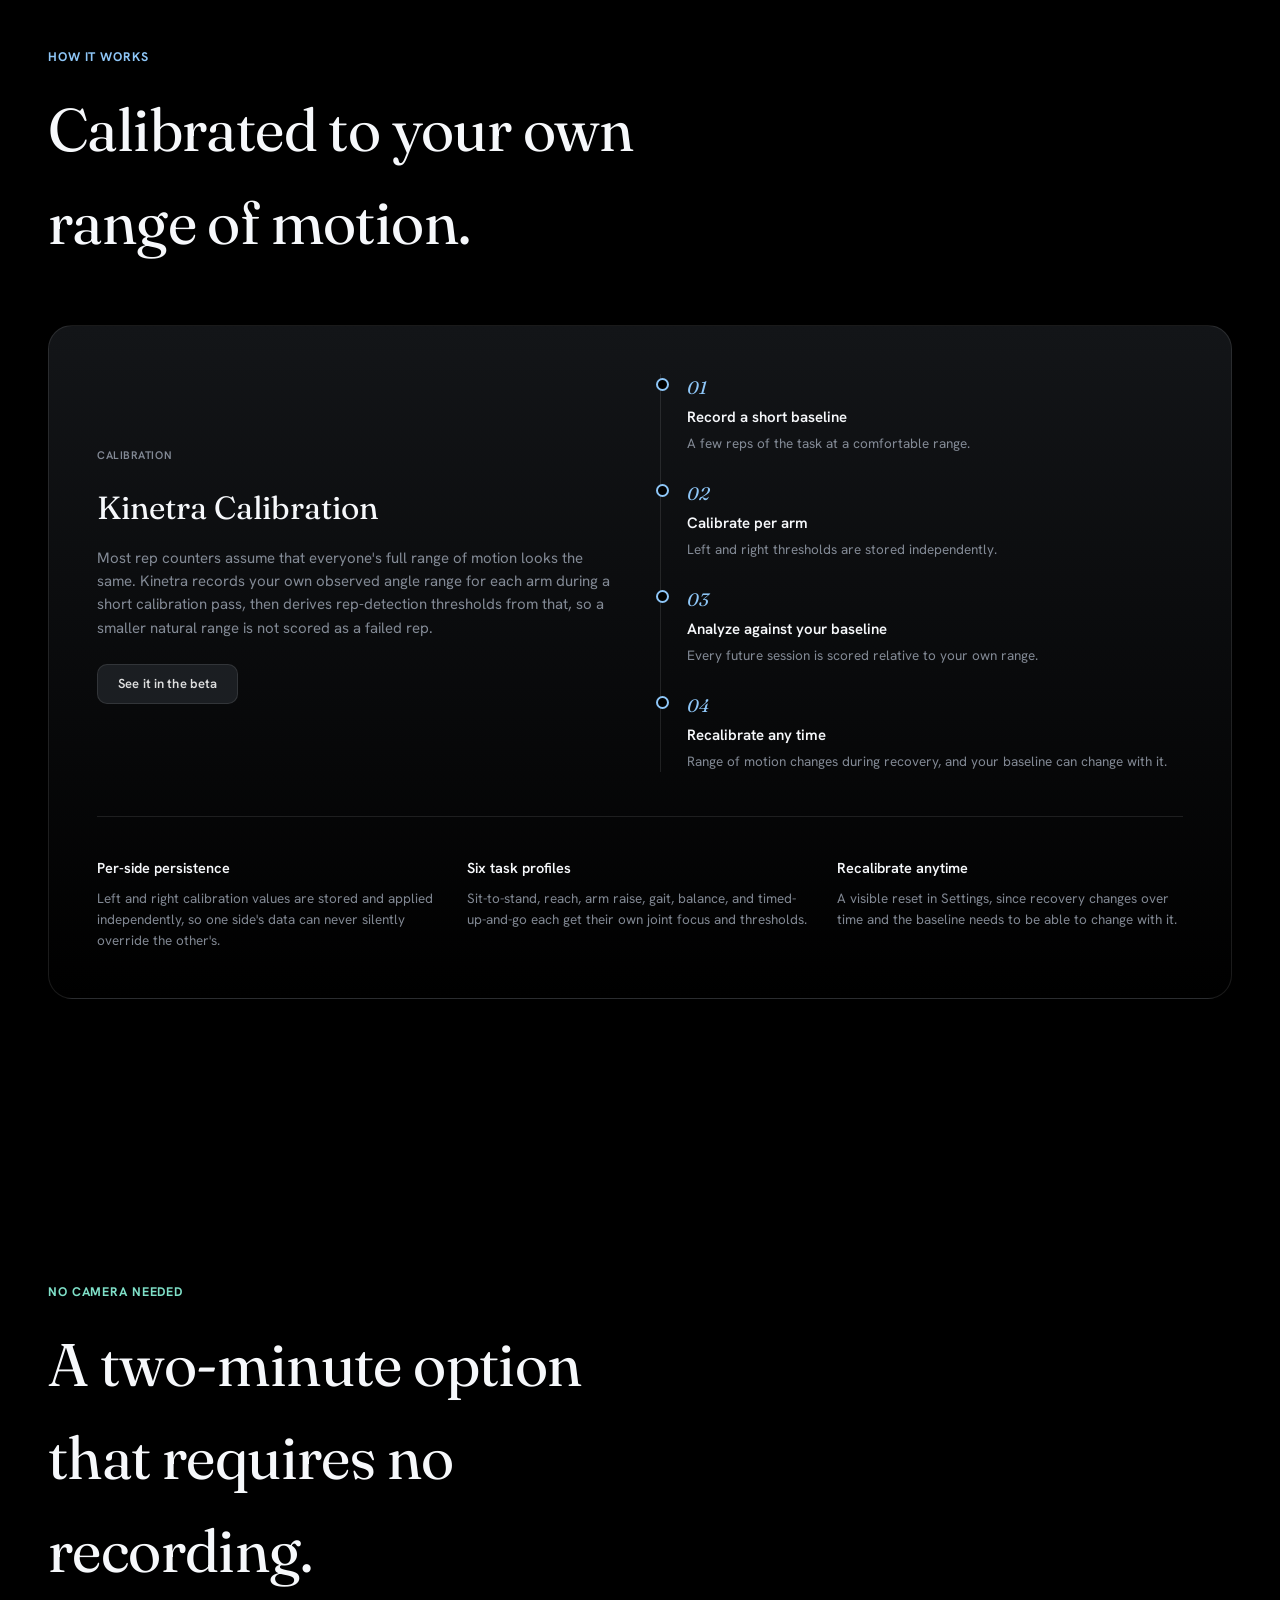
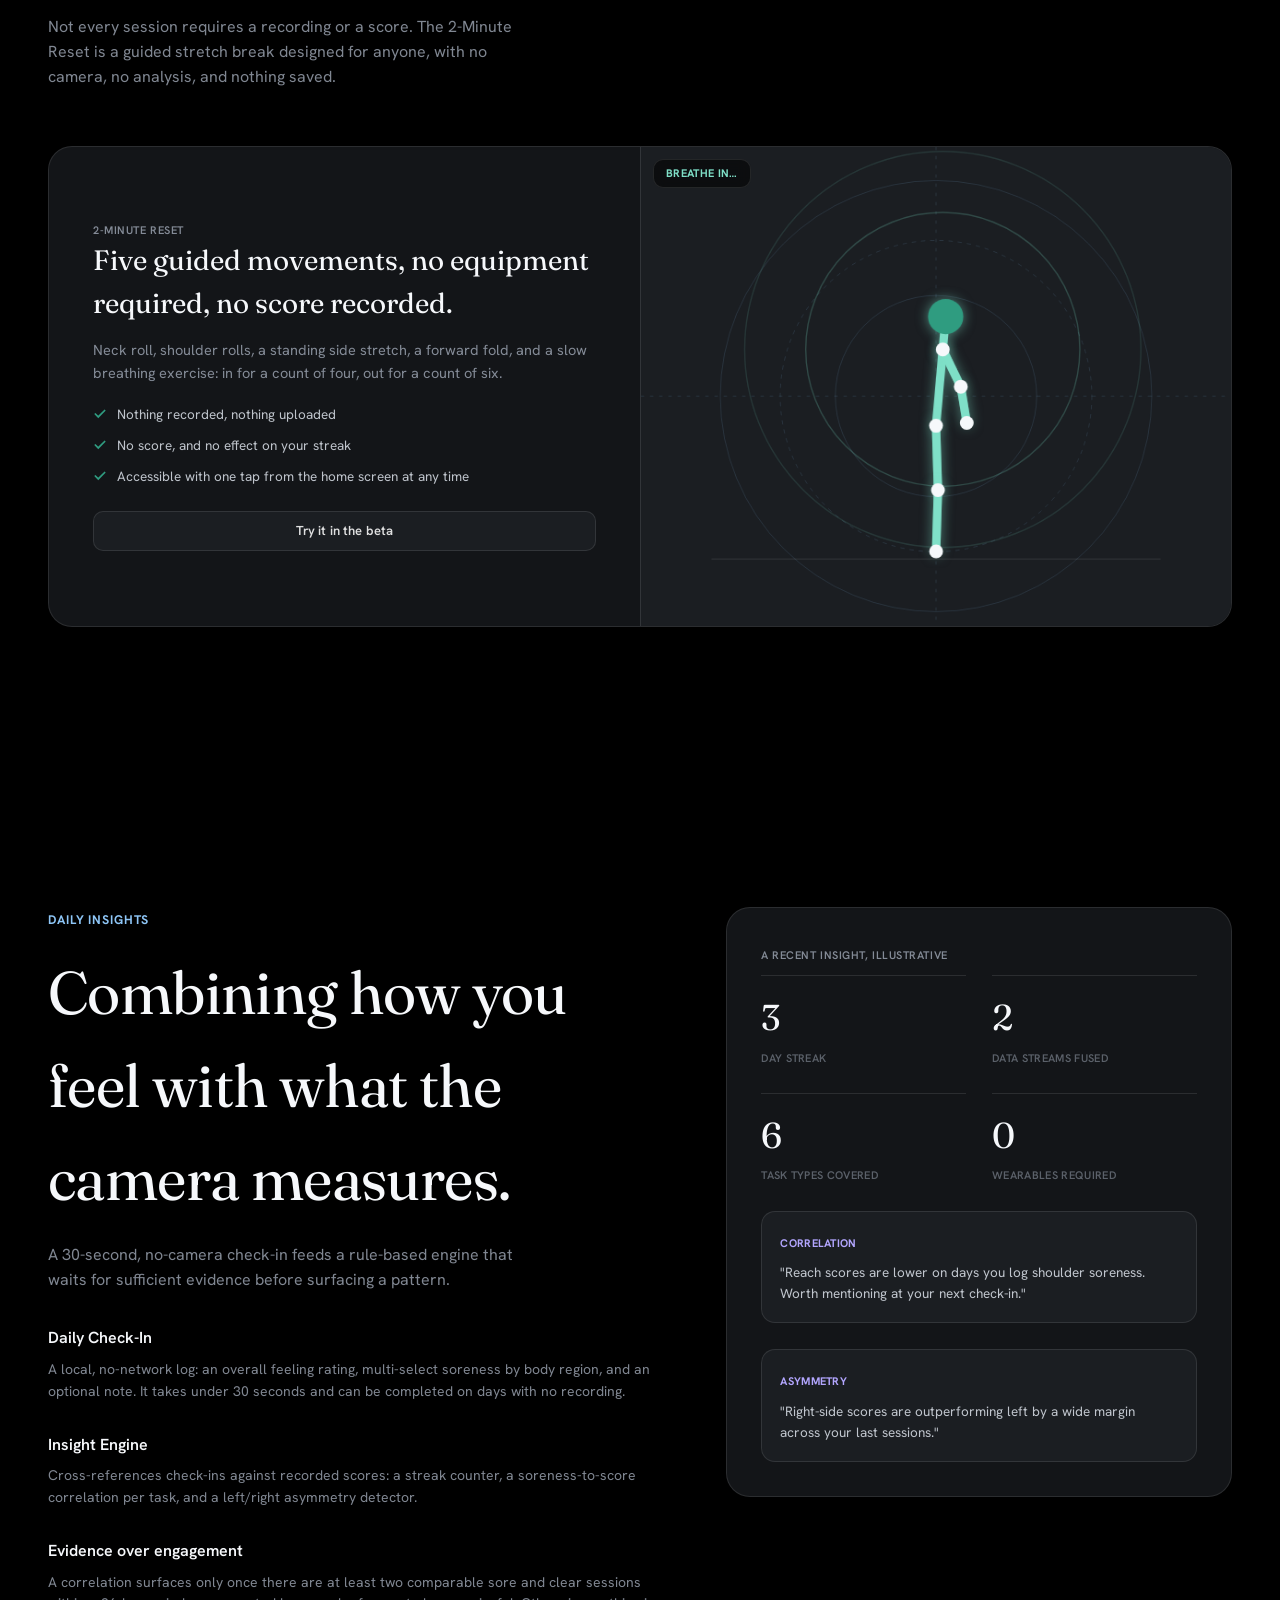
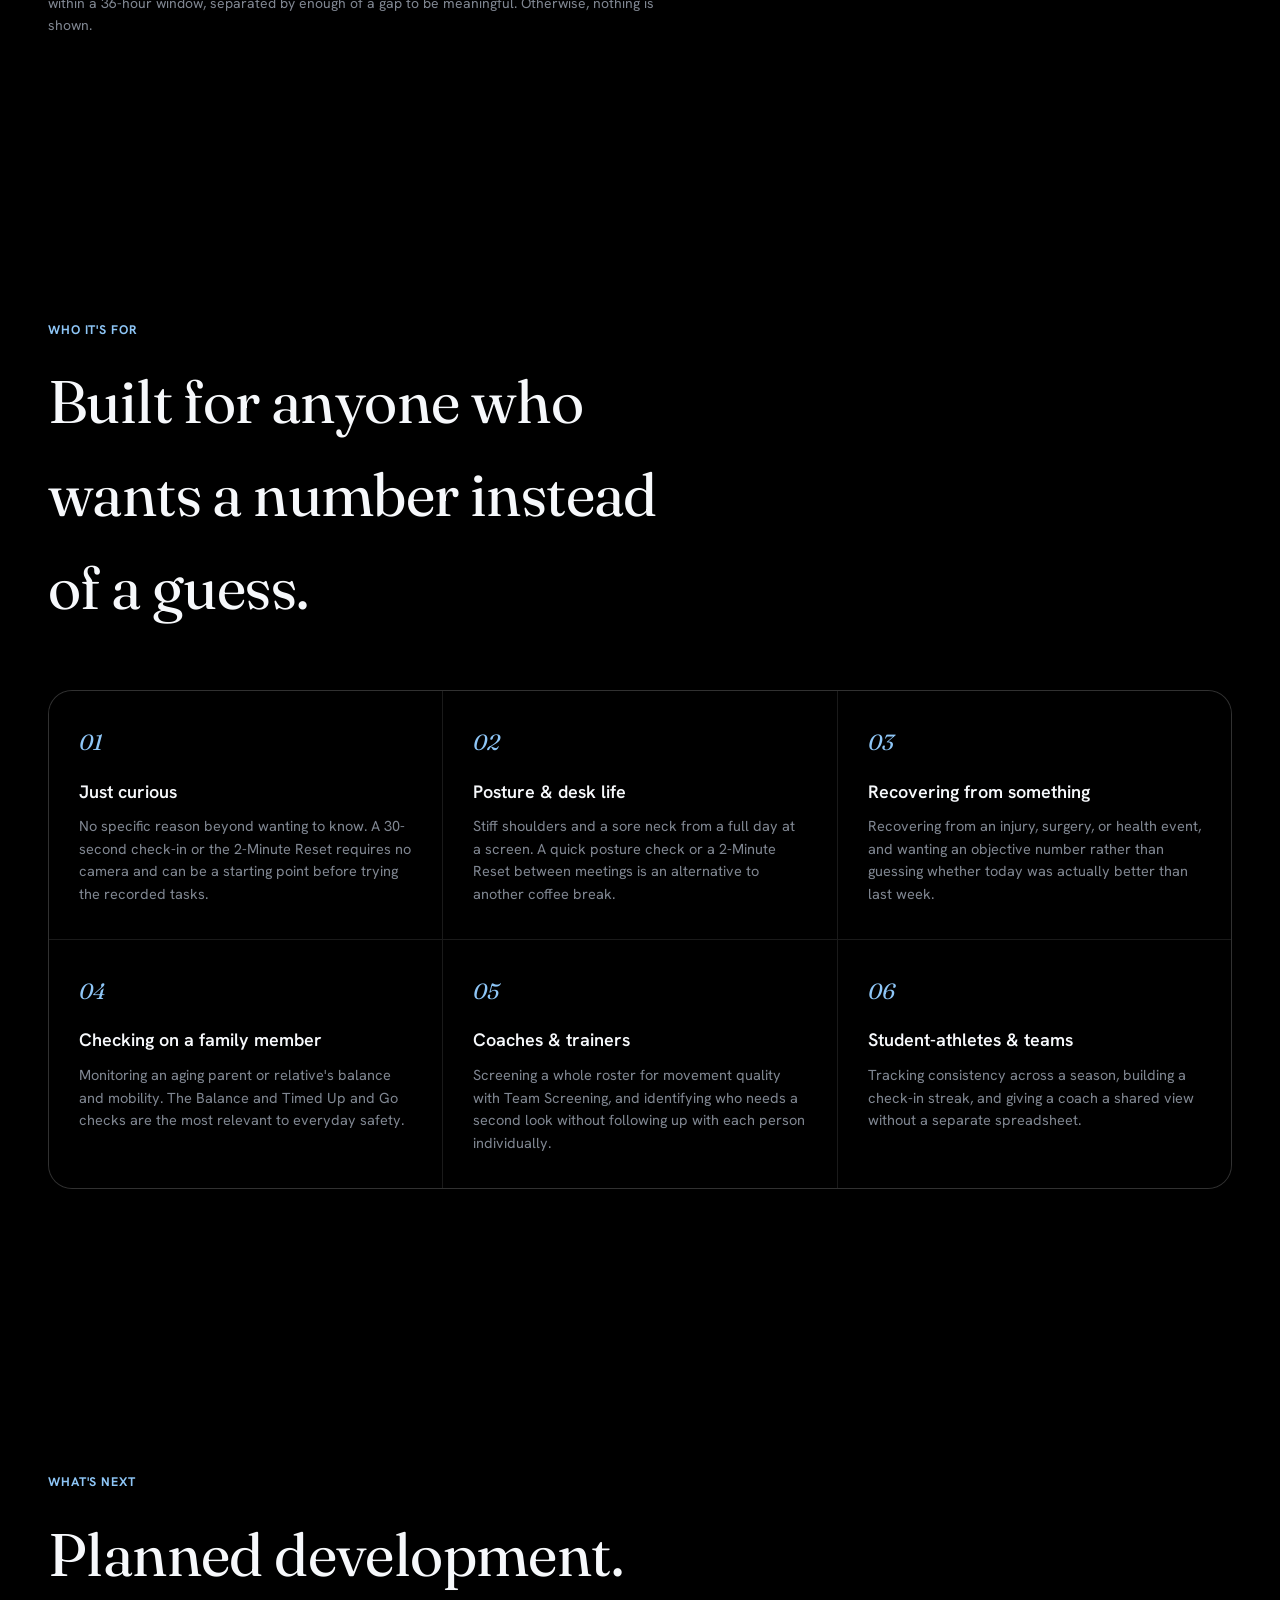
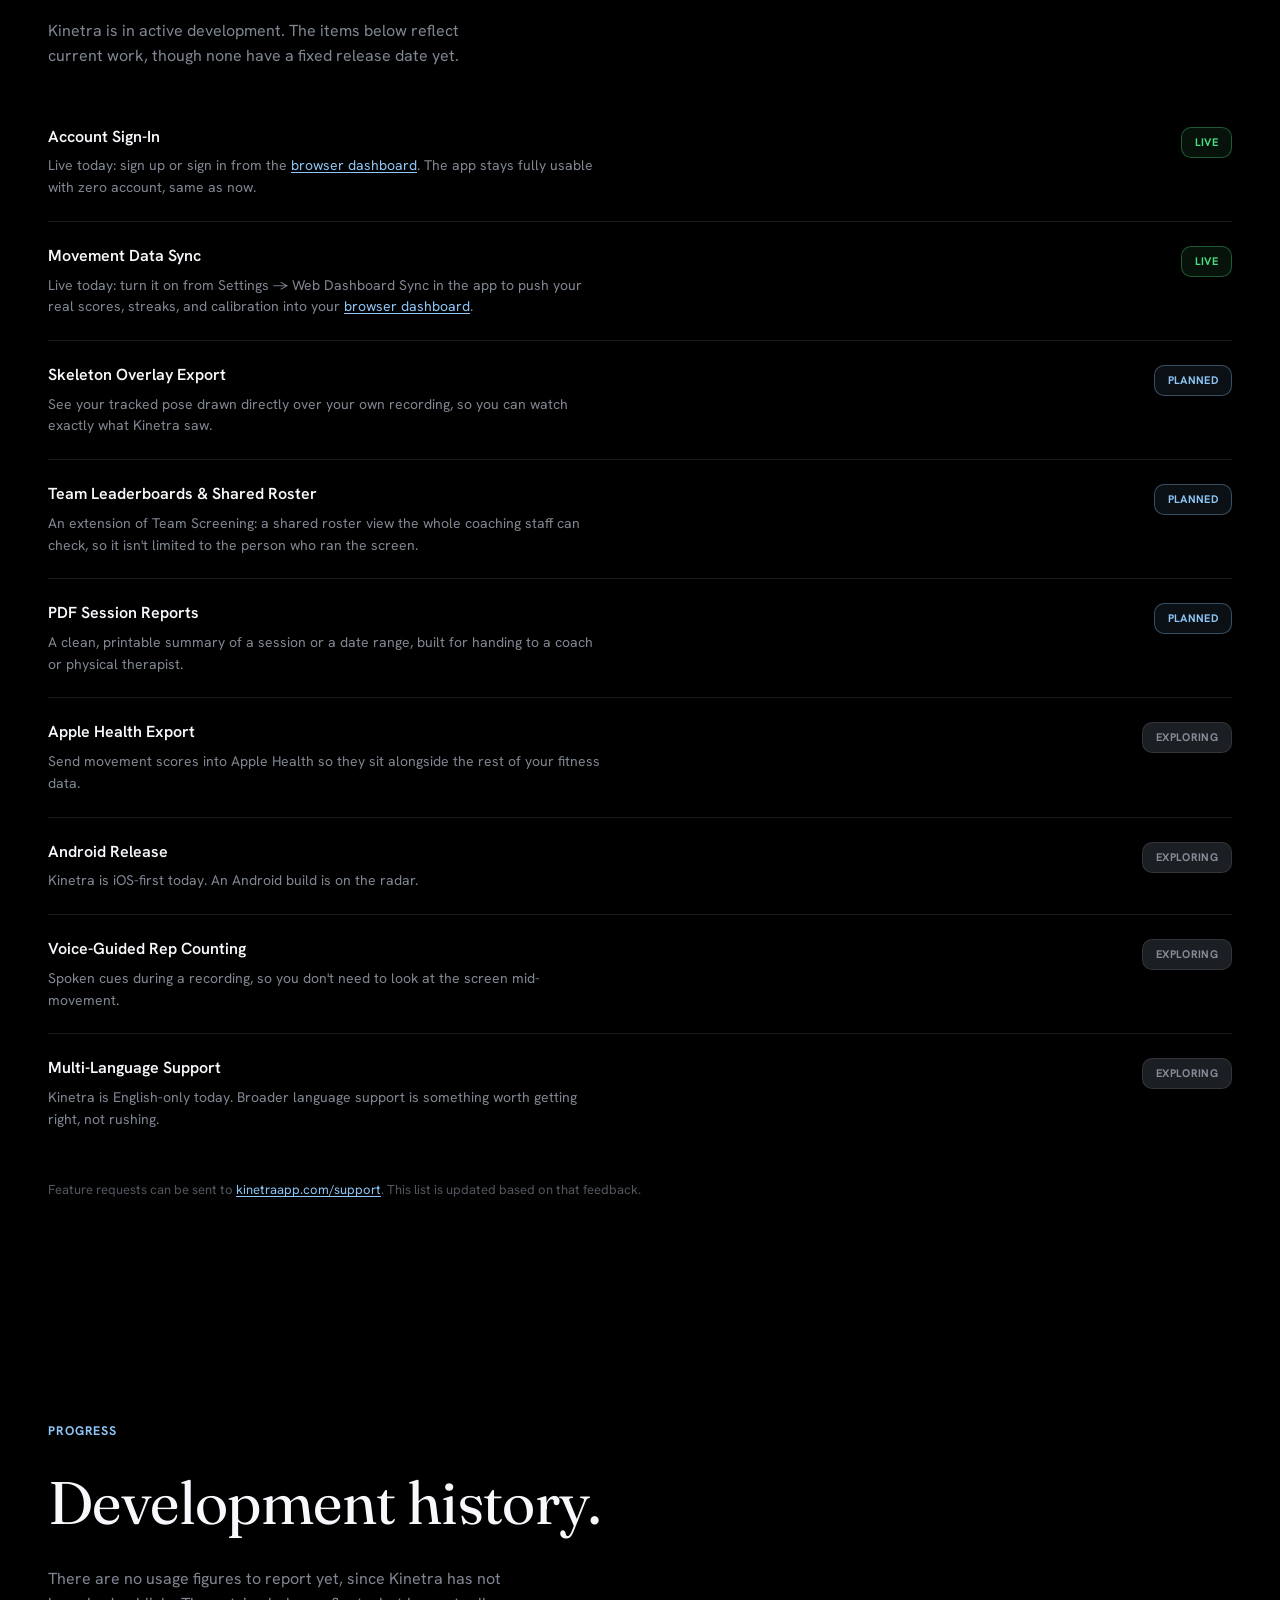
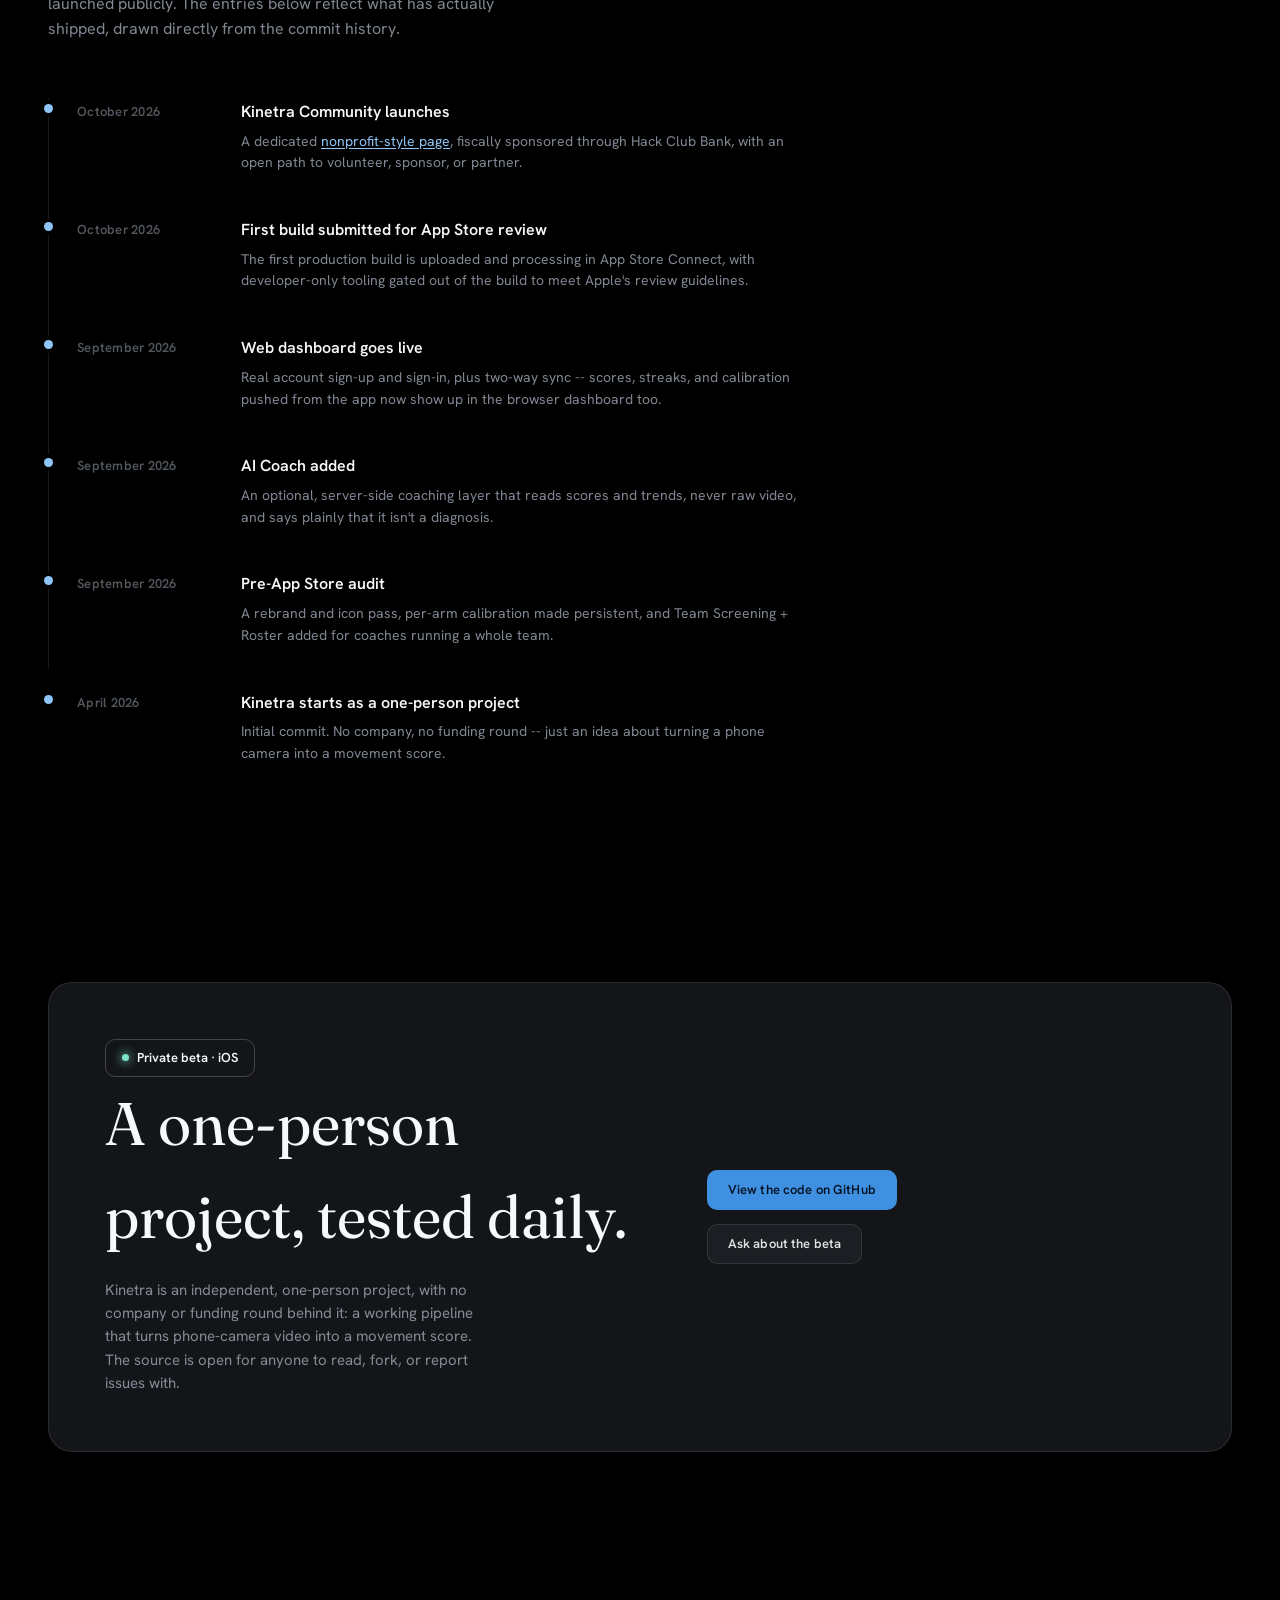
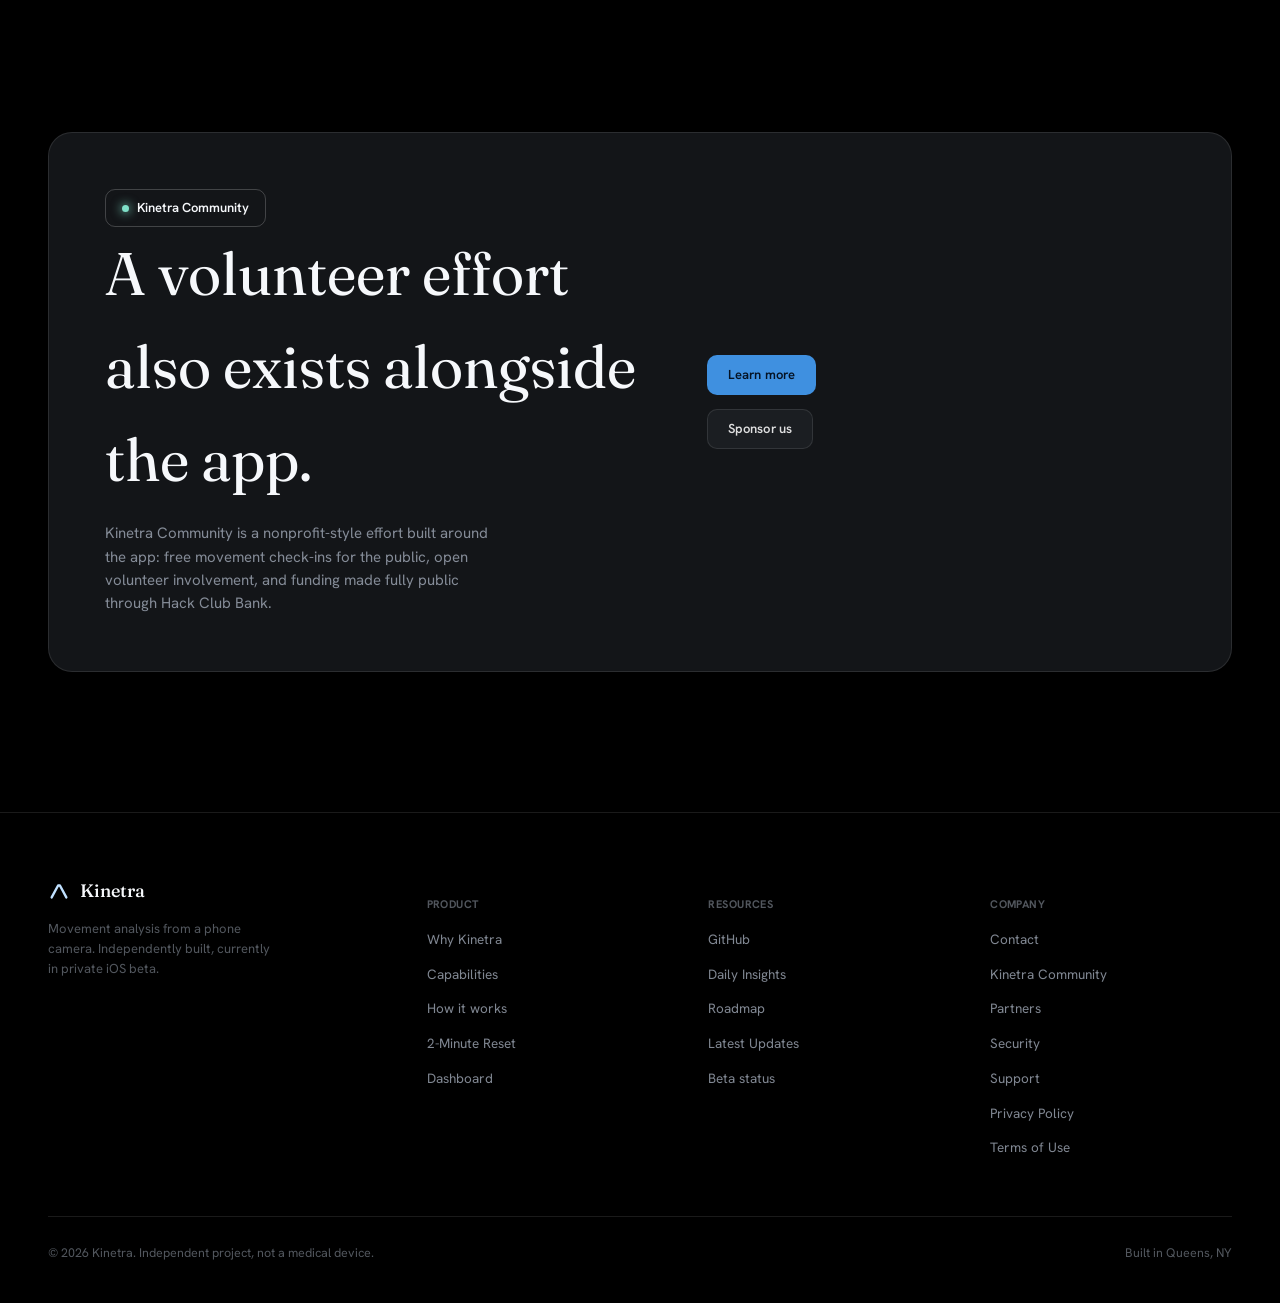
==== commit ea0ec542: "Make site copy formal outside the homepage hero Rewords headlines and body copy on the homepage (bel" ====
--- a/index.html
+++ b/index.html
@@ -219,14 +219,14 @@
       <div class="wrap">
         <div class="section-head reveal">
           <span class="eyebrow">Built in the Open</span>
-          <h2>Proof instead of promises.</h2>
-          <p>There's no user base yet to put in a testimonial, so instead of one, here's what you can go check yourself.</p>
+          <h2>Verification instead of testimonials.</h2>
+          <p>There is no user base yet to cite as a testimonial. The following is independently verifiable instead.</p>
         </div>
         <div class="proof-grid">
           <div class="product-card reveal">
             <span class="tag">Open source</span>
-            <h3>Every line, public</h3>
-            <p>The app and the analysis backend are both on GitHub -- not a marketing repo, the actual code running in production right now.</p>
+            <h3>The complete source is public</h3>
+            <p>The app and the analysis backend are both published on GitHub. This is not a separate marketing repository; it is the code currently running in production.</p>
             <div class="proof-card-meta">
               <div class="proof-stat"><strong id="ghCommits">&mdash;</strong>commits</div>
               <div class="proof-stat"><strong id="ghStars">&mdash;</strong>stars</div>
@@ -235,15 +235,15 @@
             <a class="btn btn-secondary" href="https://github.com/wafisharif/kinetra" target="_blank" rel="noopener" style="margin-top:18px;">View the repo</a>
           </div>
           <div class="product-card reveal">
-            <span class="tag">Tested, not just shipped</span>
+            <span class="tag">Automated testing</span>
             <h3>Automated tests before every merge</h3>
-            <p>The scoring backend runs a pytest suite, and the app is checked with end-to-end tests that click through its real screens, before any change goes out -- not just a manual once-over.</p>
+            <p>The scoring backend runs a pytest suite, and the app is checked with end-to-end tests that exercise its real screens before any change is released, rather than relying on manual review alone.</p>
             <a class="btn btn-secondary" href="https://github.com/wafisharif/kinetra/actions" target="_blank" rel="noopener" style="margin-top:18px;">See CI runs</a>
           </div>
           <div class="product-card reveal">
-            <span class="tag">Honest about limits</span>
-            <h3>The app tells on itself</h3>
-            <p>Every build ships with a Transparency page that plainly states what's measured and where a single camera falls short. Word for word, from that page:</p>
+            <span class="tag">Stated limitations</span>
+            <h3>The app states its own limitations</h3>
+            <p>Every build includes a Transparency page that states plainly what is measured and where a single camera falls short. The following is quoted directly from that page:</p>
             <blockquote class="proof-quote">
               &ldquo;A single 2D camera cannot fully resolve depth, so movement directly toward or away from the camera is measured less reliably than side-to-side movement.&rdquo;
               <cite>&mdash; Kinetra app, Transparency page</cite>
@@ -258,26 +258,24 @@
       <div class="wrap">
         <div class="section-head reveal">
           <span class="eyebrow">Why Kinetra</span>
-          <h2>Where generic fitness apps stop.</h2>
-          <p>Rep-counters tell you what you did. Kinetra tells you how well you did it, and whether that's changing over
-            time.</p>
+          <h2>Beyond what a typical fitness app measures.</h2>
+          <p>A rep counter records what you did. Kinetra measures how well you did it, and whether that is changing over time.</p>
         </div>
         <div class="feature-list">
           <div class="feature-item reveal">
             <div class="num">01</div>
             <h3>Camera-only pose tracking</h3>
-            <p>MediaPipe-based pose estimation runs on a normal video recording. No wearables, no special hardware needed.</p>
+            <p>MediaPipe-based pose estimation runs on a standard video recording. No wearables or specialized hardware are required.</p>
           </div>
           <div class="feature-item reveal">
             <div class="num">02</div>
             <h3>Per-limb calibration</h3>
-            <p>A one-time calibration flow learns your own observed range of motion per arm, so rep-detection thresholds come from that instead of a generic default.</p>
+            <p>A one-time calibration flow records your own observed range of motion for each arm, and rep-detection thresholds are derived from that instead of a generic default.</p>
           </div>
           <div class="feature-item reveal">
             <div class="num">03</div>
-            <h3>Honest, non-diagnostic coaching</h3>
-            <p>An optional AI coaching layer reads your scores and trends, never your video, and says plainly that it
-              isn't a medical diagnosis.</p>
+            <h3>Non-diagnostic coaching</h3>
+            <p>An optional AI coaching layer reads your scores and trends, never your video, and states plainly that it is not a medical diagnosis.</p>
           </div>
         </div>
       </div>
@@ -343,8 +341,7 @@
           <div class="product-card reveal">
             <span class="tag">Backend</span>
             <h3>Analysis Engine</h3>
-            <p>A Flask + MediaPipe service that turns a video into joint angles, rep counts, and per-task scores. It's
-              deployed on Render, with an optional AI coaching feature that runs server-side and never sees raw video.</p>
+            <p>A Flask and MediaPipe service that converts a video into joint angles, rep counts, and per-task scores. It is deployed on Render, with an optional AI coaching feature that runs server-side and never has access to raw video.</p>
           </div>
         </div>
         <div class="badge-row reveal">
@@ -370,8 +367,8 @@
       <div class="wrap">
         <div class="section-head reveal">
           <span class="eyebrow">Capabilities</span>
-          <h2>The parts that don't fit in a screenshot.</h2>
-          <p>Everything below exists because a single score wasn't the whole story.</p>
+          <h2>Additional capabilities.</h2>
+          <p>Each of the following exists because a single score does not capture the full picture.</p>
         </div>
         <div class="capability-grid">
           <div class="product-card reveal">
@@ -382,7 +379,7 @@
           <div class="product-card reveal">
             <span class="tag">Accuracy</span>
             <h3>Frame-Rate Normalization</h3>
-            <p>Velocity is computed against a fixed reference rate, so a 24fps phone and a 60fps phone land on the same score for the same movement.</p>
+            <p>Velocity is computed against a fixed reference rate, so a 24fps phone and a 60fps phone produce the same score for the same movement.</p>
           </div>
           <div class="product-card reveal">
             <span class="tag">Trust</span>
@@ -397,7 +394,7 @@
           <div class="product-card reveal">
             <span class="tag">Accounts</span>
             <h3>Web Dashboard</h3>
-            <p>An account you can sign in to from any browser. Sign in to the same account from inside the app (Settings &rarr; Web Dashboard Sync) and your real session history shows up here.</p>
+            <p>An account that can be signed in to from any browser. Signing in to the same account from inside the app (Settings &rarr; Web Dashboard Sync) displays your real session history here.</p>
             <a class="btn btn-secondary" href="/dashboard/" style="margin-top:16px;">Sign in</a>
           </div>
         </div>
@@ -416,9 +413,7 @@
             <div>
               <span class="micro-label">CALIBRATION</span>
               <h3>Kinetra Calibration</h3>
-              <p>Most rep-counters assume everyone's "full range of motion" looks the same. Kinetra records your own
-                observed angle range per arm during a short calibration pass, then derives rep-detection thresholds from
-                that, so a smaller natural range isn't scored as a failed rep.</p>
+              <p>Most rep counters assume that everyone's full range of motion looks the same. Kinetra records your own observed angle range for each arm during a short calibration pass, then derives rep-detection thresholds from that, so a smaller natural range is not scored as a failed rep.</p>
               <a class="btn btn-secondary" href="#status">See it in the beta</a>
             </div>
             <ul class="step-list">
@@ -457,7 +452,7 @@
             </div>
             <div class="subfeature">
               <h4>Recalibrate anytime</h4>
-              <p>A visible reset in Settings, since recovery is a moving target and needs a baseline that can move with it.</p>
+              <p>A visible reset in Settings, since recovery changes over time and the baseline needs to be able to change with it.</p>
             </div>
           </div>
         </div>
@@ -469,27 +464,25 @@
       <div class="wrap">
         <div class="section-head reveal">
           <span class="eyebrow">No Camera Needed</span>
-          <h2>Sometimes two minutes is the whole ask.</h2>
-          <p>Not every visit needs a recording or a score. The 2-Minute Reset is a guided stretch break built for
-            absolutely anyone, no camera, no analysis, nothing saved.</p>
+          <h2>A two-minute option that requires no recording.</h2>
+          <p>Not every session requires a recording or a score. The 2-Minute Reset is a guided stretch break designed for anyone, with no camera, no analysis, and nothing saved.</p>
         </div>
 
         <div class="task-panel reset-panel reveal">
           <div class="task-panel-copy">
             <span class="micro-label">2-MINUTE RESET</span>
-            <h3>Five moves, no equipment, no score.</h3>
-            <p>Neck roll, shoulder rolls, a standing side stretch, a forward fold, and a slow breath, in for a count of
-              4, out for a count of 6. That's the whole thing.</p>
+            <h3>Five guided movements, no equipment required, no score recorded.</h3>
+            <p>Neck roll, shoulder rolls, a standing side stretch, a forward fold, and a slow breathing exercise: in for a count of four, out for a count of six.</p>
             <ul>
               <li><svg viewBox="0 0 24 24" fill="none" stroke="currentColor" stroke-width="3" stroke-linecap="round">
                   <path d="M20 6L9 17l-5-5" />
                 </svg>Nothing recorded, nothing uploaded</li>
               <li><svg viewBox="0 0 24 24" fill="none" stroke="currentColor" stroke-width="3" stroke-linecap="round">
                   <path d="M20 6L9 17l-5-5" />
-                </svg>No score and no streak pressure, just a break</li>
+                </svg>No score, and no effect on your streak</li>
               <li><svg viewBox="0 0 24 24" fill="none" stroke="currentColor" stroke-width="3" stroke-linecap="round">
                   <path d="M20 6L9 17l-5-5" />
-                </svg>One tap from the home screen, any time</li>
+                </svg>Accessible with one tap from the home screen at any time</li>
             </ul>
             <a class="btn btn-secondary" href="#status" style="margin-top:24px;">Try it in the beta</a>
           </div>
@@ -509,14 +502,14 @@
         <div>
           <div class="section-head reveal" style="margin-bottom: 34px;">
             <span class="eyebrow">Daily Insights</span>
-            <h2>Fusing how you feel with what the camera measures.</h2>
-            <p>A 30-second, no-camera check-in feeds a rule-based engine that waits for enough evidence before it says anything.</p>
+            <h2>Combining how you feel with what the camera measures.</h2>
+            <p>A 30-second, no-camera check-in feeds a rule-based engine that waits for sufficient evidence before surfacing a pattern.</p>
           </div>
           <div class="insight-blocks">
             <div class="insight-block reveal">
               <h4>Daily Check-In</h4>
               <p>A local, no-network log: an overall feeling rating, multi-select soreness by body region, and an
-                optional note. Takes under 30 seconds, and works even on days with no recording.</p>
+                optional note. It takes under 30 seconds and can be completed on days with no recording.</p>
             </div>
             <div class="insight-block reveal">
               <h4>Insight Engine</h4>
@@ -525,7 +518,7 @@
             </div>
             <div class="insight-block reveal">
               <h4>Evidence over engagement</h4>
-              <p>A correlation only surfaces once there are at least two comparable sore and clear sessions within a 36-hour window, with enough of a gap between them to mean something. Without that, nothing shows up.</p>
+              <p>A correlation surfaces only once there are at least two comparable sore and clear sessions within a 36-hour window, separated by enough of a gap to be meaningful. Otherwise, nothing is shown.</p>
             </div>
           </div>
         </div>
@@ -573,32 +566,32 @@
           <div class="feature-item reveal">
             <div class="num">01</div>
             <h3>Just curious</h3>
-            <p>No real reason beyond wanting to know. Start with a 30-second check-in or the 2-Minute Reset, no camera required, and grow into more from there.</p>
+            <p>No specific reason beyond wanting to know. A 30-second check-in or the 2-Minute Reset requires no camera and can be a starting point before trying the recorded tasks.</p>
           </div>
           <div class="feature-item reveal">
             <div class="num">02</div>
             <h3>Posture &amp; desk life</h3>
-            <p>Stiff shoulders and a sore neck from a full day at a screen. A quick posture check or a 2-Minute Reset between meetings beats another coffee break.</p>
+            <p>Stiff shoulders and a sore neck from a full day at a screen. A quick posture check or a 2-Minute Reset between meetings is an alternative to another coffee break.</p>
           </div>
           <div class="feature-item reveal">
             <div class="num">03</div>
             <h3>Recovering from something</h3>
-            <p>Working back from an injury, surgery, or health event and want an objective number instead of guessing whether today was actually better than last week.</p>
+            <p>Recovering from an injury, surgery, or health event, and wanting an objective number rather than guessing whether today was actually better than last week.</p>
           </div>
           <div class="feature-item reveal">
             <div class="num">04</div>
             <h3>Checking on a family member</h3>
-            <p>Keeping an eye on an aging parent or relative's balance and mobility. Balance and Get Up &amp; Go checks say the most about everyday safety.</p>
+            <p>Monitoring an aging parent or relative's balance and mobility. The Balance and Timed Up and Go checks are the most relevant to everyday safety.</p>
           </div>
           <div class="feature-item reveal">
             <div class="num">05</div>
             <h3>Coaches &amp; trainers</h3>
-            <p>Screen a whole roster for movement quality with Team Screening, and see who needs a second look without chasing everyone down individually.</p>
+            <p>Screening a whole roster for movement quality with Team Screening, and identifying who needs a second look without following up with each person individually.</p>
           </div>
           <div class="feature-item reveal">
             <div class="num">06</div>
             <h3>Student-athletes &amp; teams</h3>
-            <p>Track consistency across a season, build a check-in streak, and give a coach a shared view without a spreadsheet.</p>
+            <p>Tracking consistency across a season, building a check-in streak, and giving a coach a shared view without a separate spreadsheet.</p>
           </div>
         </div>
       </div>
@@ -609,8 +602,8 @@
       <div class="wrap">
         <div class="section-head reveal">
           <span class="eyebrow">What's next</span>
-          <h2>The honest roadmap.</h2>
-          <p>Kinetra is in active development. Here's what's actually being worked on, though nothing below has a fixed date yet.</p>
+          <h2>Planned development.</h2>
+          <p>Kinetra is in active development. The items below reflect current work, though none have a fixed release date yet.</p>
         </div>
 
         <div class="roadmap-list reveal">
@@ -678,7 +671,7 @@
             <div class="roadmap-tag tag-exploring">Exploring</div>
           </div>
         </div>
-        <p class="roadmap-note">Have a feature you want? Say so at <a href="/support" class="inline-link">kinetraapp.com/support</a> -- this list changes based on what people ask for.</p>
+        <p class="roadmap-note">Feature requests can be sent to <a href="/support" class="inline-link">kinetraapp.com/support</a>. This list is updated based on that feedback.</p>
       </div>
     </section>
 
@@ -687,8 +680,8 @@
       <div class="wrap">
         <div class="section-head reveal">
           <span class="eyebrow">Progress</span>
-          <h2>Built in the open, one real milestone at a time.</h2>
-          <p>No usage numbers here yet -- Kinetra hasn't launched. Just what's actually shipped, pulled straight from the commit history.</p>
+          <h2>Development history.</h2>
+          <p>There are no usage figures to report yet, since Kinetra has not launched publicly. The entries below reflect what has actually shipped, drawn directly from the commit history.</p>
         </div>
         <div class="updates-list reveal">
           <div class="update-row">
@@ -749,8 +742,8 @@
         <div class="status-card reveal">
           <div>
             <span class="status-pill"><span class="dot"></span>Private beta &middot; iOS</span>
-            <h2>Currently a one-person build, being tested every day.</h2>
-            <p>Kinetra is a one-person, independent project: no company or funding round behind it, just a working pipeline that turns phone-camera video into a movement score. The source is open for anyone who wants to read it, fork it, or point out what's wrong with it.</p>
+            <h2>A one-person project, tested daily.</h2>
+            <p>Kinetra is an independent, one-person project, with no company or funding round behind it: a working pipeline that turns phone-camera video into a movement score. The source is open for anyone to read, fork, or report issues with.</p>
           </div>
           <div class="status-actions">
             <a class="btn btn-primary" href="https://github.com/wafisharif/kinetra" target="_blank" rel="noopener">View the code
@@ -767,8 +760,8 @@
         <div class="status-card reveal">
           <div>
             <span class="status-pill"><span class="dot"></span>Kinetra Community</span>
-            <h2>There's a volunteer side to this, too.</h2>
-            <p>Kinetra Community is the nonprofit-style effort growing around the app: free movement check-ins for real people, open volunteer involvement, and funding that's fully public through Hack Club Bank.</p>
+            <h2>A volunteer effort also exists alongside the app.</h2>
+            <p>Kinetra Community is a nonprofit-style effort built around the app: free movement check-ins for the public, open volunteer involvement, and funding made fully public through Hack Club Bank.</p>
           </div>
           <div class="status-actions">
             <a class="btn btn-primary" href="/community/">Learn more</a>
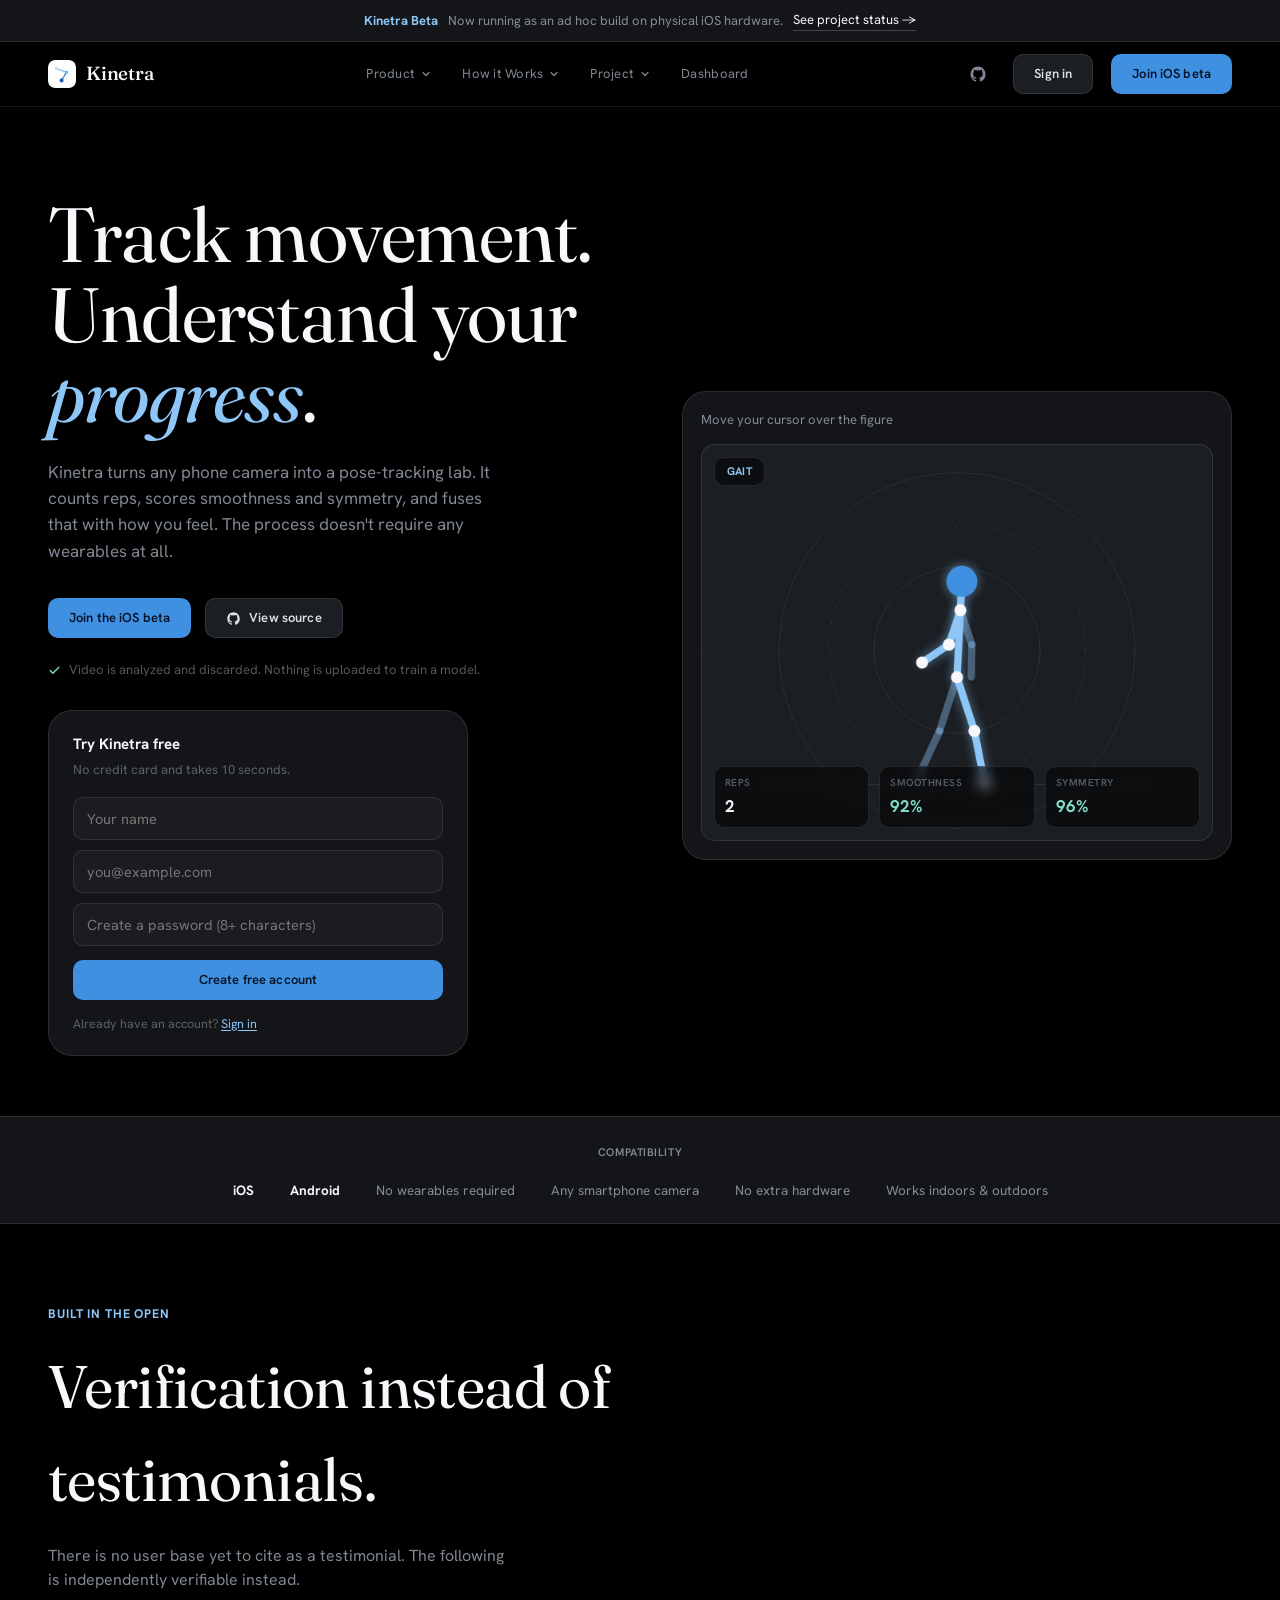
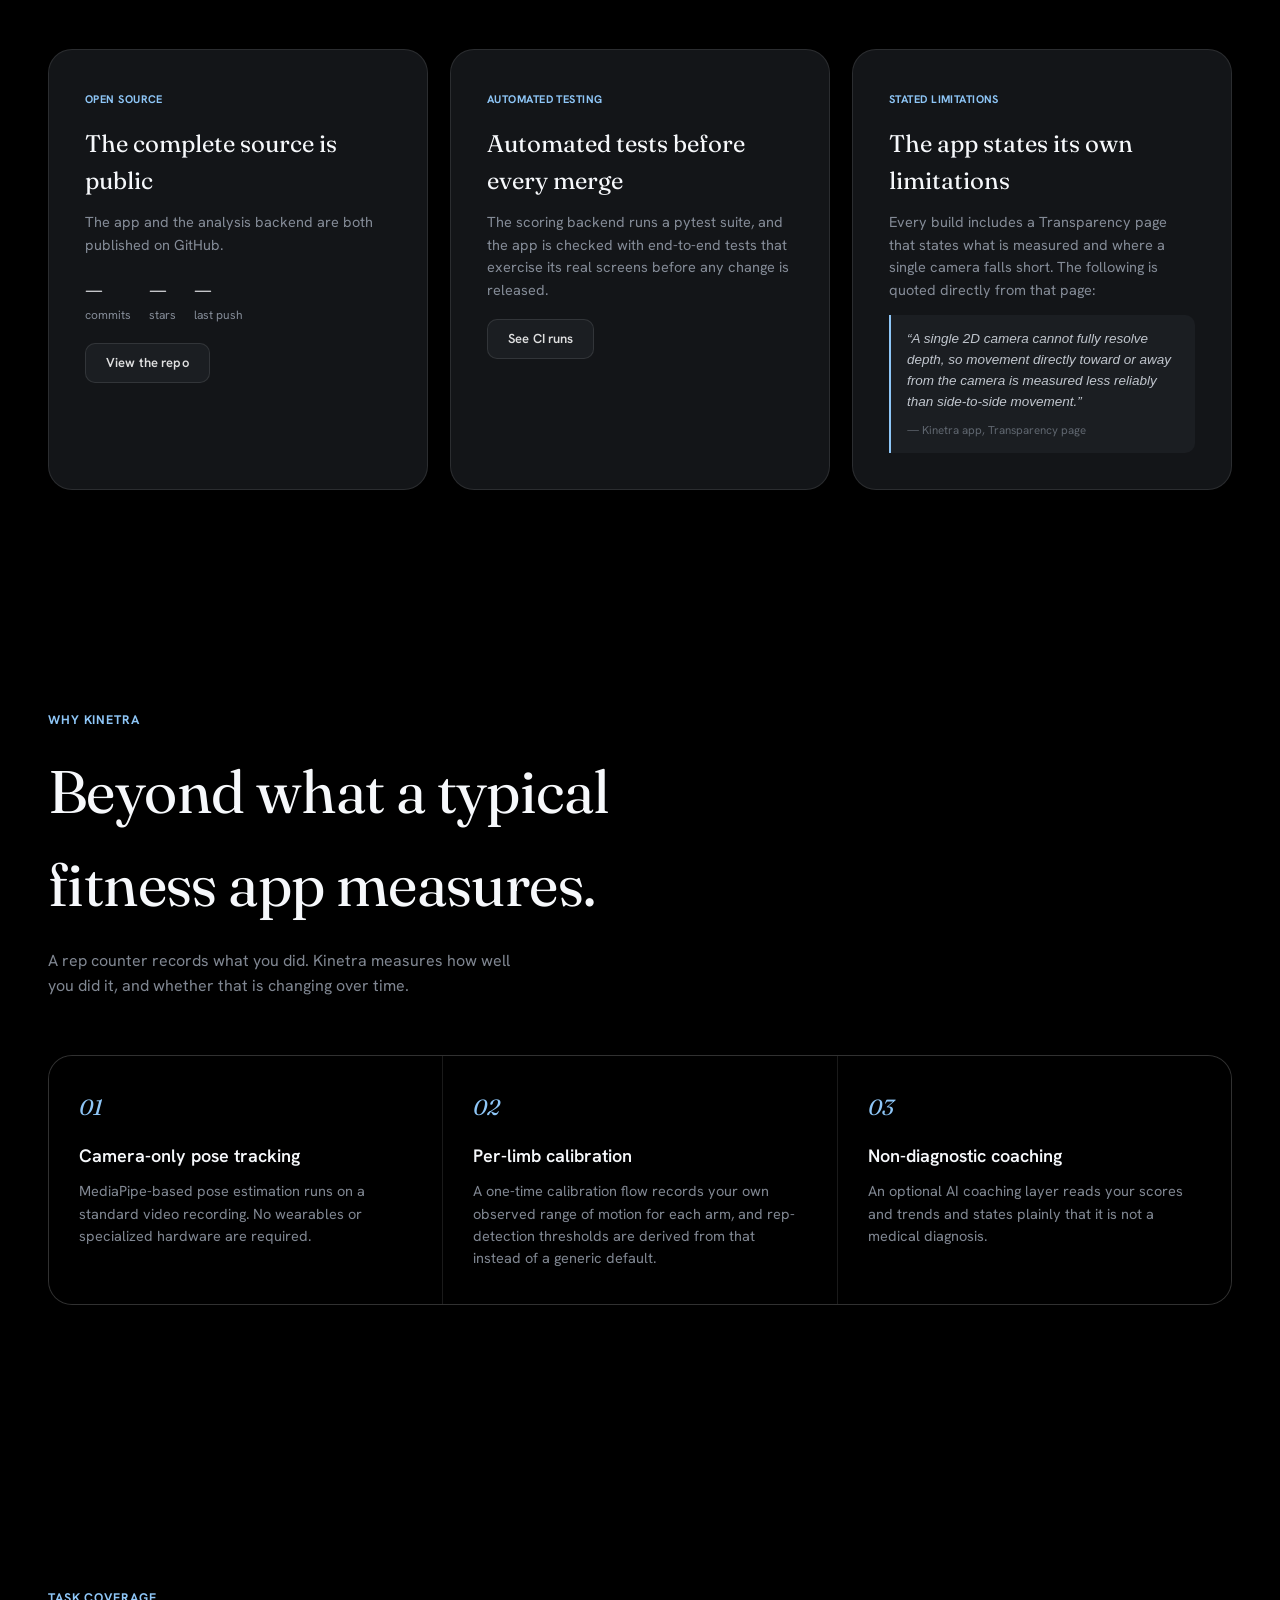
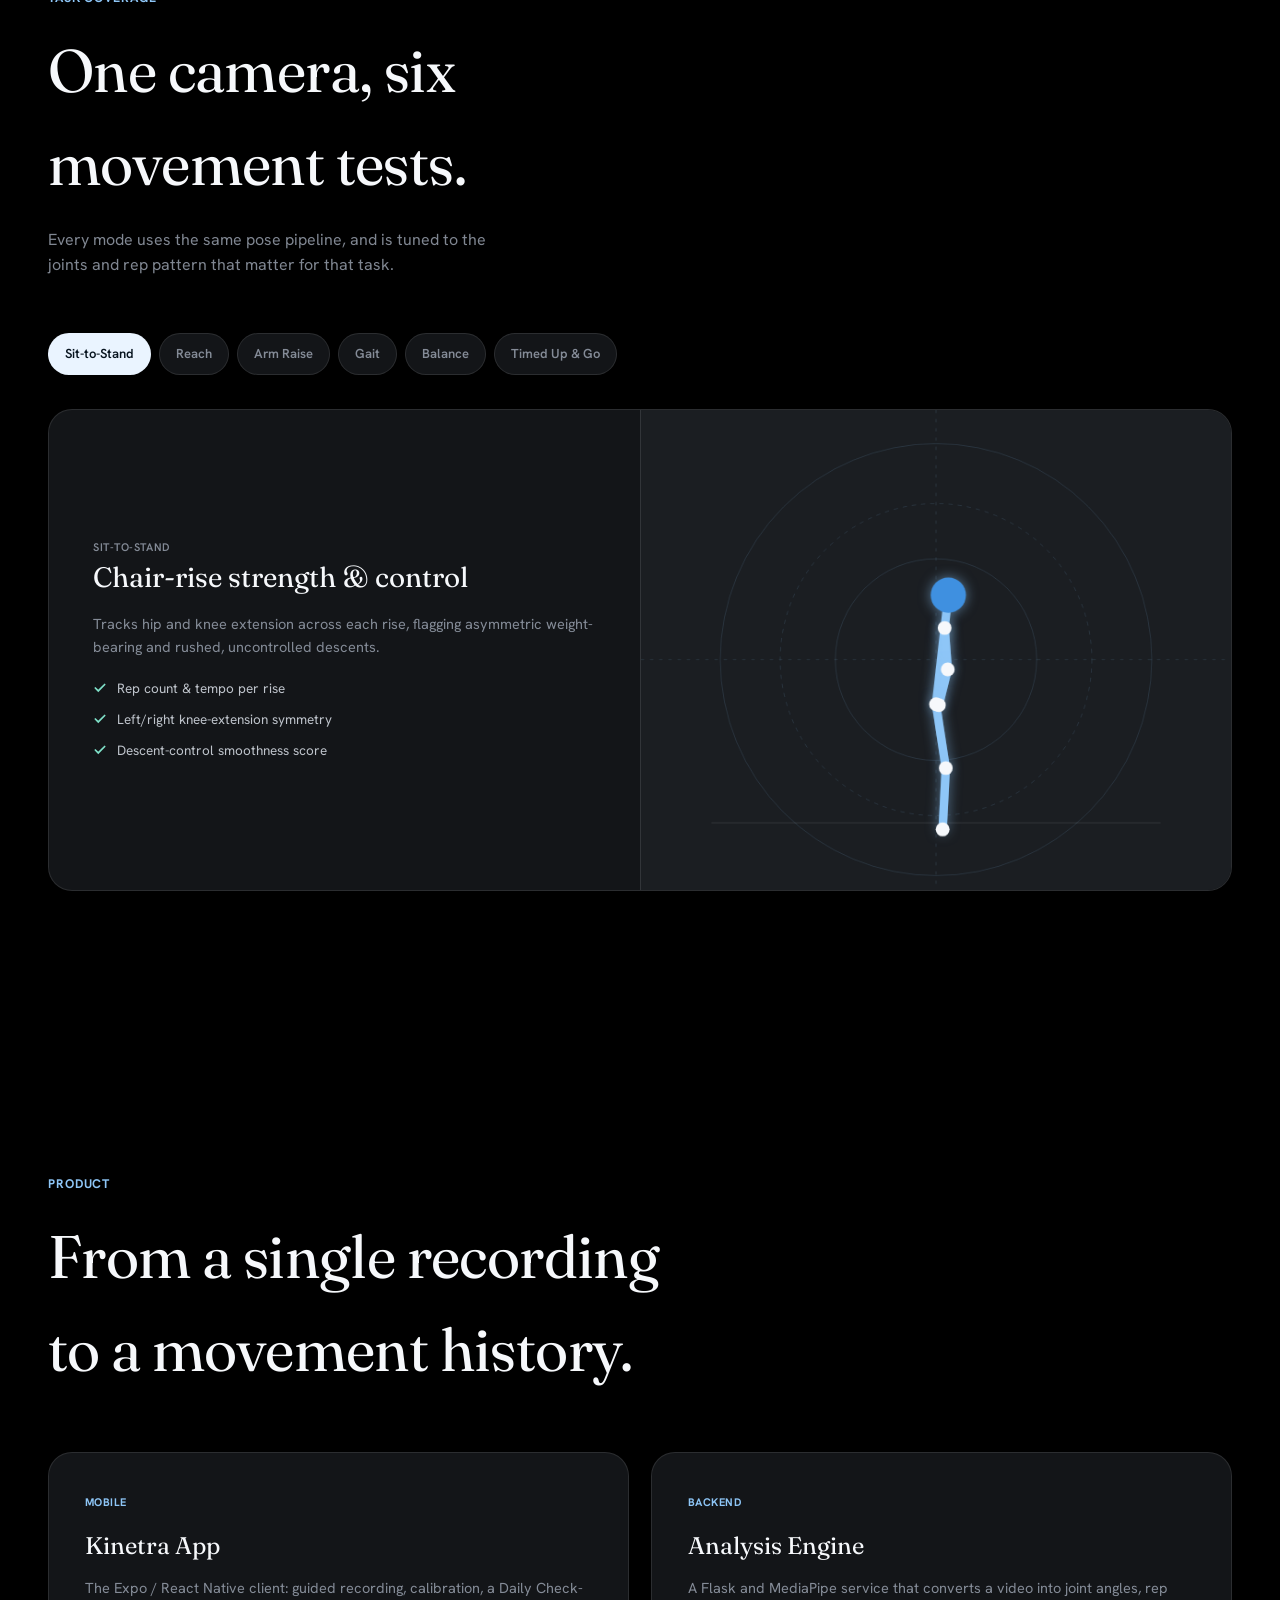
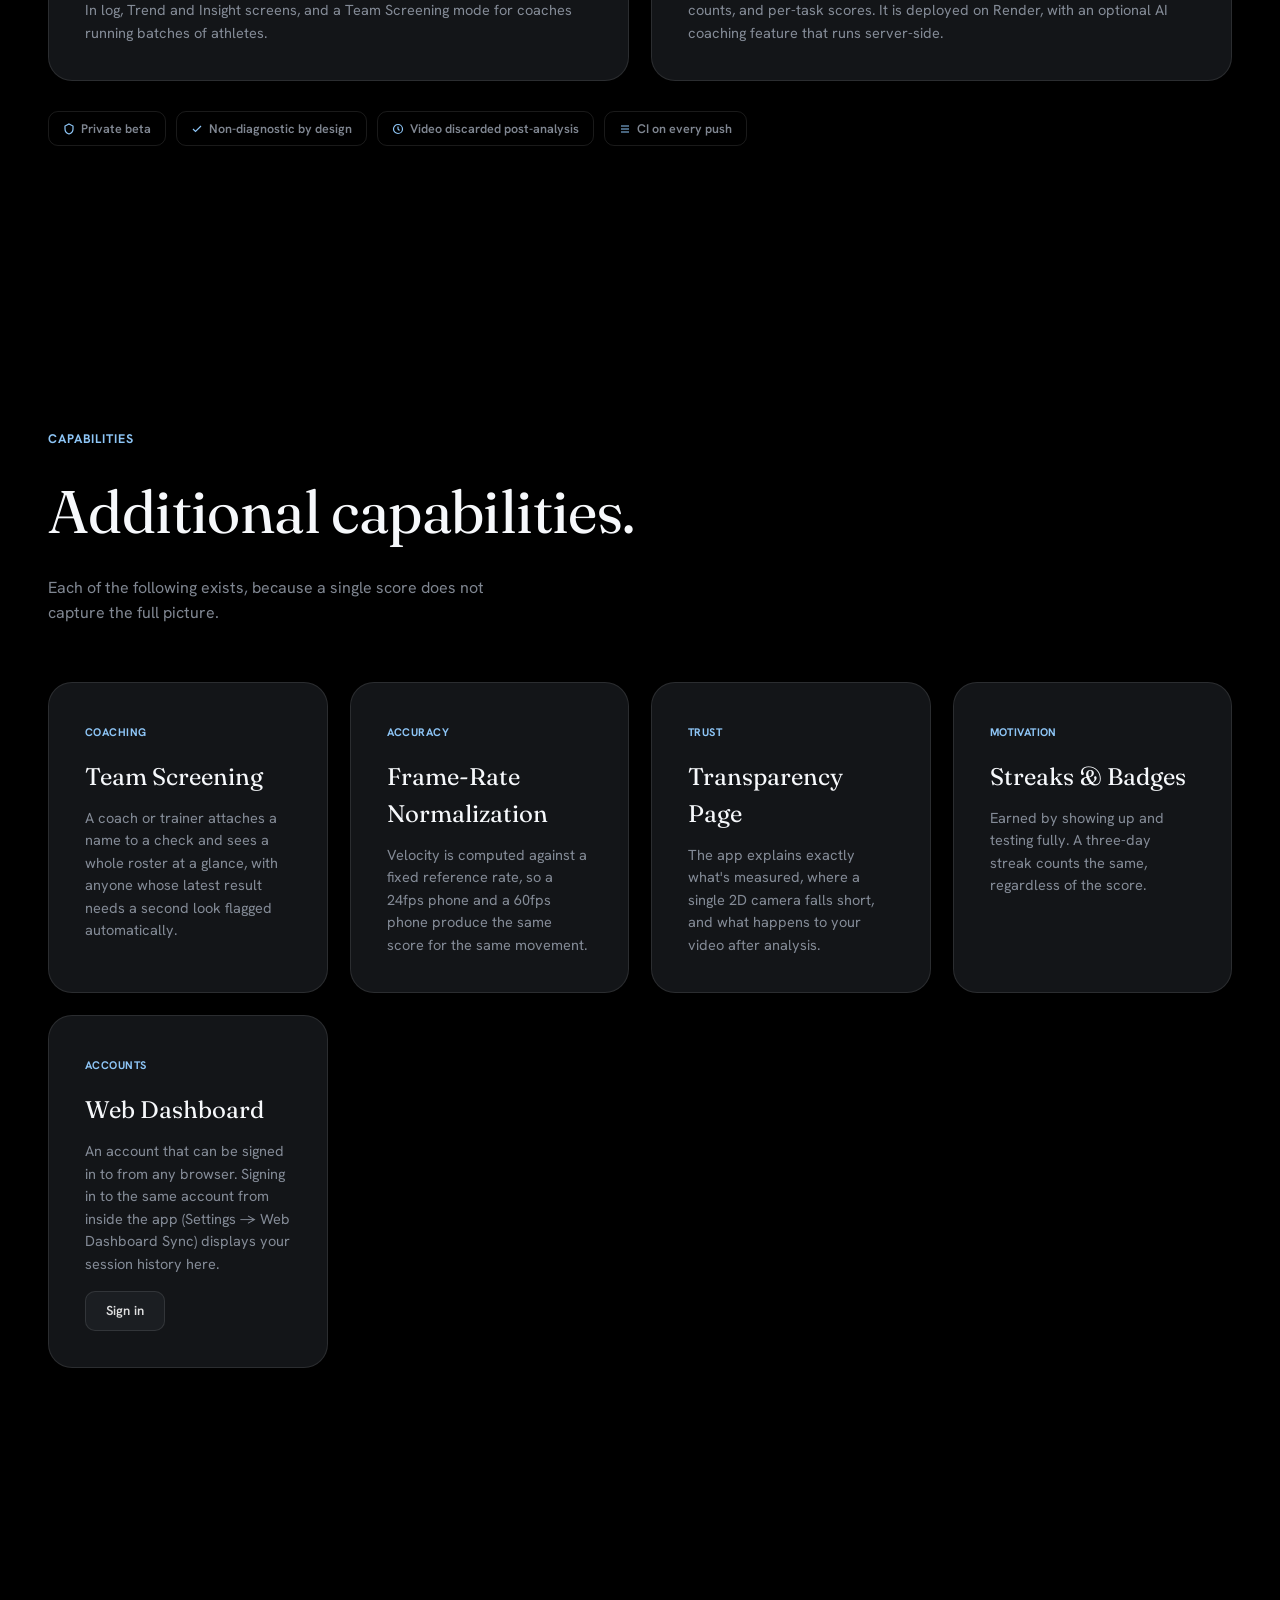
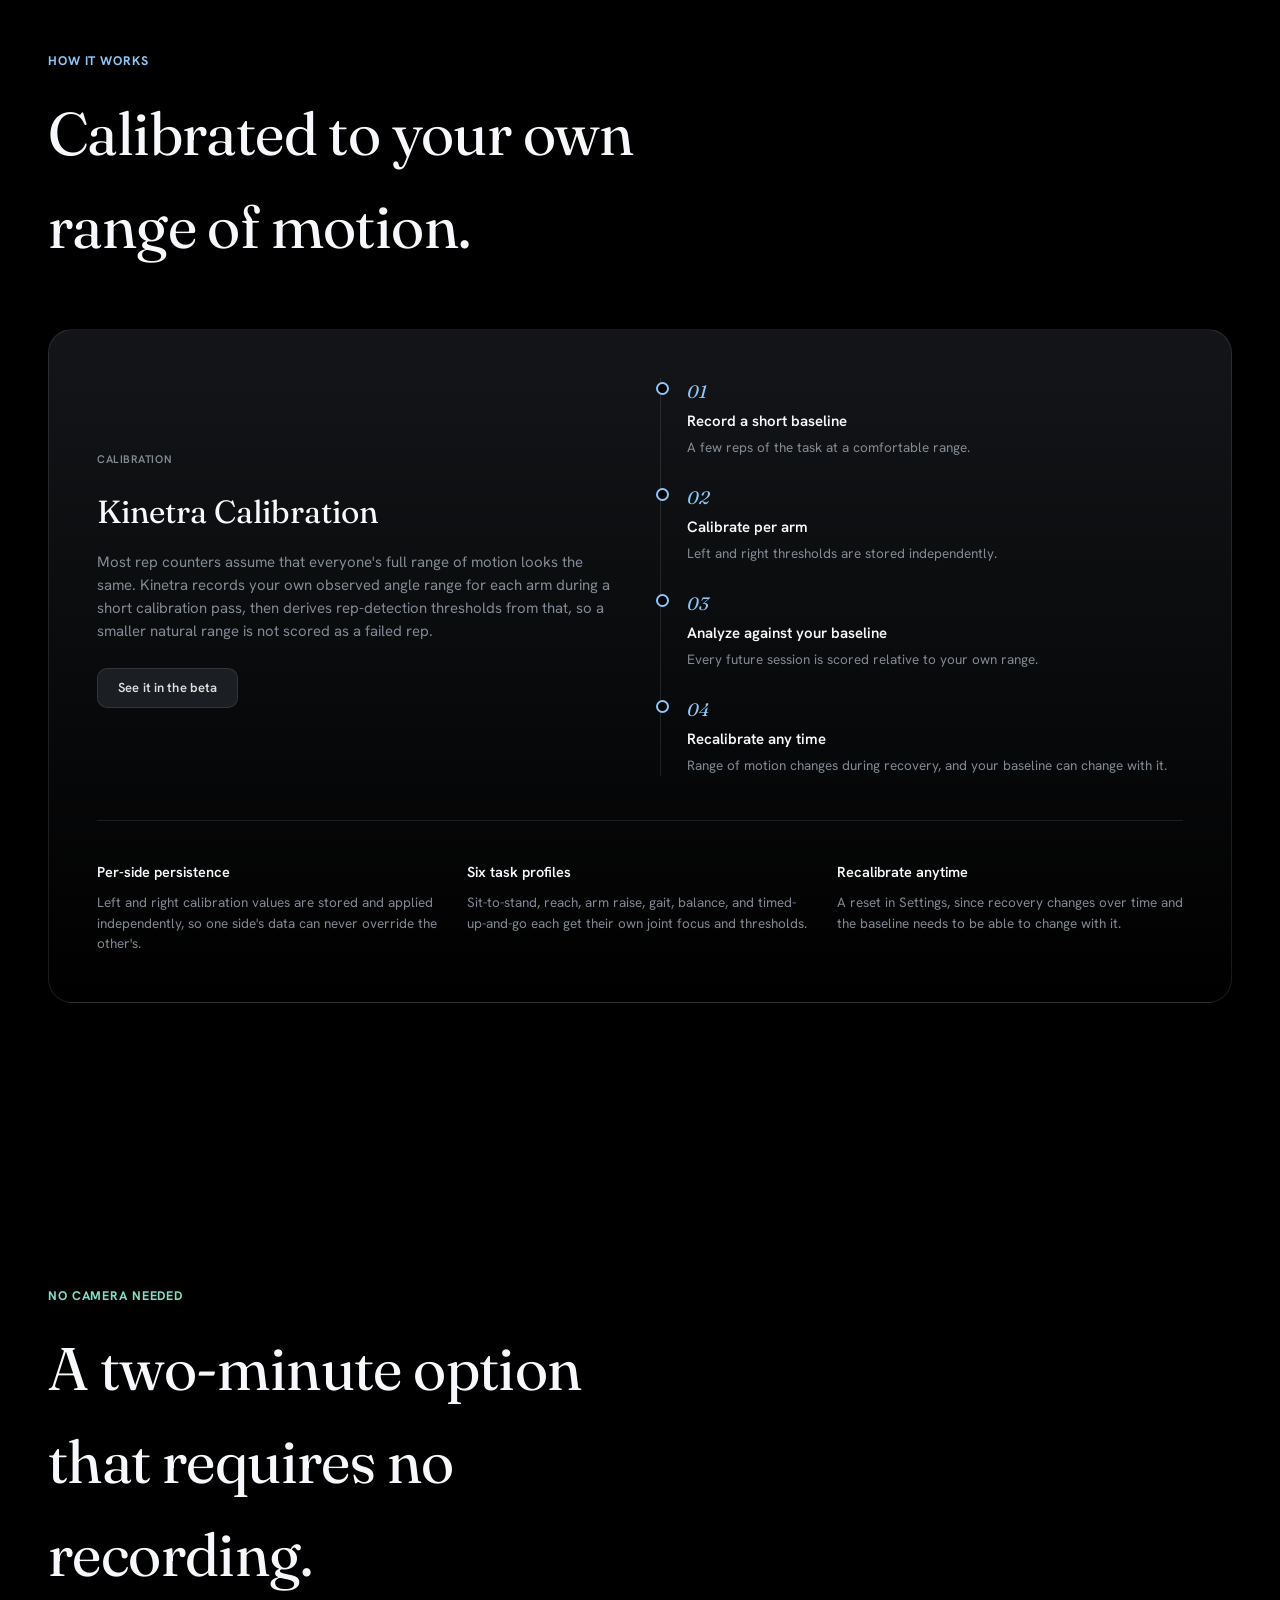
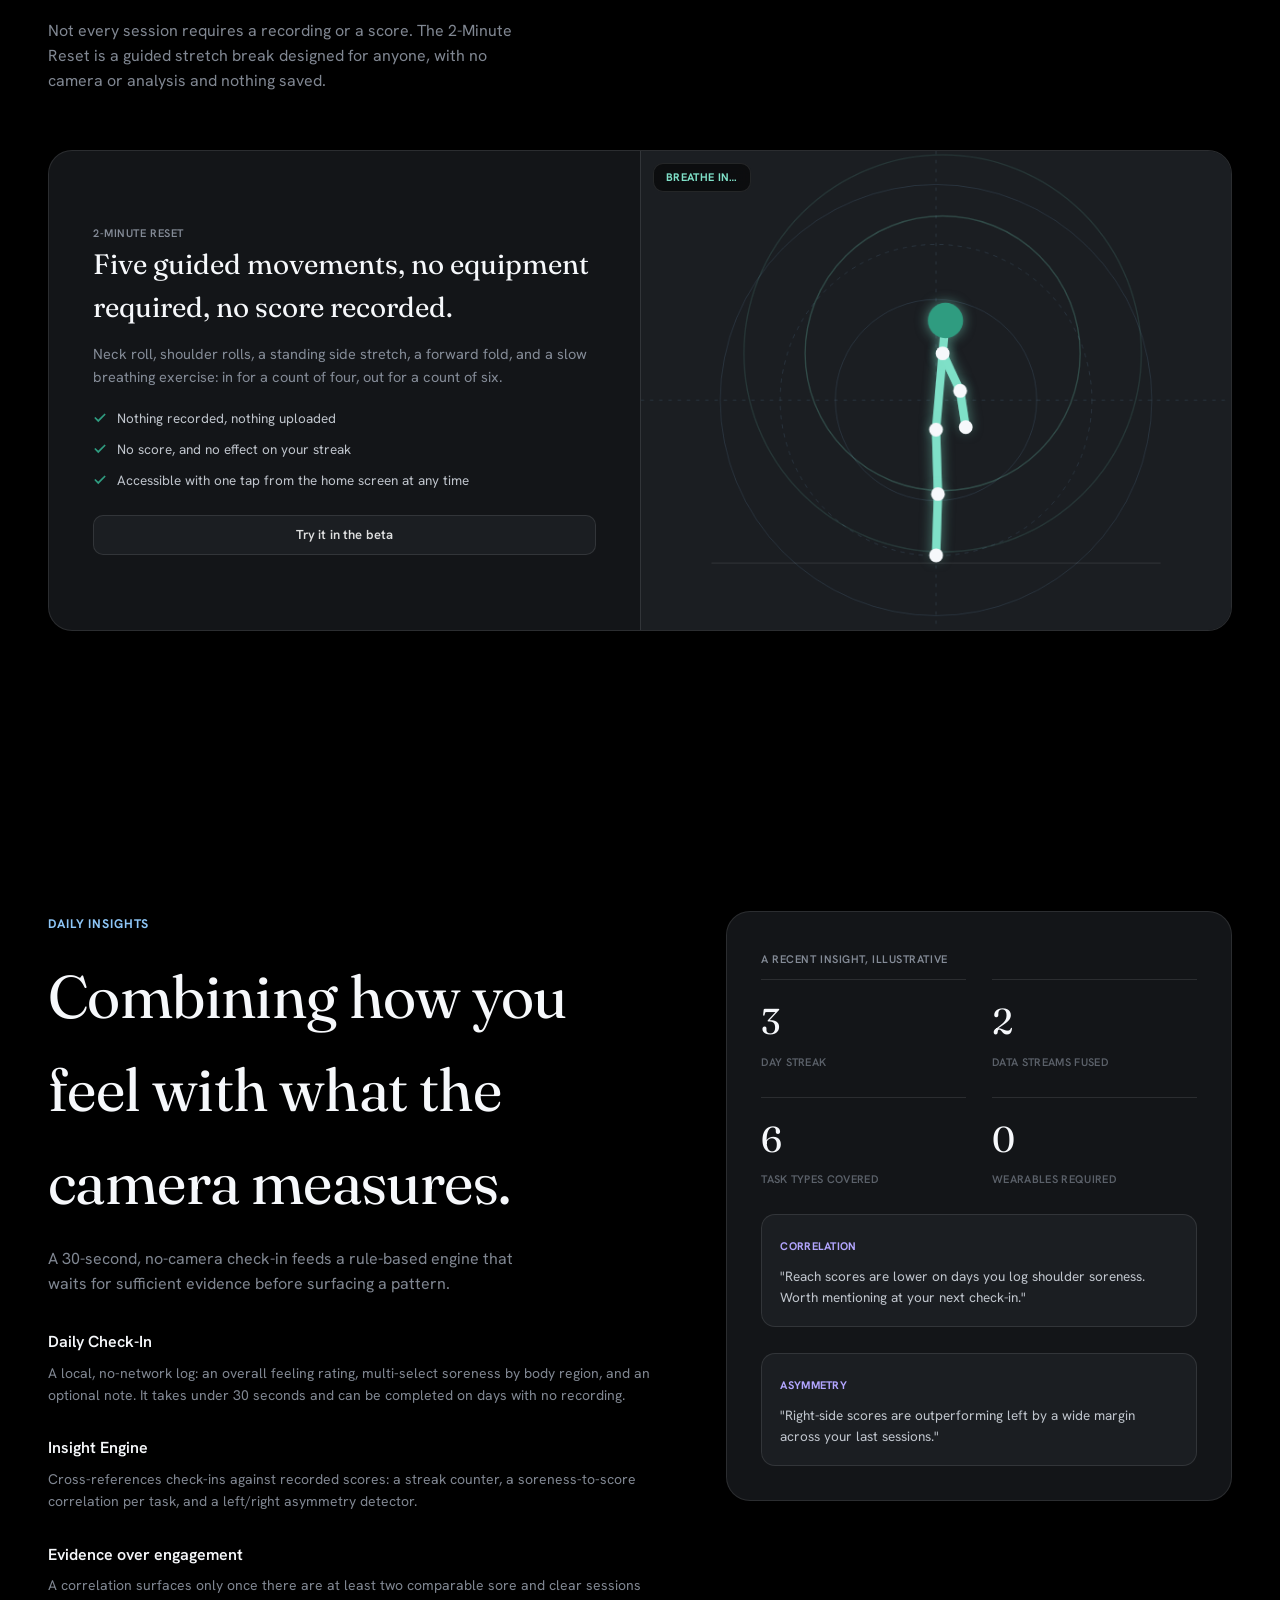
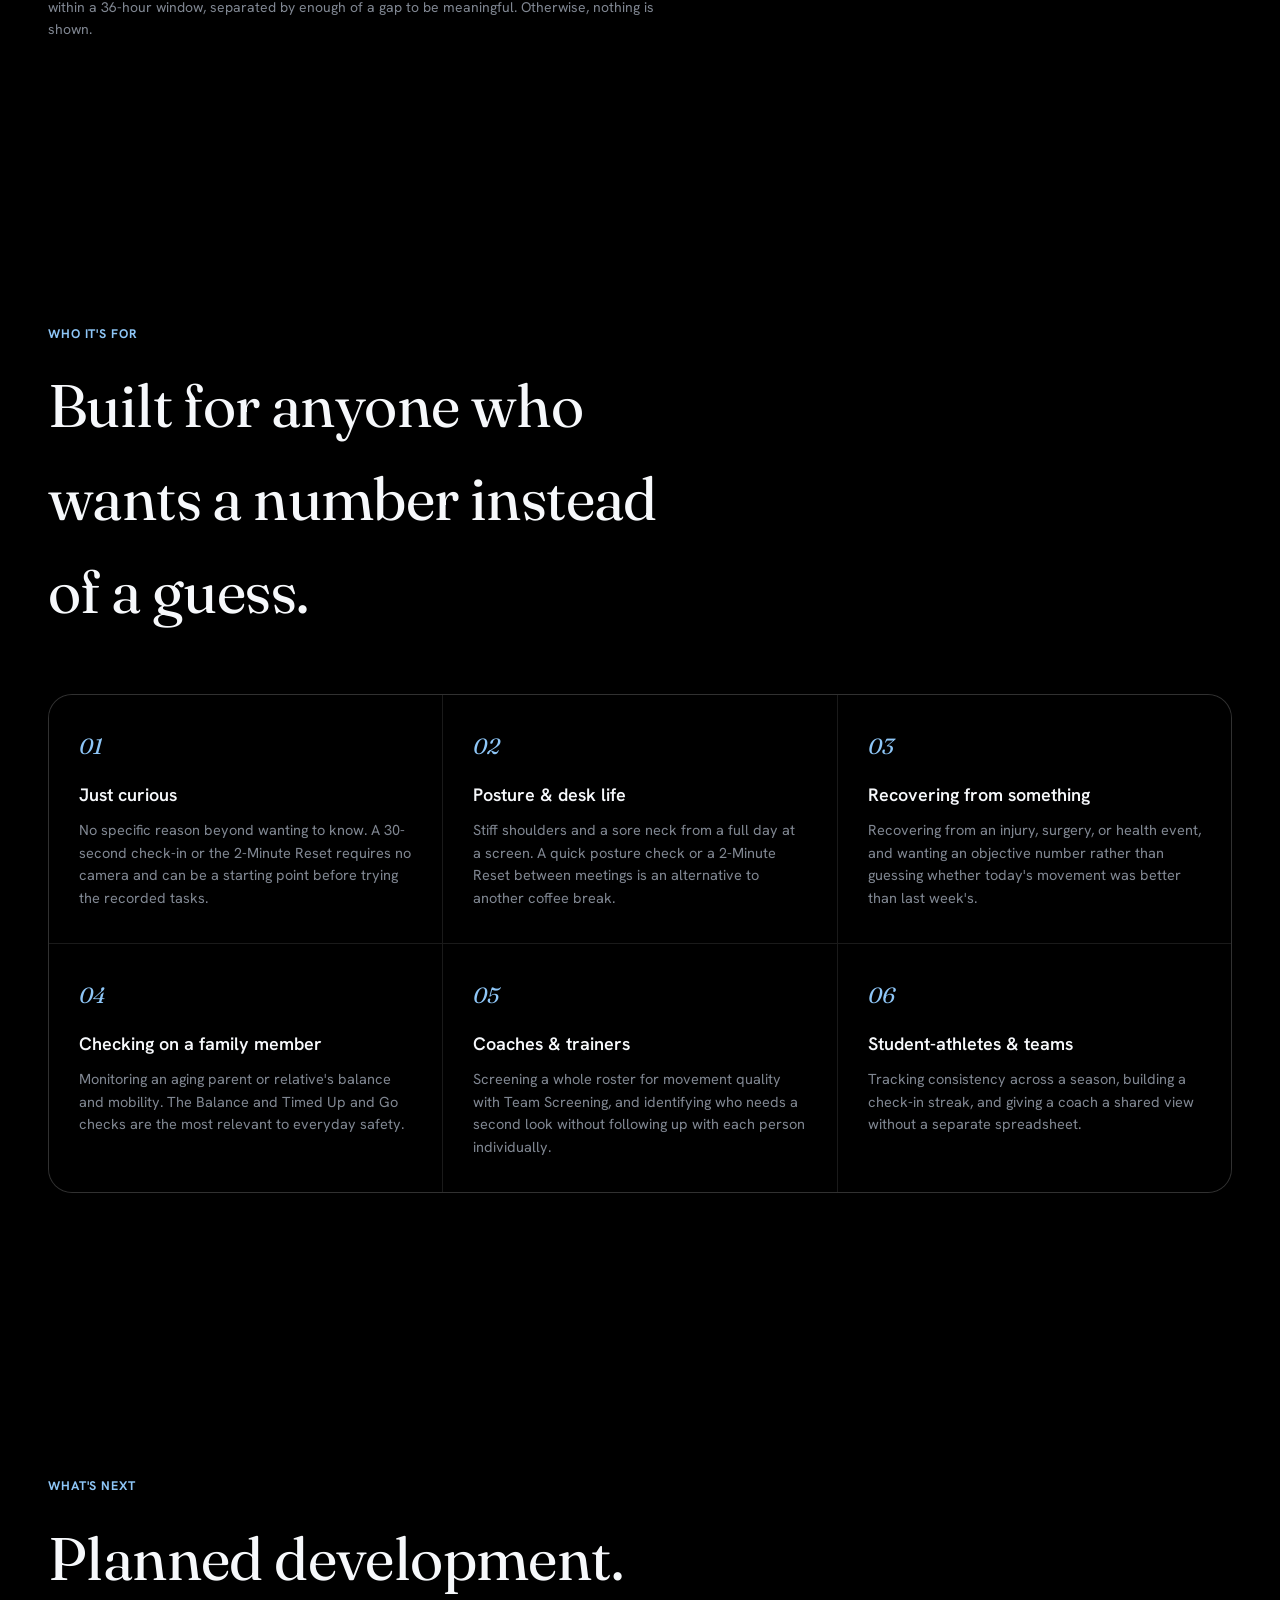
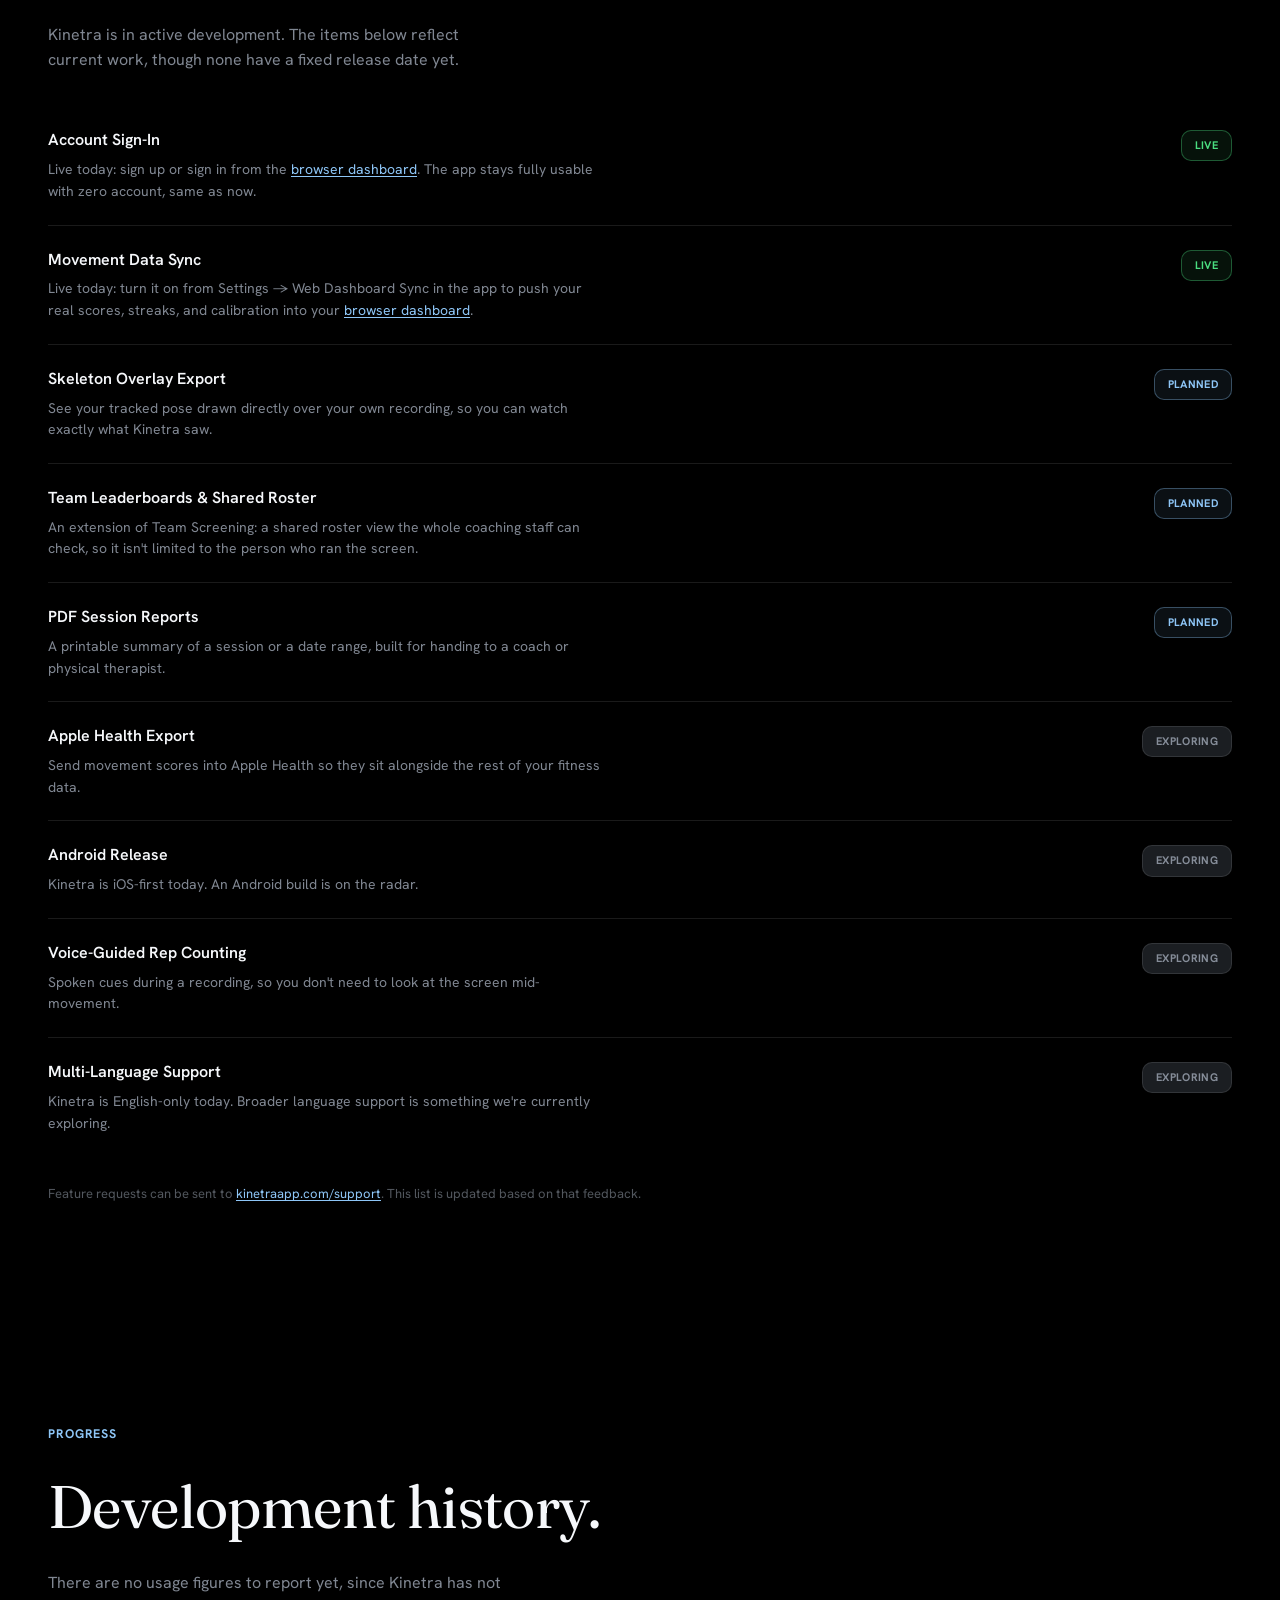
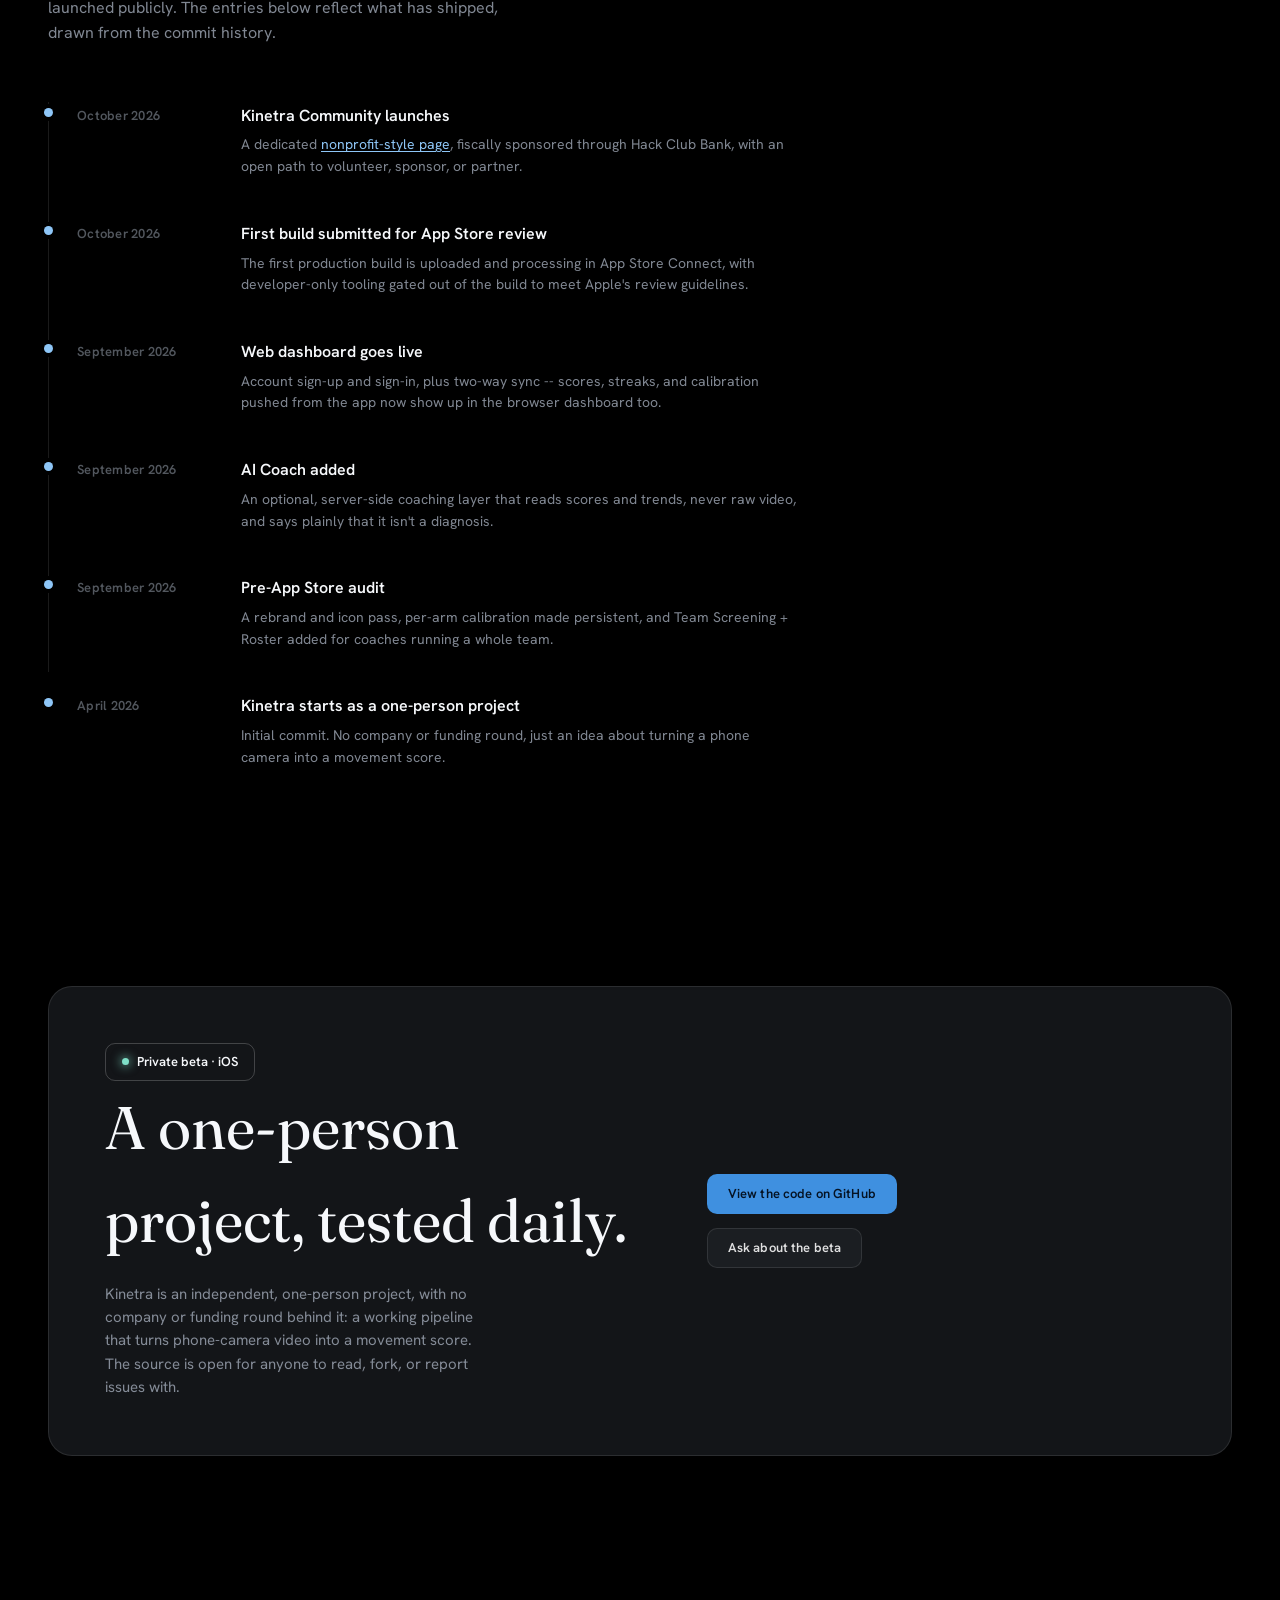
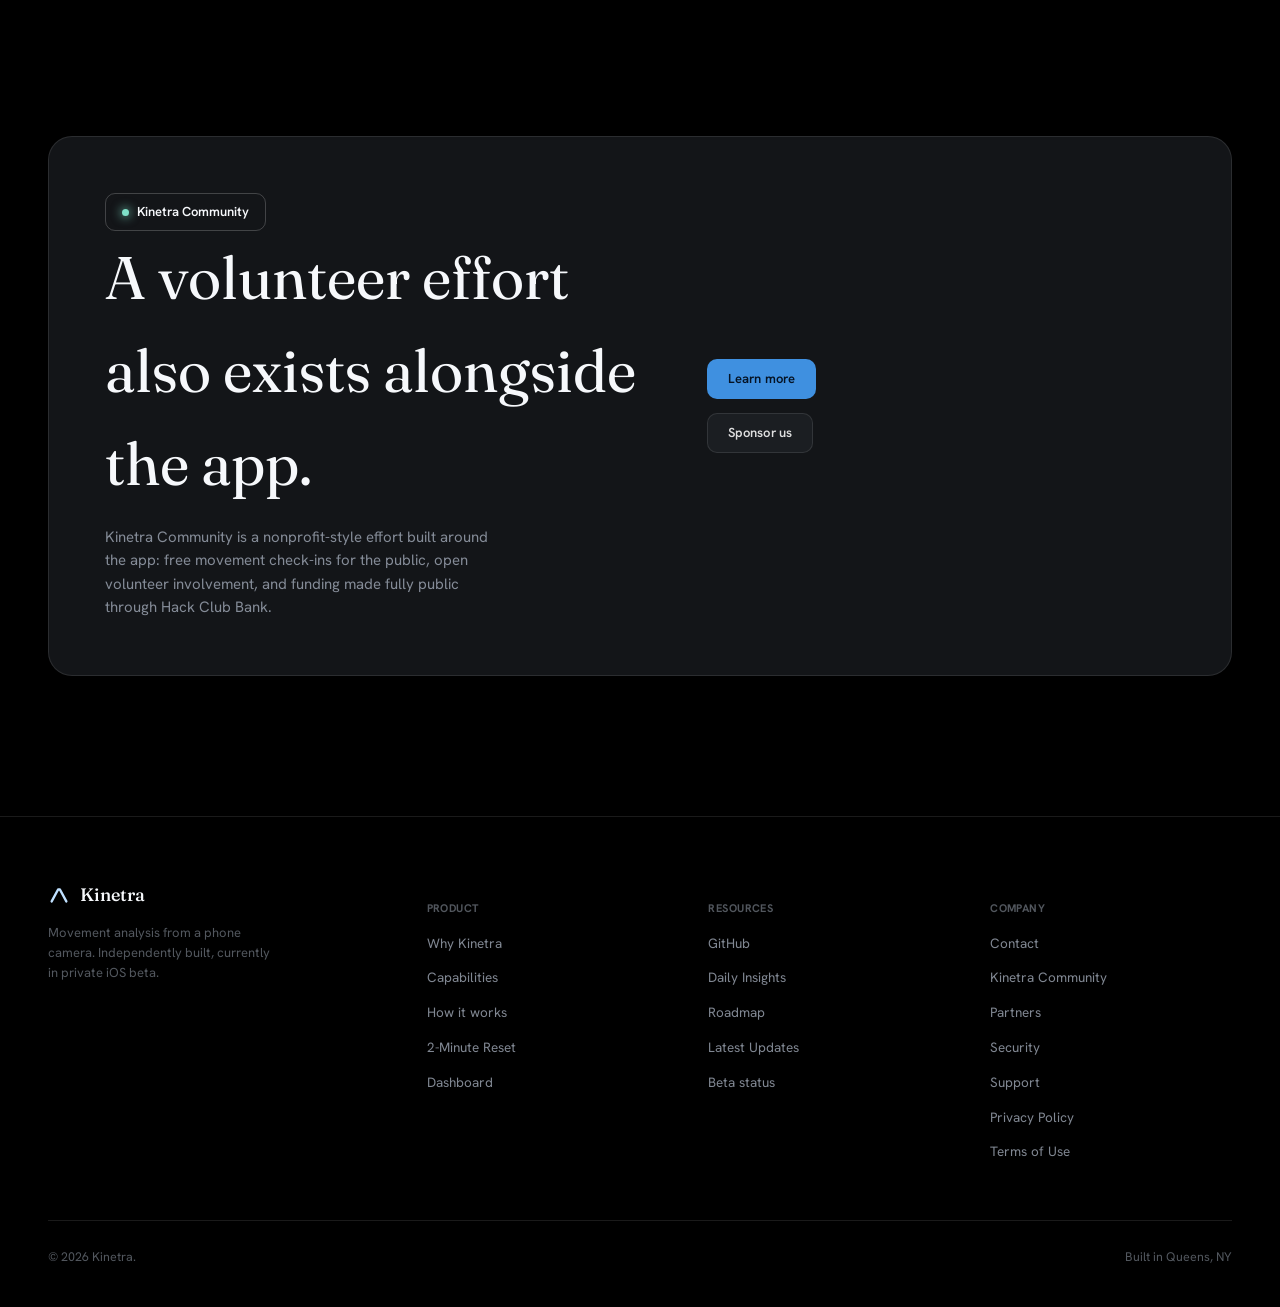
==== commit 62241c6b: "Update index.html" ====
--- a/index.html
+++ b/index.html
@@ -140,7 +140,7 @@
         <div class="hero-copy">
           <h1>Track movement.<br />Understand your <em class="accent" id="heroCycle">recovery</em>.</h1>
           <p class="lede">Kinetra turns any phone camera into a pose-tracking lab. It counts reps, scores smoothness
-            and symmetry, and fuses that with how you actually feel, with no wearable at all.</p>
+            and symmetry, and fuses that with how you feel. The process doesn't require any wearables at all.</p>
           <div class="hero-cta-row">
             <a class="btn btn-primary" href="#status">Join the iOS beta</a>
             <a class="btn btn-secondary" href="https://github.com/wafisharif/kinetra" target="_blank" rel="noopener">
@@ -161,7 +161,7 @@
           <div class="hero-signup" id="heroSignup">
             <div class="hero-signup-head">
               <strong>Try Kinetra free</strong>
-              <span>Real account, no credit card, takes 10 seconds.</span>
+              <span>No credit card and takes 10 seconds.</span>
             </div>
             <form id="hs-form" class="hero-signup-form">
               <input id="hs-name" type="text" autocomplete="name" placeholder="Your name" aria-label="Name" required />
@@ -226,7 +226,7 @@
           <div class="product-card reveal">
             <span class="tag">Open source</span>
             <h3>The complete source is public</h3>
-            <p>The app and the analysis backend are both published on GitHub. This is not a separate marketing repository; it is the code currently running in production.</p>
+            <p>The app and the analysis backend are both published on GitHub.</p>
             <div class="proof-card-meta">
               <div class="proof-stat"><strong id="ghCommits">&mdash;</strong>commits</div>
               <div class="proof-stat"><strong id="ghStars">&mdash;</strong>stars</div>
@@ -237,13 +237,13 @@
           <div class="product-card reveal">
             <span class="tag">Automated testing</span>
             <h3>Automated tests before every merge</h3>
-            <p>The scoring backend runs a pytest suite, and the app is checked with end-to-end tests that exercise its real screens before any change is released, rather than relying on manual review alone.</p>
+            <p>The scoring backend runs a pytest suite, and the app is checked with end-to-end tests that exercise its real screens before any change is released.</p>
             <a class="btn btn-secondary" href="https://github.com/wafisharif/kinetra/actions" target="_blank" rel="noopener" style="margin-top:18px;">See CI runs</a>
           </div>
           <div class="product-card reveal">
             <span class="tag">Stated limitations</span>
             <h3>The app states its own limitations</h3>
-            <p>Every build includes a Transparency page that states plainly what is measured and where a single camera falls short. The following is quoted directly from that page:</p>
+            <p>Every build includes a Transparency page that states what is measured and where a single camera falls short. The following is quoted directly from that page:</p>
             <blockquote class="proof-quote">
               &ldquo;A single 2D camera cannot fully resolve depth, so movement directly toward or away from the camera is measured less reliably than side-to-side movement.&rdquo;
               <cite>&mdash; Kinetra app, Transparency page</cite>
@@ -275,7 +275,7 @@
           <div class="feature-item reveal">
             <div class="num">03</div>
             <h3>Non-diagnostic coaching</h3>
-            <p>An optional AI coaching layer reads your scores and trends, never your video, and states plainly that it is not a medical diagnosis.</p>
+            <p>An optional AI coaching layer reads your scores and trends and states plainly that it is not a medical diagnosis.</p>
           </div>
         </div>
       </div>
@@ -287,7 +287,7 @@
         <div class="section-head reveal">
           <span class="eyebrow">Task Coverage</span>
           <h2>One camera, six movement tests.</h2>
-          <p>Every mode uses the same pose pipeline, tuned to the joints and rep pattern that matter for that task.</p>
+          <p>Every mode uses the same pose pipeline, and is tuned to the joints and rep pattern that matter for that task.</p>
         </div>
 
         <div class="task-tabs" id="taskTabs" role="tablist">
@@ -341,7 +341,7 @@
           <div class="product-card reveal">
             <span class="tag">Backend</span>
             <h3>Analysis Engine</h3>
-            <p>A Flask and MediaPipe service that converts a video into joint angles, rep counts, and per-task scores. It is deployed on Render, with an optional AI coaching feature that runs server-side and never has access to raw video.</p>
+            <p>A Flask and MediaPipe service that converts a video into joint angles, rep counts, and per-task scores. It is deployed on Render, with an optional AI coaching feature that runs server-side.</p>
           </div>
         </div>
         <div class="badge-row reveal">
@@ -368,7 +368,7 @@
         <div class="section-head reveal">
           <span class="eyebrow">Capabilities</span>
           <h2>Additional capabilities.</h2>
-          <p>Each of the following exists because a single score does not capture the full picture.</p>
+          <p>Each of the following exists, because a single score does not capture the full picture.</p>
         </div>
         <div class="capability-grid">
           <div class="product-card reveal">
@@ -384,17 +384,17 @@
           <div class="product-card reveal">
             <span class="tag">Trust</span>
             <h3>Transparency Page</h3>
-            <p>The app explains, in plain language, exactly what's measured, where a single 2D camera falls short, and what happens to your video after analysis.</p>
+            <p>The app explains exactly what's measured, where a single 2D camera falls short, and what happens to your video after analysis.</p>
           </div>
           <div class="product-card reveal">
             <span class="tag">Motivation</span>
             <h3>Streaks &amp; Badges</h3>
-            <p>Earned by showing up and testing fully, never by posting a high score. A three-day streak counts the same whether the score was a 62 or a 96.</p>
+            <p>Earned by showing up and testing fully. A three-day streak counts the same, regardless of the score.</p>
           </div>
           <div class="product-card reveal">
             <span class="tag">Accounts</span>
             <h3>Web Dashboard</h3>
-            <p>An account that can be signed in to from any browser. Signing in to the same account from inside the app (Settings &rarr; Web Dashboard Sync) displays your real session history here.</p>
+            <p>An account that can be signed in to from any browser. Signing in to the same account from inside the app (Settings &rarr; Web Dashboard Sync) displays your session history here.</p>
             <a class="btn btn-secondary" href="/dashboard/" style="margin-top:16px;">Sign in</a>
           </div>
         </div>
@@ -443,7 +443,7 @@
             <div class="subfeature">
               <h4>Per-side persistence</h4>
               <p>Left and right calibration values are stored and applied independently, so one side's data can never
-                silently override the other's.</p>
+                override the other's.</p>
             </div>
             <div class="subfeature">
               <h4>Six task profiles</h4>
@@ -452,7 +452,7 @@
             </div>
             <div class="subfeature">
               <h4>Recalibrate anytime</h4>
-              <p>A visible reset in Settings, since recovery changes over time and the baseline needs to be able to change with it.</p>
+              <p>A reset in Settings, since recovery changes over time and the baseline needs to be able to change with it.</p>
             </div>
           </div>
         </div>
@@ -465,7 +465,7 @@
         <div class="section-head reveal">
           <span class="eyebrow">No Camera Needed</span>
           <h2>A two-minute option that requires no recording.</h2>
-          <p>Not every session requires a recording or a score. The 2-Minute Reset is a guided stretch break designed for anyone, with no camera, no analysis, and nothing saved.</p>
+          <p>Not every session requires a recording or a score. The 2-Minute Reset is a guided stretch break designed for anyone, with no camera or analysis and nothing saved.</p>
         </div>
 
         <div class="task-panel reset-panel reveal">
@@ -576,7 +576,7 @@
           <div class="feature-item reveal">
             <div class="num">03</div>
             <h3>Recovering from something</h3>
-            <p>Recovering from an injury, surgery, or health event, and wanting an objective number rather than guessing whether today was actually better than last week.</p>
+            <p>Recovering from an injury, surgery, or health event, and wanting an objective number rather than guessing whether today's movement was better than last week's.</p>
           </div>
           <div class="feature-item reveal">
             <div class="num">04</div>
@@ -638,7 +638,7 @@
           <div class="roadmap-row">
             <div>
               <div class="roadmap-title">PDF Session Reports</div>
-              <p class="roadmap-desc">A clean, printable summary of a session or a date range, built for handing to a coach or physical therapist.</p>
+              <p class="roadmap-desc">A printable summary of a session or a date range, built for handing to a coach or physical therapist.</p>
             </div>
             <div class="roadmap-tag tag-planned">Planned</div>
           </div>
@@ -666,7 +666,7 @@
           <div class="roadmap-row">
             <div>
               <div class="roadmap-title">Multi-Language Support</div>
-              <p class="roadmap-desc">Kinetra is English-only today. Broader language support is something worth getting right, not rushing.</p>
+              <p class="roadmap-desc">Kinetra is English-only today. Broader language support is something we're currently exploring.</p>
             </div>
             <div class="roadmap-tag tag-exploring">Exploring</div>
           </div>
@@ -681,7 +681,7 @@
         <div class="section-head reveal">
           <span class="eyebrow">Progress</span>
           <h2>Development history.</h2>
-          <p>There are no usage figures to report yet, since Kinetra has not launched publicly. The entries below reflect what has actually shipped, drawn directly from the commit history.</p>
+          <p>There are no usage figures to report yet, since Kinetra has not launched publicly. The entries below reflect what has shipped, drawn from the commit history.</p>
         </div>
         <div class="updates-list reveal">
           <div class="update-row">
@@ -705,7 +705,7 @@
             <div class="update-date">September 2026</div>
             <div>
               <div class="update-title">Web dashboard goes live</div>
-              <p class="update-desc">Real account sign-up and sign-in, plus two-way sync -- scores, streaks, and calibration pushed from the app now show up in the browser dashboard too.</p>
+              <p class="update-desc">Account sign-up and sign-in, plus two-way sync -- scores, streaks, and calibration pushed from the app now show up in the browser dashboard too.</p>
             </div>
           </div>
           <div class="update-row">
@@ -729,7 +729,7 @@
             <div class="update-date">April 2026</div>
             <div>
               <div class="update-title">Kinetra starts as a one-person project</div>
-              <p class="update-desc">Initial commit. No company, no funding round -- just an idea about turning a phone camera into a movement score.</p>
+              <p class="update-desc">Initial commit. No company or funding round, just an idea about turning a phone camera into a movement score.</p>
             </div>
           </div>
         </div>
@@ -827,7 +827,7 @@
         </div>
       </div>
       <div class="footer-bottom">
-        <span>&copy; <span id="year"></span> Kinetra. Independent project, not a medical device.</span>
+        <span>&copy; <span id="year"></span> Kinetra.</span>
         <span>Built in Queens, NY</span>
       </div>
     </div>
@@ -838,4 +838,4 @@
   <script src="js/home-signup.js"></script>
 </body>
 
-</html>+</html>
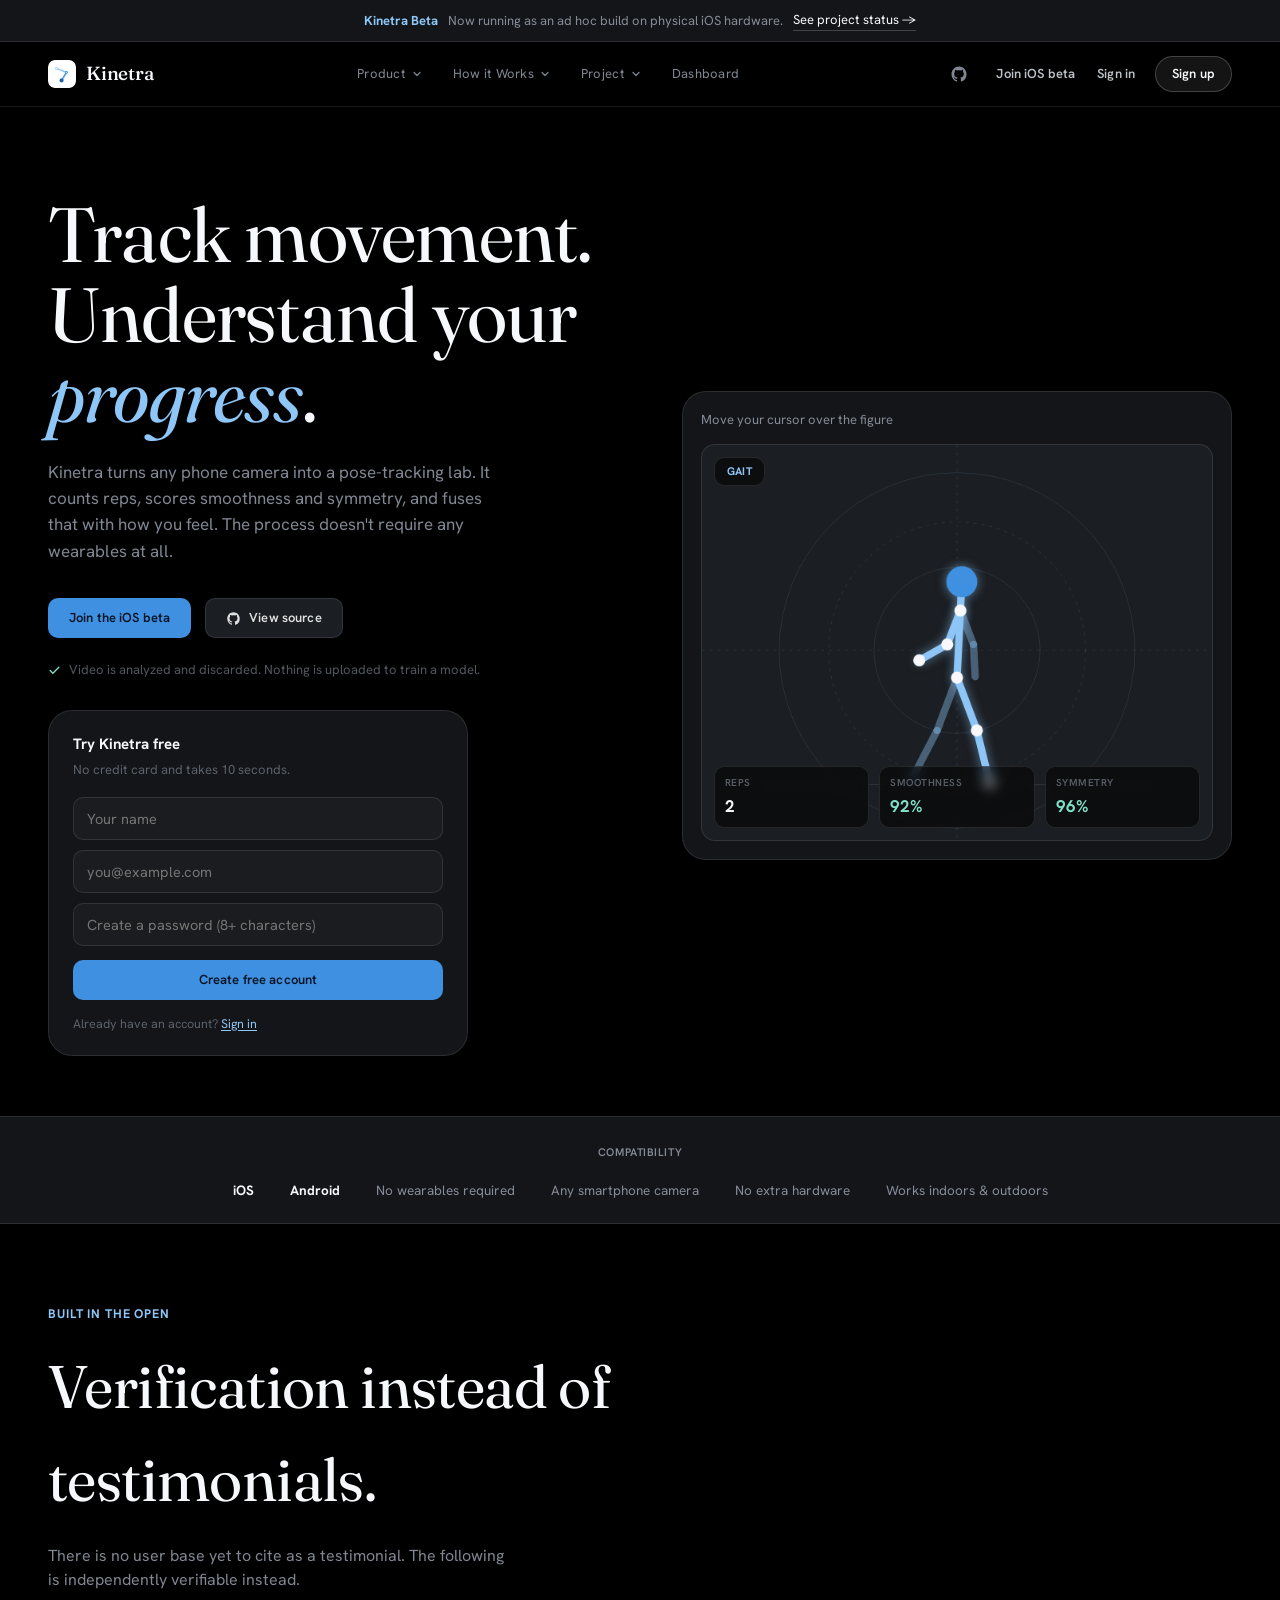
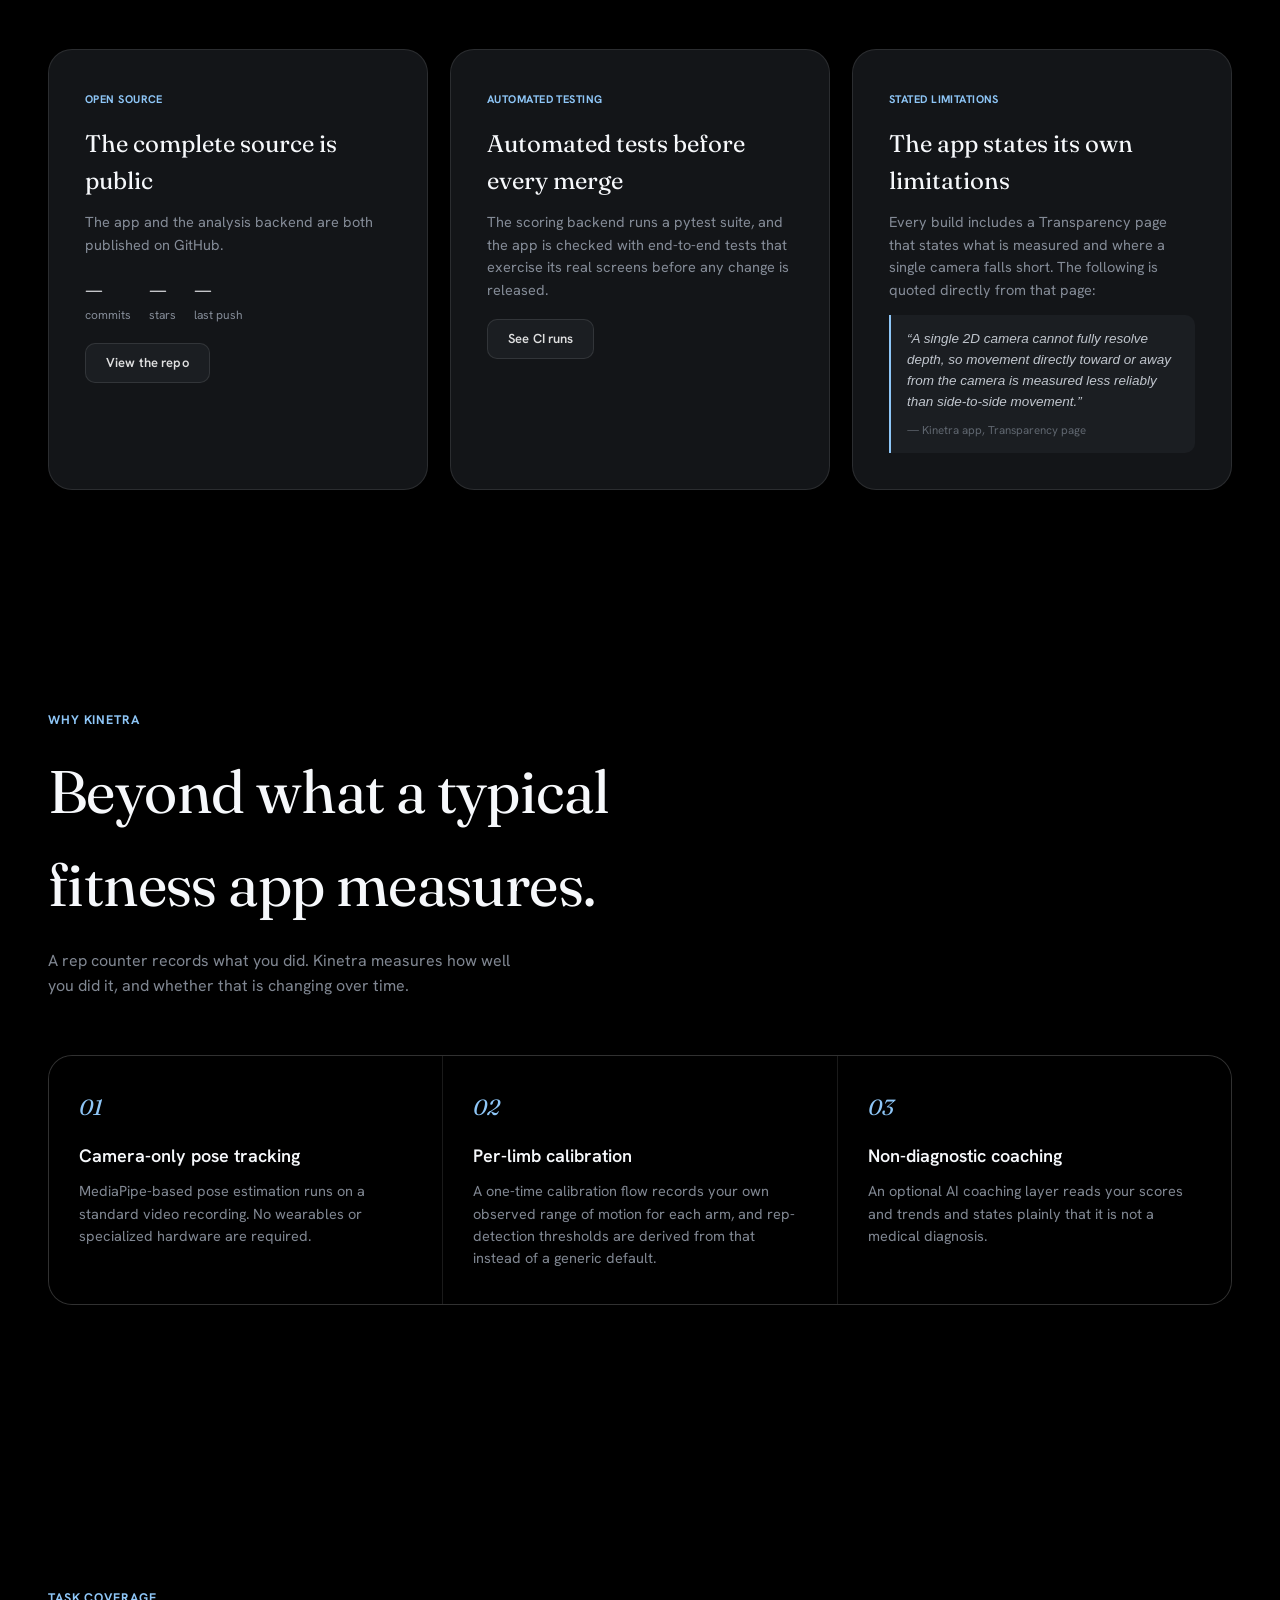
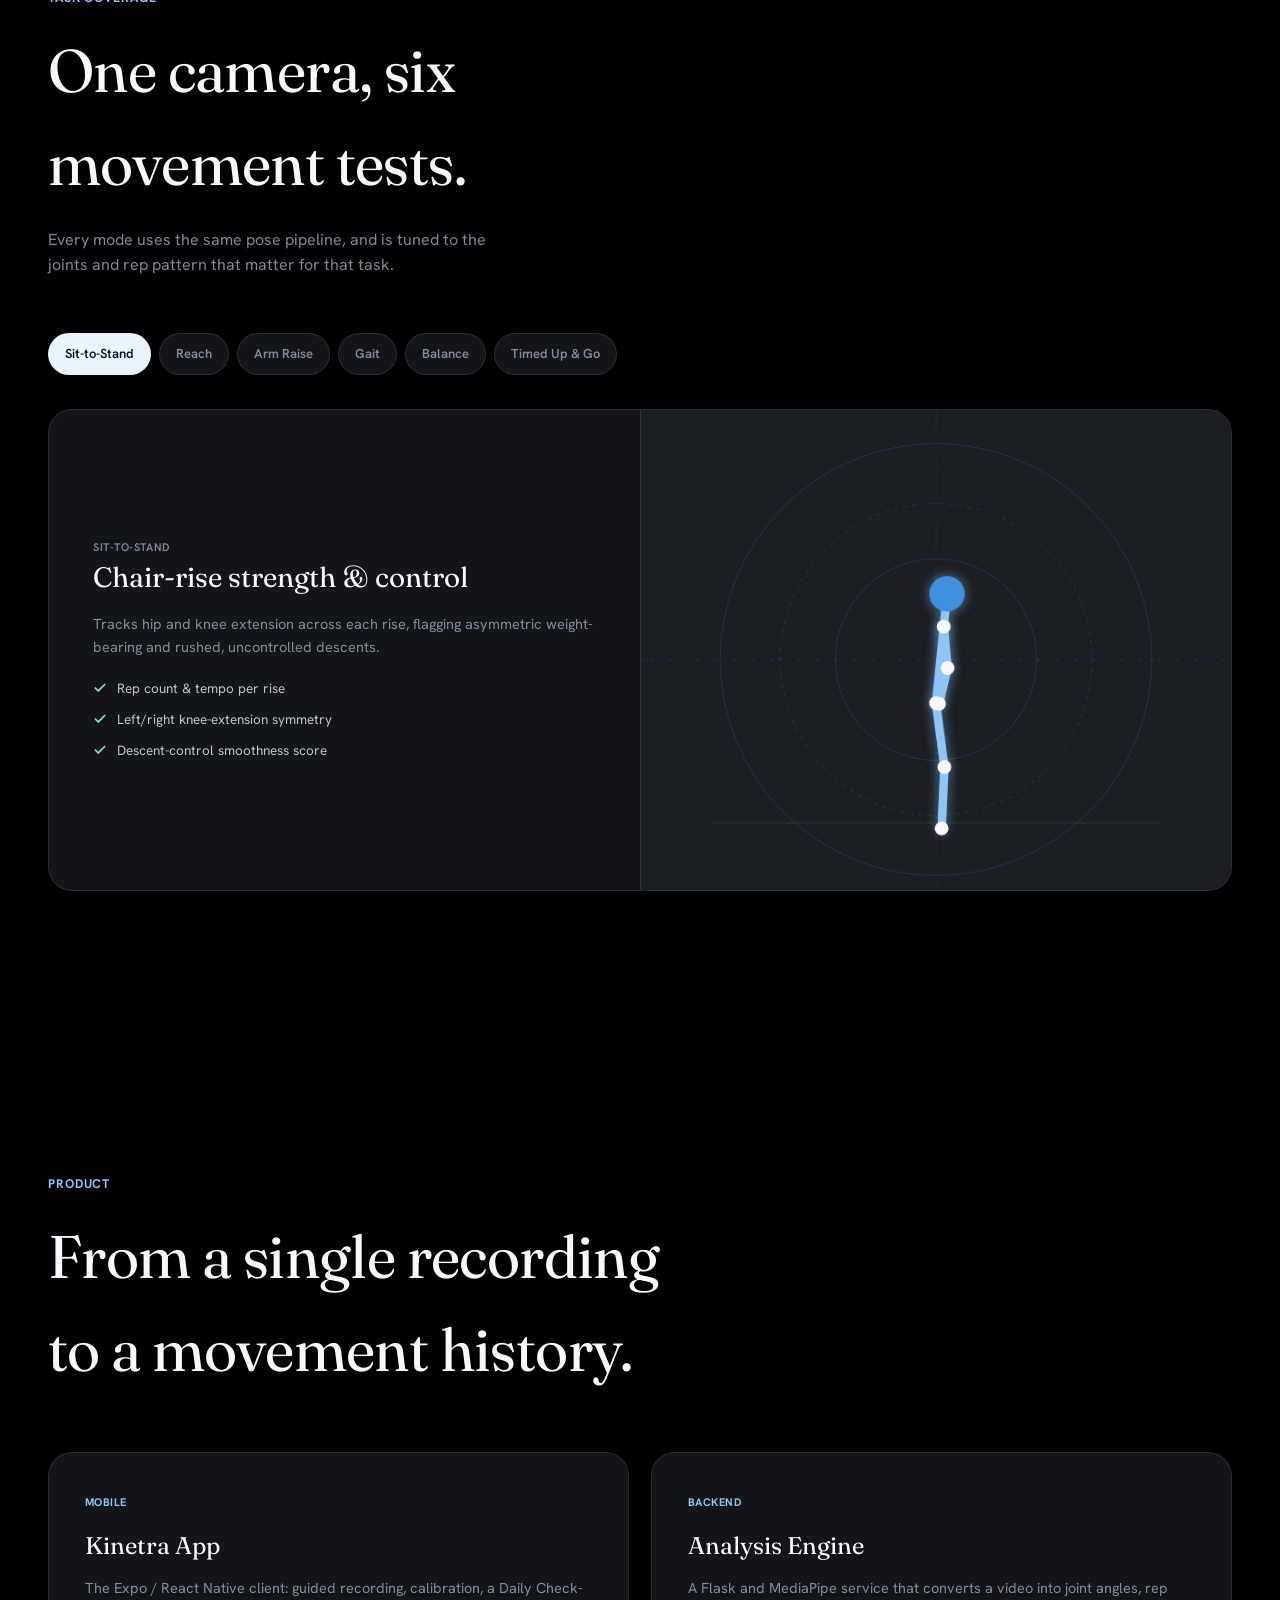
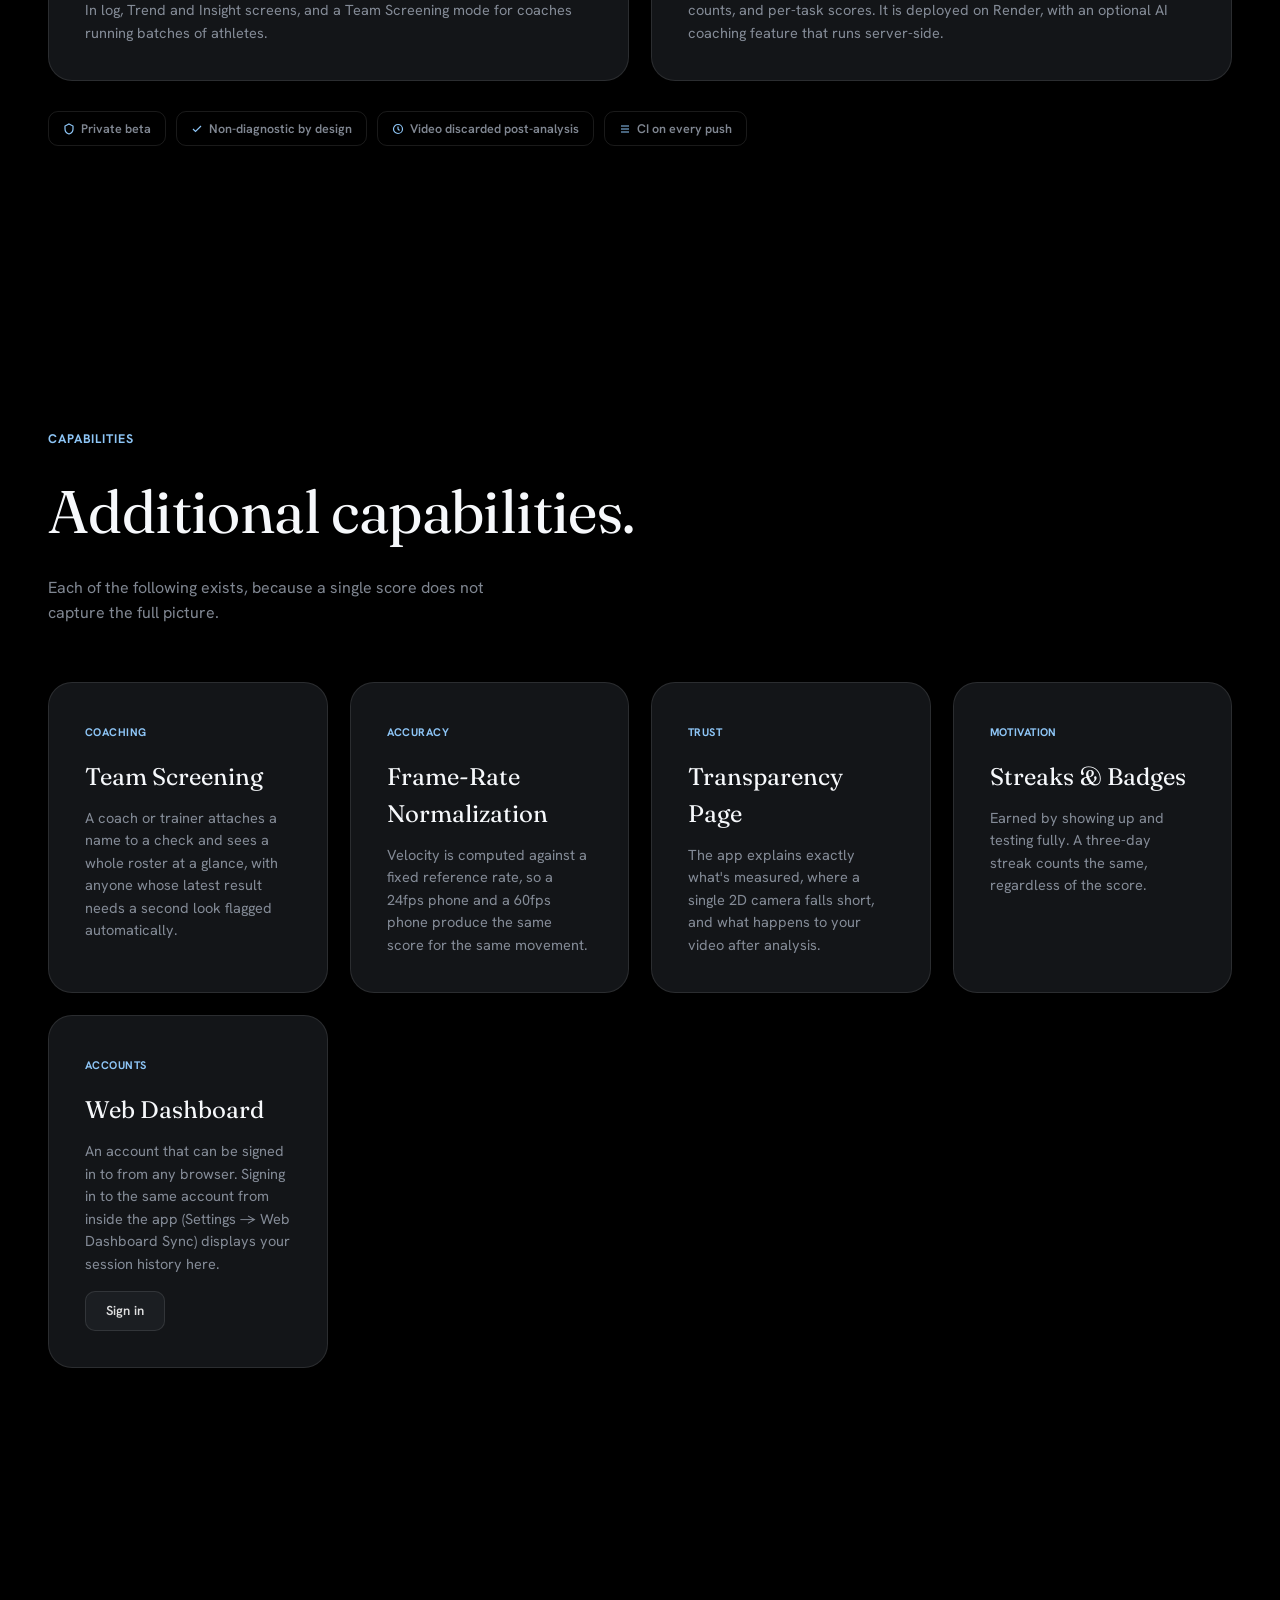
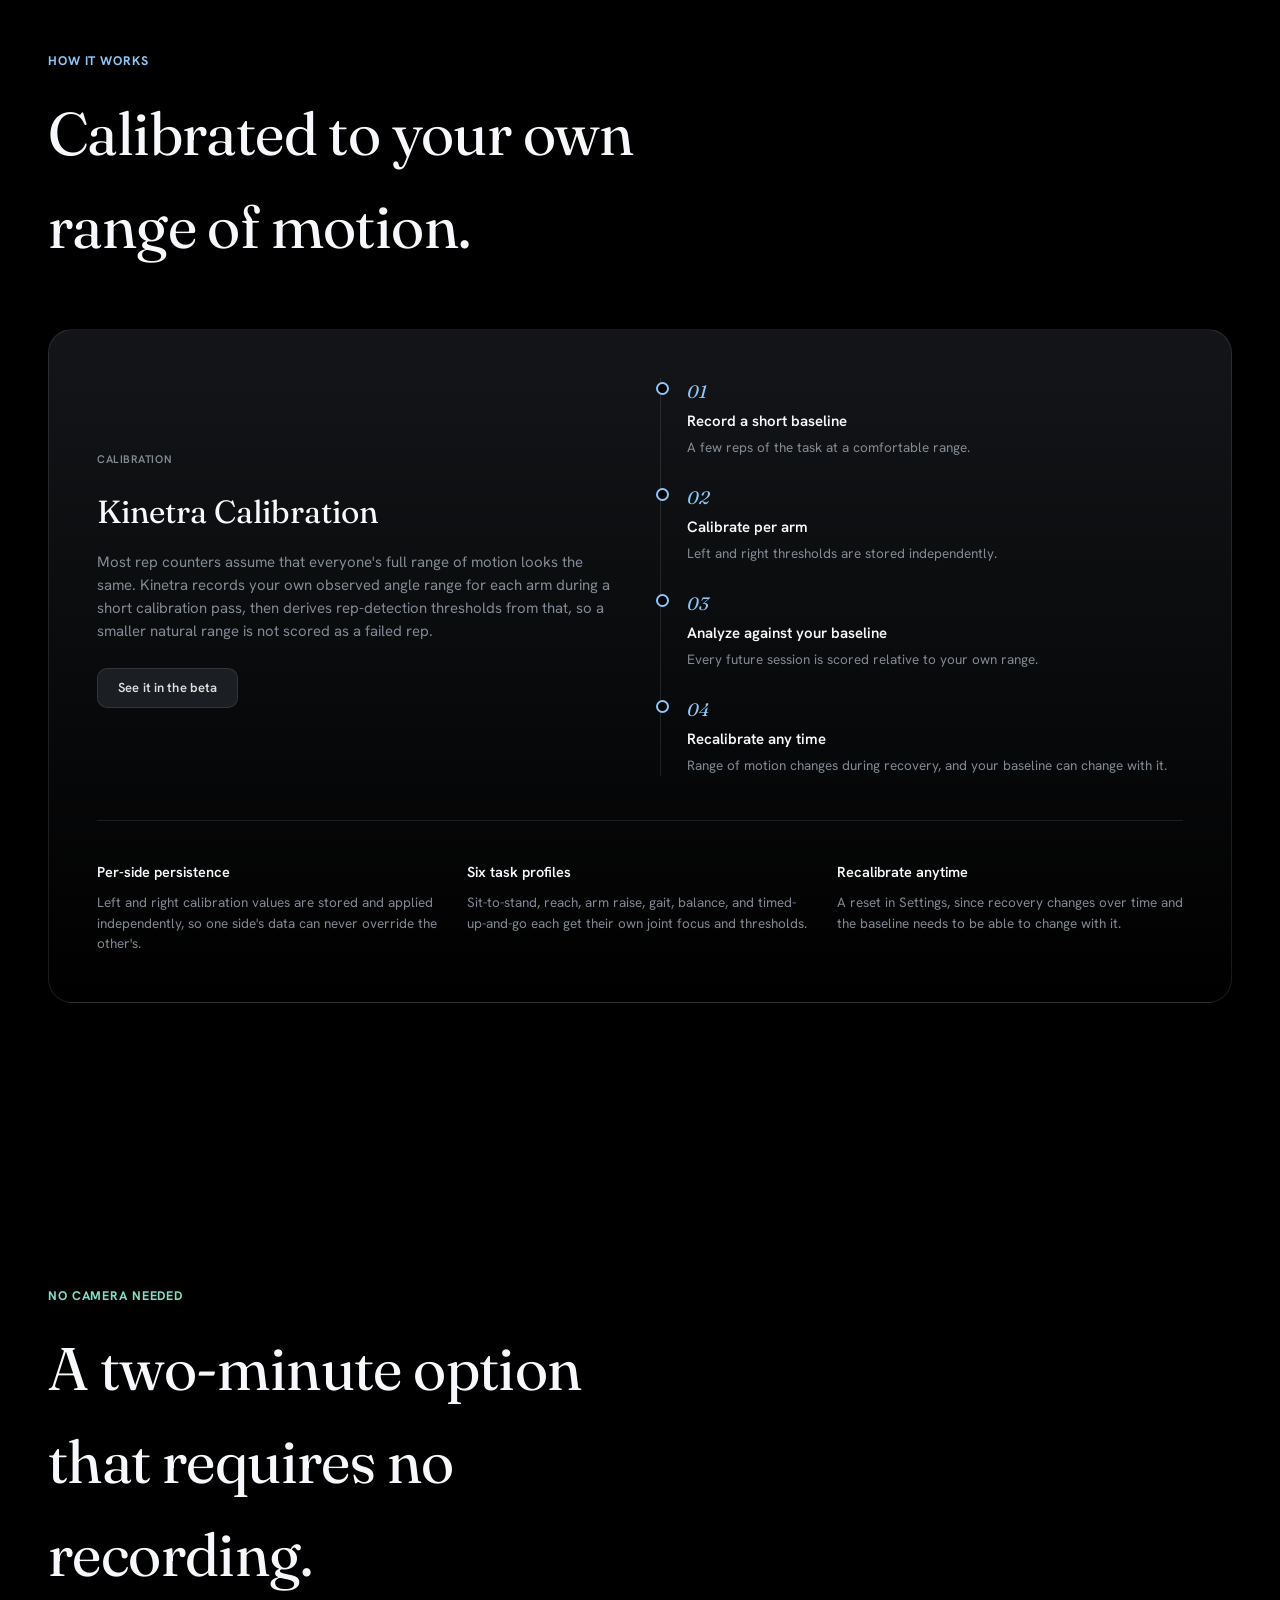
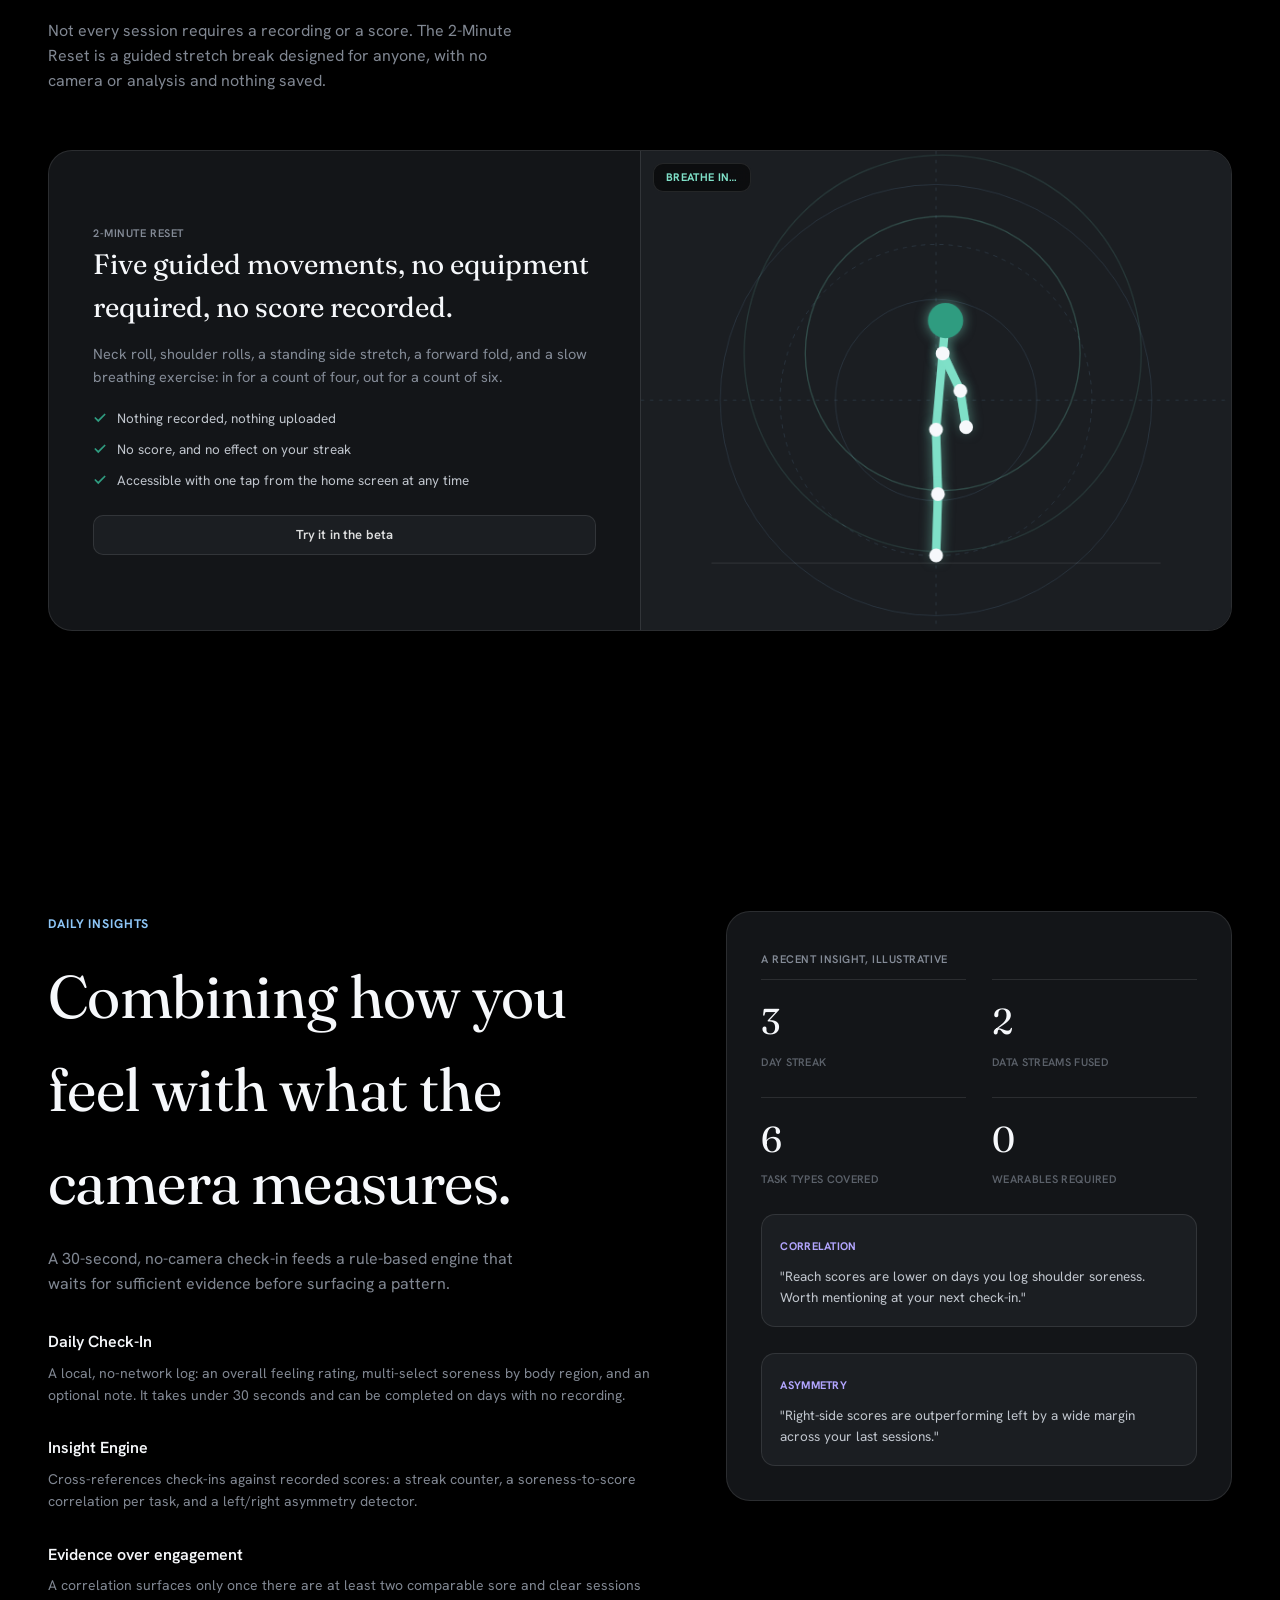
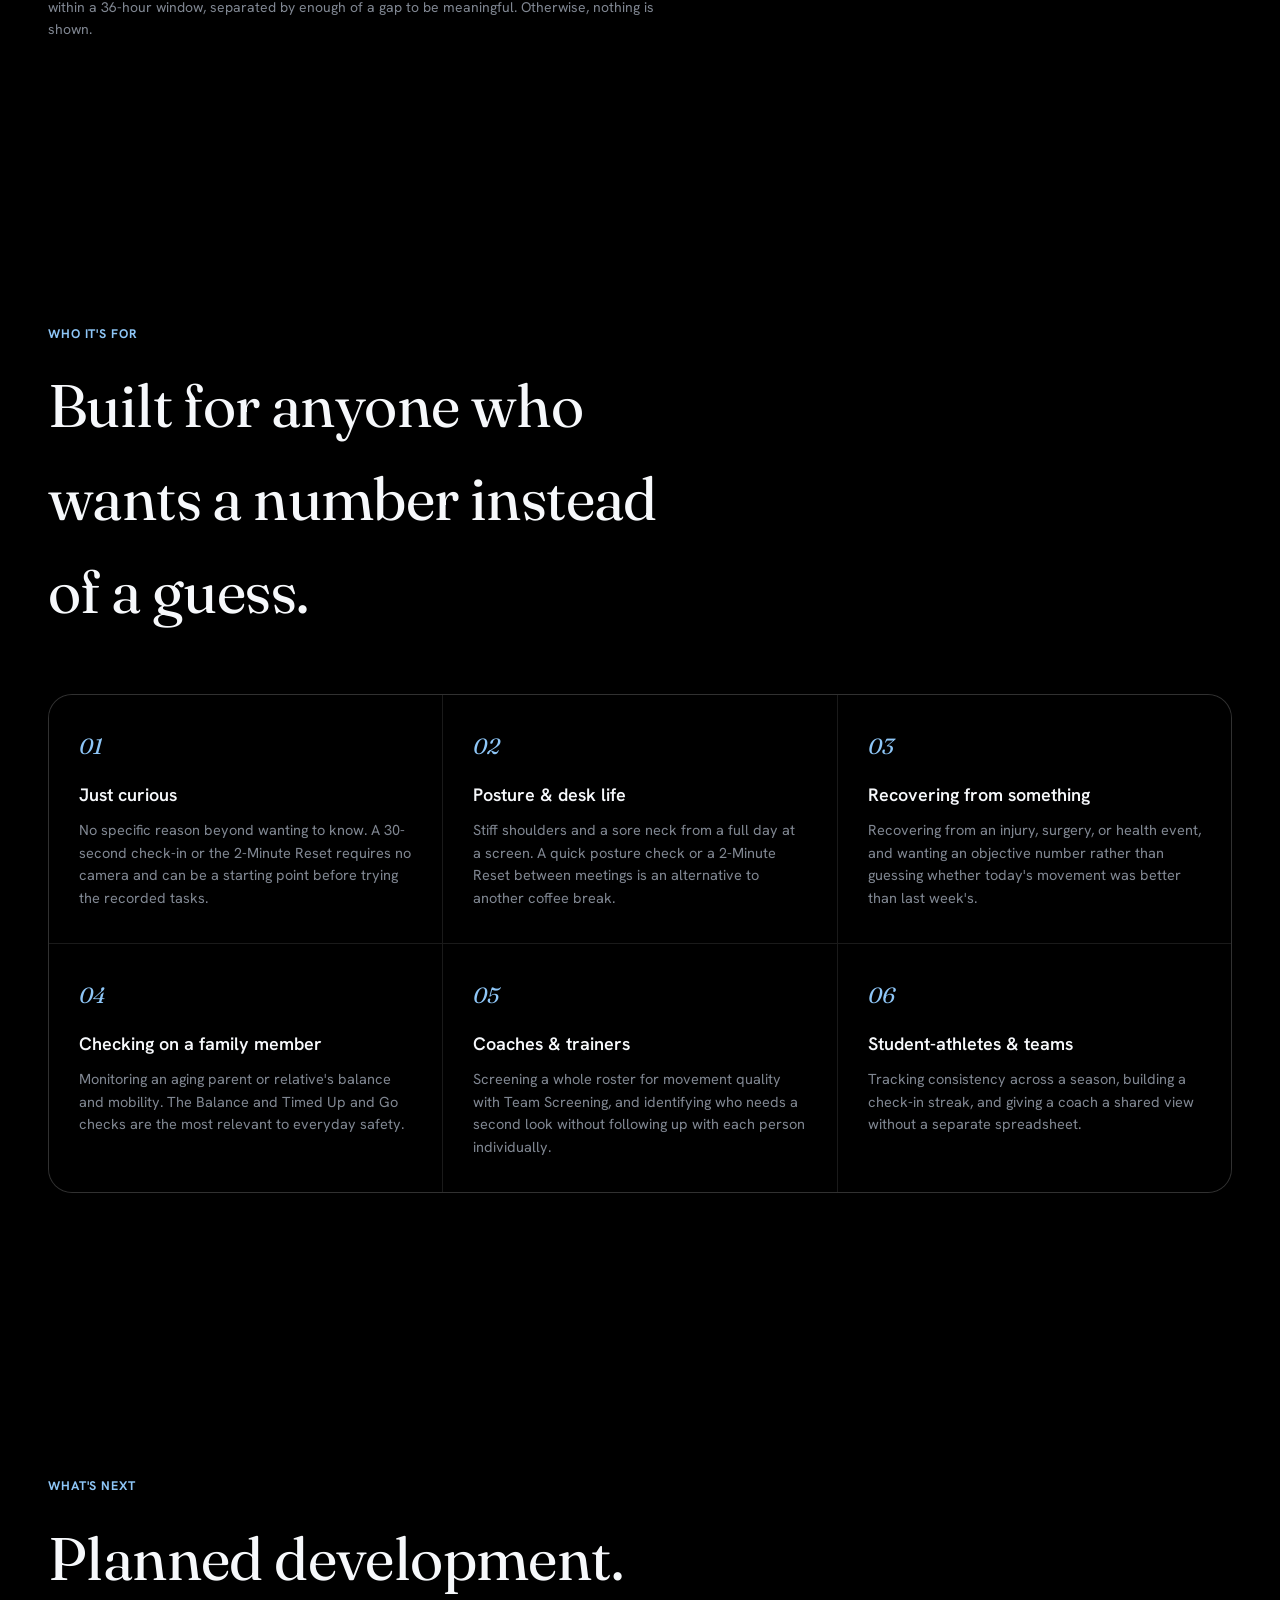
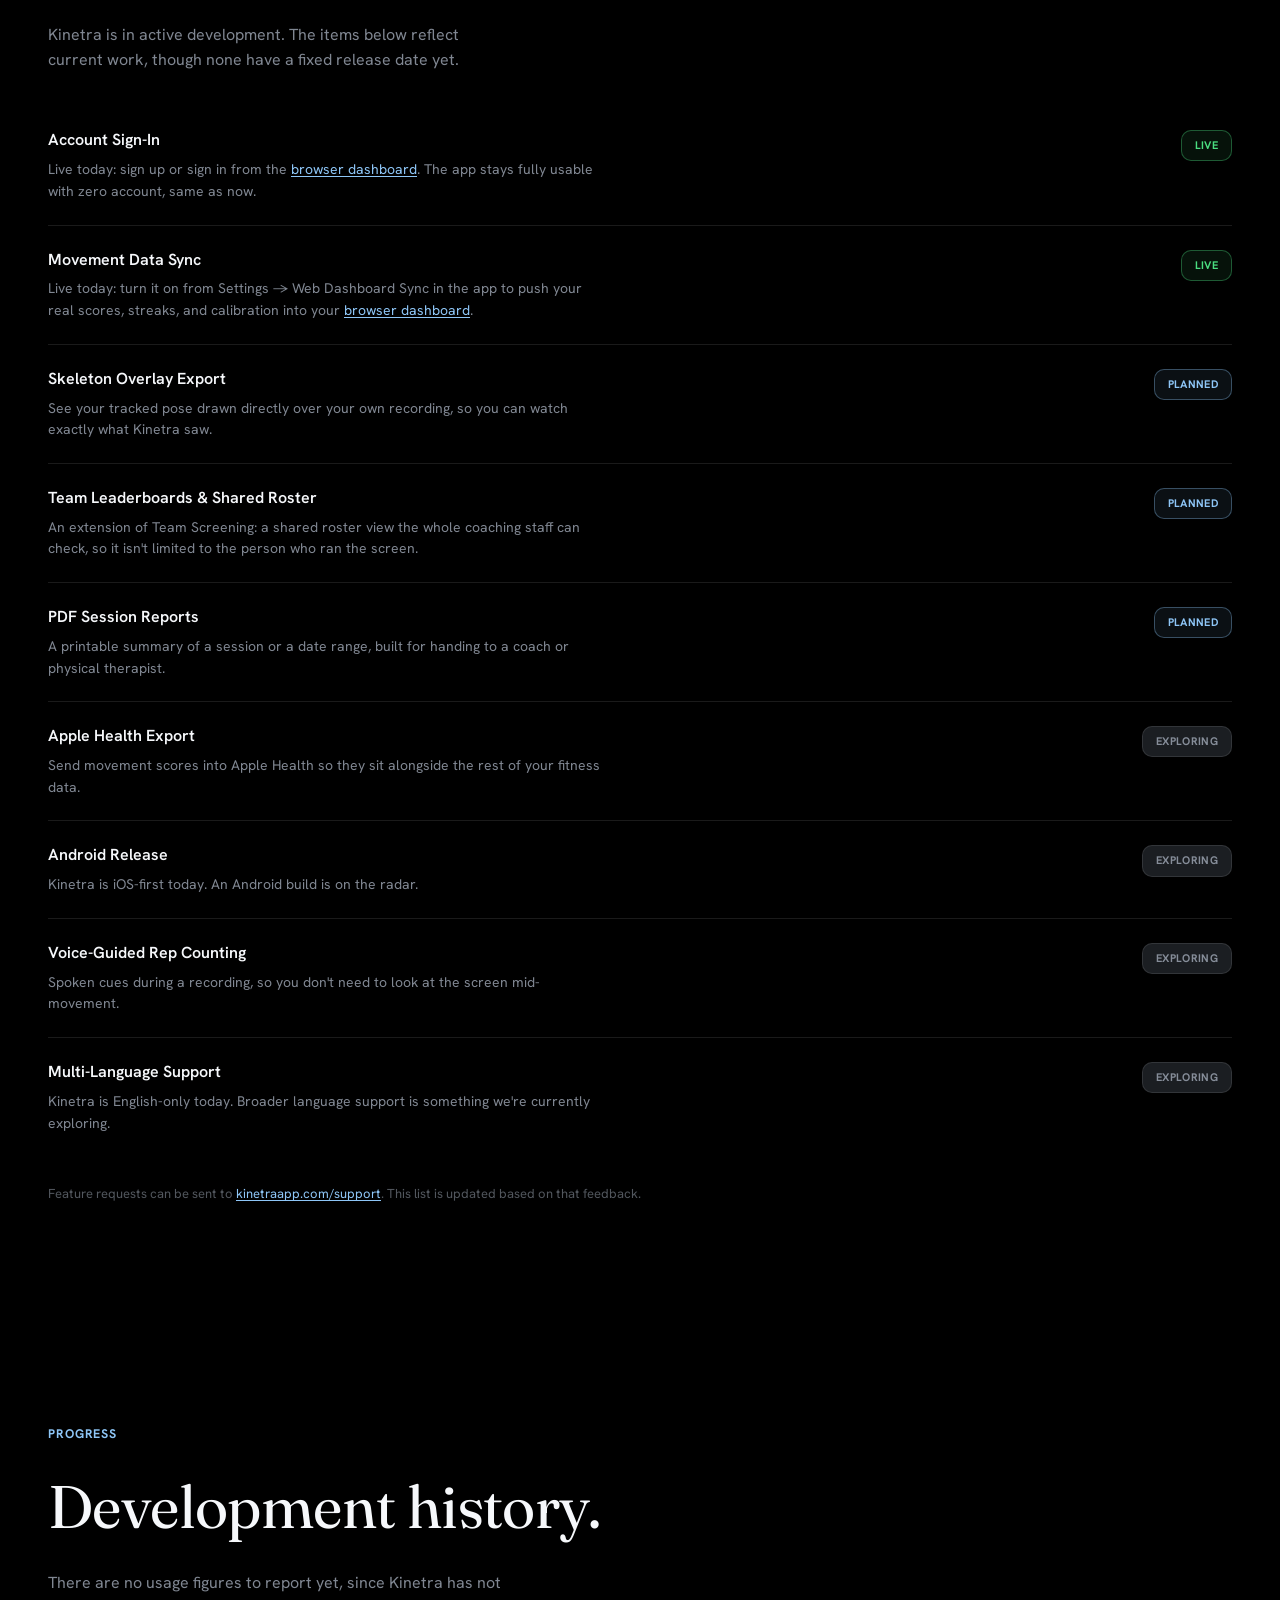
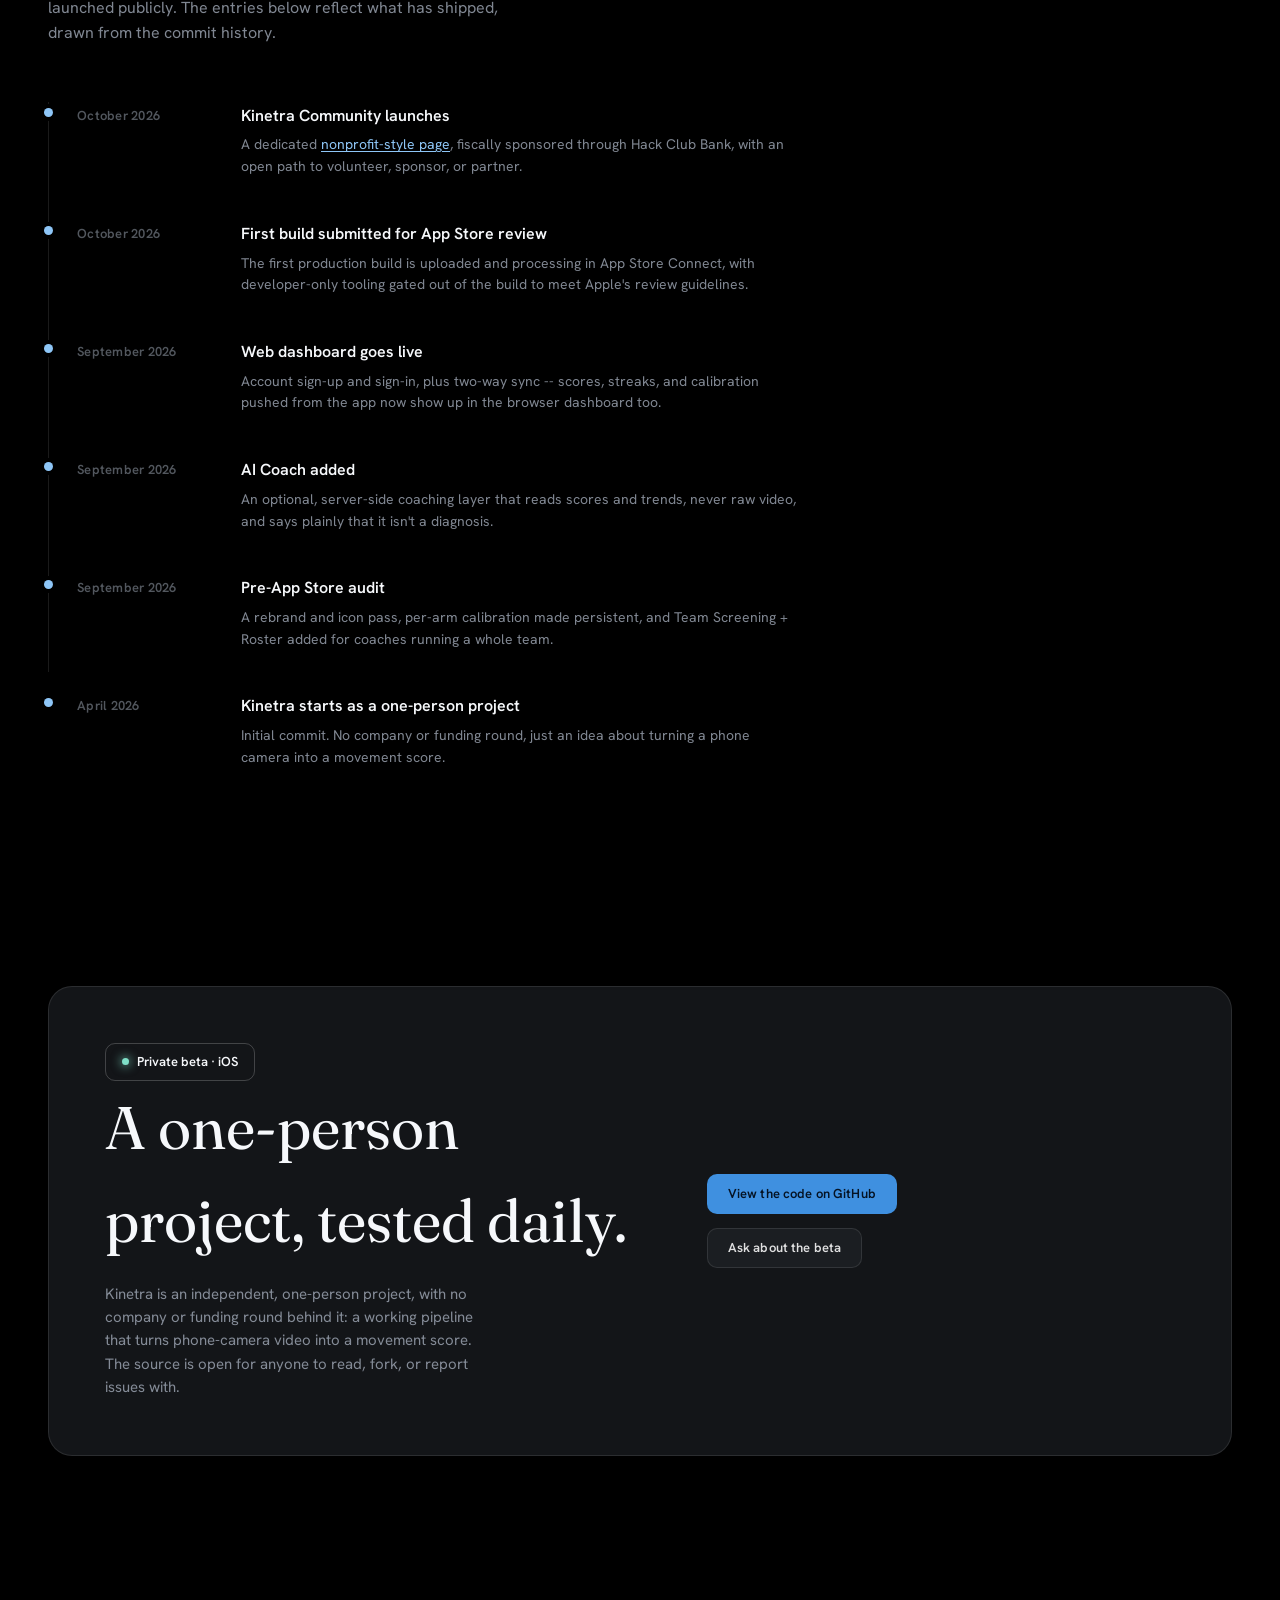
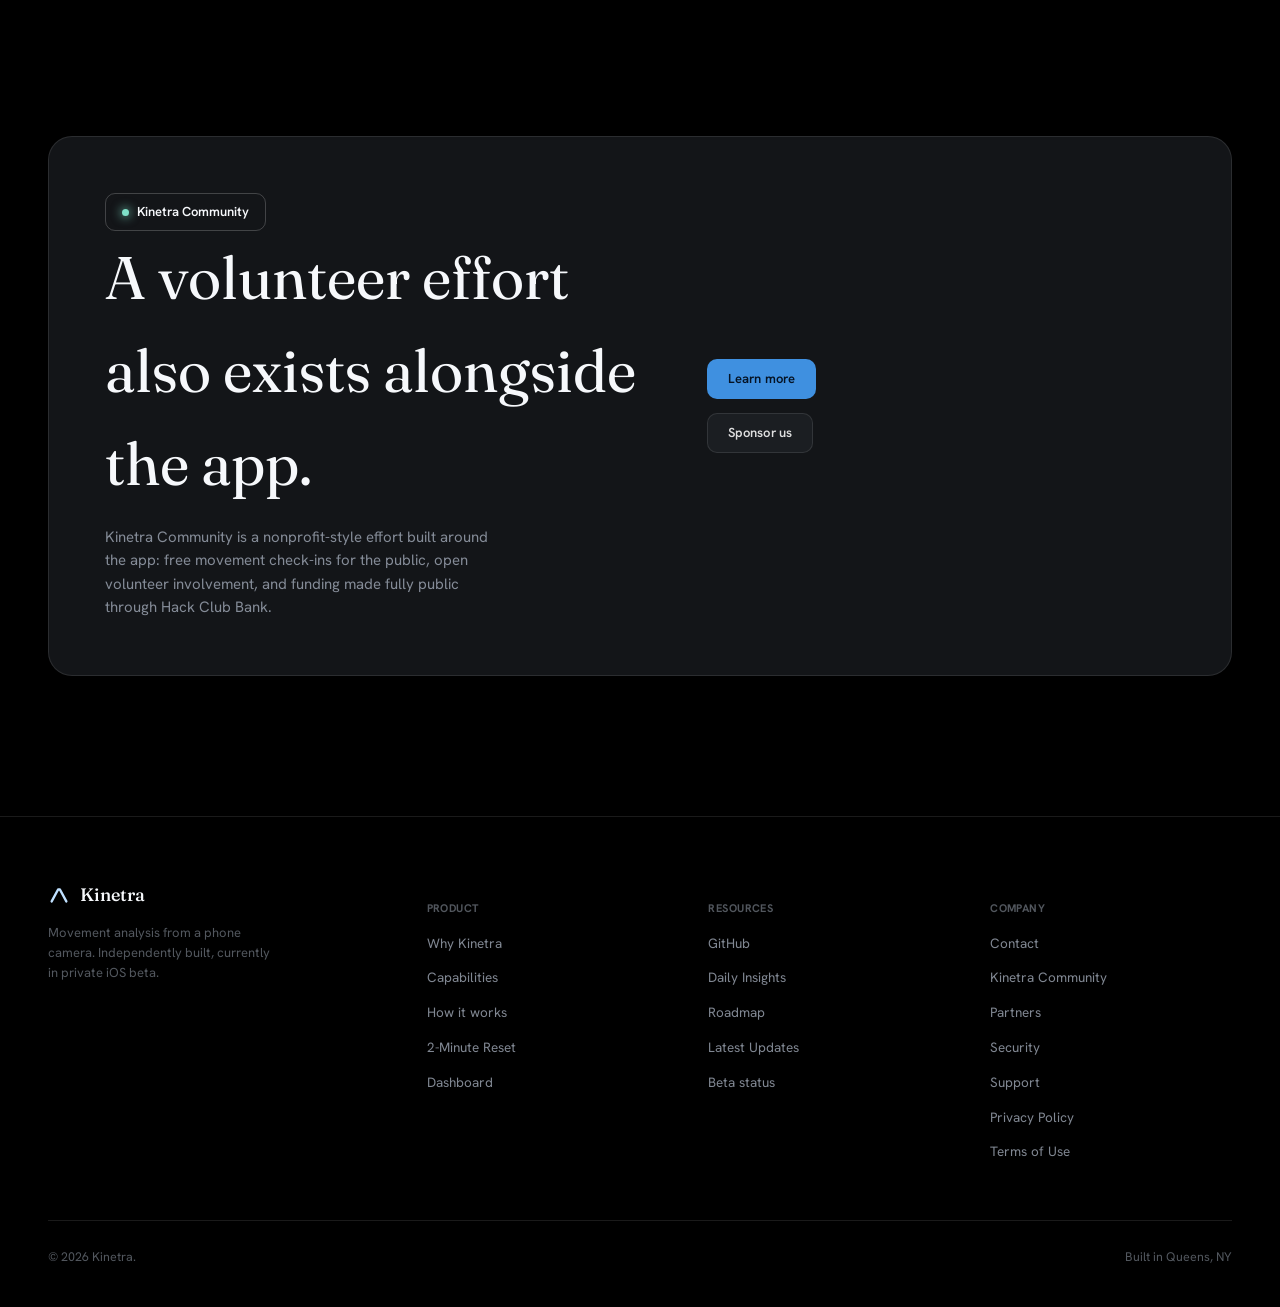
==== commit 606b05db: "Header: Sign in + Sign up like cua.ai, swap to Dashboard when signed in" ====
--- a/index.html
+++ b/index.html
@@ -50,6 +50,7 @@
       document.documentElement.classList.add('js-reveal');
     }
   </script>
+  <script>try{if(localStorage.getItem("kinetra_dashboard_token_v1"))document.documentElement.classList.add("is-signed-in")}catch(e){}</script>
 </head>
 
 <body>
@@ -110,7 +111,8 @@
         </div>
         <a href="/dashboard/">Dashboard</a>
         <div class="nav-mobile-extra">
-          <a class="btn btn-secondary nav-signin" href="/dashboard/">Sign in</a>
+          <a class="btn btn-secondary nav-signin" data-auth="out" href="/dashboard/">Sign in</a>
+          <a class="btn btn-secondary nav-beta-mobile" href="https://apps.apple.com" target="_blank" rel="noopener">Join iOS beta</a>
           <a class="nav-mobile-github" href="https://github.com/wafisharif/kinetra" target="_blank" rel="noopener"><svg viewBox="0 0 24 24" width="16" height="16" fill="currentColor"><path d="M12 2C6.48 2 2 6.58 2 12.25c0 4.53 2.87 8.37 6.84 9.73.5.1.68-.22.68-.49 0-.24-.01-.87-.01-1.71-2.78.62-3.37-1.37-3.37-1.37-.46-1.2-1.11-1.52-1.11-1.52-.91-.64.07-.63.07-.63 1 .07 1.53 1.05 1.53 1.05.89 1.56 2.34 1.11 2.91.85.09-.66.35-1.11.63-1.37-2.22-.26-4.56-1.14-4.56-5.06 0-1.12.39-2.03 1.03-2.75-.1-.26-.45-1.31.1-2.72 0 0 .84-.28 2.75 1.05a9.36 9.36 0 0 1 5 0c1.91-1.33 2.75-1.05 2.75-1.05.55 1.41.2 2.46.1 2.72.64.72 1.03 1.63 1.03 2.75 0 3.93-2.34 4.79-4.57 5.05.36.32.68.94.68 1.9 0 1.37-.01 2.47-.01 2.81 0 .27.18.6.69.49A10.26 10.26 0 0 0 22 12.25C22 6.58 17.52 2 12 2Z"/></svg> View on GitHub</a>
         </div>
       </nav>
@@ -121,8 +123,10 @@
               d="M12 2C6.48 2 2 6.58 2 12.25c0 4.53 2.87 8.37 6.84 9.73.5.1.68-.22.68-.49 0-.24-.01-.87-.01-1.71-2.78.62-3.37-1.37-3.37-1.37-.46-1.2-1.11-1.52-1.11-1.52-.91-.64.07-.63.07-.63 1 .07 1.53 1.05 1.53 1.05.89 1.56 2.34 1.11 2.91.85.09-.66.35-1.11.63-1.37-2.22-.26-4.56-1.14-4.56-5.06 0-1.12.39-2.03 1.03-2.75-.1-.26-.45-1.31.1-2.72 0 0 .84-.28 2.75 1.05a9.36 9.36 0 0 1 5 0c1.91-1.33 2.75-1.05 2.75-1.05.55 1.41.2 2.46.1 2.72.64.72 1.03 1.63 1.03 2.75 0 3.93-2.34 4.79-4.57 5.05.36.32.68.94.68 1.9 0 1.37-.01 2.47-.01 2.81 0 .27.18.6.69.49A10.26 10.26 0 0 0 22 12.25C22 6.58 17.52 2 12 2Z" />
           </svg>
         </a>
-        <a class="btn btn-secondary nav-signin" href="/dashboard/">Sign in</a>
-        <a class="btn btn-primary" href="https://apps.apple.com" target="_blank" rel="noopener">Join iOS beta</a>
+        <a class="nav-text-link nav-beta" href="https://apps.apple.com" target="_blank" rel="noopener">Join iOS beta</a>
+        <a class="nav-text-link nav-signin" data-auth="out" href="/dashboard/">Sign in</a>
+        <a class="nav-pill nav-signup" data-auth="out" href="/dashboard/?mode=signup">Sign up</a>
+        <a class="nav-pill nav-dashboard" data-auth="in" href="/dashboard/">Dashboard</a>
         <button class="nav-toggle" aria-label="Menu">
           <svg viewBox="0 0 24 24" width="20" height="20" fill="none" stroke="currentColor" stroke-width="2">
             <path d="M3 6h18M3 12h18M3 18h18" />
--- a/css/style.css
+++ b/css/style.css
@@ -1643,7 +1643,8 @@
      strip keeps only the primary CTA and the hamburger; Sign in and
      GitHub move into the opened mobile menu instead of disappearing. */
   .nav-actions .icon-btn,
-  .nav-actions .nav-signin {
+  .nav-actions .nav-signin,
+  .nav-actions .nav-beta {
     display: none;
   }
 
@@ -1658,7 +1659,7 @@
     border-top: 1px solid var(--line-soft);
   }
 
-  .nav-mobile-extra .nav-signin {
+  .nav-mobile-extra .btn {
     width: 100%;
   }
 
@@ -1696,4 +1697,125 @@
   .feature-list.cols-6 {
     grid-template-columns: 1fr;
   }
-}+}
+
+/* ==========================================================================
+   Partners page logo grid
+   ========================================================================== */
+.partner-grid {
+  list-style: none;
+  margin: 0;
+  padding: 0;
+  display: grid;
+  grid-template-columns: repeat(3, minmax(0, 1fr));
+  gap: 16px;
+}
+
+.partner-tile {
+  border: 1px solid var(--line-soft);
+  border-radius: var(--radius-card-lg);
+  background: var(--surface-1);
+  min-height: 190px;
+  padding: 36px 24px 24px;
+  display: flex;
+  flex-direction: column;
+  align-items: center;
+  justify-content: space-between;
+  gap: 24px;
+  text-align: center;
+  transition: border-color 0.2s ease, background 0.2s ease;
+}
+
+.partner-tile:hover {
+  border-color: var(--line-strong);
+  background: var(--surface-card-hover);
+}
+
+.partner-logo {
+  display: block;
+  height: 48px;
+  width: auto;
+  max-width: 100%;
+  object-fit: contain;
+  margin: auto 0;
+  filter: brightness(0) invert(1);
+  opacity: 0.92;
+}
+
+.partner-wordmark {
+  margin: auto 0;
+  font-family: var(--font-display);
+  font-weight: 400;
+  font-size: 24px;
+  line-height: 1.05;
+  letter-spacing: -0.01em;
+  color: var(--ink-strong);
+  opacity: 0.92;
+}
+
+.partner-name {
+  font-size: 13px;
+  line-height: 1.4;
+  color: var(--ink-muted);
+}
+
+@media (max-width: 980px) {
+  .partner-grid { grid-template-columns: repeat(2, minmax(0, 1fr)); }
+}
+
+@media (max-width: 520px) {
+  .partner-grid { grid-template-columns: 1fr; }
+  .partner-tile { min-height: 160px; }
+  .partner-logo { height: 40px; }
+}
+
+
+/* ==========================================================================
+   Header auth buttons (Sign in text link + Sign up pill, swapped for a
+   Dashboard pill when signed in). <html class="is-signed-in"> is set by a
+   tiny inline script in each page's <head>, so the right buttons show on
+   first paint with no flash.
+   ========================================================================== */
+.nav-text-link {
+  font-size: 13px;
+  font-weight: 600;
+  letter-spacing: 0.01em;
+  color: var(--ink-body);
+  padding: 8px 2px;
+  white-space: nowrap;
+  transition: color 0.2s ease;
+}
+
+.nav-text-link:hover {
+  color: var(--ink-strong);
+}
+
+.nav-pill {
+  display: inline-flex;
+  align-items: center;
+  justify-content: center;
+  height: 36px;
+  padding-inline: 16px;
+  border-radius: 999px;
+  font-size: 13px;
+  font-weight: 600;
+  letter-spacing: 0.01em;
+  white-space: nowrap;
+  color: var(--ink-strong);
+  background: rgba(255, 255, 255, 0.08);
+  border: 1px solid var(--line-strong);
+  transition: background 0.2s ease, border-color 0.2s ease;
+}
+
+.nav-pill:hover {
+  background: rgba(255, 255, 255, 0.14);
+  border-color: rgba(255, 255, 255, 0.36);
+}
+
+.is-signed-in [data-auth="out"] {
+  display: none !important;
+}
+
+html:not(.is-signed-in) [data-auth="in"] {
+  display: none !important;
+}
